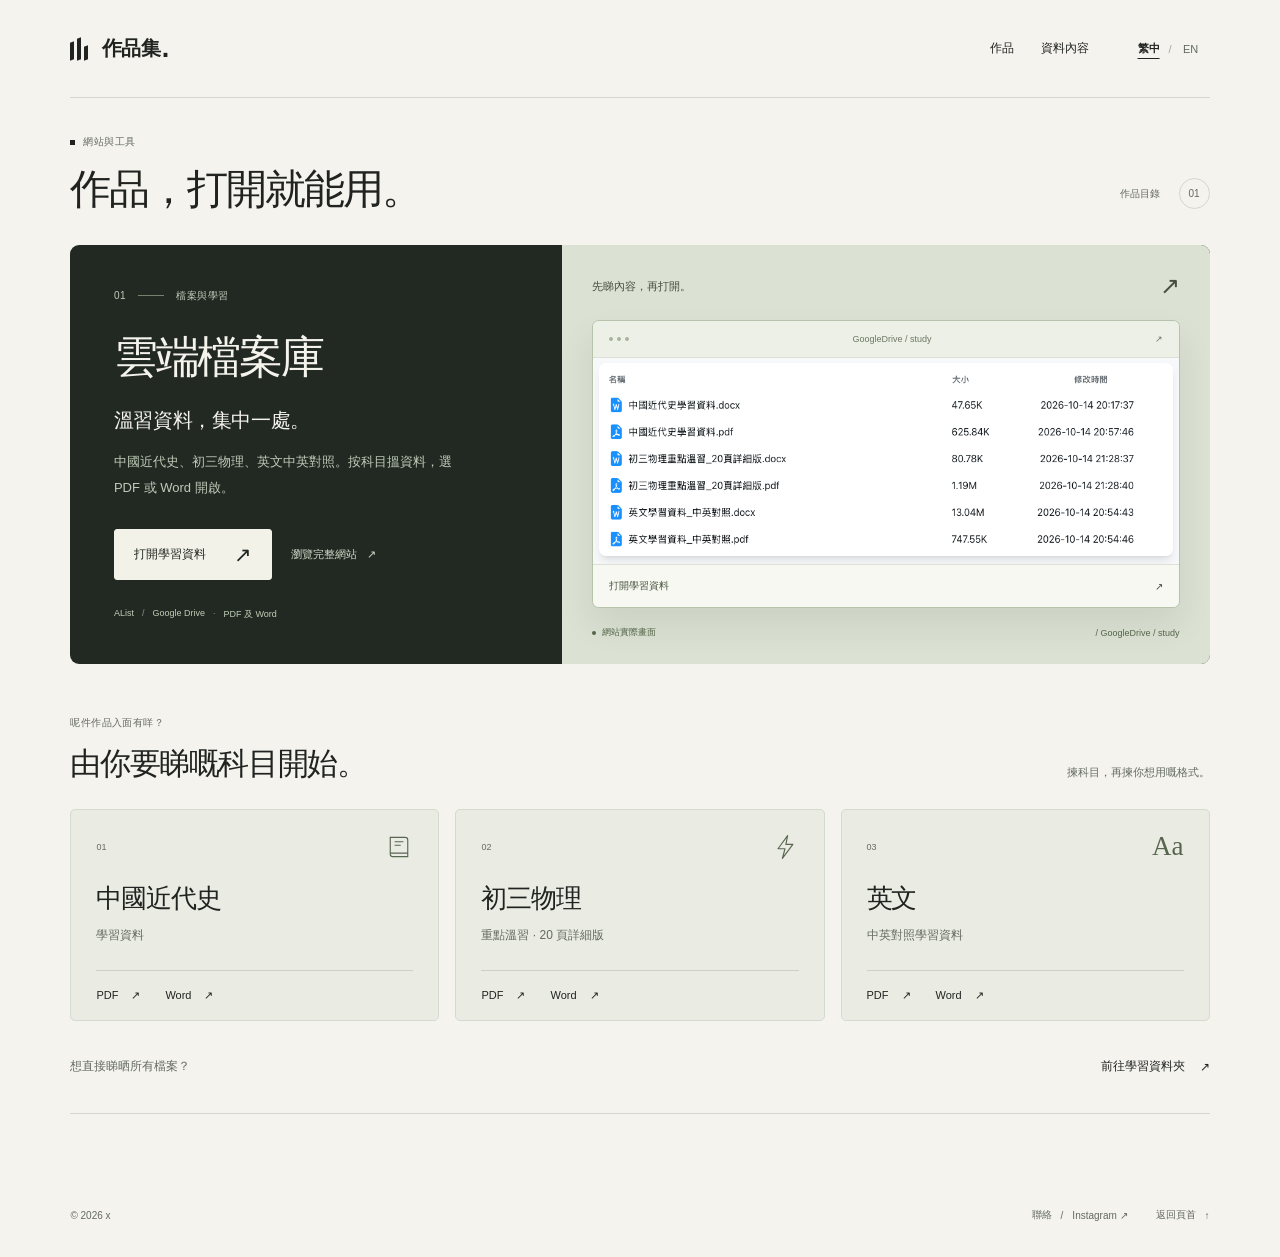
==== index.html @ 5909746d "Publish bilingual portfolio and study resource links" ====
<!doctype html>
<html lang="zh-HK">
  <head>
    <meta charset="utf-8">
    <meta name="viewport" content="width=device-width, initial-scale=1">
    <meta name="description" content="探索雲端檔案庫：集中瀏覽中國近代史、初三物理及英文學習資料，直接開啟 PDF 或 Word 文件。">
    <meta name="theme-color" content="#f4f3ee">
    <title>作品集 — 雲端檔案庫</title>
    <link rel="icon" href="favicon.svg?v=5" type="image/svg+xml">
    <link rel="stylesheet" href="styles.css?v=5">
    <script src="script.js?v=5" defer></script>
  </head>
  <body id="top">
    <a class="skip-link" href="#main" data-i18n="skip">跳至主要內容</a>
    <div class="page-shell">
      <header class="site-header">
        <a class="brand" href="#top" aria-label="作品集 — 返回頁首" data-i18n-label="home"><span class="brand-symbol" aria-hidden="true"><i></i><i></i><i></i></span><span data-i18n="portfolio">作品集</span><span class="brand-period" aria-hidden="true">.</span></a>
        <div class="header-tools">
          <nav class="main-nav" aria-label="主要導覽" data-i18n-label="navigation"><a href="#work" data-i18n="navWork">作品</a><a href="#resources" data-i18n="navResources">資料內容</a></nav>
          <div class="language-switch" role="group" aria-label="網站語言" data-i18n-label="language"><button type="button" data-lang="zh" lang="zh-HK" aria-pressed="true">繁中</button><span aria-hidden="true">/</span><button type="button" data-lang="en" lang="en" aria-pressed="false">EN</button></div>
        </div>
      </header>

      <main id="main" tabindex="-1">
        <section id="work" class="work-section" aria-labelledby="work-title">
          <div class="page-intro"><div><p class="eyebrow"><span class="tiny-square" aria-hidden="true"></span><span data-i18n="eyebrow">網站與工具</span></p><h1 id="work-title" data-i18n="workTitle">作品，打開就能用。</h1></div><p class="work-count"><span data-i18n="collected">作品目錄</span><span>01</span></p></div>
          <article class="featured-project" aria-labelledby="project-title">
            <div class="project-copy">
              <p class="project-eyebrow"><span>01</span><span class="eyebrow-line" aria-hidden="true"></span><span data-i18n="projectCategory">檔案與學習</span></p>
              <h2 id="project-title" data-i18n="projectTitle">雲端檔案庫</h2>
              <p class="project-lede" data-i18n="projectLede">溫習資料，集中一處。</p>
              <p class="project-description" data-i18n="projectDescription">中國近代史、初三物理、英文中英對照。按科目搵資料，選 PDF 或 Word 開啟。</p>
              <div class="project-actions"><a class="primary-button" href="https://alist-free-drive.onrender.com/GoogleDrive/study" target="_blank" rel="noopener noreferrer"><span data-i18n="openStudy">打開學習資料</span><span aria-hidden="true">↗</span><span class="sr-only" data-i18n="newTab">（於新分頁開啟）</span></a><a class="secondary-link" href="https://alist-free-drive.onrender.com/GoogleDrive/" target="_blank" rel="noopener noreferrer"><span data-i18n="openProject">瀏覽完整網站</span><span aria-hidden="true">↗</span><span class="sr-only" data-i18n="newTab">（於新分頁開啟）</span></a></div>
              <p class="project-platform">AList <span aria-hidden="true">/</span> Google Drive <span class="format-separator" aria-hidden="true">·</span><span data-i18n="formats">PDF 及 Word</span></p>
            </div>
            <div class="project-visual">
              <div class="preview-topline"><span class="preview-label" data-i18n="previewLabel">先睇內容，再打開。</span><span aria-hidden="true">↗</span></div>
              <a class="browser-preview" href="https://alist-free-drive.onrender.com/GoogleDrive/study" target="_blank" rel="noopener noreferrer" aria-label="開啟雲端檔案庫學習資料（於新分頁開啟）" data-i18n-label="previewLink">
                <div class="browser-toolbar" aria-hidden="true"><span class="browser-dots"><i></i><i></i><i></i></span><span>GoogleDrive / study</span><span>↗</span></div>
                <img class="site-preview" src="assets/cloud-drive-files.png" alt="雲端檔案庫實際介面，列出歷史、物理及英文嘅 PDF 和 Word 資料。" data-i18n-alt="previewAlt" width="960" height="338" fetchpriority="high">
                <span class="preview-open"><span data-i18n="openStudy">打開學習資料</span><span aria-hidden="true">↗</span><span class="sr-only" data-i18n="newTab">（於新分頁開啟）</span></span>
              </a>
              <p class="preview-caption"><span class="caption-dot" aria-hidden="true"></span><span data-i18n="previewCaption">網站實際畫面</span><span class="preview-path">/ GoogleDrive / study</span></p>
            </div>
          </article>
        </section>

        <section id="resources" class="resources-section" aria-labelledby="resources-title">
          <div class="section-heading"><div><p class="eyebrow" data-i18n="insideProject">呢件作品入面有咩？</p><h2 id="resources-title" data-i18n="resourcesTitle">由你要睇嘅科目開始。</h2></div><p class="section-description" data-i18n="resourcesDescription">揀科目，再揀你想用嘅格式。</p></div>
          <div class="resources-grid">
            <article class="resource-card" aria-labelledby="history-title"><div class="resource-top"><span class="resource-number">01</span><svg class="resource-icon" viewBox="0 0 32 32" fill="none" aria-hidden="true"><path d="M6 5h17a3 3 0 0 1 3 3v19H9a3 3 0 0 1-3-3V5Z" stroke="currentColor" stroke-width="1.3"/><path d="M6 23h20M11 10h10M11 14h7" stroke="currentColor" stroke-width="1.3"/></svg></div><h3 id="history-title" data-i18n="historyTitle">中國近代史</h3><p data-i18n="historyDescription">學習資料</p><div class="resource-actions" role="group" aria-label="中國近代史資料格式" data-i18n-label="historyFormats"><a href="https://alist-free-drive.onrender.com/GoogleDrive/study/中國近代史學習資料.pdf" target="_blank" rel="noopener noreferrer">PDF<span aria-hidden="true">↗</span><span class="sr-only" data-i18n="newTab">（於新分頁開啟）</span></a><a href="https://alist-free-drive.onrender.com/GoogleDrive/study/中國近代史學習資料.docx" target="_blank" rel="noopener noreferrer">Word<span aria-hidden="true">↗</span><span class="sr-only" data-i18n="newTab">（於新分頁開啟）</span></a></div></article>
            <article class="resource-card" aria-labelledby="physics-title"><div class="resource-top"><span class="resource-number">02</span><svg class="resource-icon" viewBox="0 0 32 32" fill="none" aria-hidden="true"><path d="m19 3-11 15h8l-3 11 12-16h-8l2-10Z" stroke="currentColor" stroke-width="1.3" stroke-linejoin="round"/></svg></div><h3 id="physics-title" data-i18n="physicsTitle">初三物理</h3><p data-i18n="physicsDescription">重點溫習 · 20 頁詳細版</p><div class="resource-actions" role="group" aria-label="初三物理資料格式" data-i18n-label="physicsFormats"><a href="https://alist-free-drive.onrender.com/GoogleDrive/study/初三物理重點溫習_20頁詳細版.pdf" target="_blank" rel="noopener noreferrer">PDF<span aria-hidden="true">↗</span><span class="sr-only" data-i18n="newTab">（於新分頁開啟）</span></a><a href="https://alist-free-drive.onrender.com/GoogleDrive/study/初三物理重點溫習_20頁詳細版.docx" target="_blank" rel="noopener noreferrer">Word<span aria-hidden="true">↗</span><span class="sr-only" data-i18n="newTab">（於新分頁開啟）</span></a></div></article>
            <article class="resource-card" aria-labelledby="english-title"><div class="resource-top"><span class="resource-number">03</span><span class="resource-type" aria-hidden="true">Aa</span></div><h3 id="english-title" data-i18n="englishTitle">英文</h3><p data-i18n="englishDescription">中英對照學習資料</p><div class="resource-actions" role="group" aria-label="英文資料格式" data-i18n-label="englishFormats"><a href="https://alist-free-drive.onrender.com/GoogleDrive/study/英文學習資料_中英對照.pdf" target="_blank" rel="noopener noreferrer">PDF<span aria-hidden="true">↗</span><span class="sr-only" data-i18n="newTab">（於新分頁開啟）</span></a><a href="https://alist-free-drive.onrender.com/GoogleDrive/study/英文學習資料_中英對照.docx" target="_blank" rel="noopener noreferrer">Word<span aria-hidden="true">↗</span><span class="sr-only" data-i18n="newTab">（於新分頁開啟）</span></a></div></article>
          </div>
          <div class="all-files"><p data-i18n="allFilesDescription">想直接睇晒所有檔案？</p><a href="https://alist-free-drive.onrender.com/GoogleDrive/study" target="_blank" rel="noopener noreferrer"><span data-i18n="allFiles">前往學習資料夾</span><span aria-hidden="true">↗</span><span class="sr-only" data-i18n="newTab">（於新分頁開啟）</span></a></div>
        </section>
      </main>
      <footer class="site-footer"><span>© <span id="year">2026</span> x</span><a class="contact-link" href="https://www.instagram.com/freedomgunvdbeb/" target="_blank" rel="noopener noreferrer"><span data-i18n="contact">聯絡</span><span aria-hidden="true">/</span><span>Instagram ↗</span><span class="sr-only" data-i18n="newTab">（於新分頁開啟）</span></a><a class="back-top" href="#top"><span data-i18n="backTop">返回頁首</span><span aria-hidden="true">↑</span></a></footer>
    </div>
  </body>
</html>
---- styles.css ----
:root {
  --paper: #f4f3ee;
  --ink: #202320;
  --muted: #646a62;
  --line: #d4d7cd;
  --gutter: clamp(22px, 5.5vw, 82px);
  --font: "Helvetica Neue", Arial, "PingFang HK", "Noto Sans CJK TC", "Microsoft JhengHei", sans-serif;
}
* { box-sizing: border-box; }
html { scroll-behavior: smooth; scroll-padding-top: 28px; }
body { margin: 0; background: var(--paper); color: var(--ink); font-family: var(--font); -webkit-font-smoothing: antialiased; }
::selection { color: var(--paper); background: var(--ink); }
a { color: inherit; text-decoration: none; }
button { font: inherit; }
a, button { -webkit-tap-highlight-color: transparent; }
:focus-visible { outline: 2px solid currentColor; outline-offset: 6px; }
.page-shell { max-width: 1512px; margin: 0 auto; padding: 0 var(--gutter); }
.sr-only { position: absolute; width: 1px; height: 1px; padding: 0; margin: -1px; overflow: hidden; clip-path: inset(50%); white-space: nowrap; border: 0; }
.skip-link { position: fixed; top: 12px; left: 16px; z-index: 10; background: var(--ink); color: var(--paper); padding: 14px 20px; transform: translateY(-160%); }
.skip-link:focus { transform: translateY(0); }
.site-header { display: flex; align-items: center; justify-content: space-between; gap: 24px; min-height: 98px; border-bottom: 1px solid var(--line); }
.brand { display: inline-flex; align-items: center; gap: 12px; min-height: 44px; font-size: 20px; font-weight: 600; letter-spacing: -.045em; }
.brand-period { margin-left: -10px; font-size: 27px; }
.brand-symbol { display: flex; align-items: flex-end; gap: 3px; height: 22px; margin-right: 2px; }
.brand-symbol i { display: block; width: 4px; height: 18px; background: currentColor; transform: skewY(-18deg); }
.brand-symbol i:nth-child(2) { height: 22px; }
.brand-symbol i:last-child { height: 14px; }
.header-tools, .main-nav { display: flex; align-items: center; }
.header-tools { gap: 40px; }
.main-nav { gap: 27px; font-size: 12px; }
.main-nav a { display: inline-flex; align-items: center; min-height: 44px; }
.main-nav a:hover { text-decoration: underline; text-underline-offset: 5px; }
.language-switch { display: flex; align-items: center; font-size: 11px; }
.language-switch>span { color: #a2a99a; }
.language-switch button { border: 0; padding: 12px 9px; min-height: 44px; min-width: 38px; color: var(--muted); background: transparent; cursor: pointer; }
.language-switch button[aria-pressed="true"] { color: var(--ink); text-decoration: underline; text-underline-offset: 6px; font-weight: 600; }
.work-section { padding-top: 37px; }
.page-intro { display: flex; align-items: flex-end; justify-content: space-between; gap: 25px; margin-bottom: 29px; }
.eyebrow { display: flex; align-items: center; gap: 8px; font-size: 10px; color: var(--muted); letter-spacing: .04em; margin: 0 0 14px; }
.tiny-square { width: 5px; height: 5px; background: var(--ink); }
h1 { font-size: clamp(30px, 3.2vw, 46px); line-height: 1.3; font-weight: 500; letter-spacing: -.05em; margin: 0; }
.work-count { display: flex; align-items: center; gap: 19px; font-size: 10px; color: var(--muted); margin: 0 0 7px; white-space: nowrap; }
.work-count>span:last-child { border: 1px solid var(--line); border-radius: 50%; width: 31px; height: 31px; display: grid; place-items: center; font-size: 10px; }
.featured-project { display: grid; grid-template-columns: minmax(0, .95fr) minmax(0, 1.25fr); color: #f4f3ec; background: #222923; border-radius: 9px; overflow: hidden; }
.project-copy { padding: clamp(30px, 3.4vw, 49px); display: flex; flex-direction: column; align-items: flex-start; }
.project-eyebrow { display: flex; align-items: center; gap: 12px; color: #c1cab8; font-size: 10px; letter-spacing: .05em; margin: 0 0 28px; }
.eyebrow-line { width: 26px; height: 1px; background: #74816d; }
.project-copy h2 { font-size: clamp(33px, 3.45vw, 51px); line-height: 1.2; font-weight: 500; letter-spacing: -.05em; margin: 0 0 21px; }
.project-lede { font-size: clamp(17px, 1.6vw, 22px); letter-spacing: -.02em; margin: 0 0 14px; line-height: 1.5; }
.project-description { font-size: 13px; color: #bec9b7; line-height: 1.95; max-width: 345px; margin: 0; }
.project-actions { display: flex; align-items: center; flex-wrap: wrap; gap: 15px 19px; margin: 29px 0 23px; }
.primary-button { display: inline-flex; align-items: center; justify-content: space-between; gap: 28px; min-height: 50px; padding: 14px 19px; background: #f3f2e9; color: #202720; border: 1px solid #f3f2e9; font-size: 12px; border-radius: 3px; transition: background .2s, border-color .2s; }
.primary-button>span[aria-hidden] { font-size: 21px; line-height: 1; }
.primary-button:hover { background: #dce4d0; border-color: #dce4d0; }
.secondary-link { display: inline-flex; align-items: center; gap: 10px; min-height: 44px; font-size: 11px; color: #d1dac8; }
.secondary-link:hover { text-decoration: underline; text-underline-offset: 5px; }
.project-platform { display: flex; flex-wrap: wrap; gap: 8px; margin: auto 0 0; padding-top: 3px; font-size: 9px; color: #c1cdb7; }
.project-platform>span[aria-hidden] { color: #8c9a83; }
.project-visual { min-width: 0; background: #dbe1d3; color: #35412e; padding: 29px 30px 25px; display: flex; flex-direction: column; justify-content: center; position: relative; }
.preview-topline { display: flex; align-items: center; justify-content: space-between; gap: 15px; margin-bottom: 22px; font-size: 11px; color: #45503e; }
.preview-topline>span:last-child { font-size: 24px; line-height: 1; }
.browser-preview { display: block; border-radius: 7px; overflow: hidden; background: #f5f7fa; border: 1px solid #b6c2aa; box-shadow: 0 17px 35px #1e2d1a15; position: relative; transition: transform .25s; }
.browser-preview:hover { transform: translateY(-3px); }
.browser-toolbar { display: flex; align-items: center; justify-content: space-between; gap: 12px; padding: 13px 16px; border-bottom: 1px solid #dce1d5; font-size: 9px; color: #6c7863; background: #edf0e7; }
.browser-dots { display: flex; gap: 4px; }
.browser-dots i { width: 4px; height: 4px; border-radius: 50%; background: #a8b49d; }
.site-preview { display: block; width: 100%; height: auto; }
.preview-open { display: flex; align-items: center; justify-content: space-between; gap: 16px; padding: 14px 16px; border-top: 1px solid #dce1d5; font-size: 10px; color: #47543f; background: #f7f8f2; }
.preview-caption { display: flex; align-items: center; gap: 6px; margin: 18px 0 0; font-size: 9px; color: #56664a; }
.caption-dot { width: 4px; height: 4px; background: currentColor; border-radius: 50%; }
.preview-path { margin-left: auto; }
.resources-section { padding: 52px 0 60px; }
.section-heading { display: flex; align-items: flex-end; justify-content: space-between; gap: 24px; margin-bottom: 24px; }
.section-heading .eyebrow { margin-bottom: 12px; }
.section-heading h2 { font-size: clamp(24px, 2.4vw, 32px); font-weight: 500; line-height: 1.4; letter-spacing: -.045em; margin: 0; }
.section-description { font-size: 11px; color: var(--muted); margin: 0 0 5px; }
.resources-grid { display: grid; grid-template-columns: repeat(3, minmax(0, 1fr)); gap: 16px; }
.resource-card { padding: 23px 25px 0; background: #eaece3; border: 1px solid #d4dace; border-radius: 5px; }
.resource-top { display: flex; align-items: center; justify-content: space-between; gap: 20px; margin-bottom: 21px; }
.resource-number { font-size: 9px; color: var(--muted); }
.resource-icon { width: 28px; height: 28px; color: #58664f; }
.resource-type { height: 28px; font-size: 27px; line-height: 1; color: #58664f; font-family: Georgia, serif; }
.resource-card h3 { font-size: 26px; font-weight: 500; line-height: 1.25; letter-spacing: -.045em; margin: 0 0 11px; }
.resource-card>p { font-size: 12px; color: var(--muted); line-height: 1.6; min-height: 20px; margin: 0 0 24px; }
.resource-actions { display: flex; gap: 25px; border-top: 1px solid #cbd2c3; }
.resource-actions a { display: inline-flex; align-items: center; justify-content: space-between; gap: 13px; min-height: 49px; font-size: 11px; }
.resource-actions a:hover { text-decoration: underline; text-underline-offset: 5px; }
.all-files { display: flex; align-items: center; justify-content: space-between; gap: 20px; border-bottom: 1px solid var(--line); padding: 24px 0; font-size: 12px; }
.all-files p { margin: 0; color: var(--muted); }
.all-files a { display: inline-flex; align-items: center; gap: 15px; min-height: 44px; }
.all-files a:hover { text-decoration: underline; text-underline-offset: 5px; }
.site-footer { display: flex; align-items: center; gap: 28px; min-height: 83px; font-size: 10px; color: var(--muted); }
.site-footer>span:first-child { margin-right: auto; }
.contact-link, .back-top { display: inline-flex; align-items: center; gap: 9px; min-height: 44px; }
.contact-link:hover, .back-top:hover { text-decoration: underline; text-underline-offset: 5px; }
html[lang="en"] .project-copy h2 { font-size: clamp(35px, 3.8vw, 55px); }
@media (max-width: 1050px) {
  .featured-project { grid-template-columns: minmax(0, 1fr) minmax(0, 1.1fr); }
  .project-copy { padding: 32px; }
  .project-copy h2 { font-size: 36px; }
  .project-visual { padding: 25px 21px; }
  .project-actions { gap: 8px 17px; }
  .resource-card { padding: 21px 20px 0; }
  .resource-card h3 { font-size: 23px; }
  .resource-card>p { min-height: 38px; }
}
@media (max-width: 760px) {
  .site-header { min-height: 82px; }
  .brand { font-size: 18px; }
  .header-tools { gap: 20px; }
  .main-nav { gap: 19px; font-size: 11px; }
  .work-section { padding-top: 28px; }
  .page-intro { margin-bottom: 24px; }
  h1 { font-size: 34px; }
  .work-count { gap: 9px; }
  .work-count>span:first-child { display: none; }
  .featured-project { grid-template-columns: minmax(0, 1fr); }
  .project-copy { padding: 30px; }
  .project-eyebrow { margin-bottom: 22px; }
  .project-copy h2 { font-size: 39px; margin-bottom: 15px; }
  .project-lede { font-size: 18px; margin-bottom: 12px; }
  .project-description { max-width: 450px; }
  .project-actions { margin: 23px 0 20px; gap: 10px 20px; }
  .project-visual { padding: 24px 26px; }
  .preview-topline { margin-bottom: 17px; }
  .preview-caption { margin-top: 14px; }
  .resources-section { padding: 35px 0 24px; }
  .section-heading { align-items: flex-start; flex-direction: column; gap: 12px; margin-bottom: 21px; }
  .section-heading h2 { font-size: 27px; }
  .section-description { margin: 0; }
  .resources-grid { grid-template-columns: minmax(0, 1fr); gap: 12px; }
  .resource-card { display: grid; grid-template-columns: minmax(0,1fr) auto; column-gap: 20px; padding: 21px 23px 0; }
  .resource-top { grid-column: 2; grid-row: 1 / 3; align-items: flex-start; margin: 0; gap: 12px; }
  .resource-number { display: none; }
  .resource-card h3 { grid-column: 1; grid-row: 1; font-size: 25px; margin-bottom: 9px; }
  .resource-card>p { grid-column: 1; grid-row: 2; margin-bottom: 19px; min-height: 0; }
  .resource-actions { grid-column: 1 / -1; grid-row: 3; }
  .all-files { font-size: 11px; padding: 16px 0; }
  .all-files a { gap: 9px; }
  .site-footer { gap: 20px; }
}
@media (max-width: 430px) {
  .main-nav { display: none; }
  .brand-symbol { transform: scale(.9); transform-origin: left center; margin-right: 0; }
  .eyebrow { font-size: 9px; margin-bottom: 13px; }
  h1 { font-size: 29px; letter-spacing: -.06em; }
  .work-count>span:last-child { width: 27px; height: 27px; font-size: 9px; }
  .project-copy { padding: 27px 24px; }
  .project-copy h2 { font-size: 35px; }
  .project-description { font-size: 12px; line-height: 1.9; }
  .project-actions { align-items: flex-start; flex-direction: column; gap: 7px; margin-bottom: 14px; }
  .primary-button { font-size: 12px; padding: 13px 17px; min-height: 48px; gap: 27px; }
  .secondary-link { min-height: 37px; font-size: 10px; }
  .project-platform { font-size: 8px; gap: 6px; }
  .project-visual { padding: 22px 20px; }
  .preview-topline { font-size: 10px; }
  .preview-path { display: none; }
  .browser-toolbar { padding: 10px 11px; font-size: 8px; }
  .preview-open { padding: 12px 11px; font-size: 9px; }
  .browser-preview { border-radius: 5px; }
  .section-heading h2 { font-size: 25px; }
  .resource-card { padding: 21px 21px 0; }
  .all-files { gap: 10px; }
  .all-files p { max-width: 145px; }
  .site-footer { gap: 14px; flex-wrap: wrap; }
  .contact-link, .back-top { gap: 6px; }
  html[lang="en"] h1 { font-size: 30px; }
  html[lang="en"] .project-copy h2 { font-size: 39px; }
}
@media (prefers-reduced-motion: reduce) {
  html { scroll-behavior: auto; }
  *, *::before, *::after { transition: none !important; }
}
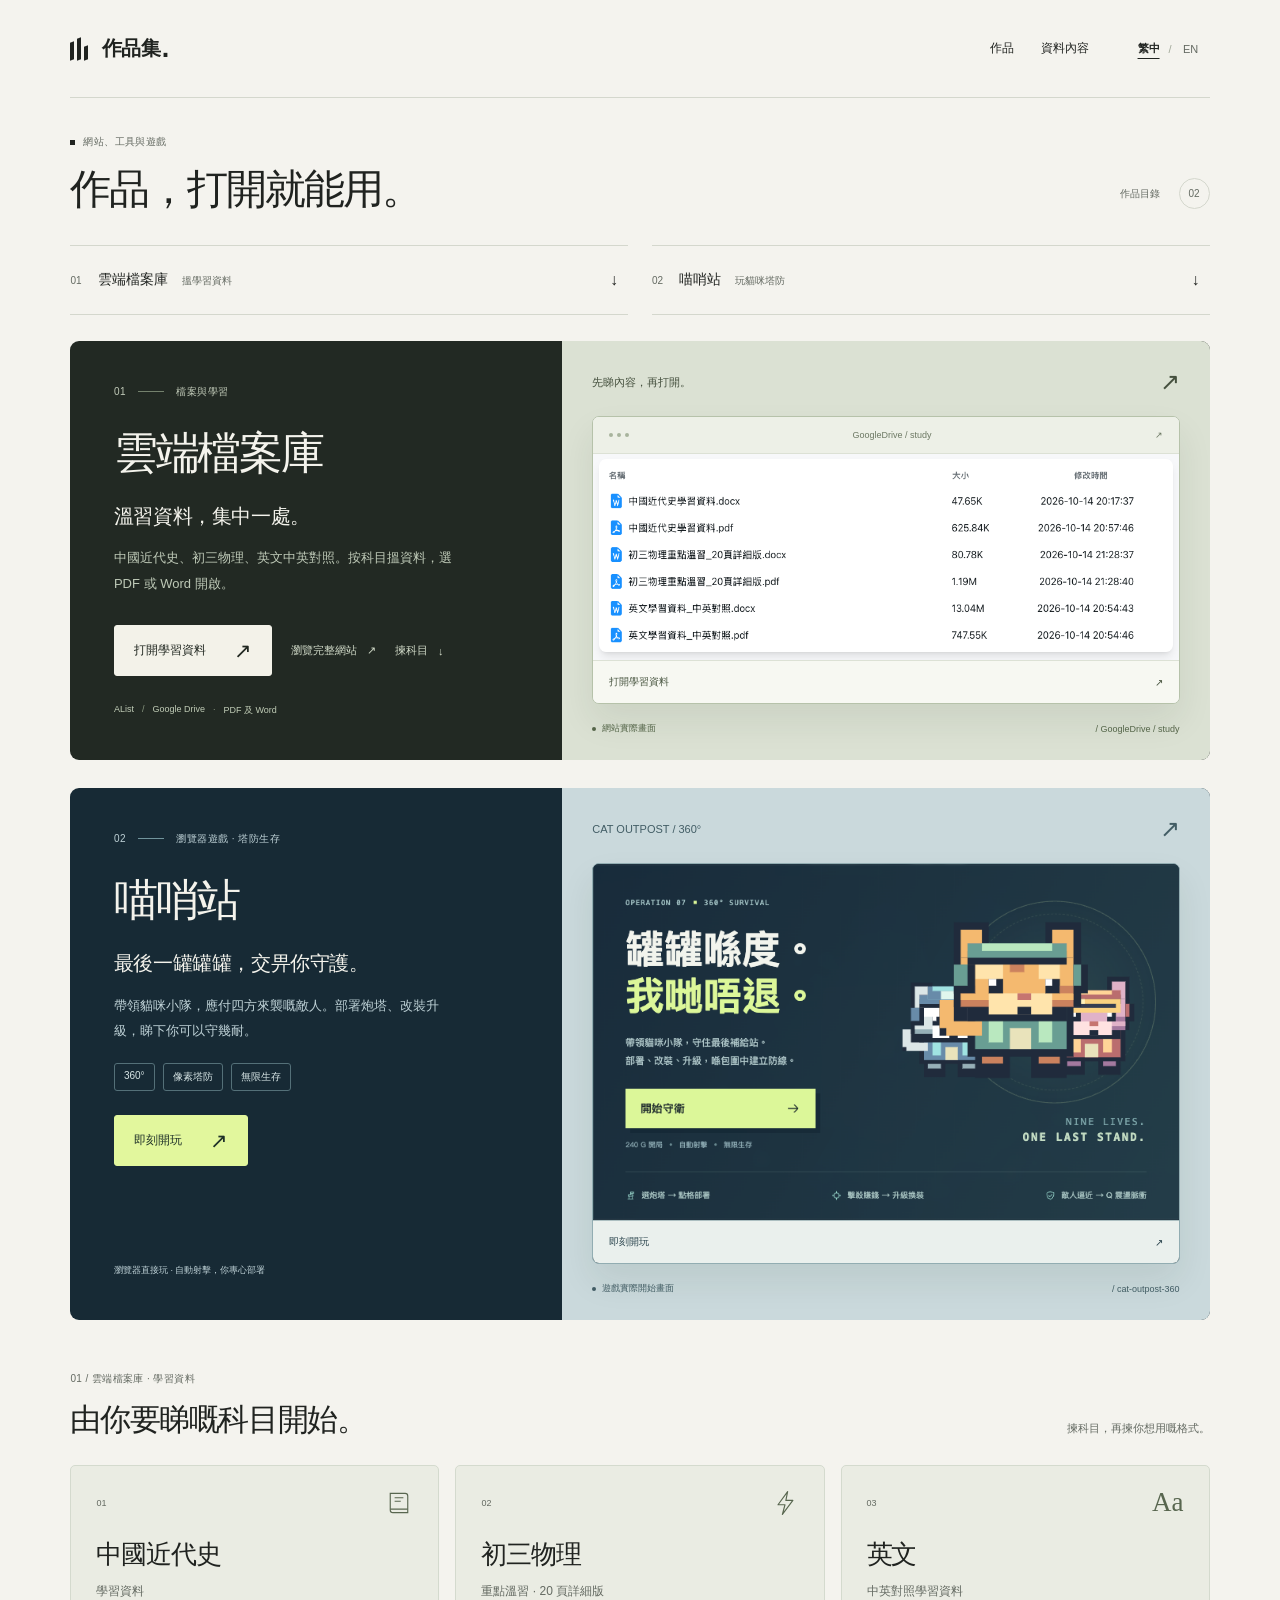
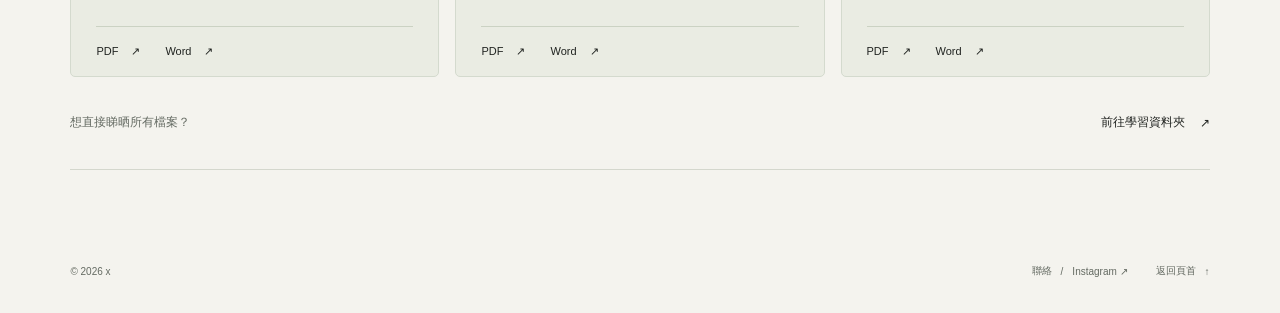
==== commit e35c63fb: "Add Cat Outpost game to bilingual portfolio" ====
--- a/index.html
+++ b/index.html
@@ -3,12 +3,12 @@
   <head>
     <meta charset="utf-8">
     <meta name="viewport" content="width=device-width, initial-scale=1">
-    <meta name="description" content="探索雲端檔案庫：集中瀏覽中國近代史、初三物理及英文學習資料，直接開啟 PDF 或 Word 文件。">
+    <meta name="description" content="探索可以直接使用嘅作品：雲端檔案庫提供學習資料，喵哨站帶你體驗 360° 貓咪塔防生存遊戲。">
     <meta name="theme-color" content="#f4f3ee">
-    <title>作品集 — 雲端檔案庫</title>
-    <link rel="icon" href="favicon.svg?v=5" type="image/svg+xml">
-    <link rel="stylesheet" href="styles.css?v=5">
-    <script src="script.js?v=5" defer></script>
+    <title>作品集 — 雲端檔案庫與喵哨站</title>
+    <link rel="icon" href="favicon.svg?v=6" type="image/svg+xml">
+    <link rel="stylesheet" href="styles.css?v=6">
+    <script src="script.js?v=6" defer></script>
   </head>
   <body id="top">
     <a class="skip-link" href="#main" data-i18n="skip">跳至主要內容</a>
@@ -23,14 +23,18 @@
 
       <main id="main" tabindex="-1">
         <section id="work" class="work-section" aria-labelledby="work-title">
-          <div class="page-intro"><div><p class="eyebrow"><span class="tiny-square" aria-hidden="true"></span><span data-i18n="eyebrow">網站與工具</span></p><h1 id="work-title" data-i18n="workTitle">作品，打開就能用。</h1></div><p class="work-count"><span data-i18n="collected">作品目錄</span><span>01</span></p></div>
-          <article class="featured-project" aria-labelledby="project-title">
+          <div class="page-intro"><div><p class="eyebrow"><span class="tiny-square" aria-hidden="true"></span><span data-i18n="eyebrow">網站、工具與遊戲</span></p><h1 id="work-title" data-i18n="workTitle">作品，打開就能用。</h1></div><p class="work-count"><span data-i18n="collected">作品目錄</span><span>02</span></p></div>
+          <nav class="project-index" aria-label="揀選作品" data-i18n-label="projectIndex">
+            <a href="#cloud-drive"><span class="index-number">01</span><span class="index-copy"><strong data-i18n="projectTitle">雲端檔案庫</strong><span data-i18n="indexStudy">搵學習資料</span></span><span aria-hidden="true">↓</span></a>
+            <a href="#cat-outpost"><span class="index-number">02</span><span class="index-copy"><strong data-i18n="gameTitle">喵哨站</strong><span data-i18n="indexGame">玩貓咪塔防</span></span><span aria-hidden="true">↓</span></a>
+          </nav>
+          <article id="cloud-drive" class="featured-project" aria-labelledby="project-title">
             <div class="project-copy">
               <p class="project-eyebrow"><span>01</span><span class="eyebrow-line" aria-hidden="true"></span><span data-i18n="projectCategory">檔案與學習</span></p>
               <h2 id="project-title" data-i18n="projectTitle">雲端檔案庫</h2>
               <p class="project-lede" data-i18n="projectLede">溫習資料，集中一處。</p>
               <p class="project-description" data-i18n="projectDescription">中國近代史、初三物理、英文中英對照。按科目搵資料，選 PDF 或 Word 開啟。</p>
-              <div class="project-actions"><a class="primary-button" href="https://alist-free-drive.onrender.com/GoogleDrive/study" target="_blank" rel="noopener noreferrer"><span data-i18n="openStudy">打開學習資料</span><span aria-hidden="true">↗</span><span class="sr-only" data-i18n="newTab">（於新分頁開啟）</span></a><a class="secondary-link" href="https://alist-free-drive.onrender.com/GoogleDrive/" target="_blank" rel="noopener noreferrer"><span data-i18n="openProject">瀏覽完整網站</span><span aria-hidden="true">↗</span><span class="sr-only" data-i18n="newTab">（於新分頁開啟）</span></a></div>
+              <div class="project-actions"><a class="primary-button" href="https://alist-free-drive.onrender.com/GoogleDrive/study" target="_blank" rel="noopener noreferrer"><span data-i18n="openStudy">打開學習資料</span><span aria-hidden="true">↗</span><span class="sr-only" data-i18n="newTab">（於新分頁開啟）</span></a><a class="secondary-link" href="https://alist-free-drive.onrender.com/GoogleDrive/" target="_blank" rel="noopener noreferrer"><span data-i18n="openProject">瀏覽完整網站</span><span aria-hidden="true">↗</span><span class="sr-only" data-i18n="newTab">（於新分頁開啟）</span></a><a class="secondary-link" href="#resources"><span data-i18n="seeSubjects">揀科目</span><span aria-hidden="true">↓</span></a></div>
               <p class="project-platform">AList <span aria-hidden="true">/</span> Google Drive <span class="format-separator" aria-hidden="true">·</span><span data-i18n="formats">PDF 及 Word</span></p>
             </div>
             <div class="project-visual">
@@ -43,10 +47,29 @@
               <p class="preview-caption"><span class="caption-dot" aria-hidden="true"></span><span data-i18n="previewCaption">網站實際畫面</span><span class="preview-path">/ GoogleDrive / study</span></p>
             </div>
           </article>
+          <article id="cat-outpost" class="featured-project game-project" aria-labelledby="game-title">
+            <div class="project-copy">
+              <p class="project-eyebrow"><span>02</span><span class="eyebrow-line" aria-hidden="true"></span><span data-i18n="gameCategory">瀏覽器遊戲 · 塔防生存</span></p>
+              <h2 id="game-title" data-i18n="gameTitle">喵哨站</h2>
+              <p class="project-lede" data-i18n="gameLede">最後一罐罐罐，交畀你守護。</p>
+              <p class="project-description" data-i18n="gameDescription">帶領貓咪小隊，應付四方來襲嘅敵人。部署炮塔、改裝升級，睇下你可以守幾耐。</p>
+              <div class="game-tags"><span>360°</span><span data-i18n="gamePixel">像素塔防</span><span data-i18n="gameSurvival">無限生存</span></div>
+              <div class="project-actions"><a class="primary-button" href="https://freedomxjayden-web.github.io/cat-outpost-360/" target="_blank" rel="noopener noreferrer"><span data-i18n="playGame">即刻開玩</span><span aria-hidden="true">↗</span><span class="sr-only" data-i18n="newTab">（於新分頁開啟）</span></a></div>
+              <p class="project-platform" data-i18n="gamePlatform">瀏覽器直接玩 · 自動射擊，你專心部署</p>
+            </div>
+            <div class="project-visual">
+              <div class="preview-topline"><span class="preview-label">CAT OUTPOST / 360°</span><span aria-hidden="true">↗</span></div>
+              <a class="browser-preview" href="https://freedomxjayden-web.github.io/cat-outpost-360/" target="_blank" rel="noopener noreferrer" aria-label="開啟喵哨站遊戲（於新分頁開啟）" data-i18n-label="gamePreviewLink">
+                <img class="site-preview game-preview" src="assets/cat-outpost-preview.png" alt="喵哨站開始畫面，三隻像素貓咪與「罐罐喺度，我哋唔退」標語。" data-i18n-alt="gamePreviewAlt" width="740" height="450" loading="lazy">
+                <span class="preview-open"><span data-i18n="playGame">即刻開玩</span><span aria-hidden="true">↗</span><span class="sr-only" data-i18n="newTab">（於新分頁開啟）</span></span>
+              </a>
+              <p class="preview-caption"><span class="caption-dot" aria-hidden="true"></span><span data-i18n="gamePreviewCaption">遊戲實際開始畫面</span><span class="preview-path">/ cat-outpost-360</span></p>
+            </div>
+          </article>
         </section>
 
         <section id="resources" class="resources-section" aria-labelledby="resources-title">
-          <div class="section-heading"><div><p class="eyebrow" data-i18n="insideProject">呢件作品入面有咩？</p><h2 id="resources-title" data-i18n="resourcesTitle">由你要睇嘅科目開始。</h2></div><p class="section-description" data-i18n="resourcesDescription">揀科目，再揀你想用嘅格式。</p></div>
+          <div class="section-heading"><div><p class="eyebrow" data-i18n="insideProject">01 / 雲端檔案庫 · 學習資料</p><h2 id="resources-title" data-i18n="resourcesTitle">由你要睇嘅科目開始。</h2></div><p class="section-description" data-i18n="resourcesDescription">揀科目，再揀你想用嘅格式。</p></div>
           <div class="resources-grid">
             <article class="resource-card" aria-labelledby="history-title"><div class="resource-top"><span class="resource-number">01</span><svg class="resource-icon" viewBox="0 0 32 32" fill="none" aria-hidden="true"><path d="M6 5h17a3 3 0 0 1 3 3v19H9a3 3 0 0 1-3-3V5Z" stroke="currentColor" stroke-width="1.3"/><path d="M6 23h20M11 10h10M11 14h7" stroke="currentColor" stroke-width="1.3"/></svg></div><h3 id="history-title" data-i18n="historyTitle">中國近代史</h3><p data-i18n="historyDescription">學習資料</p><div class="resource-actions" role="group" aria-label="中國近代史資料格式" data-i18n-label="historyFormats"><a href="https://alist-free-drive.onrender.com/GoogleDrive/study/中國近代史學習資料.pdf" target="_blank" rel="noopener noreferrer">PDF<span aria-hidden="true">↗</span><span class="sr-only" data-i18n="newTab">（於新分頁開啟）</span></a><a href="https://alist-free-drive.onrender.com/GoogleDrive/study/中國近代史學習資料.docx" target="_blank" rel="noopener noreferrer">Word<span aria-hidden="true">↗</span><span class="sr-only" data-i18n="newTab">（於新分頁開啟）</span></a></div></article>
             <article class="resource-card" aria-labelledby="physics-title"><div class="resource-top"><span class="resource-number">02</span><svg class="resource-icon" viewBox="0 0 32 32" fill="none" aria-hidden="true"><path d="m19 3-11 15h8l-3 11 12-16h-8l2-10Z" stroke="currentColor" stroke-width="1.3" stroke-linejoin="round"/></svg></div><h3 id="physics-title" data-i18n="physicsTitle">初三物理</h3><p data-i18n="physicsDescription">重點溫習 · 20 頁詳細版</p><div class="resource-actions" role="group" aria-label="初三物理資料格式" data-i18n-label="physicsFormats"><a href="https://alist-free-drive.onrender.com/GoogleDrive/study/初三物理重點溫習_20頁詳細版.pdf" target="_blank" rel="noopener noreferrer">PDF<span aria-hidden="true">↗</span><span class="sr-only" data-i18n="newTab">（於新分頁開啟）</span></a><a href="https://alist-free-drive.onrender.com/GoogleDrive/study/初三物理重點溫習_20頁詳細版.docx" target="_blank" rel="noopener noreferrer">Word<span aria-hidden="true">↗</span><span class="sr-only" data-i18n="newTab">（於新分頁開啟）</span></a></div></article>
--- a/styles.css
+++ b/styles.css
@@ -41,7 +41,28 @@
 h1 { font-size: clamp(30px, 3.2vw, 46px); line-height: 1.3; font-weight: 500; letter-spacing: -.05em; margin: 0; }
 .work-count { display: flex; align-items: center; gap: 19px; font-size: 10px; color: var(--muted); margin: 0 0 7px; white-space: nowrap; }
 .work-count>span:last-child { border: 1px solid var(--line); border-radius: 50%; width: 31px; height: 31px; display: grid; place-items: center; font-size: 10px; }
+.project-index { display: grid; grid-template-columns: repeat(2, minmax(0, 1fr)); gap: 24px; margin-bottom: 26px; }
+.project-index a { display: flex; align-items: center; gap: 16px; min-height: 70px; border-top: 1px solid var(--line); border-bottom: 1px solid var(--line); transition: background .2s; }
+.project-index a:hover { background: #eaece3; }
+.index-number { font-size: 10px; color: var(--muted); }
+.index-copy { display: flex; align-items: baseline; flex-wrap: wrap; gap: 5px 14px; }
+.index-copy strong { font-size: 14px; font-weight: 500; }
+.index-copy>span { font-size: 10px; color: var(--muted); }
+.project-index a>span:last-child { margin-left: auto; padding-right: 10px; }
 .featured-project { display: grid; grid-template-columns: minmax(0, .95fr) minmax(0, 1.25fr); color: #f4f3ec; background: #222923; border-radius: 9px; overflow: hidden; }
+.featured-project+.featured-project { margin-top: 28px; }
+.game-project { background: #172a35; }
+.game-project .project-visual { background: #cad9dc; color: #29434c; }
+.game-project .project-description, .game-project .project-eyebrow, .game-project .project-platform { color: #bed1d6; }
+.game-project .eyebrow-line { background: #71949c; }
+.game-project .primary-button { background: #e2f79d; border-color: #e2f79d; color: #1e3028; }
+.game-project .primary-button:hover { background: #cce57e; border-color: #cce57e; }
+.game-project .browser-preview { border-color: #92adb2; background: #1c333f; }
+.game-project .preview-open { color: #29434c; background: #eaf0ed; border-color: #acbfc1; }
+.game-project .preview-topline, .game-project .preview-caption { color: #425d65; }
+.game-tags { display: flex; flex-wrap: wrap; gap: 8px; margin-top: 20px; }
+.game-tags span { padding: 6px 9px; border: 1px solid #547078; border-radius: 3px; font-size: 10px; color: #d7e5e5; }
+.game-project .project-actions { margin-top: 24px; }
 .project-copy { padding: clamp(30px, 3.4vw, 49px); display: flex; flex-direction: column; align-items: flex-start; }
 .project-eyebrow { display: flex; align-items: center; gap: 12px; color: #c1cab8; font-size: 10px; letter-spacing: .05em; margin: 0 0 28px; }
 .eyebrow-line { width: 26px; height: 1px; background: #74816d; }
@@ -140,6 +161,13 @@
   .site-footer { gap: 20px; }
 }
 @media (max-width: 430px) {
+  .project-index { gap: 16px; margin-bottom: 22px; }
+  .project-index a { gap: 9px; min-height: 76px; }
+  .index-copy { flex-direction: column; gap: 6px; }
+  .index-copy strong { font-size: 12px; }
+  .index-copy>span { font-size: 9px; }
+  .project-index a>span:last-child { padding-right: 0; }
+  html[lang="en"] .index-copy strong { font-size: 11px; }
   .main-nav { display: none; }
   .brand-symbol { transform: scale(.9); transform-origin: left center; margin-right: 0; }
   .eyebrow { font-size: 9px; margin-bottom: 13px; }
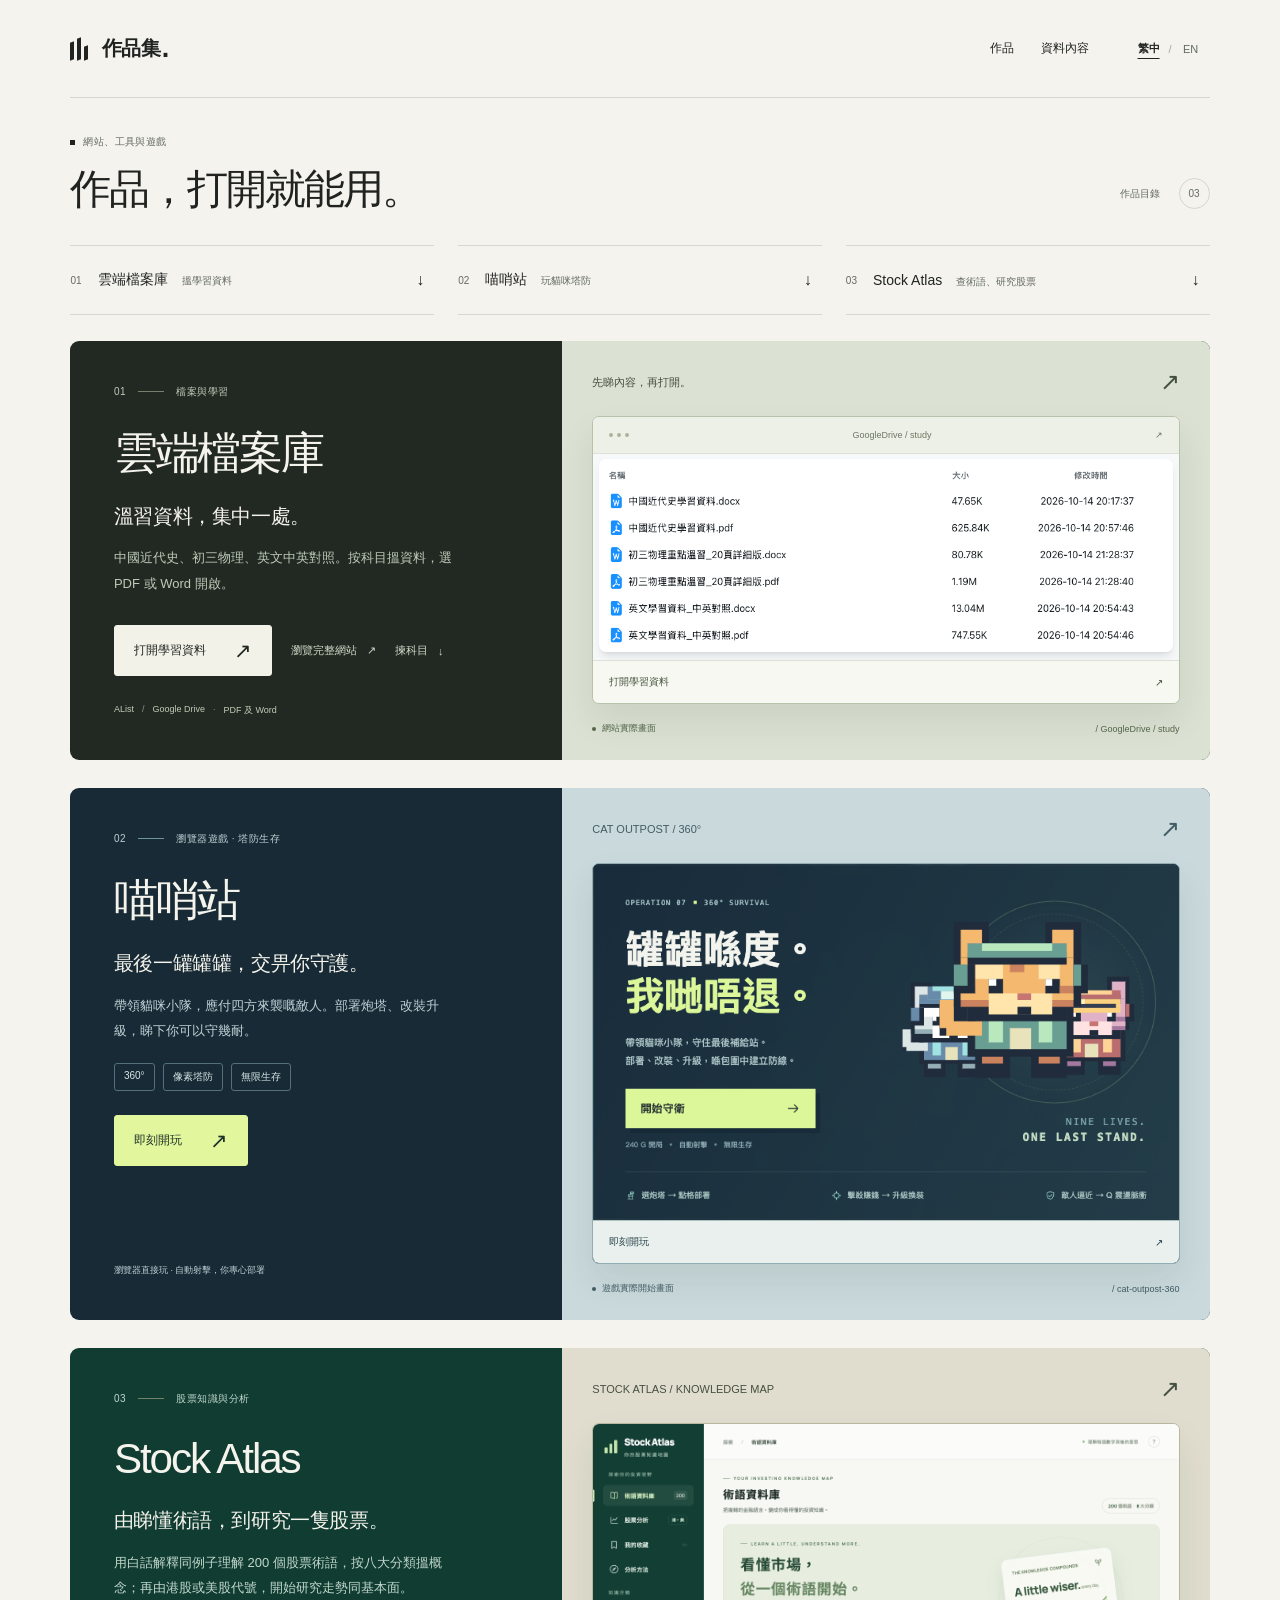
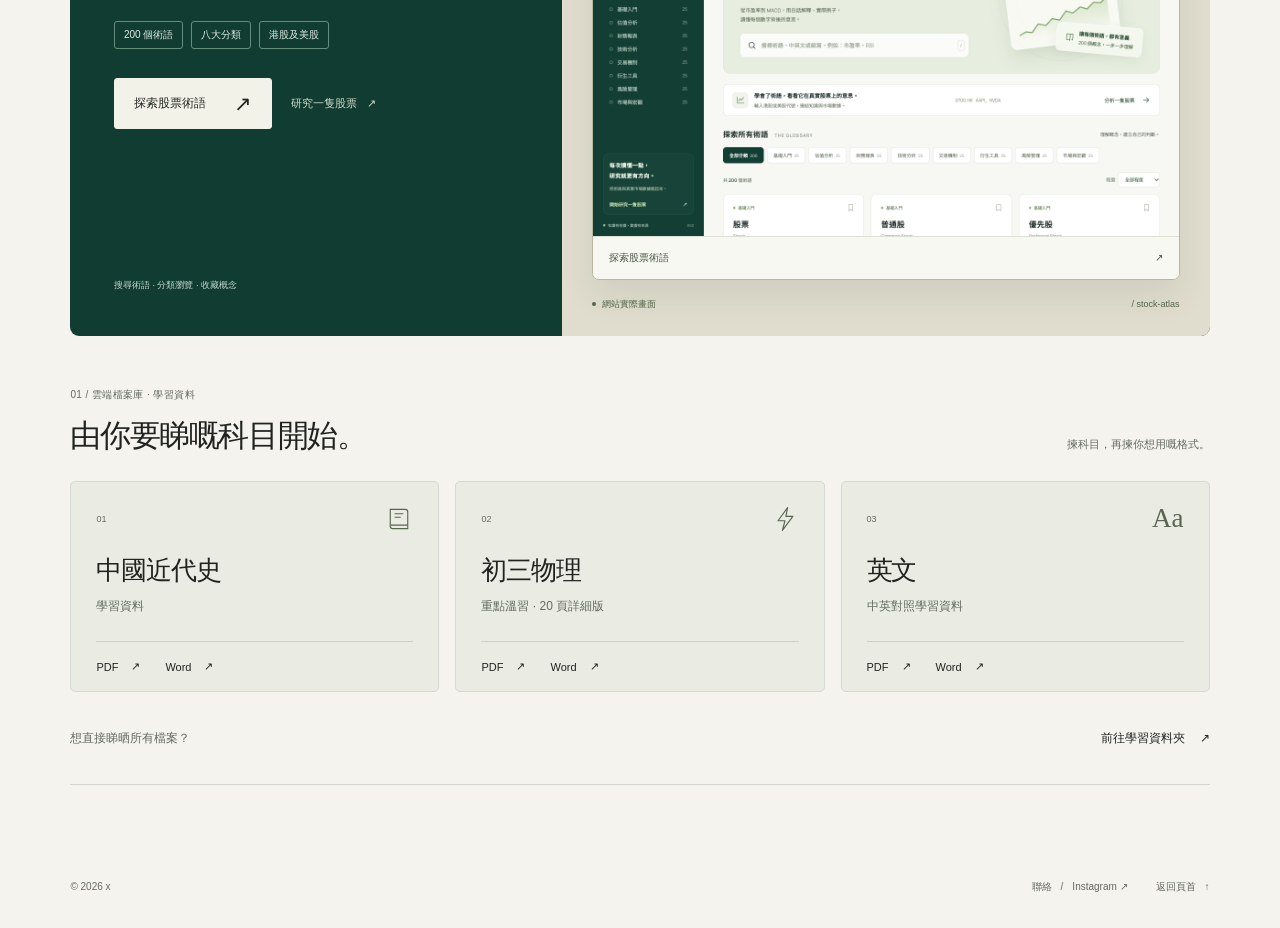
==== commit 095606d8: "Showcase Stock Atlas glossary and analysis project" ====
--- a/index.html
+++ b/index.html
@@ -3,12 +3,12 @@
   <head>
     <meta charset="utf-8">
     <meta name="viewport" content="width=device-width, initial-scale=1">
-    <meta name="description" content="探索可以直接使用嘅作品：雲端檔案庫提供學習資料，喵哨站帶你體驗 360° 貓咪塔防生存遊戲。">
+    <meta name="description" content="探索可以直接使用嘅作品：雲端檔案庫學習資料、喵哨站貓咪塔防，同 Stock Atlas 股票術語及分析工具。">
     <meta name="theme-color" content="#f4f3ee">
-    <title>作品集 — 雲端檔案庫與喵哨站</title>
-    <link rel="icon" href="favicon.svg?v=6" type="image/svg+xml">
-    <link rel="stylesheet" href="styles.css?v=6">
-    <script src="script.js?v=6" defer></script>
+    <title>作品集 — 網站、工具與遊戲</title>
+    <link rel="icon" href="favicon.svg?v=7" type="image/svg+xml">
+    <link rel="stylesheet" href="styles.css?v=7">
+    <script src="script.js?v=7" defer></script>
   </head>
   <body id="top">
     <a class="skip-link" href="#main" data-i18n="skip">跳至主要內容</a>
@@ -23,10 +23,11 @@
 
       <main id="main" tabindex="-1">
         <section id="work" class="work-section" aria-labelledby="work-title">
-          <div class="page-intro"><div><p class="eyebrow"><span class="tiny-square" aria-hidden="true"></span><span data-i18n="eyebrow">網站、工具與遊戲</span></p><h1 id="work-title" data-i18n="workTitle">作品，打開就能用。</h1></div><p class="work-count"><span data-i18n="collected">作品目錄</span><span>02</span></p></div>
+          <div class="page-intro"><div><p class="eyebrow"><span class="tiny-square" aria-hidden="true"></span><span data-i18n="eyebrow">網站、工具與遊戲</span></p><h1 id="work-title" data-i18n="workTitle">作品，打開就能用。</h1></div><p class="work-count"><span data-i18n="collected">作品目錄</span><span>03</span></p></div>
           <nav class="project-index" aria-label="揀選作品" data-i18n-label="projectIndex">
             <a href="#cloud-drive"><span class="index-number">01</span><span class="index-copy"><strong data-i18n="projectTitle">雲端檔案庫</strong><span data-i18n="indexStudy">搵學習資料</span></span><span aria-hidden="true">↓</span></a>
             <a href="#cat-outpost"><span class="index-number">02</span><span class="index-copy"><strong data-i18n="gameTitle">喵哨站</strong><span data-i18n="indexGame">玩貓咪塔防</span></span><span aria-hidden="true">↓</span></a>
+            <a href="#stock-atlas"><span class="index-number">03</span><span class="index-copy"><strong>Stock Atlas</strong><span data-i18n="indexStock">查術語、研究股票</span></span><span aria-hidden="true">↓</span></a>
           </nav>
           <article id="cloud-drive" class="featured-project" aria-labelledby="project-title">
             <div class="project-copy">
@@ -66,6 +67,25 @@
               <p class="preview-caption"><span class="caption-dot" aria-hidden="true"></span><span data-i18n="gamePreviewCaption">遊戲實際開始畫面</span><span class="preview-path">/ cat-outpost-360</span></p>
             </div>
           </article>
+          <article id="stock-atlas" class="featured-project stock-project" aria-labelledby="stock-title">
+            <div class="project-copy">
+              <p class="project-eyebrow"><span>03</span><span class="eyebrow-line" aria-hidden="true"></span><span data-i18n="stockCategory">股票知識與分析</span></p>
+              <h2 id="stock-title">Stock Atlas</h2>
+              <p class="project-lede" data-i18n="stockLede">由睇懂術語，到研究一隻股票。</p>
+              <p class="project-description" data-i18n="stockDescription">用白話解釋同例子理解 200 個股票術語，按八大分類搵概念；再由港股或美股代號，開始研究走勢同基本面。</p>
+              <div class="project-tags"><span data-i18n="stockTerms">200 個術語</span><span data-i18n="stockCategories">八大分類</span><span data-i18n="stockMarkets">港股及美股</span></div>
+              <div class="project-actions"><a class="primary-button" href="https://freedomxjayden-web.github.io/stock-atlas/" target="_blank" rel="noopener noreferrer"><span data-i18n="openStock">探索股票術語</span><span aria-hidden="true">↗</span><span class="sr-only" data-i18n="newTab">（於新分頁開啟）</span></a><a class="secondary-link" href="https://freedomxjayden-web.github.io/stock-atlas/#/analysis" target="_blank" rel="noopener noreferrer"><span data-i18n="stockAnalysis">研究一隻股票</span><span aria-hidden="true">↗</span><span class="sr-only" data-i18n="newTab">（於新分頁開啟）</span></a></div>
+              <p class="project-platform" data-i18n="stockPlatform">搜尋術語 · 分類瀏覽 · 收藏概念</p>
+            </div>
+            <div class="project-visual">
+              <div class="preview-topline"><span class="preview-label">STOCK ATLAS / KNOWLEDGE MAP</span><span aria-hidden="true">↗</span></div>
+              <a class="browser-preview" href="https://freedomxjayden-web.github.io/stock-atlas/" target="_blank" rel="noopener noreferrer" aria-label="開啟 Stock Atlas 股票術語資料庫（於新分頁開啟）" data-i18n-label="stockPreviewLink">
+                <img class="site-preview stock-preview" src="assets/stock-atlas-preview.png" alt="Stock Atlas 實際術語資料庫，包含搜尋欄、八大知識分類及股票術語卡片。" data-i18n-alt="stockPreviewAlt" width="1280" height="900" loading="lazy">
+                <span class="preview-open"><span data-i18n="openStock">探索股票術語</span><span aria-hidden="true">↗</span><span class="sr-only" data-i18n="newTab">（於新分頁開啟）</span></span>
+              </a>
+              <p class="preview-caption"><span class="caption-dot" aria-hidden="true"></span><span data-i18n="previewCaption">網站實際畫面</span><span class="preview-path">/ stock-atlas</span></p>
+            </div>
+          </article>
         </section>
 
         <section id="resources" class="resources-section" aria-labelledby="resources-title">
--- a/styles.css
+++ b/styles.css
@@ -41,7 +41,7 @@
 h1 { font-size: clamp(30px, 3.2vw, 46px); line-height: 1.3; font-weight: 500; letter-spacing: -.05em; margin: 0; }
 .work-count { display: flex; align-items: center; gap: 19px; font-size: 10px; color: var(--muted); margin: 0 0 7px; white-space: nowrap; }
 .work-count>span:last-child { border: 1px solid var(--line); border-radius: 50%; width: 31px; height: 31px; display: grid; place-items: center; font-size: 10px; }
-.project-index { display: grid; grid-template-columns: repeat(2, minmax(0, 1fr)); gap: 24px; margin-bottom: 26px; }
+.project-index { display: grid; grid-template-columns: repeat(3, minmax(0, 1fr)); gap: 24px; margin-bottom: 26px; }
 .project-index a { display: flex; align-items: center; gap: 16px; min-height: 70px; border-top: 1px solid var(--line); border-bottom: 1px solid var(--line); transition: background .2s; }
 .project-index a:hover { background: #eaece3; }
 .index-number { font-size: 10px; color: var(--muted); }
@@ -60,9 +60,15 @@
 .game-project .browser-preview { border-color: #92adb2; background: #1c333f; }
 .game-project .preview-open { color: #29434c; background: #eaf0ed; border-color: #acbfc1; }
 .game-project .preview-topline, .game-project .preview-caption { color: #425d65; }
-.game-tags { display: flex; flex-wrap: wrap; gap: 8px; margin-top: 20px; }
-.game-tags span { padding: 6px 9px; border: 1px solid #547078; border-radius: 3px; font-size: 10px; color: #d7e5e5; }
+.game-tags, .project-tags { display: flex; flex-wrap: wrap; gap: 8px; margin-top: 20px; }
+.game-tags span, .project-tags span { padding: 6px 9px; border: 1px solid #547078; border-radius: 3px; font-size: 10px; color: #d7e5e5; }
 .game-project .project-actions { margin-top: 24px; }
+.stock-project { background: #103c32; }
+.stock-project .project-visual { background: #e0ddce; }
+.stock-project .project-description, .stock-project .project-eyebrow, .stock-project .project-platform { color: #c3d8cc; }
+.stock-project .project-tags span { color: #e2ece3; border-color: #668e7e; }
+.stock-project .project-copy h2 { font-size: clamp(32px, 3.3vw, 49px); }
+.stock-project .browser-preview { border-color: #b9b69f; }
 .project-copy { padding: clamp(30px, 3.4vw, 49px); display: flex; flex-direction: column; align-items: flex-start; }
 .project-eyebrow { display: flex; align-items: center; gap: 12px; color: #c1cab8; font-size: 10px; letter-spacing: .05em; margin: 0 0 28px; }
 .eyebrow-line { width: 26px; height: 1px; background: #74816d; }
@@ -126,6 +132,9 @@
   .resource-card>p { min-height: 38px; }
 }
 @media (max-width: 760px) {
+  .project-index { grid-template-columns: minmax(0, 1fr); gap: 0; margin-bottom: 22px; }
+  .project-index a { min-height: 54px; border-bottom: 0; }
+  .project-index a:last-child { border-bottom: 1px solid var(--line); }
   .site-header { min-height: 82px; }
   .brand { font-size: 18px; }
   .header-tools { gap: 20px; }
@@ -161,9 +170,8 @@
   .site-footer { gap: 20px; }
 }
 @media (max-width: 430px) {
-  .project-index { gap: 16px; margin-bottom: 22px; }
-  .project-index a { gap: 9px; min-height: 76px; }
-  .index-copy { flex-direction: column; gap: 6px; }
+  .project-index a { gap: 12px; min-height: 52px; }
+  .index-copy { gap: 5px 12px; }
   .index-copy strong { font-size: 12px; }
   .index-copy>span { font-size: 9px; }
   .project-index a>span:last-child { padding-right: 0; }
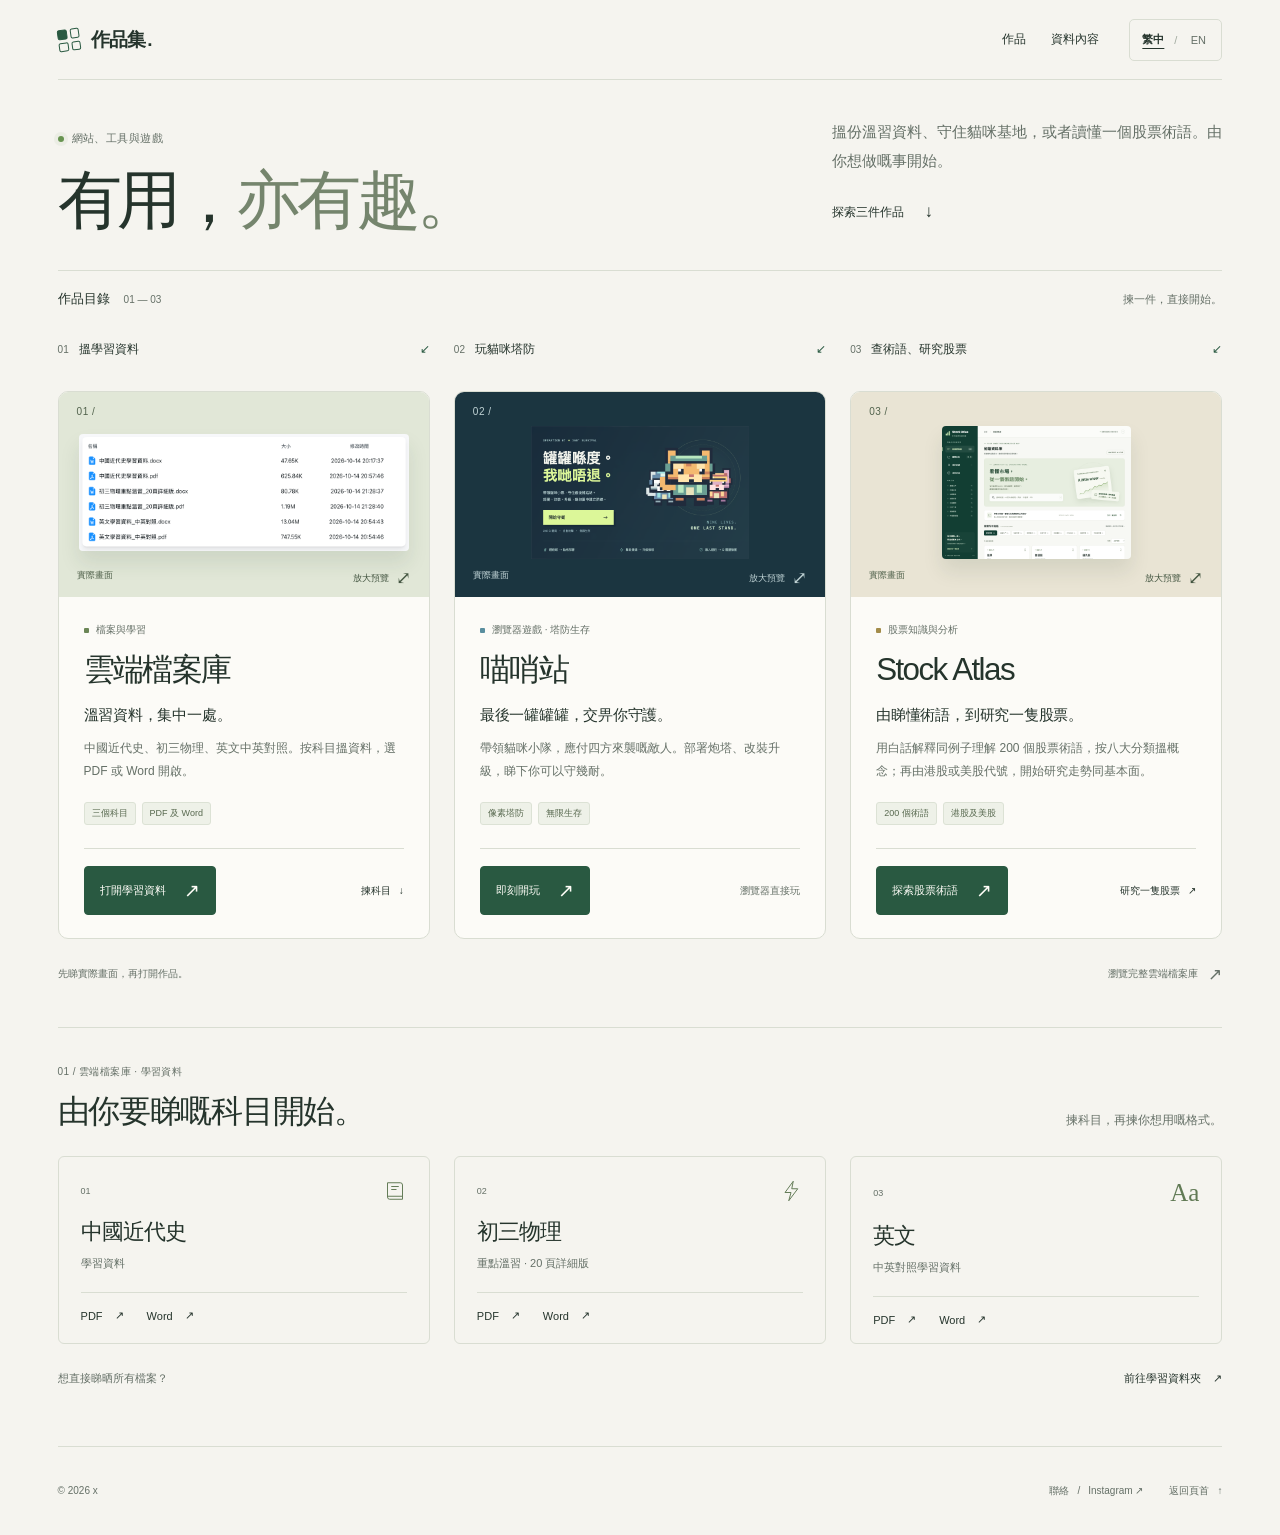
==== commit 7fa12f26: "Upgrade portfolio with project grid and accessible previews" ====
--- a/index.html
+++ b/index.html
@@ -4,17 +4,17 @@
     <meta charset="utf-8">
     <meta name="viewport" content="width=device-width, initial-scale=1">
     <meta name="description" content="探索可以直接使用嘅作品：雲端檔案庫學習資料、喵哨站貓咪塔防，同 Stock Atlas 股票術語及分析工具。">
-    <meta name="theme-color" content="#f4f3ee">
+    <meta name="theme-color" content="#f5f4ef">
     <title>作品集 — 網站、工具與遊戲</title>
-    <link rel="icon" href="favicon.svg?v=7" type="image/svg+xml">
-    <link rel="stylesheet" href="styles.css?v=7">
-    <script src="script.js?v=7" defer></script>
+    <link rel="icon" href="favicon.svg?v=8" type="image/svg+xml">
+    <link rel="stylesheet" href="styles.css?v=8">
+    <script src="script.js?v=8" defer></script>
   </head>
   <body id="top">
     <a class="skip-link" href="#main" data-i18n="skip">跳至主要內容</a>
     <div class="page-shell">
       <header class="site-header">
-        <a class="brand" href="#top" aria-label="作品集 — 返回頁首" data-i18n-label="home"><span class="brand-symbol" aria-hidden="true"><i></i><i></i><i></i></span><span data-i18n="portfolio">作品集</span><span class="brand-period" aria-hidden="true">.</span></a>
+        <a class="brand" href="#top" aria-label="作品集 — 返回頁首" data-i18n-label="home"><span class="brand-symbol" aria-hidden="true"><i></i><i></i><i></i><i></i></span><span data-i18n="portfolio">作品集</span><span class="brand-period" aria-hidden="true">.</span></a>
         <div class="header-tools">
           <nav class="main-nav" aria-label="主要導覽" data-i18n-label="navigation"><a href="#work" data-i18n="navWork">作品</a><a href="#resources" data-i18n="navResources">資料內容</a></nav>
           <div class="language-switch" role="group" aria-label="網站語言" data-i18n-label="language"><button type="button" data-lang="zh" lang="zh-HK" aria-pressed="true">繁中</button><span aria-hidden="true">/</span><button type="button" data-lang="en" lang="en" aria-pressed="false">EN</button></div>
@@ -22,72 +22,29 @@
       </header>
 
       <main id="main" tabindex="-1">
+        <section class="intro" aria-labelledby="intro-title">
+          <div><p class="eyebrow"><span class="status-dot" aria-hidden="true"></span><span data-i18n="eyebrow">網站、工具與遊戲</span></p><h1 id="intro-title"><span data-i18n="heroLineOne">有用，</span><span class="hero-second" data-i18n="heroLineTwo">亦有趣。</span></h1></div>
+          <div class="intro-aside"><p data-i18n="heroDescription">搵份溫習資料、守住貓咪基地，或者讀懂一個股票術語。由你想做嘅事開始。</p><a class="text-link" href="#work"><span data-i18n="exploreWork">探索三件作品</span><span aria-hidden="true">↓</span></a></div>
+        </section>
         <section id="work" class="work-section" aria-labelledby="work-title">
-          <div class="page-intro"><div><p class="eyebrow"><span class="tiny-square" aria-hidden="true"></span><span data-i18n="eyebrow">網站、工具與遊戲</span></p><h1 id="work-title" data-i18n="workTitle">作品，打開就能用。</h1></div><p class="work-count"><span data-i18n="collected">作品目錄</span><span>03</span></p></div>
-          <nav class="project-index" aria-label="揀選作品" data-i18n-label="projectIndex">
-            <a href="#cloud-drive"><span class="index-number">01</span><span class="index-copy"><strong data-i18n="projectTitle">雲端檔案庫</strong><span data-i18n="indexStudy">搵學習資料</span></span><span aria-hidden="true">↓</span></a>
-            <a href="#cat-outpost"><span class="index-number">02</span><span class="index-copy"><strong data-i18n="gameTitle">喵哨站</strong><span data-i18n="indexGame">玩貓咪塔防</span></span><span aria-hidden="true">↓</span></a>
-            <a href="#stock-atlas"><span class="index-number">03</span><span class="index-copy"><strong>Stock Atlas</strong><span data-i18n="indexStock">查術語、研究股票</span></span><span aria-hidden="true">↓</span></a>
-          </nav>
-          <article id="cloud-drive" class="featured-project" aria-labelledby="project-title">
-            <div class="project-copy">
-              <p class="project-eyebrow"><span>01</span><span class="eyebrow-line" aria-hidden="true"></span><span data-i18n="projectCategory">檔案與學習</span></p>
-              <h2 id="project-title" data-i18n="projectTitle">雲端檔案庫</h2>
-              <p class="project-lede" data-i18n="projectLede">溫習資料，集中一處。</p>
-              <p class="project-description" data-i18n="projectDescription">中國近代史、初三物理、英文中英對照。按科目搵資料，選 PDF 或 Word 開啟。</p>
-              <div class="project-actions"><a class="primary-button" href="https://alist-free-drive.onrender.com/GoogleDrive/study" target="_blank" rel="noopener noreferrer"><span data-i18n="openStudy">打開學習資料</span><span aria-hidden="true">↗</span><span class="sr-only" data-i18n="newTab">（於新分頁開啟）</span></a><a class="secondary-link" href="https://alist-free-drive.onrender.com/GoogleDrive/" target="_blank" rel="noopener noreferrer"><span data-i18n="openProject">瀏覽完整網站</span><span aria-hidden="true">↗</span><span class="sr-only" data-i18n="newTab">（於新分頁開啟）</span></a><a class="secondary-link" href="#resources"><span data-i18n="seeSubjects">揀科目</span><span aria-hidden="true">↓</span></a></div>
-              <p class="project-platform">AList <span aria-hidden="true">/</span> Google Drive <span class="format-separator" aria-hidden="true">·</span><span data-i18n="formats">PDF 及 Word</span></p>
-            </div>
-            <div class="project-visual">
-              <div class="preview-topline"><span class="preview-label" data-i18n="previewLabel">先睇內容，再打開。</span><span aria-hidden="true">↗</span></div>
-              <a class="browser-preview" href="https://alist-free-drive.onrender.com/GoogleDrive/study" target="_blank" rel="noopener noreferrer" aria-label="開啟雲端檔案庫學習資料（於新分頁開啟）" data-i18n-label="previewLink">
-                <div class="browser-toolbar" aria-hidden="true"><span class="browser-dots"><i></i><i></i><i></i></span><span>GoogleDrive / study</span><span>↗</span></div>
-                <img class="site-preview" src="assets/cloud-drive-files.png" alt="雲端檔案庫實際介面，列出歷史、物理及英文嘅 PDF 和 Word 資料。" data-i18n-alt="previewAlt" width="960" height="338" fetchpriority="high">
-                <span class="preview-open"><span data-i18n="openStudy">打開學習資料</span><span aria-hidden="true">↗</span><span class="sr-only" data-i18n="newTab">（於新分頁開啟）</span></span>
-              </a>
-              <p class="preview-caption"><span class="caption-dot" aria-hidden="true"></span><span data-i18n="previewCaption">網站實際畫面</span><span class="preview-path">/ GoogleDrive / study</span></p>
-            </div>
-          </article>
-          <article id="cat-outpost" class="featured-project game-project" aria-labelledby="game-title">
-            <div class="project-copy">
-              <p class="project-eyebrow"><span>02</span><span class="eyebrow-line" aria-hidden="true"></span><span data-i18n="gameCategory">瀏覽器遊戲 · 塔防生存</span></p>
-              <h2 id="game-title" data-i18n="gameTitle">喵哨站</h2>
-              <p class="project-lede" data-i18n="gameLede">最後一罐罐罐，交畀你守護。</p>
-              <p class="project-description" data-i18n="gameDescription">帶領貓咪小隊，應付四方來襲嘅敵人。部署炮塔、改裝升級，睇下你可以守幾耐。</p>
-              <div class="game-tags"><span>360°</span><span data-i18n="gamePixel">像素塔防</span><span data-i18n="gameSurvival">無限生存</span></div>
-              <div class="project-actions"><a class="primary-button" href="https://freedomxjayden-web.github.io/cat-outpost-360/" target="_blank" rel="noopener noreferrer"><span data-i18n="playGame">即刻開玩</span><span aria-hidden="true">↗</span><span class="sr-only" data-i18n="newTab">（於新分頁開啟）</span></a></div>
-              <p class="project-platform" data-i18n="gamePlatform">瀏覽器直接玩 · 自動射擊，你專心部署</p>
-            </div>
-            <div class="project-visual">
-              <div class="preview-topline"><span class="preview-label">CAT OUTPOST / 360°</span><span aria-hidden="true">↗</span></div>
-              <a class="browser-preview" href="https://freedomxjayden-web.github.io/cat-outpost-360/" target="_blank" rel="noopener noreferrer" aria-label="開啟喵哨站遊戲（於新分頁開啟）" data-i18n-label="gamePreviewLink">
-                <img class="site-preview game-preview" src="assets/cat-outpost-preview.png" alt="喵哨站開始畫面，三隻像素貓咪與「罐罐喺度，我哋唔退」標語。" data-i18n-alt="gamePreviewAlt" width="740" height="450" loading="lazy">
-                <span class="preview-open"><span data-i18n="playGame">即刻開玩</span><span aria-hidden="true">↗</span><span class="sr-only" data-i18n="newTab">（於新分頁開啟）</span></span>
-              </a>
-              <p class="preview-caption"><span class="caption-dot" aria-hidden="true"></span><span data-i18n="gamePreviewCaption">遊戲實際開始畫面</span><span class="preview-path">/ cat-outpost-360</span></p>
-            </div>
-          </article>
-          <article id="stock-atlas" class="featured-project stock-project" aria-labelledby="stock-title">
-            <div class="project-copy">
-              <p class="project-eyebrow"><span>03</span><span class="eyebrow-line" aria-hidden="true"></span><span data-i18n="stockCategory">股票知識與分析</span></p>
-              <h2 id="stock-title">Stock Atlas</h2>
-              <p class="project-lede" data-i18n="stockLede">由睇懂術語，到研究一隻股票。</p>
-              <p class="project-description" data-i18n="stockDescription">用白話解釋同例子理解 200 個股票術語，按八大分類搵概念；再由港股或美股代號，開始研究走勢同基本面。</p>
-              <div class="project-tags"><span data-i18n="stockTerms">200 個術語</span><span data-i18n="stockCategories">八大分類</span><span data-i18n="stockMarkets">港股及美股</span></div>
-              <div class="project-actions"><a class="primary-button" href="https://freedomxjayden-web.github.io/stock-atlas/" target="_blank" rel="noopener noreferrer"><span data-i18n="openStock">探索股票術語</span><span aria-hidden="true">↗</span><span class="sr-only" data-i18n="newTab">（於新分頁開啟）</span></a><a class="secondary-link" href="https://freedomxjayden-web.github.io/stock-atlas/#/analysis" target="_blank" rel="noopener noreferrer"><span data-i18n="stockAnalysis">研究一隻股票</span><span aria-hidden="true">↗</span><span class="sr-only" data-i18n="newTab">（於新分頁開啟）</span></a></div>
-              <p class="project-platform" data-i18n="stockPlatform">搜尋術語 · 分類瀏覽 · 收藏概念</p>
-            </div>
-            <div class="project-visual">
-              <div class="preview-topline"><span class="preview-label">STOCK ATLAS / KNOWLEDGE MAP</span><span aria-hidden="true">↗</span></div>
-              <a class="browser-preview" href="https://freedomxjayden-web.github.io/stock-atlas/" target="_blank" rel="noopener noreferrer" aria-label="開啟 Stock Atlas 股票術語資料庫（於新分頁開啟）" data-i18n-label="stockPreviewLink">
-                <img class="site-preview stock-preview" src="assets/stock-atlas-preview.png" alt="Stock Atlas 實際術語資料庫，包含搜尋欄、八大知識分類及股票術語卡片。" data-i18n-alt="stockPreviewAlt" width="1280" height="900" loading="lazy">
-                <span class="preview-open"><span data-i18n="openStock">探索股票術語</span><span aria-hidden="true">↗</span><span class="sr-only" data-i18n="newTab">（於新分頁開啟）</span></span>
-              </a>
-              <p class="preview-caption"><span class="caption-dot" aria-hidden="true"></span><span data-i18n="previewCaption">網站實際畫面</span><span class="preview-path">/ stock-atlas</span></p>
-            </div>
-          </article>
+          <div class="collection-heading"><h2 id="work-title" data-i18n="selectedWork">作品目錄</h2><span class="collection-count">01 — 03</span><span class="collection-note" data-i18n="collectionNote">揀一件，直接開始。</span></div>
+          <nav class="project-index" aria-label="揀選作品" data-i18n-label="projectIndex"><a href="#cloud-drive"><span>01</span><span data-i18n="indexStudy">搵學習資料</span><span aria-hidden="true">↙</span></a><a href="#cat-outpost"><span>02</span><span data-i18n="indexGame">玩貓咪塔防</span><span aria-hidden="true">↙</span></a><a href="#stock-atlas"><span>03</span><span data-i18n="indexStock">查術語、研究股票</span><span aria-hidden="true">↙</span></a></nav>
+          <div class="projects-grid">
+            <article id="cloud-drive" class="project-card study-project" aria-labelledby="cloud-drive-title">
+              <div class="project-visual"><span class="visual-number" aria-hidden="true">01 /</span><a class="image-link" href="assets/cloud-drive-files.png" target="_blank" rel="noopener noreferrer" data-preview="cloud-drive" aria-label="放大預覽：雲端檔案庫" data-preview-title="雲端檔案庫"><img class="site-preview" src="assets/cloud-drive-files.png" width="960" height="338" alt="雲端檔案庫實際介面，列出歷史、物理及英文嘅 PDF 和 Word 資料。" data-i18n-alt="previewAlt" fetchpriority="high"></a><span class="visual-label" data-i18n="actualPreview">實際畫面</span><button class="expand-preview" type="button" data-preview="cloud-drive" data-preview-title="雲端檔案庫" aria-label="放大預覽：雲端檔案庫"><span data-i18n="enlargePreview">放大預覽</span><span aria-hidden="true">⤢</span></button></div>
+              <div class="project-copy"><p class="project-category"><span class="category-dot" aria-hidden="true"></span><span data-i18n="projectCategory">檔案與學習</span></p><h3 id="cloud-drive-title" data-i18n="projectTitle">雲端檔案庫</h3><p class="project-lede" data-i18n="projectLede">溫習資料，集中一處。</p><p class="project-description" data-i18n="projectDescription">中國近代史、初三物理、英文中英對照。按科目搵資料，選 PDF 或 Word 開啟。</p><div class="project-tags"><span data-i18n="studyTag">三個科目</span><span data-i18n="formats">PDF 及 Word</span></div><div class="project-actions"><a class="primary-button" href="https://alist-free-drive.onrender.com/GoogleDrive/study" target="_blank" rel="noopener noreferrer"><span data-i18n="openStudy">打開學習資料</span><span aria-hidden="true">↗</span><span class="sr-only" data-i18n="newTab">（於新分頁開啟）</span></a><a class="secondary-link" href="#resources"><span data-i18n="seeSubjects">揀科目</span><span aria-hidden="true">↓</span></a></div></div>
+            </article>
+            <article id="cat-outpost" class="project-card game-project" aria-labelledby="cat-outpost-title">
+              <div class="project-visual"><span class="visual-number" aria-hidden="true">02 /</span><a class="image-link" href="assets/cat-outpost-preview.png" target="_blank" rel="noopener noreferrer" data-preview="cat-outpost" aria-label="放大預覽：喵哨站" data-preview-title="喵哨站"><img class="site-preview" src="assets/cat-outpost-preview.png" width="740" height="450" alt="喵哨站開始畫面，三隻像素貓咪與「罐罐喺度，我哋唔退」標語。" data-i18n-alt="gamePreviewAlt" loading="lazy"></a><span class="visual-label" data-i18n="actualPreview">實際畫面</span><button class="expand-preview" type="button" data-preview="cat-outpost" data-preview-title="喵哨站" aria-label="放大預覽：喵哨站"><span data-i18n="enlargePreview">放大預覽</span><span aria-hidden="true">⤢</span></button></div>
+              <div class="project-copy"><p class="project-category"><span class="category-dot" aria-hidden="true"></span><span data-i18n="gameCategory">瀏覽器遊戲 · 塔防生存</span></p><h3 id="cat-outpost-title" data-i18n="gameTitle">喵哨站</h3><p class="project-lede" data-i18n="gameLede">最後一罐罐罐，交畀你守護。</p><p class="project-description" data-i18n="gameDescription">帶領貓咪小隊，應付四方來襲嘅敵人。部署炮塔、改裝升級，睇下你可以守幾耐。</p><div class="project-tags"><span data-i18n="gamePixel">像素塔防</span><span data-i18n="gameSurvival">無限生存</span></div><div class="project-actions"><a class="primary-button" href="https://freedomxjayden-web.github.io/cat-outpost-360/" target="_blank" rel="noopener noreferrer"><span data-i18n="playGame">即刻開玩</span><span aria-hidden="true">↗</span><span class="sr-only" data-i18n="newTab">（於新分頁開啟）</span></a><span class="action-note" data-i18n="browserPlay">瀏覽器直接玩</span></div></div>
+            </article>
+            <article id="stock-atlas" class="project-card stock-project" aria-labelledby="stock-atlas-title">
+              <div class="project-visual"><span class="visual-number" aria-hidden="true">03 /</span><a class="image-link" href="assets/stock-atlas-preview.png" target="_blank" rel="noopener noreferrer" data-preview="stock-atlas" aria-label="放大預覽：Stock Atlas" data-preview-title="Stock Atlas"><img class="site-preview" src="assets/stock-atlas-preview.png" width="1280" height="900" alt="Stock Atlas 實際術語資料庫，包含搜尋欄、八大知識分類及股票術語卡片。" data-i18n-alt="stockPreviewAlt" loading="lazy"></a><span class="visual-label" data-i18n="actualPreview">實際畫面</span><button class="expand-preview" type="button" data-preview="stock-atlas" data-preview-title="Stock Atlas" aria-label="放大預覽：Stock Atlas"><span data-i18n="enlargePreview">放大預覽</span><span aria-hidden="true">⤢</span></button></div>
+              <div class="project-copy"><p class="project-category"><span class="category-dot" aria-hidden="true"></span><span data-i18n="stockCategory">股票知識與分析</span></p><h3 id="stock-atlas-title">Stock Atlas</h3><p class="project-lede" data-i18n="stockLede">由睇懂術語，到研究一隻股票。</p><p class="project-description" data-i18n="stockDescription">用白話解釋同例子理解 200 個股票術語，按八大分類搵概念；再由港股或美股代號，開始研究走勢同基本面。</p><div class="project-tags"><span data-i18n="stockTerms">200 個術語</span><span data-i18n="stockMarkets">港股及美股</span></div><div class="project-actions"><a class="primary-button" href="https://freedomxjayden-web.github.io/stock-atlas/" target="_blank" rel="noopener noreferrer"><span data-i18n="openStock">探索股票術語</span><span aria-hidden="true">↗</span><span class="sr-only" data-i18n="newTab">（於新分頁開啟）</span></a><a class="secondary-link" href="https://freedomxjayden-web.github.io/stock-atlas/#/analysis" target="_blank" rel="noopener noreferrer"><span data-i18n="stockAnalysis">研究一隻股票</span><span aria-hidden="true">↗</span><span class="sr-only" data-i18n="newTab">（於新分頁開啟）</span></a></div></div>
+            </article>
+          </div>
+          <div class="work-footnote"><span data-i18n="previewNote">先睇實際畫面，再打開作品。</span><a class="text-link" href="https://alist-free-drive.onrender.com/GoogleDrive/" target="_blank" rel="noopener noreferrer"><span data-i18n="fullArchive">瀏覽完整雲端檔案庫</span><span aria-hidden="true">↗</span><span class="sr-only" data-i18n="newTab">（於新分頁開啟）</span></a></div>
         </section>
-
         <section id="resources" class="resources-section" aria-labelledby="resources-title">
           <div class="section-heading"><div><p class="eyebrow" data-i18n="insideProject">01 / 雲端檔案庫 · 學習資料</p><h2 id="resources-title" data-i18n="resourcesTitle">由你要睇嘅科目開始。</h2></div><p class="section-description" data-i18n="resourcesDescription">揀科目，再揀你想用嘅格式。</p></div>
           <div class="resources-grid">
@@ -98,6 +55,7 @@
           <div class="all-files"><p data-i18n="allFilesDescription">想直接睇晒所有檔案？</p><a href="https://alist-free-drive.onrender.com/GoogleDrive/study" target="_blank" rel="noopener noreferrer"><span data-i18n="allFiles">前往學習資料夾</span><span aria-hidden="true">↗</span><span class="sr-only" data-i18n="newTab">（於新分頁開啟）</span></a></div>
         </section>
       </main>
+      <dialog class="preview-dialog" aria-labelledby="preview-title"><div class="dialog-header"><div><p class="eyebrow" data-i18n="actualPreview">實際畫面</p><h2 id="preview-title"></h2></div><button class="close-preview" type="button" autofocus><span data-i18n="closePreview">關閉</span><span aria-hidden="true">×</span></button></div><div class="dialog-image-wrap"><img id="preview-image" alt=""></div><p class="dialog-note" data-i18n="screenshotNote">靜態畫面預覽；使用作品請按作品卡片上嘅按鈕。</p></dialog>
       <footer class="site-footer"><span>© <span id="year">2026</span> x</span><a class="contact-link" href="https://www.instagram.com/freedomgunvdbeb/" target="_blank" rel="noopener noreferrer"><span data-i18n="contact">聯絡</span><span aria-hidden="true">/</span><span>Instagram ↗</span><span class="sr-only" data-i18n="newTab">（於新分頁開啟）</span></a><a class="back-top" href="#top"><span data-i18n="backTop">返回頁首</span><span aria-hidden="true">↑</span></a></footer>
     </div>
   </body>
--- a/styles.css
+++ b/styles.css
@@ -1,209 +1,185 @@
-:root {
-  --paper: #f4f3ee;
-  --ink: #202320;
-  --muted: #646a62;
-  --line: #d4d7cd;
-  --gutter: clamp(22px, 5.5vw, 82px);
-  --font: "Helvetica Neue", Arial, "PingFang HK", "Noto Sans CJK TC", "Microsoft JhengHei", sans-serif;
+:root { --paper:#f5f4ef; --card:#fcfbf7; --ink:#25342c; --muted:#657067; --line:#d9ddd2; --green:#295941; --font:"Helvetica Neue",Arial,"PingFang HK","Noto Sans CJK TC","Microsoft JhengHei",sans-serif; --gutter:clamp(22px,4.5vw,72px); }
+* { box-sizing:border-box; }
+html { scroll-behavior:smooth; scroll-padding-top:100px; }
+body { margin:0; background:var(--paper); color:var(--ink); font-family:var(--font); -webkit-font-smoothing:antialiased; }
+body.preview-open { overflow:hidden; }
+::selection { background:#d7e6c0; color:#173d2b; }
+a { color:inherit; text-decoration:none; }
+button { font:inherit; color:inherit; cursor:pointer; }
+a,button { -webkit-tap-highlight-color:transparent; }
+:focus-visible { outline:3px solid #548453; outline-offset:5px; }
+[hidden] { display:none !important; }
+.page-shell { max-width:1600px; margin:auto; padding:0 var(--gutter); }
+.sr-only { position:absolute; width:1px; height:1px; padding:0; margin:-1px; overflow:hidden; clip-path:inset(50%); white-space:nowrap; border:0; }
+.skip-link { position:fixed; top:12px; left:16px; z-index:30; background:var(--ink); color:white; padding:14px 20px; transform:translateY(-160%); }
+.skip-link:focus { transform:translateY(0); }
+.site-header { display:flex; align-items:center; justify-content:space-between; gap:24px; min-height:80px; border-bottom:1px solid var(--line); position:sticky; top:0; z-index:5; background:var(--paper); }
+.brand { display:inline-flex; align-items:center; gap:11px; min-height:44px; font-size:19px; font-weight:600; letter-spacing:-.04em; }
+.brand-period { margin-left:-9px; }
+.brand-symbol { width:22px; height:22px; display:grid; grid-template-columns:repeat(2,1fr); gap:3px; transform:rotate(-8deg); }
+.brand-symbol i { border:1.5px solid var(--green); border-radius:2px; }
+.brand-symbol i:first-child { background:var(--green); }
+.header-tools,.main-nav { display:flex; align-items:center; gap:30px; }
+.main-nav { font-size:12px; gap:25px; }
+.main-nav a { display:inline-flex; align-items:center; min-height:44px; }
+.main-nav a:hover,.text-link:hover,.secondary-link:hover { text-decoration:underline; text-underline-offset:5px; }
+.language-switch { display:flex; align-items:center; border:1px solid var(--line); border-radius:5px; padding:0 2px; font-size:11px; }
+.language-switch>span { color:#a1aa9f; }
+.language-switch button { background:none; border:0; min-height:40px; min-width:42px; padding:10px 8px; color:var(--muted); }
+.language-switch button[aria-pressed="true"] { color:var(--ink); font-weight:600; text-decoration:underline; text-underline-offset:5px; }
+.intro { display:grid; grid-template-columns:1.2fr 1fr; align-items:end; gap:50px; padding:38px 0 32px; }
+.eyebrow { display:flex; align-items:center; gap:8px; font-size:11px; font-weight:400; letter-spacing:.04em; color:var(--muted); margin:0 0 18px; }
+.status-dot { background:#689451; width:6px; height:6px; border-radius:50%; box-shadow:0 0 0 4px #68945112; }
+h1 { margin:0; font-size:clamp(46px,5vw,72px); line-height:1.15; letter-spacing:-.065em; font-weight:500; }
+.hero-second { color:#75856d; }
+html[lang="en"] h1 { display:flex; flex-wrap:wrap; gap:0 .15em; }
+.intro-aside { max-width:390px; justify-self:end; padding-bottom:4px; }
+.intro-aside p { font-size:15px; line-height:1.9; margin:0 0 15px; color:var(--muted); }
+.text-link { display:inline-flex; align-items:center; gap:20px; min-height:44px; font-size:12px; }
+.text-link>span[aria-hidden] { font-size:17px; }
+.collection-heading { display:flex; align-items:center; gap:14px; padding:19px 0; border-top:1px solid var(--line); }
+.collection-heading h2 { font-size:13px; margin:0; font-weight:500; }
+.collection-count { font-size:10px; color:var(--muted); font-variant-numeric:tabular-nums; }
+.collection-note { margin-left:auto; font-size:11px; color:var(--muted); }
+.project-index { display:grid; grid-template-columns:repeat(3,minmax(0,1fr)); gap:24px; margin-bottom:20px; }
+.project-index a { min-height:44px; display:flex; align-items:center; gap:10px; font-size:12px; }
+.project-index a>span:first-child { color:var(--muted); font-size:10px; }
+.project-index a>span:last-child { margin-left:auto; color:var(--green); }
+.project-index a:hover { color:var(--green); text-decoration:underline; text-underline-offset:5px; }
+.projects-grid { display:grid; grid-template-columns:repeat(3,minmax(0,1fr)); gap:24px; align-items:stretch; }
+.project-card { min-width:0; border:1px solid var(--line); border-radius:10px; overflow:hidden; background:var(--card); display:flex; flex-direction:column; transition:box-shadow .2s,border-color .2s; scroll-margin-top:16px; }
+.project-card:target { border-color:#6e9468; }
+.project-card:hover { border-color:#aabda4; box-shadow:0 12px 28px #273c2c0a; }
+.project-visual { background:#e1e7d7; position:relative; height:clamp(205px,16vw,245px); padding:34px 20px 38px; flex-shrink:0; }
+.visual-number { position:absolute; top:14px; left:18px; font-size:10px; letter-spacing:.05em; color:#52634d; }
+.visual-label { position:absolute; bottom:15px; left:18px; font-size:9px; color:#52634d; }
+.image-link { display:flex; align-items:center; justify-content:center; width:100%; height:100%; transition:transform .25s; }
+.image-link:hover { transform:translateY(-3px); }
+.site-preview { display:block; width:auto; max-width:100%; height:auto; max-height:100%; object-fit:contain; box-shadow:0 12px 20px #1e36251a; border-radius:4px; }
+.game-project .project-visual { background:#1b3540; }
+.game-project .visual-label,.game-project .visual-number { color:#c0d3d5; }
+.game-project .site-preview { box-shadow:none; border-radius:0; }
+.stock-project .project-visual { background:#e9e4d4; }
+.stock-project .site-preview { object-fit:contain; }
+.expand-preview { position:absolute; right:12px; bottom:1px; border:0; background:transparent; display:flex; align-items:center; gap:7px; min-height:36px; padding:6px; color:#435540; font-size:9px; }
+.expand-preview>span:last-child { font-size:18px; }
+.game-project .expand-preview { color:#c0d3d5; }
+.expand-preview:hover { text-decoration:underline; text-underline-offset:4px; }
+.project-copy { padding:26px 25px 23px; display:flex; flex-direction:column; flex:1; align-items:flex-start; }
+.project-category { display:flex; align-items:center; gap:7px; font-size:10px; color:var(--muted); margin:0 0 14px; }
+.category-dot { width:5px; height:5px; background:#6b8656; border-radius:1px; }
+.game-project .category-dot { background:#598e9e; }
+.stock-project .category-dot { background:#a38c4a; }
+.project-copy h3 { margin:0 0 15px; font-size:clamp(27px,2.45vw,36px); font-weight:500; letter-spacing:-.05em; line-height:1.18; }
+.project-lede { font-size:15px; line-height:1.6; margin:0 0 10px; letter-spacing:-.015em; }
+.project-description { font-size:12px; line-height:1.9; color:var(--muted); margin:0 0 19px; }
+.project-tags { display:flex; flex-wrap:wrap; gap:6px; margin-top:auto; margin-bottom:23px; }
+.project-tags span { font-size:9px; line-height:1.5; border:1px solid #dce2d5; background:#eef1e8; padding:4px 7px; border-radius:3px; color:#58694f; }
+.project-actions { display:flex; align-items:center; justify-content:space-between; gap:10px; flex-wrap:wrap; width:100%; padding-top:17px; border-top:1px solid var(--line); }
+.primary-button { display:flex; align-items:center; justify-content:space-between; gap:18px; min-height:46px; padding:12px 15px; font-size:11px; background:var(--green); color:#fffef8; border:1px solid var(--green); border-radius:4px; transition:background .2s; }
+.primary-button>span[aria-hidden] { font-size:19px; }
+.primary-button:hover { background:#173f2c; }
+.primary-button:focus-visible { outline-color:#719657; }
+.secondary-link { display:inline-flex; align-items:center; gap:8px; min-height:44px; font-size:10px; }
+.action-note { font-size:10px; color:var(--muted); }
+.work-footnote { display:flex; align-items:center; justify-content:space-between; gap:24px; padding:13px 0 31px; font-size:10px; color:var(--muted); }
+.work-footnote .text-link { font-size:10px; gap:10px; }
+.resources-section { padding:37px 0 32px; border-top:1px solid var(--line); }
+.section-heading { display:flex; align-items:flex-end; justify-content:space-between; gap:20px; margin-bottom:23px; }
+.section-heading .eyebrow { font-size:10px; margin-bottom:12px; }
+.section-heading h2 { font-size:clamp(24px,2.5vw,34px); line-height:1.3; letter-spacing:-.04em; font-weight:500; margin:0; }
+.section-description { color:var(--muted); font-size:12px; margin:0 0 4px; }
+.resources-grid { display:grid; grid-template-columns:repeat(3,minmax(0,1fr)); gap:24px; }
+.resource-card { position:relative; padding:22px 22px 0; border:1px solid var(--line); border-radius:6px; }
+.resource-top { display:flex; align-items:center; justify-content:space-between; margin-bottom:15px; }
+.resource-number { color:var(--muted); font-size:9px; }
+.resource-icon { width:24px; height:24px; color:#617a55; }
+.resource-type { font-family:Georgia,serif; font-size:25px; color:#617a55; }
+.resource-card h3 { font-size:22px; font-weight:500; letter-spacing:-.04em; line-height:1.3; margin:0 0 8px; }
+.resource-card>p { font-size:11px; color:var(--muted); margin:0 0 19px; line-height:1.7; }
+.resource-actions { display:flex; gap:23px; border-top:1px solid var(--line); }
+.resource-actions a { display:flex; align-items:center; gap:12px; min-height:46px; font-size:11px; }
+.resource-actions a:hover { text-decoration:underline; text-underline-offset:4px; }
+.all-files { display:flex; align-items:center; justify-content:space-between; gap:15px; padding:13px 0; font-size:11px; color:var(--muted); }
+.all-files p { margin:0; }
+.all-files a { display:inline-flex; align-items:center; gap:12px; min-height:44px; color:var(--ink); }
+.all-files a:hover { text-decoration:underline; text-underline-offset:4px; }
+.site-footer { display:flex; align-items:center; min-height:89px; gap:26px; border-top:1px solid var(--line); font-size:10px; color:var(--muted); }
+.site-footer>span:first-child { margin-right:auto; }
+.contact-link,.back-top { display:inline-flex; align-items:center; gap:8px; min-height:44px; }
+.contact-link:hover,.back-top:hover { text-decoration:underline; text-underline-offset:4px; }
+.preview-dialog { width:min(1160px,calc(100% - 40px)); max-height:90dvh; border:1px solid #ccd4c6; padding:24px; border-radius:10px; color:var(--ink); background:var(--paper); box-shadow:0 20px 100px #08170a44; }
+.preview-dialog::backdrop { background:#142319bb; backdrop-filter:blur(6px); }
+.dialog-header { display:flex; justify-content:space-between; align-items:center; gap:20px; margin-bottom:20px; }
+.dialog-header .eyebrow { margin:0 0 6px; font-size:10px; }
+.dialog-header h2 { margin:0; font-size:23px; font-weight:500; letter-spacing:-.03em; }
+.close-preview { display:flex; align-items:center; gap:15px; min-height:44px; padding:8px 13px; border:1px solid var(--line); border-radius:4px; font-size:12px; background:var(--card); }
+.close-preview>span:last-child { font-size:24px; }
+.dialog-image-wrap { padding:18px; background:#e2e6dc; border-radius:5px; }
+#preview-image { display:block; width:100%; height:auto; }
+.dialog-note { color:var(--muted); font-size:11px; line-height:1.7; margin:16px 0 0; }
+html:not(.js) .expand-preview { display:none; }
+@media (min-width:700px) and (max-width:1099px) {
+ .projects-grid { grid-template-columns:1fr; gap:20px; }
+ .project-card { display:grid; grid-template-columns:1fr 1fr; }
+ .project-visual { height:100%; min-height:310px; padding:50px 24px; }
+ .image-link { min-height:210px; }
+ .site-preview { max-height:260px; }
+ .project-copy { padding:27px; }
+ .project-copy h3 { font-size:32px; }
+ .project-index { gap:18px; }
+ .project-index a { font-size:11px; }
+ .resources-grid { gap:15px; }
+ .resource-card { padding:20px 17px 0; }
 }
-* { box-sizing: border-box; }
-html { scroll-behavior: smooth; scroll-padding-top: 28px; }
-body { margin: 0; background: var(--paper); color: var(--ink); font-family: var(--font); -webkit-font-smoothing: antialiased; }
-::selection { color: var(--paper); background: var(--ink); }
-a { color: inherit; text-decoration: none; }
-button { font: inherit; }
-a, button { -webkit-tap-highlight-color: transparent; }
-:focus-visible { outline: 2px solid currentColor; outline-offset: 6px; }
-.page-shell { max-width: 1512px; margin: 0 auto; padding: 0 var(--gutter); }
-.sr-only { position: absolute; width: 1px; height: 1px; padding: 0; margin: -1px; overflow: hidden; clip-path: inset(50%); white-space: nowrap; border: 0; }
-.skip-link { position: fixed; top: 12px; left: 16px; z-index: 10; background: var(--ink); color: var(--paper); padding: 14px 20px; transform: translateY(-160%); }
-.skip-link:focus { transform: translateY(0); }
-.site-header { display: flex; align-items: center; justify-content: space-between; gap: 24px; min-height: 98px; border-bottom: 1px solid var(--line); }
-.brand { display: inline-flex; align-items: center; gap: 12px; min-height: 44px; font-size: 20px; font-weight: 600; letter-spacing: -.045em; }
-.brand-period { margin-left: -10px; font-size: 27px; }
-.brand-symbol { display: flex; align-items: flex-end; gap: 3px; height: 22px; margin-right: 2px; }
-.brand-symbol i { display: block; width: 4px; height: 18px; background: currentColor; transform: skewY(-18deg); }
-.brand-symbol i:nth-child(2) { height: 22px; }
-.brand-symbol i:last-child { height: 14px; }
-.header-tools, .main-nav { display: flex; align-items: center; }
-.header-tools { gap: 40px; }
-.main-nav { gap: 27px; font-size: 12px; }
-.main-nav a { display: inline-flex; align-items: center; min-height: 44px; }
-.main-nav a:hover { text-decoration: underline; text-underline-offset: 5px; }
-.language-switch { display: flex; align-items: center; font-size: 11px; }
-.language-switch>span { color: #a2a99a; }
-.language-switch button { border: 0; padding: 12px 9px; min-height: 44px; min-width: 38px; color: var(--muted); background: transparent; cursor: pointer; }
-.language-switch button[aria-pressed="true"] { color: var(--ink); text-decoration: underline; text-underline-offset: 6px; font-weight: 600; }
-.work-section { padding-top: 37px; }
-.page-intro { display: flex; align-items: flex-end; justify-content: space-between; gap: 25px; margin-bottom: 29px; }
-.eyebrow { display: flex; align-items: center; gap: 8px; font-size: 10px; color: var(--muted); letter-spacing: .04em; margin: 0 0 14px; }
-.tiny-square { width: 5px; height: 5px; background: var(--ink); }
-h1 { font-size: clamp(30px, 3.2vw, 46px); line-height: 1.3; font-weight: 500; letter-spacing: -.05em; margin: 0; }
-.work-count { display: flex; align-items: center; gap: 19px; font-size: 10px; color: var(--muted); margin: 0 0 7px; white-space: nowrap; }
-.work-count>span:last-child { border: 1px solid var(--line); border-radius: 50%; width: 31px; height: 31px; display: grid; place-items: center; font-size: 10px; }
-.project-index { display: grid; grid-template-columns: repeat(3, minmax(0, 1fr)); gap: 24px; margin-bottom: 26px; }
-.project-index a { display: flex; align-items: center; gap: 16px; min-height: 70px; border-top: 1px solid var(--line); border-bottom: 1px solid var(--line); transition: background .2s; }
-.project-index a:hover { background: #eaece3; }
-.index-number { font-size: 10px; color: var(--muted); }
-.index-copy { display: flex; align-items: baseline; flex-wrap: wrap; gap: 5px 14px; }
-.index-copy strong { font-size: 14px; font-weight: 500; }
-.index-copy>span { font-size: 10px; color: var(--muted); }
-.project-index a>span:last-child { margin-left: auto; padding-right: 10px; }
-.featured-project { display: grid; grid-template-columns: minmax(0, .95fr) minmax(0, 1.25fr); color: #f4f3ec; background: #222923; border-radius: 9px; overflow: hidden; }
-.featured-project+.featured-project { margin-top: 28px; }
-.game-project { background: #172a35; }
-.game-project .project-visual { background: #cad9dc; color: #29434c; }
-.game-project .project-description, .game-project .project-eyebrow, .game-project .project-platform { color: #bed1d6; }
-.game-project .eyebrow-line { background: #71949c; }
-.game-project .primary-button { background: #e2f79d; border-color: #e2f79d; color: #1e3028; }
-.game-project .primary-button:hover { background: #cce57e; border-color: #cce57e; }
-.game-project .browser-preview { border-color: #92adb2; background: #1c333f; }
-.game-project .preview-open { color: #29434c; background: #eaf0ed; border-color: #acbfc1; }
-.game-project .preview-topline, .game-project .preview-caption { color: #425d65; }
-.game-tags, .project-tags { display: flex; flex-wrap: wrap; gap: 8px; margin-top: 20px; }
-.game-tags span, .project-tags span { padding: 6px 9px; border: 1px solid #547078; border-radius: 3px; font-size: 10px; color: #d7e5e5; }
-.game-project .project-actions { margin-top: 24px; }
-.stock-project { background: #103c32; }
-.stock-project .project-visual { background: #e0ddce; }
-.stock-project .project-description, .stock-project .project-eyebrow, .stock-project .project-platform { color: #c3d8cc; }
-.stock-project .project-tags span { color: #e2ece3; border-color: #668e7e; }
-.stock-project .project-copy h2 { font-size: clamp(32px, 3.3vw, 49px); }
-.stock-project .browser-preview { border-color: #b9b69f; }
-.project-copy { padding: clamp(30px, 3.4vw, 49px); display: flex; flex-direction: column; align-items: flex-start; }
-.project-eyebrow { display: flex; align-items: center; gap: 12px; color: #c1cab8; font-size: 10px; letter-spacing: .05em; margin: 0 0 28px; }
-.eyebrow-line { width: 26px; height: 1px; background: #74816d; }
-.project-copy h2 { font-size: clamp(33px, 3.45vw, 51px); line-height: 1.2; font-weight: 500; letter-spacing: -.05em; margin: 0 0 21px; }
-.project-lede { font-size: clamp(17px, 1.6vw, 22px); letter-spacing: -.02em; margin: 0 0 14px; line-height: 1.5; }
-.project-description { font-size: 13px; color: #bec9b7; line-height: 1.95; max-width: 345px; margin: 0; }
-.project-actions { display: flex; align-items: center; flex-wrap: wrap; gap: 15px 19px; margin: 29px 0 23px; }
-.primary-button { display: inline-flex; align-items: center; justify-content: space-between; gap: 28px; min-height: 50px; padding: 14px 19px; background: #f3f2e9; color: #202720; border: 1px solid #f3f2e9; font-size: 12px; border-radius: 3px; transition: background .2s, border-color .2s; }
-.primary-button>span[aria-hidden] { font-size: 21px; line-height: 1; }
-.primary-button:hover { background: #dce4d0; border-color: #dce4d0; }
-.secondary-link { display: inline-flex; align-items: center; gap: 10px; min-height: 44px; font-size: 11px; color: #d1dac8; }
-.secondary-link:hover { text-decoration: underline; text-underline-offset: 5px; }
-.project-platform { display: flex; flex-wrap: wrap; gap: 8px; margin: auto 0 0; padding-top: 3px; font-size: 9px; color: #c1cdb7; }
-.project-platform>span[aria-hidden] { color: #8c9a83; }
-.project-visual { min-width: 0; background: #dbe1d3; color: #35412e; padding: 29px 30px 25px; display: flex; flex-direction: column; justify-content: center; position: relative; }
-.preview-topline { display: flex; align-items: center; justify-content: space-between; gap: 15px; margin-bottom: 22px; font-size: 11px; color: #45503e; }
-.preview-topline>span:last-child { font-size: 24px; line-height: 1; }
-.browser-preview { display: block; border-radius: 7px; overflow: hidden; background: #f5f7fa; border: 1px solid #b6c2aa; box-shadow: 0 17px 35px #1e2d1a15; position: relative; transition: transform .25s; }
-.browser-preview:hover { transform: translateY(-3px); }
-.browser-toolbar { display: flex; align-items: center; justify-content: space-between; gap: 12px; padding: 13px 16px; border-bottom: 1px solid #dce1d5; font-size: 9px; color: #6c7863; background: #edf0e7; }
-.browser-dots { display: flex; gap: 4px; }
-.browser-dots i { width: 4px; height: 4px; border-radius: 50%; background: #a8b49d; }
-.site-preview { display: block; width: 100%; height: auto; }
-.preview-open { display: flex; align-items: center; justify-content: space-between; gap: 16px; padding: 14px 16px; border-top: 1px solid #dce1d5; font-size: 10px; color: #47543f; background: #f7f8f2; }
-.preview-caption { display: flex; align-items: center; gap: 6px; margin: 18px 0 0; font-size: 9px; color: #56664a; }
-.caption-dot { width: 4px; height: 4px; background: currentColor; border-radius: 50%; }
-.preview-path { margin-left: auto; }
-.resources-section { padding: 52px 0 60px; }
-.section-heading { display: flex; align-items: flex-end; justify-content: space-between; gap: 24px; margin-bottom: 24px; }
-.section-heading .eyebrow { margin-bottom: 12px; }
-.section-heading h2 { font-size: clamp(24px, 2.4vw, 32px); font-weight: 500; line-height: 1.4; letter-spacing: -.045em; margin: 0; }
-.section-description { font-size: 11px; color: var(--muted); margin: 0 0 5px; }
-.resources-grid { display: grid; grid-template-columns: repeat(3, minmax(0, 1fr)); gap: 16px; }
-.resource-card { padding: 23px 25px 0; background: #eaece3; border: 1px solid #d4dace; border-radius: 5px; }
-.resource-top { display: flex; align-items: center; justify-content: space-between; gap: 20px; margin-bottom: 21px; }
-.resource-number { font-size: 9px; color: var(--muted); }
-.resource-icon { width: 28px; height: 28px; color: #58664f; }
-.resource-type { height: 28px; font-size: 27px; line-height: 1; color: #58664f; font-family: Georgia, serif; }
-.resource-card h3 { font-size: 26px; font-weight: 500; line-height: 1.25; letter-spacing: -.045em; margin: 0 0 11px; }
-.resource-card>p { font-size: 12px; color: var(--muted); line-height: 1.6; min-height: 20px; margin: 0 0 24px; }
-.resource-actions { display: flex; gap: 25px; border-top: 1px solid #cbd2c3; }
-.resource-actions a { display: inline-flex; align-items: center; justify-content: space-between; gap: 13px; min-height: 49px; font-size: 11px; }
-.resource-actions a:hover { text-decoration: underline; text-underline-offset: 5px; }
-.all-files { display: flex; align-items: center; justify-content: space-between; gap: 20px; border-bottom: 1px solid var(--line); padding: 24px 0; font-size: 12px; }
-.all-files p { margin: 0; color: var(--muted); }
-.all-files a { display: inline-flex; align-items: center; gap: 15px; min-height: 44px; }
-.all-files a:hover { text-decoration: underline; text-underline-offset: 5px; }
-.site-footer { display: flex; align-items: center; gap: 28px; min-height: 83px; font-size: 10px; color: var(--muted); }
-.site-footer>span:first-child { margin-right: auto; }
-.contact-link, .back-top { display: inline-flex; align-items: center; gap: 9px; min-height: 44px; }
-.contact-link:hover, .back-top:hover { text-decoration: underline; text-underline-offset: 5px; }
-html[lang="en"] .project-copy h2 { font-size: clamp(35px, 3.8vw, 55px); }
-@media (max-width: 1050px) {
-  .featured-project { grid-template-columns: minmax(0, 1fr) minmax(0, 1.1fr); }
-  .project-copy { padding: 32px; }
-  .project-copy h2 { font-size: 36px; }
-  .project-visual { padding: 25px 21px; }
-  .project-actions { gap: 8px 17px; }
-  .resource-card { padding: 21px 20px 0; }
-  .resource-card h3 { font-size: 23px; }
-  .resource-card>p { min-height: 38px; }
+@media (max-width:699px) {
+ html { scroll-padding-top:85px; }
+ .site-header { min-height:70px; gap:12px; }
+ .brand { font-size:17px; }
+ .header-tools { gap:18px; }
+ .main-nav { display:none; }
+ .language-switch button { min-height:38px; }
+ .intro { grid-template-columns:1fr; gap:22px; padding:33px 0 28px; }
+ h1 { font-size:clamp(45px,8.2vw,60px); }
+ .eyebrow { font-size:10px; margin-bottom:15px; }
+ .intro-aside { max-width:430px; justify-self:start; }
+ .intro-aside p { font-size:13px; line-height:1.8; margin-bottom:3px; }
+ .intro-aside .text-link { font-size:11px; }
+ .collection-heading { padding:17px 0 10px; }
+ .collection-note { font-size:10px; }
+ .collection-heading h2 { font-size:12px; }
+ .project-index { gap:8px; margin-bottom:12px; }
+ .project-index a { font-size:10px; gap:7px; }
+ .project-index a>span:first-child { display:none; }
+ .project-index a>span:last-child { display:none; }
+ .projects-grid { grid-template-columns:1fr; gap:23px; }
+ .project-visual { height:clamp(195px,52vw,290px); padding:34px 23px 38px; }
+ .project-copy { padding:23px; }
+ .project-copy h3 { font-size:31px; margin-bottom:13px; }
+ .project-lede { font-size:15px; }
+ .project-description { font-size:12px; margin-bottom:16px; }
+ .project-tags { margin-bottom:18px; }
+ .project-actions { padding-top:15px; }
+ .primary-button { font-size:12px; }
+ .secondary-link,.action-note { font-size:11px; }
+ .work-footnote { align-items:flex-start; flex-direction:column; gap:1px; padding:18px 0 21px; }
+ .resources-section { padding:29px 0 23px; }
+ .section-heading { align-items:flex-start; flex-direction:column; gap:12px; }
+ .section-heading h2 { font-size:26px; }
+ .section-description { font-size:11px; }
+ .resources-grid { grid-template-columns:1fr; gap:12px; }
+ .resource-card { display:grid; grid-template-columns:minmax(0,1fr) auto; column-gap:20px; padding:20px 21px 0; }
+ .resource-top { grid-column:2; grid-row:1 / 3; align-items:start; margin:0; }
+ .resource-number { display:none; }
+ .resource-card h3 { grid-column:1; grid-row:1; font-size:24px; }
+ .resource-card>p { grid-column:1; grid-row:2; margin-bottom:16px; }
+ .resource-actions { grid-column:1 / -1; }
+ .all-files { font-size:10px; }
+ .all-files a { gap:8px; }
+ .site-footer { flex-wrap:wrap; gap:13px; font-size:9px; }
+ .contact-link,.back-top { gap:5px; }
+ .preview-dialog { width:calc(100% - 24px); padding:17px; }
+ .dialog-image-wrap { padding:8px; }
+ .dialog-header h2 { font-size:21px; }
 }
-@media (max-width: 760px) {
-  .project-index { grid-template-columns: minmax(0, 1fr); gap: 0; margin-bottom: 22px; }
-  .project-index a { min-height: 54px; border-bottom: 0; }
-  .project-index a:last-child { border-bottom: 1px solid var(--line); }
-  .site-header { min-height: 82px; }
-  .brand { font-size: 18px; }
-  .header-tools { gap: 20px; }
-  .main-nav { gap: 19px; font-size: 11px; }
-  .work-section { padding-top: 28px; }
-  .page-intro { margin-bottom: 24px; }
-  h1 { font-size: 34px; }
-  .work-count { gap: 9px; }
-  .work-count>span:first-child { display: none; }
-  .featured-project { grid-template-columns: minmax(0, 1fr); }
-  .project-copy { padding: 30px; }
-  .project-eyebrow { margin-bottom: 22px; }
-  .project-copy h2 { font-size: 39px; margin-bottom: 15px; }
-  .project-lede { font-size: 18px; margin-bottom: 12px; }
-  .project-description { max-width: 450px; }
-  .project-actions { margin: 23px 0 20px; gap: 10px 20px; }
-  .project-visual { padding: 24px 26px; }
-  .preview-topline { margin-bottom: 17px; }
-  .preview-caption { margin-top: 14px; }
-  .resources-section { padding: 35px 0 24px; }
-  .section-heading { align-items: flex-start; flex-direction: column; gap: 12px; margin-bottom: 21px; }
-  .section-heading h2 { font-size: 27px; }
-  .section-description { margin: 0; }
-  .resources-grid { grid-template-columns: minmax(0, 1fr); gap: 12px; }
-  .resource-card { display: grid; grid-template-columns: minmax(0,1fr) auto; column-gap: 20px; padding: 21px 23px 0; }
-  .resource-top { grid-column: 2; grid-row: 1 / 3; align-items: flex-start; margin: 0; gap: 12px; }
-  .resource-number { display: none; }
-  .resource-card h3 { grid-column: 1; grid-row: 1; font-size: 25px; margin-bottom: 9px; }
-  .resource-card>p { grid-column: 1; grid-row: 2; margin-bottom: 19px; min-height: 0; }
-  .resource-actions { grid-column: 1 / -1; grid-row: 3; }
-  .all-files { font-size: 11px; padding: 16px 0; }
-  .all-files a { gap: 9px; }
-  .site-footer { gap: 20px; }
-}
-@media (max-width: 430px) {
-  .project-index a { gap: 12px; min-height: 52px; }
-  .index-copy { gap: 5px 12px; }
-  .index-copy strong { font-size: 12px; }
-  .index-copy>span { font-size: 9px; }
-  .project-index a>span:last-child { padding-right: 0; }
-  html[lang="en"] .index-copy strong { font-size: 11px; }
-  .main-nav { display: none; }
-  .brand-symbol { transform: scale(.9); transform-origin: left center; margin-right: 0; }
-  .eyebrow { font-size: 9px; margin-bottom: 13px; }
-  h1 { font-size: 29px; letter-spacing: -.06em; }
-  .work-count>span:last-child { width: 27px; height: 27px; font-size: 9px; }
-  .project-copy { padding: 27px 24px; }
-  .project-copy h2 { font-size: 35px; }
-  .project-description { font-size: 12px; line-height: 1.9; }
-  .project-actions { align-items: flex-start; flex-direction: column; gap: 7px; margin-bottom: 14px; }
-  .primary-button { font-size: 12px; padding: 13px 17px; min-height: 48px; gap: 27px; }
-  .secondary-link { min-height: 37px; font-size: 10px; }
-  .project-platform { font-size: 8px; gap: 6px; }
-  .project-visual { padding: 22px 20px; }
-  .preview-topline { font-size: 10px; }
-  .preview-path { display: none; }
-  .browser-toolbar { padding: 10px 11px; font-size: 8px; }
-  .preview-open { padding: 12px 11px; font-size: 9px; }
-  .browser-preview { border-radius: 5px; }
-  .section-heading h2 { font-size: 25px; }
-  .resource-card { padding: 21px 21px 0; }
-  .all-files { gap: 10px; }
-  .all-files p { max-width: 145px; }
-  .site-footer { gap: 14px; flex-wrap: wrap; }
-  .contact-link, .back-top { gap: 6px; }
-  html[lang="en"] h1 { font-size: 30px; }
-  html[lang="en"] .project-copy h2 { font-size: 39px; }
-}
-@media (prefers-reduced-motion: reduce) {
-  html { scroll-behavior: auto; }
-  *, *::before, *::after { transition: none !important; }
-}
+@media (prefers-reduced-motion:reduce) { html { scroll-behavior:auto; } *,*::before,*::after { transition:none !important; } }
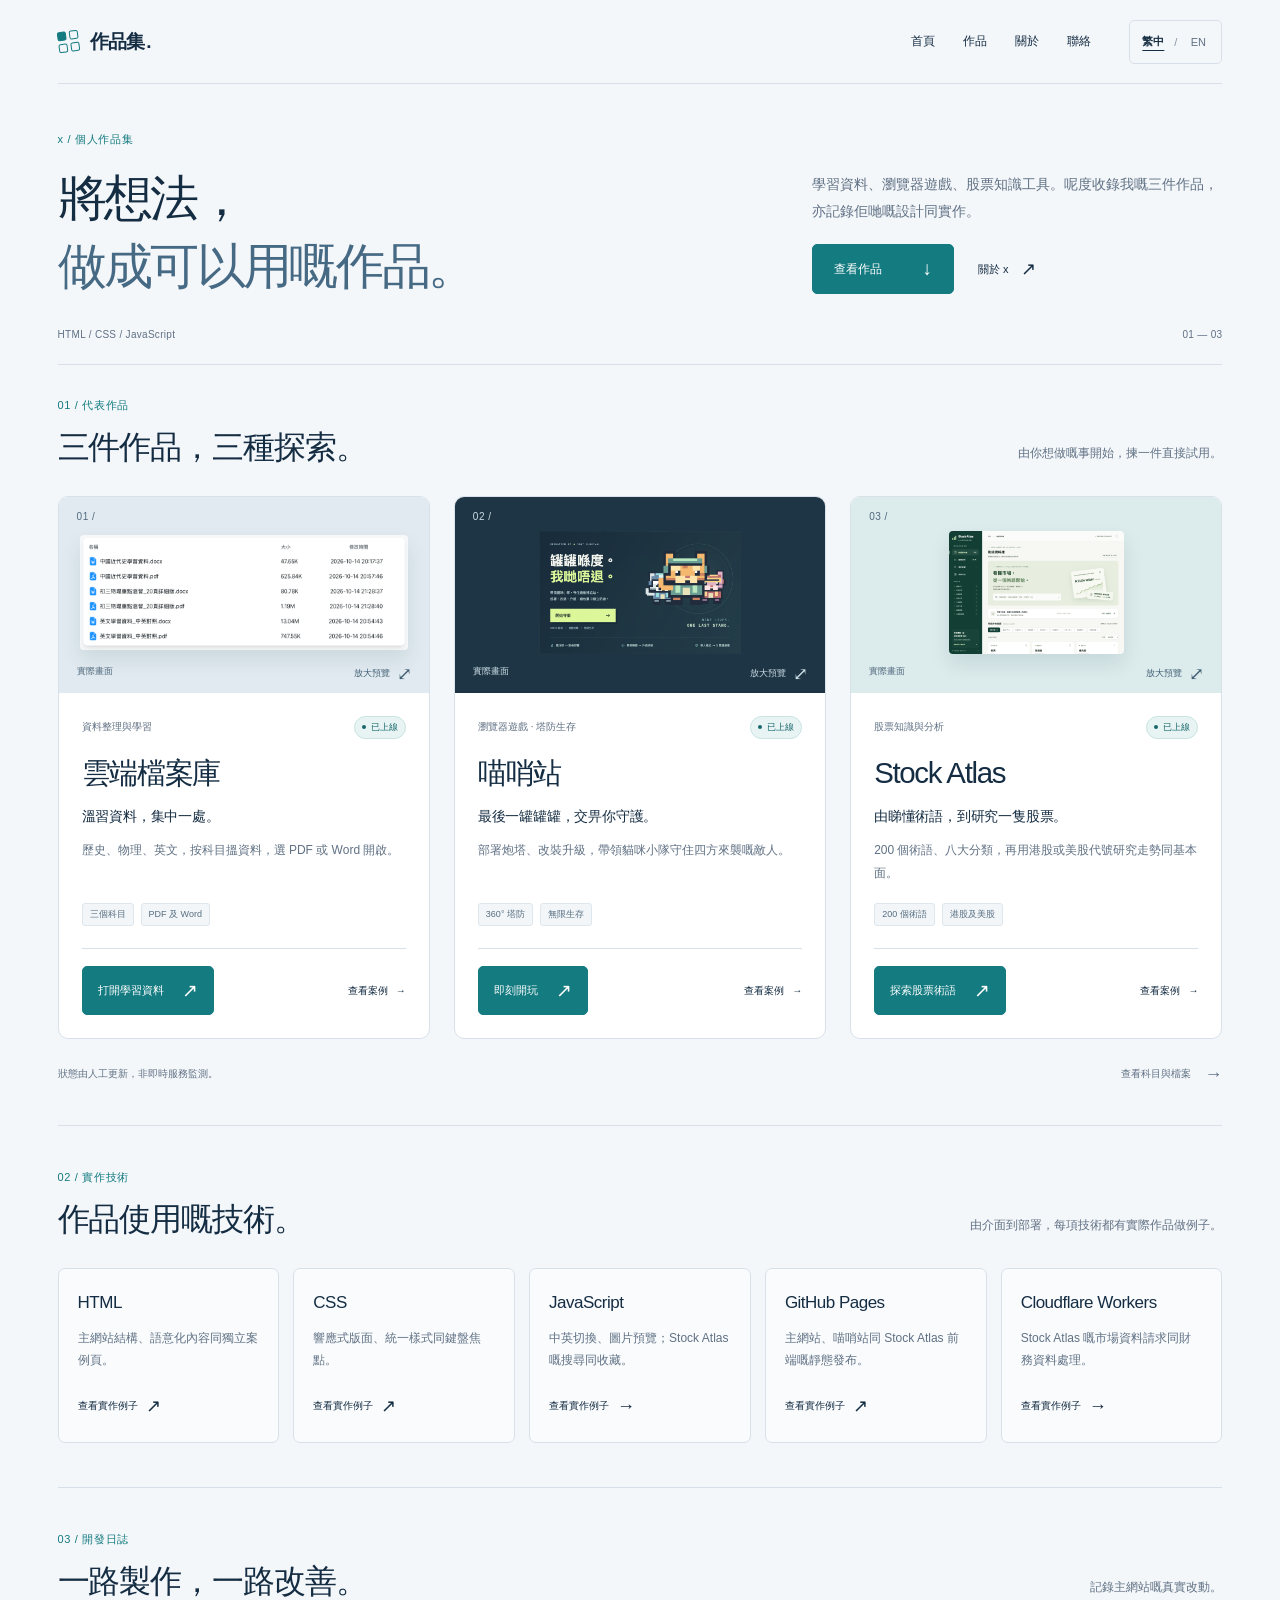
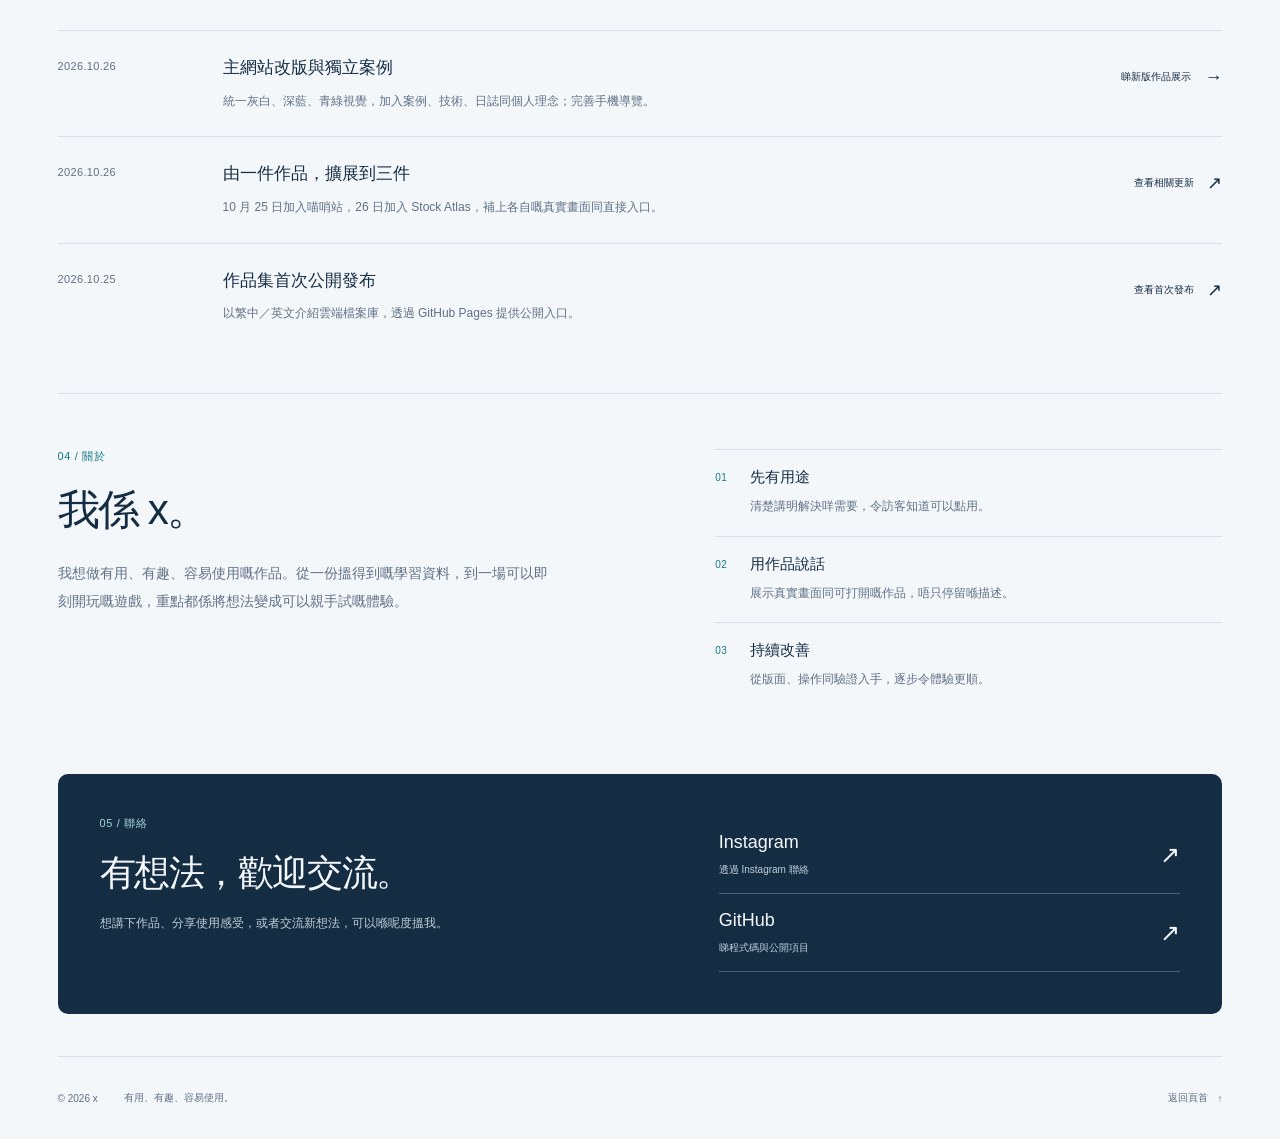
==== commit 1abc8310: "Redesign portfolio with bilingual case studies and development journal" ====
--- a/index.html
+++ b/index.html
@@ -1,62 +1,423 @@
 <!doctype html>
 <html lang="zh-HK">
-  <head>
-    <meta charset="utf-8">
-    <meta name="viewport" content="width=device-width, initial-scale=1">
-    <meta name="description" content="探索可以直接使用嘅作品：雲端檔案庫學習資料、喵哨站貓咪塔防，同 Stock Atlas 股票術語及分析工具。">
-    <meta name="theme-color" content="#f5f4ef">
-    <title>作品集 — 網站、工具與遊戲</title>
-    <link rel="icon" href="favicon.svg?v=8" type="image/svg+xml">
-    <link rel="stylesheet" href="styles.css?v=8">
-    <script src="script.js?v=8" defer></script>
-  </head>
-  <body id="top">
-    <a class="skip-link" href="#main" data-i18n="skip">跳至主要內容</a>
-    <div class="page-shell">
-      <header class="site-header">
-        <a class="brand" href="#top" aria-label="作品集 — 返回頁首" data-i18n-label="home"><span class="brand-symbol" aria-hidden="true"><i></i><i></i><i></i><i></i></span><span data-i18n="portfolio">作品集</span><span class="brand-period" aria-hidden="true">.</span></a>
-        <div class="header-tools">
-          <nav class="main-nav" aria-label="主要導覽" data-i18n-label="navigation"><a href="#work" data-i18n="navWork">作品</a><a href="#resources" data-i18n="navResources">資料內容</a></nav>
-          <div class="language-switch" role="group" aria-label="網站語言" data-i18n-label="language"><button type="button" data-lang="zh" lang="zh-HK" aria-pressed="true">繁中</button><span aria-hidden="true">/</span><button type="button" data-lang="en" lang="en" aria-pressed="false">EN</button></div>
-        </div>
-      </header>
-
-      <main id="main" tabindex="-1">
-        <section class="intro" aria-labelledby="intro-title">
-          <div><p class="eyebrow"><span class="status-dot" aria-hidden="true"></span><span data-i18n="eyebrow">網站、工具與遊戲</span></p><h1 id="intro-title"><span data-i18n="heroLineOne">有用，</span><span class="hero-second" data-i18n="heroLineTwo">亦有趣。</span></h1></div>
-          <div class="intro-aside"><p data-i18n="heroDescription">搵份溫習資料、守住貓咪基地，或者讀懂一個股票術語。由你想做嘅事開始。</p><a class="text-link" href="#work"><span data-i18n="exploreWork">探索三件作品</span><span aria-hidden="true">↓</span></a></div>
-        </section>
-        <section id="work" class="work-section" aria-labelledby="work-title">
-          <div class="collection-heading"><h2 id="work-title" data-i18n="selectedWork">作品目錄</h2><span class="collection-count">01 — 03</span><span class="collection-note" data-i18n="collectionNote">揀一件，直接開始。</span></div>
-          <nav class="project-index" aria-label="揀選作品" data-i18n-label="projectIndex"><a href="#cloud-drive"><span>01</span><span data-i18n="indexStudy">搵學習資料</span><span aria-hidden="true">↙</span></a><a href="#cat-outpost"><span>02</span><span data-i18n="indexGame">玩貓咪塔防</span><span aria-hidden="true">↙</span></a><a href="#stock-atlas"><span>03</span><span data-i18n="indexStock">查術語、研究股票</span><span aria-hidden="true">↙</span></a></nav>
-          <div class="projects-grid">
-            <article id="cloud-drive" class="project-card study-project" aria-labelledby="cloud-drive-title">
-              <div class="project-visual"><span class="visual-number" aria-hidden="true">01 /</span><a class="image-link" href="assets/cloud-drive-files.png" target="_blank" rel="noopener noreferrer" data-preview="cloud-drive" aria-label="放大預覽：雲端檔案庫" data-preview-title="雲端檔案庫"><img class="site-preview" src="assets/cloud-drive-files.png" width="960" height="338" alt="雲端檔案庫實際介面，列出歷史、物理及英文嘅 PDF 和 Word 資料。" data-i18n-alt="previewAlt" fetchpriority="high"></a><span class="visual-label" data-i18n="actualPreview">實際畫面</span><button class="expand-preview" type="button" data-preview="cloud-drive" data-preview-title="雲端檔案庫" aria-label="放大預覽：雲端檔案庫"><span data-i18n="enlargePreview">放大預覽</span><span aria-hidden="true">⤢</span></button></div>
-              <div class="project-copy"><p class="project-category"><span class="category-dot" aria-hidden="true"></span><span data-i18n="projectCategory">檔案與學習</span></p><h3 id="cloud-drive-title" data-i18n="projectTitle">雲端檔案庫</h3><p class="project-lede" data-i18n="projectLede">溫習資料，集中一處。</p><p class="project-description" data-i18n="projectDescription">中國近代史、初三物理、英文中英對照。按科目搵資料，選 PDF 或 Word 開啟。</p><div class="project-tags"><span data-i18n="studyTag">三個科目</span><span data-i18n="formats">PDF 及 Word</span></div><div class="project-actions"><a class="primary-button" href="https://alist-free-drive.onrender.com/GoogleDrive/study" target="_blank" rel="noopener noreferrer"><span data-i18n="openStudy">打開學習資料</span><span aria-hidden="true">↗</span><span class="sr-only" data-i18n="newTab">（於新分頁開啟）</span></a><a class="secondary-link" href="#resources"><span data-i18n="seeSubjects">揀科目</span><span aria-hidden="true">↓</span></a></div></div>
-            </article>
-            <article id="cat-outpost" class="project-card game-project" aria-labelledby="cat-outpost-title">
-              <div class="project-visual"><span class="visual-number" aria-hidden="true">02 /</span><a class="image-link" href="assets/cat-outpost-preview.png" target="_blank" rel="noopener noreferrer" data-preview="cat-outpost" aria-label="放大預覽：喵哨站" data-preview-title="喵哨站"><img class="site-preview" src="assets/cat-outpost-preview.png" width="740" height="450" alt="喵哨站開始畫面，三隻像素貓咪與「罐罐喺度，我哋唔退」標語。" data-i18n-alt="gamePreviewAlt" loading="lazy"></a><span class="visual-label" data-i18n="actualPreview">實際畫面</span><button class="expand-preview" type="button" data-preview="cat-outpost" data-preview-title="喵哨站" aria-label="放大預覽：喵哨站"><span data-i18n="enlargePreview">放大預覽</span><span aria-hidden="true">⤢</span></button></div>
-              <div class="project-copy"><p class="project-category"><span class="category-dot" aria-hidden="true"></span><span data-i18n="gameCategory">瀏覽器遊戲 · 塔防生存</span></p><h3 id="cat-outpost-title" data-i18n="gameTitle">喵哨站</h3><p class="project-lede" data-i18n="gameLede">最後一罐罐罐，交畀你守護。</p><p class="project-description" data-i18n="gameDescription">帶領貓咪小隊，應付四方來襲嘅敵人。部署炮塔、改裝升級，睇下你可以守幾耐。</p><div class="project-tags"><span data-i18n="gamePixel">像素塔防</span><span data-i18n="gameSurvival">無限生存</span></div><div class="project-actions"><a class="primary-button" href="https://freedomxjayden-web.github.io/cat-outpost-360/" target="_blank" rel="noopener noreferrer"><span data-i18n="playGame">即刻開玩</span><span aria-hidden="true">↗</span><span class="sr-only" data-i18n="newTab">（於新分頁開啟）</span></a><span class="action-note" data-i18n="browserPlay">瀏覽器直接玩</span></div></div>
-            </article>
-            <article id="stock-atlas" class="project-card stock-project" aria-labelledby="stock-atlas-title">
-              <div class="project-visual"><span class="visual-number" aria-hidden="true">03 /</span><a class="image-link" href="assets/stock-atlas-preview.png" target="_blank" rel="noopener noreferrer" data-preview="stock-atlas" aria-label="放大預覽：Stock Atlas" data-preview-title="Stock Atlas"><img class="site-preview" src="assets/stock-atlas-preview.png" width="1280" height="900" alt="Stock Atlas 實際術語資料庫，包含搜尋欄、八大知識分類及股票術語卡片。" data-i18n-alt="stockPreviewAlt" loading="lazy"></a><span class="visual-label" data-i18n="actualPreview">實際畫面</span><button class="expand-preview" type="button" data-preview="stock-atlas" data-preview-title="Stock Atlas" aria-label="放大預覽：Stock Atlas"><span data-i18n="enlargePreview">放大預覽</span><span aria-hidden="true">⤢</span></button></div>
-              <div class="project-copy"><p class="project-category"><span class="category-dot" aria-hidden="true"></span><span data-i18n="stockCategory">股票知識與分析</span></p><h3 id="stock-atlas-title">Stock Atlas</h3><p class="project-lede" data-i18n="stockLede">由睇懂術語，到研究一隻股票。</p><p class="project-description" data-i18n="stockDescription">用白話解釋同例子理解 200 個股票術語，按八大分類搵概念；再由港股或美股代號，開始研究走勢同基本面。</p><div class="project-tags"><span data-i18n="stockTerms">200 個術語</span><span data-i18n="stockMarkets">港股及美股</span></div><div class="project-actions"><a class="primary-button" href="https://freedomxjayden-web.github.io/stock-atlas/" target="_blank" rel="noopener noreferrer"><span data-i18n="openStock">探索股票術語</span><span aria-hidden="true">↗</span><span class="sr-only" data-i18n="newTab">（於新分頁開啟）</span></a><a class="secondary-link" href="https://freedomxjayden-web.github.io/stock-atlas/#/analysis" target="_blank" rel="noopener noreferrer"><span data-i18n="stockAnalysis">研究一隻股票</span><span aria-hidden="true">↗</span><span class="sr-only" data-i18n="newTab">（於新分頁開啟）</span></a></div></div>
-            </article>
-          </div>
-          <div class="work-footnote"><span data-i18n="previewNote">先睇實際畫面，再打開作品。</span><a class="text-link" href="https://alist-free-drive.onrender.com/GoogleDrive/" target="_blank" rel="noopener noreferrer"><span data-i18n="fullArchive">瀏覽完整雲端檔案庫</span><span aria-hidden="true">↗</span><span class="sr-only" data-i18n="newTab">（於新分頁開啟）</span></a></div>
-        </section>
-        <section id="resources" class="resources-section" aria-labelledby="resources-title">
-          <div class="section-heading"><div><p class="eyebrow" data-i18n="insideProject">01 / 雲端檔案庫 · 學習資料</p><h2 id="resources-title" data-i18n="resourcesTitle">由你要睇嘅科目開始。</h2></div><p class="section-description" data-i18n="resourcesDescription">揀科目，再揀你想用嘅格式。</p></div>
-          <div class="resources-grid">
-            <article class="resource-card" aria-labelledby="history-title"><div class="resource-top"><span class="resource-number">01</span><svg class="resource-icon" viewBox="0 0 32 32" fill="none" aria-hidden="true"><path d="M6 5h17a3 3 0 0 1 3 3v19H9a3 3 0 0 1-3-3V5Z" stroke="currentColor" stroke-width="1.3"/><path d="M6 23h20M11 10h10M11 14h7" stroke="currentColor" stroke-width="1.3"/></svg></div><h3 id="history-title" data-i18n="historyTitle">中國近代史</h3><p data-i18n="historyDescription">學習資料</p><div class="resource-actions" role="group" aria-label="中國近代史資料格式" data-i18n-label="historyFormats"><a href="https://alist-free-drive.onrender.com/GoogleDrive/study/中國近代史學習資料.pdf" target="_blank" rel="noopener noreferrer">PDF<span aria-hidden="true">↗</span><span class="sr-only" data-i18n="newTab">（於新分頁開啟）</span></a><a href="https://alist-free-drive.onrender.com/GoogleDrive/study/中國近代史學習資料.docx" target="_blank" rel="noopener noreferrer">Word<span aria-hidden="true">↗</span><span class="sr-only" data-i18n="newTab">（於新分頁開啟）</span></a></div></article>
-            <article class="resource-card" aria-labelledby="physics-title"><div class="resource-top"><span class="resource-number">02</span><svg class="resource-icon" viewBox="0 0 32 32" fill="none" aria-hidden="true"><path d="m19 3-11 15h8l-3 11 12-16h-8l2-10Z" stroke="currentColor" stroke-width="1.3" stroke-linejoin="round"/></svg></div><h3 id="physics-title" data-i18n="physicsTitle">初三物理</h3><p data-i18n="physicsDescription">重點溫習 · 20 頁詳細版</p><div class="resource-actions" role="group" aria-label="初三物理資料格式" data-i18n-label="physicsFormats"><a href="https://alist-free-drive.onrender.com/GoogleDrive/study/初三物理重點溫習_20頁詳細版.pdf" target="_blank" rel="noopener noreferrer">PDF<span aria-hidden="true">↗</span><span class="sr-only" data-i18n="newTab">（於新分頁開啟）</span></a><a href="https://alist-free-drive.onrender.com/GoogleDrive/study/初三物理重點溫習_20頁詳細版.docx" target="_blank" rel="noopener noreferrer">Word<span aria-hidden="true">↗</span><span class="sr-only" data-i18n="newTab">（於新分頁開啟）</span></a></div></article>
-            <article class="resource-card" aria-labelledby="english-title"><div class="resource-top"><span class="resource-number">03</span><span class="resource-type" aria-hidden="true">Aa</span></div><h3 id="english-title" data-i18n="englishTitle">英文</h3><p data-i18n="englishDescription">中英對照學習資料</p><div class="resource-actions" role="group" aria-label="英文資料格式" data-i18n-label="englishFormats"><a href="https://alist-free-drive.onrender.com/GoogleDrive/study/英文學習資料_中英對照.pdf" target="_blank" rel="noopener noreferrer">PDF<span aria-hidden="true">↗</span><span class="sr-only" data-i18n="newTab">（於新分頁開啟）</span></a><a href="https://alist-free-drive.onrender.com/GoogleDrive/study/英文學習資料_中英對照.docx" target="_blank" rel="noopener noreferrer">Word<span aria-hidden="true">↗</span><span class="sr-only" data-i18n="newTab">（於新分頁開啟）</span></a></div></article>
-          </div>
-          <div class="all-files"><p data-i18n="allFilesDescription">想直接睇晒所有檔案？</p><a href="https://alist-free-drive.onrender.com/GoogleDrive/study" target="_blank" rel="noopener noreferrer"><span data-i18n="allFiles">前往學習資料夾</span><span aria-hidden="true">↗</span><span class="sr-only" data-i18n="newTab">（於新分頁開啟）</span></a></div>
-        </section>
-      </main>
-      <dialog class="preview-dialog" aria-labelledby="preview-title"><div class="dialog-header"><div><p class="eyebrow" data-i18n="actualPreview">實際畫面</p><h2 id="preview-title"></h2></div><button class="close-preview" type="button" autofocus><span data-i18n="closePreview">關閉</span><span aria-hidden="true">×</span></button></div><div class="dialog-image-wrap"><img id="preview-image" alt=""></div><p class="dialog-note" data-i18n="screenshotNote">靜態畫面預覽；使用作品請按作品卡片上嘅按鈕。</p></dialog>
-      <footer class="site-footer"><span>© <span id="year">2026</span> x</span><a class="contact-link" href="https://www.instagram.com/freedomgunvdbeb/" target="_blank" rel="noopener noreferrer"><span data-i18n="contact">聯絡</span><span aria-hidden="true">/</span><span>Instagram ↗</span><span class="sr-only" data-i18n="newTab">（於新分頁開啟）</span></a><a class="back-top" href="#top"><span data-i18n="backTop">返回頁首</span><span aria-hidden="true">↑</span></a></footer>
-    </div>
-  </body>
+<head>
+<meta charset="utf-8">
+<meta name="viewport" content="width=device-width,initial-scale=1">
+<meta name="description" content="x 嘅個人作品集：探索雲端檔案庫、喵哨站及 Stock Atlas，閱讀設計實作案例與主網站開發紀錄。">
+<meta name="theme-color" content="#f4f7fa">
+<title>x 作品集 — 將想法做成可以用嘅作品</title>
+<link rel="canonical" href="https://freedomxjayden-web.github.io/portfolio/">
+<meta property="og:title" content="x 作品集 — 將想法做成可以用嘅作品">
+<meta property="og:description" content="x 嘅個人作品集：探索雲端檔案庫、喵哨站及 Stock Atlas，閱讀設計實作案例與主網站開發紀錄。">
+<meta property="og:type" content="website">
+<meta property="og:url" content="https://freedomxjayden-web.github.io/portfolio/">
+<link rel="icon" href="favicon.svg?v=9" type="image/svg+xml">
+<link rel="stylesheet" href="styles.css?v=9">
+<script src="content.js?v=9" defer>
+</script>
+<script src="script.js?v=9" defer>
+</script>
+</head>
+<body id="top" data-page="home">
+<a class="skip-link" href="#main" data-i18n="skip">跳至主要內容</a>
+<div class="page-shell">
+<header class="site-header">
+<a class="brand" href="#home" aria-label="x 嘅作品集首頁" data-i18n-label="homeLabel">
+<span class="brand-symbol" aria-hidden="true">
+<i>
+</i>
+<i>
+</i>
+<i>
+</i>
+<i>
+</i>
+</span>
+<span data-i18n="portfolio">作品集</span>
+<span class="brand-period" aria-hidden="true">.</span>
+</a>
+<nav id="primary-nav" class="main-nav" aria-label="主要導覽" data-i18n-label="navLabel">
+<a href="#home">
+<span data-i18n="navHome">首頁</span>
+</a>
+<a href="#work">
+<span data-i18n="navWork">作品</span>
+</a>
+<a href="#about">
+<span data-i18n="navAbout">關於</span>
+</a>
+<a href="#contact">
+<span data-i18n="navContact">聯絡</span>
+</a>
+</nav>
+<div class="header-tools">
+<div class="language-switch" role="group" aria-label="網站語言" data-i18n-label="language">
+<button type="button" data-lang="zh" lang="zh-HK" aria-pressed="true">繁中</button>
+<span aria-hidden="true">/</span>
+<button type="button" data-lang="en" lang="en" aria-pressed="false">EN</button>
+</div>
+<button class="menu-button" type="button" aria-expanded="false" aria-controls="primary-nav">
+<span data-i18n="menu">選單</span>
+<span class="menu-icon" aria-hidden="true">
+<i>
+</i>
+<i>
+</i>
+</span>
+</button>
+</div>
+</header>
+<main id="main" tabindex="-1">
+<section id="home" class="intro" aria-labelledby="intro-title">
+<p data-i18n="heroKicker" class="eyebrow">x / 個人作品集</p>
+<div class="intro-layout">
+<div>
+<h1 id="intro-title">
+<span data-i18n="heroFirst">將想法，</span>
+<span data-i18n="heroSecond" class="hero-second">做成可以用嘅作品。</span>
+</h1>
+</div>
+<div class="intro-aside">
+<p data-i18n="heroDescription">學習資料、瀏覽器遊戲、股票知識工具。呢度收錄我嘅三件作品，亦記錄佢哋嘅設計同實作。</p>
+<div class="hero-actions">
+<a class="primary-button" href="#work">
+<span data-i18n="viewWork">查看作品</span>
+<span aria-hidden="true">↓</span>
+</a>
+<a class="text-link" href="#about">
+<span data-i18n="meetX">關於 x</span>
+<span aria-hidden="true">↗</span>
+</a>
+</div>
+</div>
+</div>
+<div class="hero-bottom">
+<span>HTML / CSS / JavaScript</span>
+<span>01 — 03</span>
+</div>
+</section>
+<section id="work" class="work-section" aria-labelledby="work-title">
+<div class="section-heading">
+<div>
+<p data-i18n="workKicker" class="eyebrow">01 / 代表作品</p>
+<h2 data-i18n="selectedWork" id="work-title">三件作品，三種探索。</h2>
+</div>
+<p data-i18n="workIntro" class="section-description">由你想做嘅事開始，揀一件直接試用。</p>
+</div>
+<div class="projects-grid">
+<article id="cloud-drive" class="project-card study-project" aria-labelledby="cloud-drive-title">
+<div class="project-visual study-visual">
+<span class="visual-number" aria-hidden="true">01 /</span>
+<a class="image-link" href="assets/cloud-drive-files.png" target="_blank" rel="noopener noreferrer" data-preview="cloud-drive" aria-label="放大預覽：雲端檔案庫">
+<img class="site-preview" src="assets/cloud-drive-files.png" width="960" height="338" alt="雲端檔案庫實際介面，列出歷史、物理及英文嘅 PDF 和 Word 資料。" data-i18n-alt="previewAlt" fetchpriority="high">
+</a>
+<span data-i18n="actualPreview" class="visual-label">實際畫面</span>
+<button class="expand-preview" type="button" data-preview="cloud-drive" aria-label="放大預覽：雲端檔案庫">
+<span data-i18n="enlargePreview">放大預覽</span>
+<span aria-hidden="true">⤢</span>
+</button>
+</div>
+<div class="project-copy">
+<div class="card-meta">
+<p data-i18n="cloud-drive-category" class="project-category">資料整理與學習</p>
+<span class="status-badge">
+<i aria-hidden="true">
+</i>
+<span data-i18n="live">已上線</span>
+</span>
+</div>
+<h3 data-i18n="cloud-drive-title" id="cloud-drive-title" data-project-title>雲端檔案庫</h3>
+<p data-i18n="cloud-drive-lede" class="project-lede">溫習資料，集中一處。</p>
+<p data-i18n="cloud-drive-description" class="project-description">歷史、物理、英文，按科目搵資料，選 PDF 或 Word 開啟。</p>
+<div class="project-tags">
+<span data-i18n="cloud-drive-tag0">三個科目</span>
+<span data-i18n="cloud-drive-tag1">PDF 及 Word</span>
+</div>
+<div class="project-actions">
+<a class="primary-button" href="https://alist-free-drive.onrender.com/GoogleDrive/study" target="_blank" rel="noopener noreferrer">
+<span data-i18n="cloud-drive-cta">打開學習資料</span>
+<span aria-hidden="true">↗</span>
+<span class="sr-only" data-i18n="newTab">（於新分頁開啟）</span>
+</a>
+<a class="case-link" href="projects/cloud-drive.html">
+<span data-i18n="caseLink">查看案例</span>
+<span aria-hidden="true">→</span>
+</a>
+</div>
+</div>
+</article>
+<article id="cat-outpost" class="project-card game-project" aria-labelledby="cat-outpost-title">
+<div class="project-visual game-visual">
+<span class="visual-number" aria-hidden="true">02 /</span>
+<a class="image-link" href="assets/cat-outpost-preview.png" target="_blank" rel="noopener noreferrer" data-preview="cat-outpost" aria-label="放大預覽：喵哨站">
+<img class="site-preview" src="assets/cat-outpost-preview.png" width="740" height="450" alt="喵哨站開始畫面，三隻像素貓咪與守護最後補給站嘅標語。" data-i18n-alt="gamePreviewAlt" loading="lazy">
+</a>
+<span data-i18n="actualPreview" class="visual-label">實際畫面</span>
+<button class="expand-preview" type="button" data-preview="cat-outpost" aria-label="放大預覽：喵哨站">
+<span data-i18n="enlargePreview">放大預覽</span>
+<span aria-hidden="true">⤢</span>
+</button>
+</div>
+<div class="project-copy">
+<div class="card-meta">
+<p data-i18n="cat-outpost-category" class="project-category">瀏覽器遊戲 · 塔防生存</p>
+<span class="status-badge">
+<i aria-hidden="true">
+</i>
+<span data-i18n="live">已上線</span>
+</span>
+</div>
+<h3 data-i18n="cat-outpost-title" id="cat-outpost-title" data-project-title>喵哨站</h3>
+<p data-i18n="cat-outpost-lede" class="project-lede">最後一罐罐罐，交畀你守護。</p>
+<p data-i18n="cat-outpost-description" class="project-description">部署炮塔、改裝升級，帶領貓咪小隊守住四方來襲嘅敵人。</p>
+<div class="project-tags">
+<span data-i18n="cat-outpost-tag0">360° 塔防</span>
+<span data-i18n="cat-outpost-tag1">無限生存</span>
+</div>
+<div class="project-actions">
+<a class="primary-button" href="https://freedomxjayden-web.github.io/cat-outpost-360/" target="_blank" rel="noopener noreferrer">
+<span data-i18n="cat-outpost-cta">即刻開玩</span>
+<span aria-hidden="true">↗</span>
+<span class="sr-only" data-i18n="newTab">（於新分頁開啟）</span>
+</a>
+<a class="case-link" href="projects/cat-outpost.html">
+<span data-i18n="caseLink">查看案例</span>
+<span aria-hidden="true">→</span>
+</a>
+</div>
+</div>
+</article>
+<article id="stock-atlas" class="project-card stock-project" aria-labelledby="stock-atlas-title">
+<div class="project-visual stock-visual">
+<span class="visual-number" aria-hidden="true">03 /</span>
+<a class="image-link" href="assets/stock-atlas-preview.png" target="_blank" rel="noopener noreferrer" data-preview="stock-atlas" aria-label="放大預覽：Stock Atlas">
+<img class="site-preview" src="assets/stock-atlas-preview.png" width="1280" height="900" alt="Stock Atlas 實際術語資料庫，包含搜尋欄、知識分類及股票術語卡片。" data-i18n-alt="stockPreviewAlt" loading="lazy">
+</a>
+<span data-i18n="actualPreview" class="visual-label">實際畫面</span>
+<button class="expand-preview" type="button" data-preview="stock-atlas" aria-label="放大預覽：Stock Atlas">
+<span data-i18n="enlargePreview">放大預覽</span>
+<span aria-hidden="true">⤢</span>
+</button>
+</div>
+<div class="project-copy">
+<div class="card-meta">
+<p data-i18n="stock-atlas-category" class="project-category">股票知識與分析</p>
+<span class="status-badge">
+<i aria-hidden="true">
+</i>
+<span data-i18n="live">已上線</span>
+</span>
+</div>
+<h3 data-i18n="stock-atlas-title" id="stock-atlas-title" data-project-title>Stock Atlas</h3>
+<p data-i18n="stock-atlas-lede" class="project-lede">由睇懂術語，到研究一隻股票。</p>
+<p data-i18n="stock-atlas-description" class="project-description">200 個術語、八大分類，再用港股或美股代號研究走勢同基本面。</p>
+<div class="project-tags">
+<span data-i18n="stock-atlas-tag0">200 個術語</span>
+<span data-i18n="stock-atlas-tag1">港股及美股</span>
+</div>
+<div class="project-actions">
+<a class="primary-button" href="https://freedomxjayden-web.github.io/stock-atlas/" target="_blank" rel="noopener noreferrer">
+<span data-i18n="stock-atlas-cta">探索股票術語</span>
+<span aria-hidden="true">↗</span>
+<span class="sr-only" data-i18n="newTab">（於新分頁開啟）</span>
+</a>
+<a class="case-link" href="projects/stock-atlas.html">
+<span data-i18n="caseLink">查看案例</span>
+<span aria-hidden="true">→</span>
+</a>
+</div>
+</div>
+</article>
+</div>
+<div class="work-footnote">
+<span data-i18n="statusNote">狀態由人工更新，非即時服務監測。</span>
+<a id="resources" class="text-link" href="projects/cloud-drive.html#resources">
+<span data-i18n="studyLink">查看科目與檔案</span>
+<span aria-hidden="true">→</span>
+</a>
+</div>
+</section>
+<section id="technology" class="content-section" aria-labelledby="tech-title">
+<div class="section-heading">
+<div>
+<p data-i18n="techKicker" class="eyebrow">02 / 實作技術</p>
+<h2 data-i18n="techTitle" id="tech-title">作品使用嘅技術。</h2>
+</div>
+<p data-i18n="techIntro" class="section-description">由介面到部署，每項技術都有實際作品做例子。</p>
+</div>
+<div class="technology-grid">
+<article class="technology-card">
+<h3>HTML</h3>
+<p data-i18n="htmlDetail">主網站結構、語意化內容同獨立案例頁。</p>
+<a class="text-link" href="https://github.com/freedomxjayden-web/portfolio" target="_blank" rel="noopener noreferrer">
+<span data-i18n="techEvidence">查看實作例子</span>
+<span aria-hidden="true">↗</span>
+<span class="sr-only" data-i18n="newTab">（於新分頁開啟）</span>
+</a>
+</article>
+<article class="technology-card">
+<h3>CSS</h3>
+<p data-i18n="cssDetail">響應式版面、統一樣式同鍵盤焦點。</p>
+<a class="text-link" href="https://github.com/freedomxjayden-web/portfolio" target="_blank" rel="noopener noreferrer">
+<span data-i18n="techEvidence">查看實作例子</span>
+<span aria-hidden="true">↗</span>
+<span class="sr-only" data-i18n="newTab">（於新分頁開啟）</span>
+</a>
+</article>
+<article class="technology-card">
+<h3>JavaScript</h3>
+<p data-i18n="jsDetail">中英切換、圖片預覽；Stock Atlas 嘅搜尋同收藏。</p>
+<a class="text-link" href="projects/stock-atlas.html">
+<span data-i18n="techEvidence">查看實作例子</span>
+<span aria-hidden="true">→</span>
+</a>
+</article>
+<article class="technology-card">
+<h3>GitHub Pages</h3>
+<p data-i18n="pagesDetail">主網站、喵哨站同 Stock Atlas 前端嘅靜態發布。</p>
+<a class="text-link" href="https://github.com/freedomxjayden-web/portfolio" target="_blank" rel="noopener noreferrer">
+<span data-i18n="techEvidence">查看實作例子</span>
+<span aria-hidden="true">↗</span>
+<span class="sr-only" data-i18n="newTab">（於新分頁開啟）</span>
+</a>
+</article>
+<article class="technology-card">
+<h3>Cloudflare Workers</h3>
+<p data-i18n="workerDetail">Stock Atlas 嘅市場資料請求同財務資料處理。</p>
+<a class="text-link" href="projects/stock-atlas.html">
+<span data-i18n="techEvidence">查看實作例子</span>
+<span aria-hidden="true">→</span>
+</a>
+</article>
+</div>
+</section>
+<section id="journal" class="content-section" aria-labelledby="journal-title">
+<div class="section-heading">
+<div>
+<p data-i18n="journalKicker" class="eyebrow">03 / 開發日誌</p>
+<h2 data-i18n="journalTitle" id="journal-title">一路製作，一路改善。</h2>
+</div>
+<p data-i18n="journalIntro" class="section-description">記錄主網站嘅真實改動。</p>
+</div>
+<ol class="journal-list">
+<li>
+<time datetime="2026-10-26">2026.10.26</time>
+<div>
+<h3 data-i18n="log3Title">主網站改版與獨立案例</h3>
+<p data-i18n="log3Text">統一灰白、深藍、青綠視覺，加入案例、技術、日誌同個人理念；完善手機導覽。</p>
+</div>
+<a class="text-link" href="#work">
+<span data-i18n="log3Link">睇新版作品展示</span>
+<span aria-hidden="true">→</span>
+</a>
+</li>
+<li>
+<time datetime="2026-10-26">2026.10.26</time>
+<div>
+<h3 data-i18n="log2Title">由一件作品，擴展到三件</h3>
+<p data-i18n="log2Text">10 月 25 日加入喵哨站，26 日加入 Stock Atlas，補上各自嘅真實畫面同直接入口。</p>
+</div>
+<a class="text-link" href="https://github.com/freedomxjayden-web/portfolio/compare/5909746...095606d" target="_blank" rel="noopener noreferrer">
+<span data-i18n="log2Link">查看相關更新</span>
+<span aria-hidden="true">↗</span>
+<span class="sr-only" data-i18n="newTab">（於新分頁開啟）</span>
+</a>
+</li>
+<li>
+<time datetime="2026-10-25">2026.10.25</time>
+<div>
+<h3 data-i18n="log1Title">作品集首次公開發布</h3>
+<p data-i18n="log1Text">以繁中／英文介紹雲端檔案庫，透過 GitHub Pages 提供公開入口。</p>
+</div>
+<a class="text-link" href="https://github.com/freedomxjayden-web/portfolio/commit/5909746" target="_blank" rel="noopener noreferrer">
+<span data-i18n="log1Link">查看首次發布</span>
+<span aria-hidden="true">↗</span>
+<span class="sr-only" data-i18n="newTab">（於新分頁開啟）</span>
+</a>
+</li>
+</ol>
+</section>
+<section id="about" class="content-section about-section" aria-labelledby="about-title">
+<div>
+<p data-i18n="aboutKicker" class="eyebrow">04 / 關於</p>
+<h2 data-i18n="aboutTitle" id="about-title">我係 x。</h2>
+<p data-i18n="aboutText" class="about-description">我想做有用、有趣、容易使用嘅作品。從一份搵得到嘅學習資料，到一場可以即刻開玩嘅遊戲，重點都係將想法變成可以親手試嘅體驗。</p>
+</div>
+<div class="principles">
+<article>
+<span class="principle-number">01</span>
+<div>
+<h3 data-i18n="principle1">先有用途</h3>
+<p data-i18n="principle1Text">清楚講明解決咩需要，令訪客知道可以點用。</p>
+</div>
+</article>
+<article>
+<span class="principle-number">02</span>
+<div>
+<h3 data-i18n="principle2">用作品說話</h3>
+<p data-i18n="principle2Text">展示真實畫面同可打開嘅作品，唔只停留喺描述。</p>
+</div>
+</article>
+<article>
+<span class="principle-number">03</span>
+<div>
+<h3 data-i18n="principle3">持續改善</h3>
+<p data-i18n="principle3Text">從版面、操作同驗證入手，逐步令體驗更順。</p>
+</div>
+</article>
+</div>
+</section>
+<section id="contact" class="contact-section" aria-labelledby="contact-title">
+<div>
+<p data-i18n="contactKicker" class="eyebrow">05 / 聯絡</p>
+<h2 data-i18n="contactTitle" id="contact-title">有想法，歡迎交流。</h2>
+<p data-i18n="contactText">想講下作品、分享使用感受，或者交流新想法，可以喺呢度搵我。</p>
+</div>
+<div class="contact-options">
+<a href="https://www.instagram.com/freedomgunvdbeb/" target="_blank" rel="noopener noreferrer">
+<span>
+<strong>Instagram</strong>
+<span data-i18n="contactInstagram">透過 Instagram 聯絡</span>
+</span>
+<span aria-hidden="true">↗</span>
+<span class="sr-only" data-i18n="newTab">（於新分頁開啟）</span>
+</a>
+<a href="https://github.com/freedomxjayden-web" target="_blank" rel="noopener noreferrer">
+<span>
+<strong>GitHub</strong>
+<span data-i18n="contactGithub">睇程式碼與公開項目</span>
+</span>
+<span aria-hidden="true">↗</span>
+<span class="sr-only" data-i18n="newTab">（於新分頁開啟）</span>
+</a>
+</div>
+</section>
+</main>
+<dialog class="preview-dialog" aria-labelledby="preview-title">
+<div class="dialog-header">
+<div>
+<p data-i18n="actualPreview" class="eyebrow">實際畫面</p>
+<h2 id="preview-title">
+</h2>
+</div>
+<button class="close-preview" type="button" autofocus>
+<span data-i18n="closePreview">關閉</span>
+<span aria-hidden="true">×</span>
+</button>
+</div>
+<div class="dialog-image-wrap">
+<img id="preview-image" alt="">
+</div>
+<p data-i18n="screenshotNote" class="dialog-note">靜態畫面預覽；使用作品請按「打開作品」。</p>
+</dialog>
+<footer class="site-footer">
+<span>© <span id="year">2026</span> x</span>
+<span data-i18n="footerLine" class="footer-line">有用、有趣、容易使用。</span>
+<a href="#top" class="back-top">
+<span data-i18n="backTop">返回頁首</span>
+<span aria-hidden="true">↑</span>
+</a>
+</footer>
+</div>
+</body>
 </html>
--- a/styles.css
+++ b/styles.css
@@ -1,185 +1,12 @@
-:root { --paper:#f5f4ef; --card:#fcfbf7; --ink:#25342c; --muted:#657067; --line:#d9ddd2; --green:#295941; --font:"Helvetica Neue",Arial,"PingFang HK","Noto Sans CJK TC","Microsoft JhengHei",sans-serif; --gutter:clamp(22px,4.5vw,72px); }
-* { box-sizing:border-box; }
-html { scroll-behavior:smooth; scroll-padding-top:100px; }
-body { margin:0; background:var(--paper); color:var(--ink); font-family:var(--font); -webkit-font-smoothing:antialiased; }
-body.preview-open { overflow:hidden; }
-::selection { background:#d7e6c0; color:#173d2b; }
-a { color:inherit; text-decoration:none; }
-button { font:inherit; color:inherit; cursor:pointer; }
-a,button { -webkit-tap-highlight-color:transparent; }
-:focus-visible { outline:3px solid #548453; outline-offset:5px; }
-[hidden] { display:none !important; }
-.page-shell { max-width:1600px; margin:auto; padding:0 var(--gutter); }
-.sr-only { position:absolute; width:1px; height:1px; padding:0; margin:-1px; overflow:hidden; clip-path:inset(50%); white-space:nowrap; border:0; }
-.skip-link { position:fixed; top:12px; left:16px; z-index:30; background:var(--ink); color:white; padding:14px 20px; transform:translateY(-160%); }
-.skip-link:focus { transform:translateY(0); }
-.site-header { display:flex; align-items:center; justify-content:space-between; gap:24px; min-height:80px; border-bottom:1px solid var(--line); position:sticky; top:0; z-index:5; background:var(--paper); }
-.brand { display:inline-flex; align-items:center; gap:11px; min-height:44px; font-size:19px; font-weight:600; letter-spacing:-.04em; }
-.brand-period { margin-left:-9px; }
-.brand-symbol { width:22px; height:22px; display:grid; grid-template-columns:repeat(2,1fr); gap:3px; transform:rotate(-8deg); }
-.brand-symbol i { border:1.5px solid var(--green); border-radius:2px; }
-.brand-symbol i:first-child { background:var(--green); }
-.header-tools,.main-nav { display:flex; align-items:center; gap:30px; }
-.main-nav { font-size:12px; gap:25px; }
-.main-nav a { display:inline-flex; align-items:center; min-height:44px; }
-.main-nav a:hover,.text-link:hover,.secondary-link:hover { text-decoration:underline; text-underline-offset:5px; }
-.language-switch { display:flex; align-items:center; border:1px solid var(--line); border-radius:5px; padding:0 2px; font-size:11px; }
-.language-switch>span { color:#a1aa9f; }
-.language-switch button { background:none; border:0; min-height:40px; min-width:42px; padding:10px 8px; color:var(--muted); }
-.language-switch button[aria-pressed="true"] { color:var(--ink); font-weight:600; text-decoration:underline; text-underline-offset:5px; }
-.intro { display:grid; grid-template-columns:1.2fr 1fr; align-items:end; gap:50px; padding:38px 0 32px; }
-.eyebrow { display:flex; align-items:center; gap:8px; font-size:11px; font-weight:400; letter-spacing:.04em; color:var(--muted); margin:0 0 18px; }
-.status-dot { background:#689451; width:6px; height:6px; border-radius:50%; box-shadow:0 0 0 4px #68945112; }
-h1 { margin:0; font-size:clamp(46px,5vw,72px); line-height:1.15; letter-spacing:-.065em; font-weight:500; }
-.hero-second { color:#75856d; }
-html[lang="en"] h1 { display:flex; flex-wrap:wrap; gap:0 .15em; }
-.intro-aside { max-width:390px; justify-self:end; padding-bottom:4px; }
-.intro-aside p { font-size:15px; line-height:1.9; margin:0 0 15px; color:var(--muted); }
-.text-link { display:inline-flex; align-items:center; gap:20px; min-height:44px; font-size:12px; }
-.text-link>span[aria-hidden] { font-size:17px; }
-.collection-heading { display:flex; align-items:center; gap:14px; padding:19px 0; border-top:1px solid var(--line); }
-.collection-heading h2 { font-size:13px; margin:0; font-weight:500; }
-.collection-count { font-size:10px; color:var(--muted); font-variant-numeric:tabular-nums; }
-.collection-note { margin-left:auto; font-size:11px; color:var(--muted); }
-.project-index { display:grid; grid-template-columns:repeat(3,minmax(0,1fr)); gap:24px; margin-bottom:20px; }
-.project-index a { min-height:44px; display:flex; align-items:center; gap:10px; font-size:12px; }
-.project-index a>span:first-child { color:var(--muted); font-size:10px; }
-.project-index a>span:last-child { margin-left:auto; color:var(--green); }
-.project-index a:hover { color:var(--green); text-decoration:underline; text-underline-offset:5px; }
-.projects-grid { display:grid; grid-template-columns:repeat(3,minmax(0,1fr)); gap:24px; align-items:stretch; }
-.project-card { min-width:0; border:1px solid var(--line); border-radius:10px; overflow:hidden; background:var(--card); display:flex; flex-direction:column; transition:box-shadow .2s,border-color .2s; scroll-margin-top:16px; }
-.project-card:target { border-color:#6e9468; }
-.project-card:hover { border-color:#aabda4; box-shadow:0 12px 28px #273c2c0a; }
-.project-visual { background:#e1e7d7; position:relative; height:clamp(205px,16vw,245px); padding:34px 20px 38px; flex-shrink:0; }
-.visual-number { position:absolute; top:14px; left:18px; font-size:10px; letter-spacing:.05em; color:#52634d; }
-.visual-label { position:absolute; bottom:15px; left:18px; font-size:9px; color:#52634d; }
-.image-link { display:flex; align-items:center; justify-content:center; width:100%; height:100%; transition:transform .25s; }
-.image-link:hover { transform:translateY(-3px); }
-.site-preview { display:block; width:auto; max-width:100%; height:auto; max-height:100%; object-fit:contain; box-shadow:0 12px 20px #1e36251a; border-radius:4px; }
-.game-project .project-visual { background:#1b3540; }
-.game-project .visual-label,.game-project .visual-number { color:#c0d3d5; }
-.game-project .site-preview { box-shadow:none; border-radius:0; }
-.stock-project .project-visual { background:#e9e4d4; }
-.stock-project .site-preview { object-fit:contain; }
-.expand-preview { position:absolute; right:12px; bottom:1px; border:0; background:transparent; display:flex; align-items:center; gap:7px; min-height:36px; padding:6px; color:#435540; font-size:9px; }
-.expand-preview>span:last-child { font-size:18px; }
-.game-project .expand-preview { color:#c0d3d5; }
-.expand-preview:hover { text-decoration:underline; text-underline-offset:4px; }
-.project-copy { padding:26px 25px 23px; display:flex; flex-direction:column; flex:1; align-items:flex-start; }
-.project-category { display:flex; align-items:center; gap:7px; font-size:10px; color:var(--muted); margin:0 0 14px; }
-.category-dot { width:5px; height:5px; background:#6b8656; border-radius:1px; }
-.game-project .category-dot { background:#598e9e; }
-.stock-project .category-dot { background:#a38c4a; }
-.project-copy h3 { margin:0 0 15px; font-size:clamp(27px,2.45vw,36px); font-weight:500; letter-spacing:-.05em; line-height:1.18; }
-.project-lede { font-size:15px; line-height:1.6; margin:0 0 10px; letter-spacing:-.015em; }
-.project-description { font-size:12px; line-height:1.9; color:var(--muted); margin:0 0 19px; }
-.project-tags { display:flex; flex-wrap:wrap; gap:6px; margin-top:auto; margin-bottom:23px; }
-.project-tags span { font-size:9px; line-height:1.5; border:1px solid #dce2d5; background:#eef1e8; padding:4px 7px; border-radius:3px; color:#58694f; }
-.project-actions { display:flex; align-items:center; justify-content:space-between; gap:10px; flex-wrap:wrap; width:100%; padding-top:17px; border-top:1px solid var(--line); }
-.primary-button { display:flex; align-items:center; justify-content:space-between; gap:18px; min-height:46px; padding:12px 15px; font-size:11px; background:var(--green); color:#fffef8; border:1px solid var(--green); border-radius:4px; transition:background .2s; }
-.primary-button>span[aria-hidden] { font-size:19px; }
-.primary-button:hover { background:#173f2c; }
-.primary-button:focus-visible { outline-color:#719657; }
-.secondary-link { display:inline-flex; align-items:center; gap:8px; min-height:44px; font-size:10px; }
-.action-note { font-size:10px; color:var(--muted); }
-.work-footnote { display:flex; align-items:center; justify-content:space-between; gap:24px; padding:13px 0 31px; font-size:10px; color:var(--muted); }
-.work-footnote .text-link { font-size:10px; gap:10px; }
-.resources-section { padding:37px 0 32px; border-top:1px solid var(--line); }
-.section-heading { display:flex; align-items:flex-end; justify-content:space-between; gap:20px; margin-bottom:23px; }
-.section-heading .eyebrow { font-size:10px; margin-bottom:12px; }
-.section-heading h2 { font-size:clamp(24px,2.5vw,34px); line-height:1.3; letter-spacing:-.04em; font-weight:500; margin:0; }
-.section-description { color:var(--muted); font-size:12px; margin:0 0 4px; }
-.resources-grid { display:grid; grid-template-columns:repeat(3,minmax(0,1fr)); gap:24px; }
-.resource-card { position:relative; padding:22px 22px 0; border:1px solid var(--line); border-radius:6px; }
-.resource-top { display:flex; align-items:center; justify-content:space-between; margin-bottom:15px; }
-.resource-number { color:var(--muted); font-size:9px; }
-.resource-icon { width:24px; height:24px; color:#617a55; }
-.resource-type { font-family:Georgia,serif; font-size:25px; color:#617a55; }
-.resource-card h3 { font-size:22px; font-weight:500; letter-spacing:-.04em; line-height:1.3; margin:0 0 8px; }
-.resource-card>p { font-size:11px; color:var(--muted); margin:0 0 19px; line-height:1.7; }
-.resource-actions { display:flex; gap:23px; border-top:1px solid var(--line); }
-.resource-actions a { display:flex; align-items:center; gap:12px; min-height:46px; font-size:11px; }
-.resource-actions a:hover { text-decoration:underline; text-underline-offset:4px; }
-.all-files { display:flex; align-items:center; justify-content:space-between; gap:15px; padding:13px 0; font-size:11px; color:var(--muted); }
-.all-files p { margin:0; }
-.all-files a { display:inline-flex; align-items:center; gap:12px; min-height:44px; color:var(--ink); }
-.all-files a:hover { text-decoration:underline; text-underline-offset:4px; }
-.site-footer { display:flex; align-items:center; min-height:89px; gap:26px; border-top:1px solid var(--line); font-size:10px; color:var(--muted); }
-.site-footer>span:first-child { margin-right:auto; }
-.contact-link,.back-top { display:inline-flex; align-items:center; gap:8px; min-height:44px; }
-.contact-link:hover,.back-top:hover { text-decoration:underline; text-underline-offset:4px; }
-.preview-dialog { width:min(1160px,calc(100% - 40px)); max-height:90dvh; border:1px solid #ccd4c6; padding:24px; border-radius:10px; color:var(--ink); background:var(--paper); box-shadow:0 20px 100px #08170a44; }
-.preview-dialog::backdrop { background:#142319bb; backdrop-filter:blur(6px); }
-.dialog-header { display:flex; justify-content:space-between; align-items:center; gap:20px; margin-bottom:20px; }
-.dialog-header .eyebrow { margin:0 0 6px; font-size:10px; }
-.dialog-header h2 { margin:0; font-size:23px; font-weight:500; letter-spacing:-.03em; }
-.close-preview { display:flex; align-items:center; gap:15px; min-height:44px; padding:8px 13px; border:1px solid var(--line); border-radius:4px; font-size:12px; background:var(--card); }
-.close-preview>span:last-child { font-size:24px; }
-.dialog-image-wrap { padding:18px; background:#e2e6dc; border-radius:5px; }
-#preview-image { display:block; width:100%; height:auto; }
-.dialog-note { color:var(--muted); font-size:11px; line-height:1.7; margin:16px 0 0; }
-html:not(.js) .expand-preview { display:none; }
-@media (min-width:700px) and (max-width:1099px) {
- .projects-grid { grid-template-columns:1fr; gap:20px; }
- .project-card { display:grid; grid-template-columns:1fr 1fr; }
- .project-visual { height:100%; min-height:310px; padding:50px 24px; }
- .image-link { min-height:210px; }
- .site-preview { max-height:260px; }
- .project-copy { padding:27px; }
- .project-copy h3 { font-size:32px; }
- .project-index { gap:18px; }
- .project-index a { font-size:11px; }
- .resources-grid { gap:15px; }
- .resource-card { padding:20px 17px 0; }
-}
-@media (max-width:699px) {
- html { scroll-padding-top:85px; }
- .site-header { min-height:70px; gap:12px; }
- .brand { font-size:17px; }
- .header-tools { gap:18px; }
- .main-nav { display:none; }
- .language-switch button { min-height:38px; }
- .intro { grid-template-columns:1fr; gap:22px; padding:33px 0 28px; }
- h1 { font-size:clamp(45px,8.2vw,60px); }
- .eyebrow { font-size:10px; margin-bottom:15px; }
- .intro-aside { max-width:430px; justify-self:start; }
- .intro-aside p { font-size:13px; line-height:1.8; margin-bottom:3px; }
- .intro-aside .text-link { font-size:11px; }
- .collection-heading { padding:17px 0 10px; }
- .collection-note { font-size:10px; }
- .collection-heading h2 { font-size:12px; }
- .project-index { gap:8px; margin-bottom:12px; }
- .project-index a { font-size:10px; gap:7px; }
- .project-index a>span:first-child { display:none; }
- .project-index a>span:last-child { display:none; }
- .projects-grid { grid-template-columns:1fr; gap:23px; }
- .project-visual { height:clamp(195px,52vw,290px); padding:34px 23px 38px; }
- .project-copy { padding:23px; }
- .project-copy h3 { font-size:31px; margin-bottom:13px; }
- .project-lede { font-size:15px; }
- .project-description { font-size:12px; margin-bottom:16px; }
- .project-tags { margin-bottom:18px; }
- .project-actions { padding-top:15px; }
- .primary-button { font-size:12px; }
- .secondary-link,.action-note { font-size:11px; }
- .work-footnote { align-items:flex-start; flex-direction:column; gap:1px; padding:18px 0 21px; }
- .resources-section { padding:29px 0 23px; }
- .section-heading { align-items:flex-start; flex-direction:column; gap:12px; }
- .section-heading h2 { font-size:26px; }
- .section-description { font-size:11px; }
- .resources-grid { grid-template-columns:1fr; gap:12px; }
- .resource-card { display:grid; grid-template-columns:minmax(0,1fr) auto; column-gap:20px; padding:20px 21px 0; }
- .resource-top { grid-column:2; grid-row:1 / 3; align-items:start; margin:0; }
- .resource-number { display:none; }
- .resource-card h3 { grid-column:1; grid-row:1; font-size:24px; }
- .resource-card>p { grid-column:1; grid-row:2; margin-bottom:16px; }
- .resource-actions { grid-column:1 / -1; }
- .all-files { font-size:10px; }
- .all-files a { gap:8px; }
- .site-footer { flex-wrap:wrap; gap:13px; font-size:9px; }
- .contact-link,.back-top { gap:5px; }
- .preview-dialog { width:calc(100% - 24px); padding:17px; }
- .dialog-image-wrap { padding:8px; }
- .dialog-header h2 { font-size:21px; }
-}
-@media (prefers-reduced-motion:reduce) { html { scroll-behavior:auto; } *,*::before,*::after { transition:none !important; } }
+:root{--paper:#f4f7fa;--card:#fff;--ink:#152d43;--muted:#607184;--line:#d8e1e9;--accent:#147b80;--soft:#e8f3f3;--gutter:clamp(22px,4.5vw,72px);--font:"Helvetica Neue",Arial,"PingFang HK","Noto Sans CJK TC","Microsoft JhengHei",sans-serif}
+*{box-sizing:border-box}html{scroll-behavior:smooth;scroll-padding-top:105px}body{margin:0;background:var(--paper);color:var(--ink);font-family:var(--font);-webkit-font-smoothing:antialiased}body.preview-open{overflow:hidden}::selection{background:#bfe4e3;color:#133d47}a{color:inherit;text-decoration:none}button{font:inherit;color:inherit;cursor:pointer}a,button{-webkit-tap-highlight-color:transparent}:focus-visible{outline:3px solid #16858b;outline-offset:5px}[hidden]{display:none!important}.page-shell{max-width:1600px;margin:auto;padding:0 var(--gutter)}.sr-only{position:absolute;width:1px;height:1px;padding:0;margin:-1px;overflow:hidden;clip-path:inset(50%);white-space:nowrap;border:0}.skip-link{position:fixed;top:12px;left:16px;z-index:30;background:var(--ink);color:white;padding:14px 20px;transform:translateY(-160%)}.skip-link:focus{transform:translateY(0)}
+.site-header{display:flex;align-items:center;justify-content:space-between;gap:38px;min-height:84px;border-bottom:1px solid var(--line);position:sticky;top:0;z-index:5;background:var(--paper)}.brand{display:inline-flex;align-items:center;gap:11px;min-height:44px;font-size:19px;font-weight:600;letter-spacing:-.04em;white-space:nowrap}.brand-period{margin-left:-9px}.brand-symbol{width:21px;height:21px;display:grid;grid-template-columns:repeat(2,1fr);gap:3px;transform:rotate(-8deg)}.brand-symbol i{border:1.5px solid var(--accent);border-radius:2px}.brand-symbol i:first-child{background:var(--accent)}.main-nav,.header-tools{display:flex;align-items:center;gap:28px}.main-nav{font-size:12px;margin-left:auto}.main-nav a{display:inline-flex;align-items:center;min-height:44px}.main-nav a:hover,.text-link:hover,.case-link:hover,.back-link:hover{text-decoration:underline;text-underline-offset:5px}.language-switch{display:flex;align-items:center;border:1px solid var(--line);border-radius:5px;padding:0 2px;font-size:11px}.language-switch>span{color:#8694a2}.language-switch button{background:none;border:0;min-height:42px;min-width:42px;padding:10px 8px;color:var(--muted)}.language-switch button[aria-pressed=true]{color:var(--ink);font-weight:600;text-decoration:underline;text-underline-offset:5px}.menu-button{display:none;align-items:center;gap:10px;min-height:44px;padding:9px 11px;border:1px solid var(--line);border-radius:5px;background:var(--card);font-size:11px}.menu-icon{display:grid;gap:4px;width:14px}.menu-icon i{height:1px;background:currentColor}
+.eyebrow{font-size:11px;font-weight:500;letter-spacing:.06em;color:var(--accent);margin:0 0 17px}.intro{padding:48px 0 0}.intro-layout{display:grid;grid-template-columns:1.5fr 1fr;align-items:end;gap:70px}.intro h1{font-size:clamp(34px,3.8vw,58px);line-height:1.4;letter-spacing:-.055em;font-weight:500;margin:0}.hero-second{display:block;color:#466984}.intro-aside{max-width:410px;justify-self:end;padding-bottom:6px}.intro-aside p{font-size:14px;line-height:1.95;color:var(--muted);margin:0 0 19px}.hero-actions{display:flex;align-items:center;gap:24px;flex-wrap:wrap}.hero-actions .primary-button{padding:13px 21px;font-size:12px;gap:40px}.hero-bottom{display:flex;align-items:center;justify-content:space-between;border-bottom:1px solid var(--line);padding:29px 0 24px;margin-bottom:33px;color:var(--muted);font-size:10px;letter-spacing:.03em}.text-link{display:inline-flex;align-items:center;gap:13px;min-height:44px;font-size:11px}.text-link>span[aria-hidden]{font-size:18px}.section-heading{display:flex;align-items:flex-end;justify-content:space-between;gap:24px;margin-bottom:26px}.section-heading .eyebrow{margin-bottom:12px}.section-heading h2{font-size:clamp(25px,2.5vw,36px);line-height:1.4;letter-spacing:-.035em;font-weight:500;margin:0}.section-description{font-size:12px;line-height:1.8;color:var(--muted);max-width:350px;margin:0 0 5px}
+.projects-grid{display:grid;grid-template-columns:repeat(3,minmax(0,1fr));gap:24px;align-items:stretch}.project-card{min-width:0;border:1px solid var(--line);border-radius:10px;overflow:hidden;background:var(--card);display:flex;flex-direction:column;transition:border-color .2s,box-shadow .2s;scroll-margin-top:16px}.project-card:target{border-color:var(--accent)}.project-card:hover{border-color:#98b8c1;box-shadow:0 12px 28px #19394b0b}.project-visual{background:#e1eaf0;position:relative;height:clamp(195px,15.3vw,235px);padding:34px 21px 39px;flex-shrink:0}.visual-number{position:absolute;top:14px;left:18px;font-size:10px;letter-spacing:.05em;color:#526a7e}.visual-label{position:absolute;bottom:15px;left:18px;font-size:9px;color:#526a7e}.image-link{display:flex;align-items:center;justify-content:center;width:100%;height:100%;transition:transform .25s}.image-link:hover{transform:translateY(-3px)}.site-preview{display:block;width:auto;max-width:100%;height:auto;max-height:100%;object-fit:contain;box-shadow:0 10px 20px #163c491a;border-radius:4px}.game-visual{background:#1d3545}.game-visual .visual-number,.game-visual .visual-label,.game-visual .expand-preview{color:#ccdee6}.game-visual .site-preview{box-shadow:none;border-radius:0}.stock-visual{background:#dcebec}.expand-preview{position:absolute;right:11px;bottom:0;display:flex;align-items:center;gap:7px;min-height:38px;padding:6px;background:none;border:0;color:#405f74;font-size:9px}.expand-preview>span:last-child{font-size:18px}.expand-preview:hover{text-decoration:underline;text-underline-offset:4px}.project-copy{padding:23px;display:flex;flex-direction:column;flex:1;align-items:flex-start}.card-meta{display:flex;align-items:center;justify-content:space-between;gap:10px;flex-wrap:wrap;width:100%;margin-bottom:16px}.project-category{font-size:10px;color:var(--muted);margin:0}.status-badge{display:inline-flex;align-items:center;gap:5px;background:var(--soft);color:#16686c;border:1px solid #c8e4e3;border-radius:20px;padding:4px 7px;font-size:9px;white-space:nowrap;font-weight:400}.status-badge i{width:4px;height:4px;border-radius:50%;background:currentColor}.project-copy h3{font-size:clamp(27px,2.3vw,34px);line-height:1.2;font-weight:500;letter-spacing:-.045em;margin:0 0 15px}.project-lede{font-size:14px;line-height:1.7;margin:0 0 10px;letter-spacing:-.015em}.project-description{font-size:12px;line-height:1.9;color:var(--muted);margin:0 0 18px}.project-tags{display:flex;gap:7px;flex-wrap:wrap;margin-top:auto;margin-bottom:22px}.project-tags span{font-size:9px;padding:4px 7px;border:1px solid #dde7ed;background:#f2f6f9;border-radius:3px;color:#586e80;line-height:1.5}.project-actions{display:flex;align-items:center;justify-content:space-between;flex-wrap:wrap;gap:9px;width:100%;border-top:1px solid var(--line);padding-top:17px}.primary-button{display:inline-flex;align-items:center;justify-content:space-between;gap:18px;min-height:46px;padding:12px 15px;background:var(--accent);border:1px solid var(--accent);color:white;border-radius:5px;font-size:11px;transition:background .2s}.primary-button>span[aria-hidden]{font-size:19px}.primary-button:hover{background:#0a6168;border-color:#0a6168}.case-link{display:inline-flex;align-items:center;gap:8px;min-height:44px;font-size:10px}.work-footnote{display:flex;align-items:center;justify-content:space-between;gap:20px;padding:13px 0 29px;color:var(--muted);font-size:10px}.work-footnote .text-link{font-size:10px}.content-section{padding:44px 0;border-top:1px solid var(--line)}
+.technology-grid{display:grid;grid-template-columns:repeat(5,minmax(0,1fr));gap:14px}.technology-card{display:flex;flex-direction:column;border:1px solid var(--line);border-radius:7px;padding:22px 19px 14px;min-width:0;background:#f9fbfd}.technology-card h3{font-size:17px;line-height:1.4;font-weight:500;letter-spacing:-.03em;margin:0 0 12px}.technology-card p{font-size:12px;line-height:1.9;color:var(--muted);margin:0 0 12px}.technology-card a{margin-top:auto;font-size:10px;gap:8px}.journal-list{list-style:none;padding:0;margin:0}.journal-list li{display:grid;grid-template-columns:135px 1fr 165px;gap:30px;align-items:start;padding:24px 0;border-top:1px solid var(--line)}.journal-list time{font-size:11px;letter-spacing:.03em;color:var(--muted);padding-top:5px;font-variant-numeric:tabular-nums}.journal-list h3{font-size:17px;font-weight:500;line-height:1.5;margin:0 0 9px}.journal-list p{font-size:12px;line-height:1.9;color:var(--muted);max-width:680px;margin:0}.journal-list a{justify-self:end;font-size:10px}.about-section{display:grid;grid-template-columns:1.1fr 1fr;gap:100px;padding:55px 0}.about-section h2{font-size:clamp(34px,3.3vw,47px);font-weight:500;letter-spacing:-.045em;margin:0 0 20px}.about-description{font-size:14px;line-height:2;color:var(--muted);max-width:500px;margin:0}.principles article{display:flex;align-items:start;gap:23px;border-top:1px solid var(--line);padding:18px 0}.principle-number{font-size:10px;letter-spacing:.03em;color:var(--accent);padding-top:4px}.principles h3{font-size:15px;font-weight:500;margin:0 0 8px}.principles p{font-size:12px;color:var(--muted);line-height:1.9;margin:0}.contact-section{display:grid;grid-template-columns:1.2fr 1fr;gap:65px;background:var(--ink);color:#f4f8fc;border-radius:10px;padding:42px;margin:10px 0 42px}.contact-section .eyebrow{color:#a2d6d8}.contact-section h2{font-size:clamp(27px,2.8vw,39px);font-weight:500;line-height:1.4;letter-spacing:-.04em;margin:0 0 14px}.contact-section p:not(.eyebrow){font-size:12px;line-height:1.95;color:#bfcfdb;max-width:430px;margin:0}.contact-options{display:flex;flex-direction:column;justify-content:center}.contact-options a{display:flex;align-items:center;justify-content:space-between;gap:20px;border-bottom:1px solid #4a5f71;padding:16px 0;min-height:78px}.contact-options a:hover{color:#b4e4e4}.contact-options strong{display:block;font-size:18px;font-weight:500;margin-bottom:6px}.contact-options a>span:first-child>span{font-size:10px;color:#bfcfdb}.contact-options a>span[aria-hidden]{font-size:24px}.site-footer{display:flex;align-items:center;gap:26px;min-height:83px;border-top:1px solid var(--line);font-size:10px;color:var(--muted)}.footer-line{margin-right:auto}.site-footer>span:first-child{white-space:nowrap}.back-top{display:inline-flex;align-items:center;gap:9px;min-height:44px;white-space:nowrap}.back-top:hover{text-decoration:underline;text-underline-offset:4px}
+.preview-dialog{width:min(1160px,calc(100% - 40px));max-height:90dvh;border:1px solid var(--line);padding:24px;border-radius:10px;color:var(--ink);background:var(--paper);box-shadow:0 20px 100px #0e223f44}.preview-dialog::backdrop{background:#13283ec9;backdrop-filter:blur(6px)}.dialog-header{display:flex;justify-content:space-between;align-items:center;gap:20px;margin-bottom:20px}.dialog-header .eyebrow{margin:0 0 6px;font-size:10px}.dialog-header h2{margin:0;font-size:23px;font-weight:500;letter-spacing:-.03em}.close-preview{display:flex;align-items:center;gap:15px;min-height:44px;padding:8px 13px;border:1px solid var(--line);border-radius:4px;font-size:12px;background:var(--card)}.close-preview>span:last-child{font-size:24px}.dialog-image-wrap{padding:18px;background:#e0e9ef;border-radius:5px}#preview-image{display:block;width:100%;height:auto}.dialog-note{color:var(--muted);font-size:11px;line-height:1.7;margin:16px 0 0}html:not(.js) .expand-preview{display:none}
+.back-link{display:inline-flex;align-items:center;gap:12px;min-height:44px;font-size:11px;color:var(--muted);margin-top:24px}.case-study{max-width:1140px;margin:auto}.case-hero{padding:25px 0 32px;max-width:800px}.case-kicker{display:flex;align-items:center;gap:15px;font-size:10px;color:var(--accent);margin-bottom:18px}.case-number{color:var(--muted)}.case-hero h1{font-size:clamp(38px,5vw,62px);font-weight:500;line-height:1.25;letter-spacing:-.05em;margin:0 0 20px}.case-purpose{font-size:16px;line-height:1.95;color:var(--muted);max-width:740px;margin:0 0 24px}.case-hero-actions{display:flex;align-items:center;gap:22px;flex-wrap:wrap}.case-category{font-size:11px;color:var(--muted)}.case-hero-actions .primary-button{font-size:12px;gap:35px;min-height:48px}.case-figure{margin:0 0 40px}.case-figure .project-visual{height:clamp(280px,39vw,510px);border-radius:9px;padding:38px 40px 42px}.case-figure .study-visual{height:clamp(230px,30vw,360px)}.case-figure figcaption{font-size:10px;color:var(--muted);margin-top:12px}.case-content{max-width:1040px;margin:auto}.case-block{display:grid;grid-template-columns:210px minmax(0,1fr);gap:45px;border-top:1px solid var(--line);padding:33px 0}.case-block h2{font-size:22px;line-height:1.5;font-weight:500;letter-spacing:-.03em;margin:0}.case-block p,.feature-list{font-size:14px;line-height:2;color:var(--muted);margin:0 0 18px}.case-block p:last-child{margin-bottom:0}.feature-list{padding:0 0 0 20px;margin-bottom:0}.feature-list li{padding-left:5px;margin-bottom:12px}.feature-list li:last-child{margin-bottom:0}.feature-list li::marker{color:var(--accent)}.build-flow{list-style:none;display:grid;grid-template-columns:repeat(3,minmax(0,1fr));gap:10px;margin:25px 0 0;padding:0}.build-flow li{border:1px solid var(--line);background:#edf3f7;border-radius:5px;padding:16px 13px;font-size:11px;line-height:1.7}.flow-number{display:block;font-size:10px;color:var(--accent);margin-bottom:8px}.source-heading{font-size:12px;font-weight:500;margin:25px 0 5px}.source-links{display:flex;align-items:center;gap:12px 25px;flex-wrap:wrap}.source-links .text-link{font-size:11px}.case-extra{padding:10px 0 25px}.case-outro{display:flex;align-items:center;justify-content:space-between;gap:30px;padding:31px;margin:24px 0 42px;border:1px solid #cbdde4;border-radius:9px;background:#e8f0f5}.case-outro h2{font-size:24px;line-height:1.5;font-weight:500;letter-spacing:-.03em;margin:0 0 10px}.case-outro p{font-size:12px;line-height:1.8;color:var(--muted);margin:0}.case-outro .text-link{font-size:11px}.resources-section{border-top:1px solid var(--line);padding:33px 0}.resources-grid{display:grid;grid-template-columns:repeat(3,minmax(0,1fr));gap:18px}.resource-card{position:relative;padding:22px 22px 0;border:1px solid var(--line);background:var(--card);border-radius:6px}.resource-top{display:flex;align-items:center;justify-content:space-between;margin-bottom:15px}.resource-number{color:var(--muted);font-size:9px}.resource-icon{width:24px;height:24px;color:var(--accent)}.resource-type{font-family:Georgia,serif;font-size:25px;color:var(--accent)}.resource-card h3{font-size:22px;font-weight:500;line-height:1.3;letter-spacing:-.04em;margin:0 0 8px}.resource-card>p{font-size:11px;line-height:1.7;color:var(--muted);margin:0 0 19px}.resource-actions{display:flex;gap:23px;border-top:1px solid var(--line)}.resource-actions a{display:flex;align-items:center;gap:12px;min-height:46px;font-size:11px}.resource-actions a:hover{text-decoration:underline;text-underline-offset:4px}.all-files{display:flex;align-items:center;justify-content:space-between;gap:15px;padding:13px 0;font-size:11px;color:var(--muted)}.all-files p{margin:0}.all-files a{display:inline-flex;align-items:center;gap:12px;min-height:44px;color:var(--ink)}.all-files a:hover{text-decoration:underline;text-underline-offset:4px}
+@media(min-width:700px) and (max-width:1099px){.intro-layout{grid-template-columns:1.3fr 1fr;gap:35px}.intro h1{font-size:36px}.projects-grid{grid-template-columns:1fr;gap:20px}.project-card{display:grid;grid-template-columns:1fr 1fr}.project-visual{height:100%;min-height:310px;padding:50px 24px}.image-link{min-height:210px}.site-preview{max-height:260px}.project-copy{padding:27px}.project-copy h3{font-size:32px}.technology-grid{grid-template-columns:repeat(3,minmax(0,1fr))}.about-section{gap:45px}.contact-section{gap:30px;padding:30px}.journal-list li{grid-template-columns:95px 1fr;gap:18px}.journal-list li>a{grid-column:2;justify-self:start;min-height:30px;margin-top:-10px}.case-block{grid-template-columns:170px minmax(0,1fr);gap:25px}.case-outro{align-items:start;flex-direction:column}.case-figure .site-preview{max-height:100%}.case-figure .image-link{min-height:0}.resources-grid{gap:13px}.resource-card{padding:20px 17px 0}}
+@media(max-width:699px){html{scroll-padding-top:90px}.site-header{min-height:72px;gap:12px;flex-wrap:wrap;padding:0}.brand{font-size:16px}.header-tools{gap:9px;margin-left:auto}.language-switch{font-size:10px}.language-switch button{min-width:34px;min-height:40px;padding:9px 6px}.main-nav{order:3;width:100%;margin:0;justify-content:space-between;gap:10px;padding-bottom:10px}.js .main-nav{position:absolute;top:calc(100% - 1px);left:0;right:0;background:var(--paper);border:1px solid var(--line);border-radius:0 0 6px 6px;padding:12px 16px;box-shadow:0 10px 20px #172b4012;display:none;grid-template-columns:1fr 1fr;gap:4px 20px}.js .main-nav.is-open{display:grid}.js .menu-button{display:inline-flex}.main-nav a{min-height:44px}.intro{padding-top:31px}.intro .eyebrow{font-size:10px;margin-bottom:18px}.intro-layout{grid-template-columns:1fr;gap:20px}.intro h1{font-size:clamp(29px,6.6vw,43px);line-height:1.5;letter-spacing:-.055em}.intro-aside{justify-self:start;max-width:430px;padding:0}.intro-aside p{font-size:12px;line-height:1.95;margin-bottom:16px}.hero-actions{gap:24px}.hero-actions .primary-button{font-size:11px;padding:11px 17px;gap:28px}.hero-bottom{font-size:8px;padding:24px 0 20px;margin-bottom:27px}.section-heading{align-items:start;flex-direction:column;gap:12px;margin-bottom:20px}.section-heading .eyebrow{font-size:10px;margin-bottom:10px}.section-heading h2{font-size:26px}.section-description{font-size:11px;max-width:100%;margin:0}.projects-grid{grid-template-columns:1fr;gap:22px}.project-visual{height:clamp(190px,52vw,285px);padding:34px 23px 38px}.project-copy{padding:22px}.project-copy h3{font-size:30px;margin-bottom:13px}.project-lede{font-size:14px}.project-description{font-size:12px;margin-bottom:16px}.card-meta{margin-bottom:14px;gap:8px}.project-category{font-size:9px}.status-badge{font-size:9px}.project-tags{margin-bottom:18px}.project-actions{padding-top:14px}.primary-button{font-size:11px}.case-link{font-size:11px}.work-footnote{align-items:start;flex-direction:column;gap:0;padding:18px 0 23px;font-size:9px}.work-footnote .text-link{font-size:11px}.content-section{padding:31px 0}.technology-grid{grid-template-columns:1fr 1fr;gap:11px}.technology-card{padding:18px 15px 10px}.technology-card h3{font-size:16px}.technology-card p{font-size:11px}.technology-card:last-child{grid-column:1 / -1}.journal-list li{grid-template-columns:1fr;gap:10px;padding:21px 0}.journal-list time{font-size:10px;padding:0}.journal-list h3{font-size:16px}.journal-list p{font-size:12px}.journal-list a{justify-self:start;min-height:36px}.about-section{grid-template-columns:1fr;gap:27px}.about-section h2{font-size:38px}.about-description{font-size:13px;line-height:2}.principles article{gap:20px;padding:17px 0}.contact-section{grid-template-columns:1fr;gap:22px;padding:27px 23px;margin:7px 0 30px}.contact-section h2{font-size:28px}.contact-section .eyebrow{font-size:10px}.contact-section p:not(.eyebrow){font-size:12px}.contact-options a{padding:14px 0;min-height:76px}.contact-options strong{font-size:17px}.site-footer{gap:14px;min-height:80px;font-size:9px}.footer-line{display:none}.site-footer>span:first-child{margin-right:auto}.back-top{gap:7px}.preview-dialog{width:calc(100% - 24px);padding:17px}.dialog-image-wrap{padding:8px}.dialog-header h2{font-size:21px}.back-link{font-size:10px;margin-top:15px}.case-hero{padding:20px 0 25px}.case-kicker{gap:11px;font-size:9px}.case-hero h1{font-size:39px}.case-purpose{font-size:14px;line-height:1.95}.case-hero-actions{gap:15px}.case-category{font-size:10px}.case-figure{margin-bottom:28px}.case-figure .project-visual{height:clamp(240px,68vw,400px);padding:34px 20px 38px}.case-figure .study-visual{height:clamp(205px,50vw,300px)}.case-block{grid-template-columns:1fr;gap:17px;padding:26px 0}.case-block h2{font-size:23px}.case-block p,.feature-list{font-size:13px}.build-flow{grid-template-columns:1fr;gap:8px;margin-top:20px}.build-flow li{display:flex;align-items:center;gap:15px;padding:13px 15px}.flow-number{margin:0}.source-links{gap:0;align-items:start;flex-direction:column}.source-links .text-link{font-size:10px}.case-outro{align-items:start;flex-direction:column;padding:24px 21px;gap:20px;margin:15px 0 30px}.case-outro h2{font-size:25px}.case-outro p{font-size:11px}.resources-section{padding:27px 0}.resources-grid{grid-template-columns:1fr;gap:12px}.resource-card{display:grid;grid-template-columns:minmax(0,1fr) auto;column-gap:20px;padding:20px 21px 0}.resource-top{grid-column:2;grid-row:1 / 3;align-items:start;margin:0}.resource-number{display:none}.resource-card h3{grid-column:1;grid-row:1;font-size:24px}.resource-card>p{grid-column:1;grid-row:2;margin-bottom:16px}.resource-actions{grid-column:1 / -1}.all-files{font-size:10px}.all-files a{gap:8px}}
+@media(max-width:359px){.technology-grid{grid-template-columns:1fr}.technology-card:last-child{grid-column:auto}.menu-button{gap:6px;padding:9px}.brand{gap:8px}.brand-symbol{width:18px;height:18px}.header-tools{gap:6px}.case-hero h1{font-size:35px}}
+@media(prefers-reduced-motion:reduce){html{scroll-behavior:auto}*,*::before,*::after{transition:none!important}}
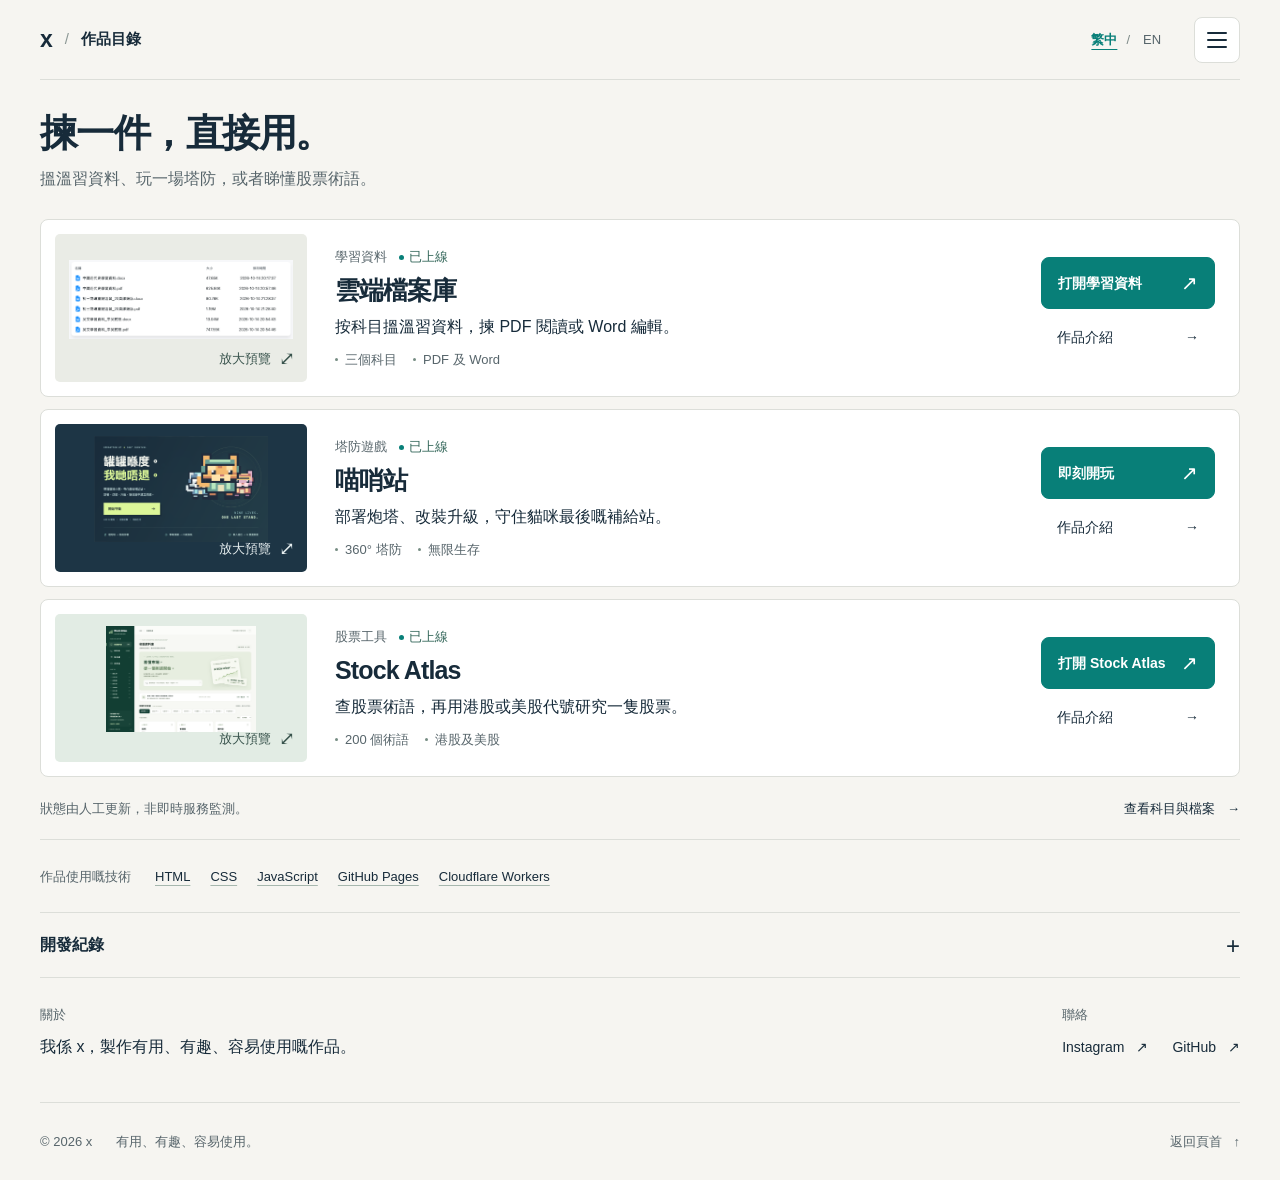
==== commit 8ca27b4e: "Build compact project directory with classified navigation drawer" ====
--- a/index.html
+++ b/index.html
@@ -3,395 +3,338 @@
 <head>
 <meta charset="utf-8">
 <meta name="viewport" content="width=device-width,initial-scale=1">
-<meta name="description" content="x 嘅個人作品集：探索雲端檔案庫、喵哨站及 Stock Atlas，閱讀設計實作案例與主網站開發紀錄。">
-<meta name="theme-color" content="#f4f7fa">
-<title>x 作品集 — 將想法做成可以用嘅作品</title>
+<meta name="description" content="搵溫習資料、玩喵哨站塔防，或者用 Stock Atlas 查術語與研究股票。三件作品，直接使用，各有獨立介紹。">
+<meta name="theme-color" content="#F6F5F1">
+<title>x 作品目錄 — 揀一件，直接用。</title>
 <link rel="canonical" href="https://freedomxjayden-web.github.io/portfolio/">
-<meta property="og:title" content="x 作品集 — 將想法做成可以用嘅作品">
-<meta property="og:description" content="x 嘅個人作品集：探索雲端檔案庫、喵哨站及 Stock Atlas，閱讀設計實作案例與主網站開發紀錄。">
+<meta property="og:title" content="x 作品目錄 — 揀一件，直接用。">
+<meta property="og:description" content="搵溫習資料、玩喵哨站塔防，或者用 Stock Atlas 查術語與研究股票。三件作品，直接使用，各有獨立介紹。">
 <meta property="og:type" content="website">
 <meta property="og:url" content="https://freedomxjayden-web.github.io/portfolio/">
-<link rel="icon" href="favicon.svg?v=9" type="image/svg+xml">
-<link rel="stylesheet" href="styles.css?v=9">
-<script src="content.js?v=9" defer>
+<link rel="icon" href="favicon.svg?v=10" type="image/svg+xml">
+<link rel="stylesheet" href="styles.css?v=10">
+<script src="content.js?v=10" defer>
 </script>
-<script src="script.js?v=9" defer>
+<script src="script.js?v=10" defer>
 </script>
 </head>
 <body id="top" data-page="home">
 <a class="skip-link" href="#main" data-i18n="skip">跳至主要內容</a>
-<div class="page-shell">
+    <div class="page-shell">
 <header class="site-header">
-<a class="brand" href="#home" aria-label="x 嘅作品集首頁" data-i18n-label="homeLabel">
-<span class="brand-symbol" aria-hidden="true">
-<i>
-</i>
-<i>
-</i>
-<i>
-</i>
-<i>
-</i>
-</span>
-<span data-i18n="portfolio">作品集</span>
-<span class="brand-period" aria-hidden="true">.</span>
-</a>
-<nav id="primary-nav" class="main-nav" aria-label="主要導覽" data-i18n-label="navLabel">
-<a href="#home">
-<span data-i18n="navHome">首頁</span>
-</a>
-<a href="#work">
-<span data-i18n="navWork">作品</span>
-</a>
-<a href="#about">
-<span data-i18n="navAbout">關於</span>
-</a>
-<a href="#contact">
-<span data-i18n="navContact">聯絡</span>
-</a>
-</nav>
-<div class="header-tools">
-<div class="language-switch" role="group" aria-label="網站語言" data-i18n-label="language">
+    <a class="brand" href="#home" data-i18n-label="homeLabel" aria-label="x 嘅作品目錄首頁">
+<span class="brand-name" translate="no">x</span>
+<span class="brand-divider" aria-hidden="true">/</span>
+<span data-i18n="portfolio" >作品目錄</span>
+</a>
+    <div class="header-tools">
+<div class="language-switch" role="group" data-i18n-label="language" aria-label="網站語言">
 <button type="button" data-lang="zh" lang="zh-HK" aria-pressed="true">繁中</button>
 <span aria-hidden="true">/</span>
 <button type="button" data-lang="en" lang="en" aria-pressed="false">EN</button>
 </div>
-<button class="menu-button" type="button" aria-expanded="false" aria-controls="primary-nav">
-<span data-i18n="menu">選單</span>
+    <button class="menu-button" type="button" aria-expanded="false" aria-controls="navigation-panel" data-i18n-label="menuOpen" aria-label="打開導覽選單">
 <span class="menu-icon" aria-hidden="true">
 <i>
 </i>
 <i>
 </i>
+<i>
+</i>
 </span>
 </button>
 </div>
 </header>
+    <dialog id="navigation-panel" class="navigation-dialog" aria-labelledby="navigation-title">
+<div class="drawer-header">
+<h2 data-i18n="menuTitle" id="navigation-title">導覽</h2>
+<button class="close-navigation" type="button" data-i18n-label="menuClose" aria-label="關閉導覽選單">
+<span aria-hidden="true">×</span>
+</button>
+</div>
+<p data-i18n="menuIntro" class="navigation-intro">我係 x，製作有用、有趣、容易使用嘅作品。</p>
+<nav id="primary-nav" class="main-nav" data-i18n-label="navLabel" aria-label="主要導覽">
+<a class="directory-link" href="#work">
+<span data-i18n="directoryTitle" >作品目錄</span>
+<span aria-hidden="true">↗</span>
+</a>
+<div class="nav-category">
+<h3 data-i18n="categoryGames" >遊戲</h3>
+<a class="nav-project" href="projects/cat-outpost.html" >
+<strong data-i18n="cat-outpost-title" >喵哨站</strong>
+<span data-i18n="cat-outpost-menu" >貓咪塔防生存遊戲</span>
+</a>
+</div>
+<div class="nav-category">
+<h3 data-i18n="categoryWebsites" >網站</h3>
+<a class="nav-project" href="projects/cloud-drive.html" >
+<strong data-i18n="cloud-drive-title" >雲端檔案庫</strong>
+<span data-i18n="cloud-drive-menu" >歷史、物理、英文溫習資料</span>
+</a>
+<a class="nav-project" href="projects/stock-atlas.html" >
+<strong data-i18n="stock-atlas-title" >Stock Atlas</strong>
+<span data-i18n="stock-atlas-menu" >股票術語與分析工具</span>
+</a>
+</div>
+<div class="nav-category">
+<h3 data-i18n="categoryPrograms" >程式</h3>
+<p data-i18n="noPrograms" class="empty-category">暫時未有作品。</p>
+</div>
+<div class="drawer-contacts">
+<a class="text-link" href="https://www.instagram.com/freedomgunvdbeb/" target="_blank" rel="noopener noreferrer">
+<span data-i18n="instagram" >Instagram</span>
+<span aria-hidden="true">↗</span>
+<span data-i18n="newTab" class="sr-only">（於新分頁開啟）</span>
+</a>
+<a class="text-link" href="https://github.com/freedomxjayden-web" target="_blank" rel="noopener noreferrer">
+<span data-i18n="github" >GitHub</span>
+<span aria-hidden="true">↗</span>
+<span data-i18n="newTab" class="sr-only">（於新分頁開啟）</span>
+</a>
+</div>
+</nav>
+</dialog>
+    <noscript>
+<nav class="static-navigation" aria-label="作品分類">
+<a class="directory-link" href="#work">作品目錄</a>
+<div class="nav-category">
+<h3 data-i18n="categoryGames" >遊戲</h3>
+<a class="nav-project" href="projects/cat-outpost.html" >
+<strong data-i18n="cat-outpost-title" >喵哨站</strong>
+<span data-i18n="cat-outpost-menu" >貓咪塔防生存遊戲</span>
+</a>
+</div>
+<div class="nav-category">
+<h3 data-i18n="categoryWebsites" >網站</h3>
+<a class="nav-project" href="projects/cloud-drive.html" >
+<strong data-i18n="cloud-drive-title" >雲端檔案庫</strong>
+<span data-i18n="cloud-drive-menu" >歷史、物理、英文溫習資料</span>
+</a>
+<a class="nav-project" href="projects/stock-atlas.html" >
+<strong data-i18n="stock-atlas-title" >Stock Atlas</strong>
+<span data-i18n="stock-atlas-menu" >股票術語與分析工具</span>
+</a>
+</div>
+<div class="nav-category">
+<h3 data-i18n="categoryPrograms" >程式</h3>
+<p data-i18n="noPrograms" class="empty-category">暫時未有作品。</p>
+</div>
+</nav>
+</noscript>
 <main id="main" tabindex="-1">
-<section id="home" class="intro" aria-labelledby="intro-title">
-<p data-i18n="heroKicker" class="eyebrow">x / 個人作品集</p>
-<div class="intro-layout">
-<div>
-<h1 id="intro-title">
-<span data-i18n="heroFirst">將想法，</span>
-<span data-i18n="heroSecond" class="hero-second">做成可以用嘅作品。</span>
-</h1>
-</div>
-<div class="intro-aside">
-<p data-i18n="heroDescription">學習資料、瀏覽器遊戲、股票知識工具。呢度收錄我嘅三件作品，亦記錄佢哋嘅設計同實作。</p>
-<div class="hero-actions">
-<a class="primary-button" href="#work">
-<span data-i18n="viewWork">查看作品</span>
-<span aria-hidden="true">↓</span>
-</a>
-<a class="text-link" href="#about">
-<span data-i18n="meetX">關於 x</span>
-<span aria-hidden="true">↗</span>
-</a>
-</div>
-</div>
-</div>
-<div class="hero-bottom">
-<span>HTML / CSS / JavaScript</span>
-<span>01 — 03</span>
-</div>
+<section id="home" class="directory-intro" aria-labelledby="intro-title">
+<h1 data-i18n="heroTitle" id="intro-title">揀一件，直接用。</h1>
+<p data-i18n="heroDescription" >搵溫習資料、玩一場塔防，或者睇懂股票術語。</p>
 </section>
 <section id="work" class="work-section" aria-labelledby="work-title">
-<div class="section-heading">
-<div>
-<p data-i18n="workKicker" class="eyebrow">01 / 代表作品</p>
-<h2 data-i18n="selectedWork" id="work-title">三件作品，三種探索。</h2>
-</div>
-<p data-i18n="workIntro" class="section-description">由你想做嘅事開始，揀一件直接試用。</p>
-</div>
-<div class="projects-grid">
-<article id="cloud-drive" class="project-card study-project" aria-labelledby="cloud-drive-title">
+<h2 data-i18n="directoryTitle" id="work-title" class="sr-only">作品目錄</h2>
+<div class="projects-list">
+<article id="cloud-drive" class="project-card" aria-labelledby="cloud-drive-title">
 <div class="project-visual study-visual">
-<span class="visual-number" aria-hidden="true">01 /</span>
 <a class="image-link" href="assets/cloud-drive-files.png" target="_blank" rel="noopener noreferrer" data-preview="cloud-drive" aria-label="放大預覽：雲端檔案庫">
 <img class="site-preview" src="assets/cloud-drive-files.png" width="960" height="338" alt="雲端檔案庫實際介面，列出歷史、物理及英文嘅 PDF 和 Word 資料。" data-i18n-alt="previewAlt" fetchpriority="high">
 </a>
-<span data-i18n="actualPreview" class="visual-label">實際畫面</span>
 <button class="expand-preview" type="button" data-preview="cloud-drive" aria-label="放大預覽：雲端檔案庫">
-<span data-i18n="enlargePreview">放大預覽</span>
+<span data-i18n="enlargePreview" >放大預覽</span>
 <span aria-hidden="true">⤢</span>
 </button>
 </div>
 <div class="project-copy">
 <div class="card-meta">
-<p data-i18n="cloud-drive-category" class="project-category">資料整理與學習</p>
+<p data-i18n="cloud-drive-category" class="project-category">學習資料</p>
 <span class="status-badge">
 <i aria-hidden="true">
 </i>
-<span data-i18n="live">已上線</span>
+<span data-i18n="live" >已上線</span>
 </span>
 </div>
 <h3 data-i18n="cloud-drive-title" id="cloud-drive-title" data-project-title>雲端檔案庫</h3>
-<p data-i18n="cloud-drive-lede" class="project-lede">溫習資料，集中一處。</p>
-<p data-i18n="cloud-drive-description" class="project-description">歷史、物理、英文，按科目搵資料，選 PDF 或 Word 開啟。</p>
-<div class="project-tags">
-<span data-i18n="cloud-drive-tag0">三個科目</span>
-<span data-i18n="cloud-drive-tag1">PDF 及 Word</span>
+<p data-i18n="cloud-drive-lede" class="project-lede">按科目搵溫習資料，揀 PDF 閱讀或 Word 編輯。</p>
+<ul class="project-tags">
+<li data-i18n="cloud-drive-tag0" >三個科目</li>
+<li data-i18n="cloud-drive-tag1" >PDF 及 Word</li>
+</ul>
 </div>
 <div class="project-actions">
 <a class="primary-button" href="https://alist-free-drive.onrender.com/GoogleDrive/study" target="_blank" rel="noopener noreferrer">
-<span data-i18n="cloud-drive-cta">打開學習資料</span>
-<span aria-hidden="true">↗</span>
-<span class="sr-only" data-i18n="newTab">（於新分頁開啟）</span>
+<span data-i18n="cloud-drive-cta" >打開學習資料</span>
+<span aria-hidden="true">↗</span>
+<span data-i18n="newTab" class="sr-only">（於新分頁開啟）</span>
 </a>
 <a class="case-link" href="projects/cloud-drive.html">
-<span data-i18n="caseLink">查看案例</span>
-<span aria-hidden="true">→</span>
-</a>
-</div>
+<span data-i18n="caseLink" >作品介紹</span>
+<span aria-hidden="true">→</span>
+</a>
 </div>
 </article>
-<article id="cat-outpost" class="project-card game-project" aria-labelledby="cat-outpost-title">
+<article id="cat-outpost" class="project-card" aria-labelledby="cat-outpost-title">
 <div class="project-visual game-visual">
-<span class="visual-number" aria-hidden="true">02 /</span>
 <a class="image-link" href="assets/cat-outpost-preview.png" target="_blank" rel="noopener noreferrer" data-preview="cat-outpost" aria-label="放大預覽：喵哨站">
 <img class="site-preview" src="assets/cat-outpost-preview.png" width="740" height="450" alt="喵哨站開始畫面，三隻像素貓咪與守護最後補給站嘅標語。" data-i18n-alt="gamePreviewAlt" loading="lazy">
 </a>
-<span data-i18n="actualPreview" class="visual-label">實際畫面</span>
 <button class="expand-preview" type="button" data-preview="cat-outpost" aria-label="放大預覽：喵哨站">
-<span data-i18n="enlargePreview">放大預覽</span>
+<span data-i18n="enlargePreview" >放大預覽</span>
 <span aria-hidden="true">⤢</span>
 </button>
 </div>
 <div class="project-copy">
 <div class="card-meta">
-<p data-i18n="cat-outpost-category" class="project-category">瀏覽器遊戲 · 塔防生存</p>
+<p data-i18n="cat-outpost-category" class="project-category">塔防遊戲</p>
 <span class="status-badge">
 <i aria-hidden="true">
 </i>
-<span data-i18n="live">已上線</span>
+<span data-i18n="live" >已上線</span>
 </span>
 </div>
 <h3 data-i18n="cat-outpost-title" id="cat-outpost-title" data-project-title>喵哨站</h3>
-<p data-i18n="cat-outpost-lede" class="project-lede">最後一罐罐罐，交畀你守護。</p>
-<p data-i18n="cat-outpost-description" class="project-description">部署炮塔、改裝升級，帶領貓咪小隊守住四方來襲嘅敵人。</p>
-<div class="project-tags">
-<span data-i18n="cat-outpost-tag0">360° 塔防</span>
-<span data-i18n="cat-outpost-tag1">無限生存</span>
+<p data-i18n="cat-outpost-lede" class="project-lede">部署炮塔、改裝升級，守住貓咪最後嘅補給站。</p>
+<ul class="project-tags">
+<li data-i18n="cat-outpost-tag0" >360° 塔防</li>
+<li data-i18n="cat-outpost-tag1" >無限生存</li>
+</ul>
 </div>
 <div class="project-actions">
 <a class="primary-button" href="https://freedomxjayden-web.github.io/cat-outpost-360/" target="_blank" rel="noopener noreferrer">
-<span data-i18n="cat-outpost-cta">即刻開玩</span>
-<span aria-hidden="true">↗</span>
-<span class="sr-only" data-i18n="newTab">（於新分頁開啟）</span>
+<span data-i18n="cat-outpost-cta" >即刻開玩</span>
+<span aria-hidden="true">↗</span>
+<span data-i18n="newTab" class="sr-only">（於新分頁開啟）</span>
 </a>
 <a class="case-link" href="projects/cat-outpost.html">
-<span data-i18n="caseLink">查看案例</span>
-<span aria-hidden="true">→</span>
-</a>
-</div>
+<span data-i18n="caseLink" >作品介紹</span>
+<span aria-hidden="true">→</span>
+</a>
 </div>
 </article>
-<article id="stock-atlas" class="project-card stock-project" aria-labelledby="stock-atlas-title">
+<article id="stock-atlas" class="project-card" aria-labelledby="stock-atlas-title">
 <div class="project-visual stock-visual">
-<span class="visual-number" aria-hidden="true">03 /</span>
 <a class="image-link" href="assets/stock-atlas-preview.png" target="_blank" rel="noopener noreferrer" data-preview="stock-atlas" aria-label="放大預覽：Stock Atlas">
 <img class="site-preview" src="assets/stock-atlas-preview.png" width="1280" height="900" alt="Stock Atlas 實際術語資料庫，包含搜尋欄、知識分類及股票術語卡片。" data-i18n-alt="stockPreviewAlt" loading="lazy">
 </a>
-<span data-i18n="actualPreview" class="visual-label">實際畫面</span>
 <button class="expand-preview" type="button" data-preview="stock-atlas" aria-label="放大預覽：Stock Atlas">
-<span data-i18n="enlargePreview">放大預覽</span>
+<span data-i18n="enlargePreview" >放大預覽</span>
 <span aria-hidden="true">⤢</span>
 </button>
 </div>
 <div class="project-copy">
 <div class="card-meta">
-<p data-i18n="stock-atlas-category" class="project-category">股票知識與分析</p>
+<p data-i18n="stock-atlas-category" class="project-category">股票工具</p>
 <span class="status-badge">
 <i aria-hidden="true">
 </i>
-<span data-i18n="live">已上線</span>
+<span data-i18n="live" >已上線</span>
 </span>
 </div>
 <h3 data-i18n="stock-atlas-title" id="stock-atlas-title" data-project-title>Stock Atlas</h3>
-<p data-i18n="stock-atlas-lede" class="project-lede">由睇懂術語，到研究一隻股票。</p>
-<p data-i18n="stock-atlas-description" class="project-description">200 個術語、八大分類，再用港股或美股代號研究走勢同基本面。</p>
-<div class="project-tags">
-<span data-i18n="stock-atlas-tag0">200 個術語</span>
-<span data-i18n="stock-atlas-tag1">港股及美股</span>
+<p data-i18n="stock-atlas-lede" class="project-lede">查股票術語，再用港股或美股代號研究一隻股票。</p>
+<ul class="project-tags">
+<li data-i18n="stock-atlas-tag0" >200 個術語</li>
+<li data-i18n="stock-atlas-tag1" >港股及美股</li>
+</ul>
 </div>
 <div class="project-actions">
 <a class="primary-button" href="https://freedomxjayden-web.github.io/stock-atlas/" target="_blank" rel="noopener noreferrer">
-<span data-i18n="stock-atlas-cta">探索股票術語</span>
-<span aria-hidden="true">↗</span>
-<span class="sr-only" data-i18n="newTab">（於新分頁開啟）</span>
+<span data-i18n="stock-atlas-cta" >打開 Stock Atlas</span>
+<span aria-hidden="true">↗</span>
+<span data-i18n="newTab" class="sr-only">（於新分頁開啟）</span>
 </a>
 <a class="case-link" href="projects/stock-atlas.html">
-<span data-i18n="caseLink">查看案例</span>
-<span aria-hidden="true">→</span>
-</a>
-</div>
+<span data-i18n="caseLink" >作品介紹</span>
+<span aria-hidden="true">→</span>
+</a>
 </div>
 </article>
 </div>
 <div class="work-footnote">
-<span data-i18n="statusNote">狀態由人工更新，非即時服務監測。</span>
+<p data-i18n="statusNote" >狀態由人工更新，非即時服務監測。</p>
 <a id="resources" class="text-link" href="projects/cloud-drive.html#resources">
-<span data-i18n="studyLink">查看科目與檔案</span>
-<span aria-hidden="true">→</span>
-</a>
-</div>
-</section>
-<section id="technology" class="content-section" aria-labelledby="tech-title">
-<div class="section-heading">
-<div>
-<p data-i18n="techKicker" class="eyebrow">02 / 實作技術</p>
-<h2 data-i18n="techTitle" id="tech-title">作品使用嘅技術。</h2>
-</div>
-<p data-i18n="techIntro" class="section-description">由介面到部署，每項技術都有實際作品做例子。</p>
-</div>
-<div class="technology-grid">
-<article class="technology-card">
-<h3>HTML</h3>
-<p data-i18n="htmlDetail">主網站結構、語意化內容同獨立案例頁。</p>
-<a class="text-link" href="https://github.com/freedomxjayden-web/portfolio" target="_blank" rel="noopener noreferrer">
-<span data-i18n="techEvidence">查看實作例子</span>
-<span aria-hidden="true">↗</span>
-<span class="sr-only" data-i18n="newTab">（於新分頁開啟）</span>
-</a>
-</article>
-<article class="technology-card">
-<h3>CSS</h3>
-<p data-i18n="cssDetail">響應式版面、統一樣式同鍵盤焦點。</p>
-<a class="text-link" href="https://github.com/freedomxjayden-web/portfolio" target="_blank" rel="noopener noreferrer">
-<span data-i18n="techEvidence">查看實作例子</span>
-<span aria-hidden="true">↗</span>
-<span class="sr-only" data-i18n="newTab">（於新分頁開啟）</span>
-</a>
-</article>
-<article class="technology-card">
-<h3>JavaScript</h3>
-<p data-i18n="jsDetail">中英切換、圖片預覽；Stock Atlas 嘅搜尋同收藏。</p>
-<a class="text-link" href="projects/stock-atlas.html">
-<span data-i18n="techEvidence">查看實作例子</span>
-<span aria-hidden="true">→</span>
-</a>
-</article>
-<article class="technology-card">
-<h3>GitHub Pages</h3>
-<p data-i18n="pagesDetail">主網站、喵哨站同 Stock Atlas 前端嘅靜態發布。</p>
-<a class="text-link" href="https://github.com/freedomxjayden-web/portfolio" target="_blank" rel="noopener noreferrer">
-<span data-i18n="techEvidence">查看實作例子</span>
-<span aria-hidden="true">↗</span>
-<span class="sr-only" data-i18n="newTab">（於新分頁開啟）</span>
-</a>
-</article>
-<article class="technology-card">
-<h3>Cloudflare Workers</h3>
-<p data-i18n="workerDetail">Stock Atlas 嘅市場資料請求同財務資料處理。</p>
-<a class="text-link" href="projects/stock-atlas.html">
-<span data-i18n="techEvidence">查看實作例子</span>
-<span aria-hidden="true">→</span>
-</a>
-</article>
-</div>
-</section>
-<section id="journal" class="content-section" aria-labelledby="journal-title">
-<div class="section-heading">
-<div>
-<p data-i18n="journalKicker" class="eyebrow">03 / 開發日誌</p>
-<h2 data-i18n="journalTitle" id="journal-title">一路製作，一路改善。</h2>
-</div>
-<p data-i18n="journalIntro" class="section-description">記錄主網站嘅真實改動。</p>
-</div>
+<span data-i18n="studyLink" >查看科目與檔案</span>
+<span aria-hidden="true">→</span>
+</a>
+</div>
+</section>
+<section id="technology" class="technology-line" aria-labelledby="tech-title">
+<h2 data-i18n="techTitle" id="tech-title">作品使用嘅技術</h2>
+<div>
+<a href="https://github.com/freedomxjayden-web/portfolio">HTML</a>
+<a href="https://github.com/freedomxjayden-web/portfolio">CSS</a>
+<a href="projects/stock-atlas.html#implementation">JavaScript</a>
+<a href="https://github.com/freedomxjayden-web/portfolio">GitHub Pages</a>
+<a href="projects/stock-atlas.html#implementation">Cloudflare Workers</a>
+</div>
+</section>
+<details id="journal" class="journal-disclosure">
+<summary>
+<span data-i18n="journalTitle" >開發紀錄</span>
+<span class="disclosure-icon" aria-hidden="true">+</span>
+</summary>
 <ol class="journal-list">
 <li>
-<time datetime="2026-10-26">2026.10.26</time>
-<div>
-<h3 data-i18n="log3Title">主網站改版與獨立案例</h3>
-<p data-i18n="log3Text">統一灰白、深藍、青綠視覺，加入案例、技術、日誌同個人理念；完善手機導覽。</p>
-</div>
+<time datetime="2026-10-27">2026-10-27</time>
+<div>
+<h3 data-i18n="log4Title" >精簡目錄，一頁一件作品</h3>
+<p data-i18n="log4Text" >改用三行作品入口，各作品獨立展示；收斂技術、日誌同個人介紹。</p>
 <a class="text-link" href="#work">
-<span data-i18n="log3Link">睇新版作品展示</span>
-<span aria-hidden="true">→</span>
-</a>
+<span data-i18n="log4Link" >查看作品目錄</span>
+<span aria-hidden="true">→</span>
+</a>
+</div>
 </li>
 <li>
-<time datetime="2026-10-26">2026.10.26</time>
-<div>
-<h3 data-i18n="log2Title">由一件作品，擴展到三件</h3>
-<p data-i18n="log2Text">10 月 25 日加入喵哨站，26 日加入 Stock Atlas，補上各自嘅真實畫面同直接入口。</p>
-</div>
-<a class="text-link" href="https://github.com/freedomxjayden-web/portfolio/compare/5909746...095606d" target="_blank" rel="noopener noreferrer">
-<span data-i18n="log2Link">查看相關更新</span>
-<span aria-hidden="true">↗</span>
-<span class="sr-only" data-i18n="newTab">（於新分頁開啟）</span>
-</a>
+<time datetime="2026-10-26">2026-10-26</time>
+<div>
+<h3 data-i18n="log3Title" >主網站改版與獨立案例</h3>
+<p data-i18n="log3Text" >統一灰白、深藍、青綠視覺，加入案例、技術、日誌同個人理念；完善手機導覽。</p>
+<a class="text-link" href="https://github.com/freedomxjayden-web/portfolio/commit/1abc831">
+<span data-i18n="log3Link" >睇新版作品展示</span>
+<span aria-hidden="true">→</span>
+</a>
+</div>
 </li>
 <li>
-<time datetime="2026-10-25">2026.10.25</time>
-<div>
-<h3 data-i18n="log1Title">作品集首次公開發布</h3>
-<p data-i18n="log1Text">以繁中／英文介紹雲端檔案庫，透過 GitHub Pages 提供公開入口。</p>
-</div>
-<a class="text-link" href="https://github.com/freedomxjayden-web/portfolio/commit/5909746" target="_blank" rel="noopener noreferrer">
-<span data-i18n="log1Link">查看首次發布</span>
-<span aria-hidden="true">↗</span>
-<span class="sr-only" data-i18n="newTab">（於新分頁開啟）</span>
-</a>
+<time datetime="2026-10-26">2026-10-26</time>
+<div>
+<h3 data-i18n="log2Title" >由一件作品，擴展到三件</h3>
+<p data-i18n="log2Text" >10 月 25 日加入喵哨站，26 日加入 Stock Atlas，補上各自嘅真實畫面同直接入口。</p>
+<a class="text-link" href="https://github.com/freedomxjayden-web/portfolio/compare/5909746...095606d">
+<span data-i18n="log2Link" >查看相關更新</span>
+<span aria-hidden="true">→</span>
+</a>
+</div>
+</li>
+<li>
+<time datetime="2026-10-25">2026-10-25</time>
+<div>
+<h3 data-i18n="log1Title" >作品集首次公開發布</h3>
+<p data-i18n="log1Text" >以繁中／英文介紹雲端檔案庫，透過 GitHub Pages 提供公開入口。</p>
+<a class="text-link" href="https://github.com/freedomxjayden-web/portfolio/commit/5909746">
+<span data-i18n="log1Link" >查看首次發布</span>
+<span aria-hidden="true">→</span>
+</a>
+</div>
 </li>
 </ol>
-</section>
-<section id="about" class="content-section about-section" aria-labelledby="about-title">
-<div>
-<p data-i18n="aboutKicker" class="eyebrow">04 / 關於</p>
-<h2 data-i18n="aboutTitle" id="about-title">我係 x。</h2>
-<p data-i18n="aboutText" class="about-description">我想做有用、有趣、容易使用嘅作品。從一份搵得到嘅學習資料，到一場可以即刻開玩嘅遊戲，重點都係將想法變成可以親手試嘅體驗。</p>
-</div>
-<div class="principles">
-<article>
-<span class="principle-number">01</span>
-<div>
-<h3 data-i18n="principle1">先有用途</h3>
-<p data-i18n="principle1Text">清楚講明解決咩需要，令訪客知道可以點用。</p>
-</div>
-</article>
-<article>
-<span class="principle-number">02</span>
-<div>
-<h3 data-i18n="principle2">用作品說話</h3>
-<p data-i18n="principle2Text">展示真實畫面同可打開嘅作品，唔只停留喺描述。</p>
-</div>
-</article>
-<article>
-<span class="principle-number">03</span>
-<div>
-<h3 data-i18n="principle3">持續改善</h3>
-<p data-i18n="principle3Text">從版面、操作同驗證入手，逐步令體驗更順。</p>
-</div>
-</article>
-</div>
-</section>
-<section id="contact" class="contact-section" aria-labelledby="contact-title">
-<div>
-<p data-i18n="contactKicker" class="eyebrow">05 / 聯絡</p>
-<h2 data-i18n="contactTitle" id="contact-title">有想法，歡迎交流。</h2>
-<p data-i18n="contactText">想講下作品、分享使用感受，或者交流新想法，可以喺呢度搵我。</p>
-</div>
+</details>
+<div class="directory-bottom">
+<section id="about" aria-labelledby="about-title">
+<h2 data-i18n="navAbout" id="about-title">關於</h2>
+<p data-i18n="aboutText" >我係 x，製作有用、有趣、容易使用嘅作品。</p>
+</section>
+<section id="contact" aria-labelledby="contact-title">
+<h2 data-i18n="contactTitle" id="contact-title">聯絡</h2>
 <div class="contact-options">
-<a href="https://www.instagram.com/freedomgunvdbeb/" target="_blank" rel="noopener noreferrer">
-<span>
-<strong>Instagram</strong>
-<span data-i18n="contactInstagram">透過 Instagram 聯絡</span>
-</span>
-<span aria-hidden="true">↗</span>
-<span class="sr-only" data-i18n="newTab">（於新分頁開啟）</span>
-</a>
-<a href="https://github.com/freedomxjayden-web" target="_blank" rel="noopener noreferrer">
-<span>
-<strong>GitHub</strong>
-<span data-i18n="contactGithub">睇程式碼與公開項目</span>
-</span>
-<span aria-hidden="true">↗</span>
-<span class="sr-only" data-i18n="newTab">（於新分頁開啟）</span>
-</a>
-</div>
-</section>
+<a class="text-link" href="https://www.instagram.com/freedomgunvdbeb/" target="_blank" rel="noopener noreferrer">
+<span data-i18n="instagram" >Instagram</span>
+<span aria-hidden="true">↗</span>
+<span data-i18n="newTab" class="sr-only">（於新分頁開啟）</span>
+</a>
+<a class="text-link" href="https://github.com/freedomxjayden-web" target="_blank" rel="noopener noreferrer">
+<span data-i18n="github" >GitHub</span>
+<span aria-hidden="true">↗</span>
+<span data-i18n="newTab" class="sr-only">（於新分頁開啟）</span>
+</a>
+</div>
+</section>
+</div>
 </main>
 <dialog class="preview-dialog" aria-labelledby="preview-title">
 <div class="dialog-header">
@@ -401,20 +344,27 @@
 </h2>
 </div>
 <button class="close-preview" type="button" autofocus>
-<span data-i18n="closePreview">關閉</span>
+<span data-i18n="closePreview" >關閉</span>
 <span aria-hidden="true">×</span>
 </button>
 </div>
 <div class="dialog-image-wrap">
-<img id="preview-image" alt="">
-</div>
-<p data-i18n="screenshotNote" class="dialog-note">靜態畫面預覽；使用作品請按「打開作品」。</p>
+<img id="preview-image" alt="" width="960" height="338">
+</div>
+<div class="dialog-bottom">
+<p data-i18n="screenshotNote" class="dialog-note">實際畫面截圖；按使用按鈕進入作品網站。</p>
+<a class="primary-button preview-open-project" href="https://alist-free-drive.onrender.com/GoogleDrive/study" target="_blank" rel="noopener noreferrer">
+<span data-i18n="openProject" >打開作品</span>
+<span aria-hidden="true">↗</span>
+<span data-i18n="newTab" class="sr-only">（於新分頁開啟）</span>
+</a>
+</div>
 </dialog>
 <footer class="site-footer">
 <span>© <span id="year">2026</span> x</span>
 <span data-i18n="footerLine" class="footer-line">有用、有趣、容易使用。</span>
 <a href="#top" class="back-top">
-<span data-i18n="backTop">返回頁首</span>
+<span data-i18n="backTop" >返回頁首</span>
 <span aria-hidden="true">↑</span>
 </a>
 </footer>
--- a/styles.css
+++ b/styles.css
@@ -1,12 +1,274 @@
-:root{--paper:#f4f7fa;--card:#fff;--ink:#152d43;--muted:#607184;--line:#d8e1e9;--accent:#147b80;--soft:#e8f3f3;--gutter:clamp(22px,4.5vw,72px);--font:"Helvetica Neue",Arial,"PingFang HK","Noto Sans CJK TC","Microsoft JhengHei",sans-serif}
-*{box-sizing:border-box}html{scroll-behavior:smooth;scroll-padding-top:105px}body{margin:0;background:var(--paper);color:var(--ink);font-family:var(--font);-webkit-font-smoothing:antialiased}body.preview-open{overflow:hidden}::selection{background:#bfe4e3;color:#133d47}a{color:inherit;text-decoration:none}button{font:inherit;color:inherit;cursor:pointer}a,button{-webkit-tap-highlight-color:transparent}:focus-visible{outline:3px solid #16858b;outline-offset:5px}[hidden]{display:none!important}.page-shell{max-width:1600px;margin:auto;padding:0 var(--gutter)}.sr-only{position:absolute;width:1px;height:1px;padding:0;margin:-1px;overflow:hidden;clip-path:inset(50%);white-space:nowrap;border:0}.skip-link{position:fixed;top:12px;left:16px;z-index:30;background:var(--ink);color:white;padding:14px 20px;transform:translateY(-160%)}.skip-link:focus{transform:translateY(0)}
-.site-header{display:flex;align-items:center;justify-content:space-between;gap:38px;min-height:84px;border-bottom:1px solid var(--line);position:sticky;top:0;z-index:5;background:var(--paper)}.brand{display:inline-flex;align-items:center;gap:11px;min-height:44px;font-size:19px;font-weight:600;letter-spacing:-.04em;white-space:nowrap}.brand-period{margin-left:-9px}.brand-symbol{width:21px;height:21px;display:grid;grid-template-columns:repeat(2,1fr);gap:3px;transform:rotate(-8deg)}.brand-symbol i{border:1.5px solid var(--accent);border-radius:2px}.brand-symbol i:first-child{background:var(--accent)}.main-nav,.header-tools{display:flex;align-items:center;gap:28px}.main-nav{font-size:12px;margin-left:auto}.main-nav a{display:inline-flex;align-items:center;min-height:44px}.main-nav a:hover,.text-link:hover,.case-link:hover,.back-link:hover{text-decoration:underline;text-underline-offset:5px}.language-switch{display:flex;align-items:center;border:1px solid var(--line);border-radius:5px;padding:0 2px;font-size:11px}.language-switch>span{color:#8694a2}.language-switch button{background:none;border:0;min-height:42px;min-width:42px;padding:10px 8px;color:var(--muted)}.language-switch button[aria-pressed=true]{color:var(--ink);font-weight:600;text-decoration:underline;text-underline-offset:5px}.menu-button{display:none;align-items:center;gap:10px;min-height:44px;padding:9px 11px;border:1px solid var(--line);border-radius:5px;background:var(--card);font-size:11px}.menu-icon{display:grid;gap:4px;width:14px}.menu-icon i{height:1px;background:currentColor}
-.eyebrow{font-size:11px;font-weight:500;letter-spacing:.06em;color:var(--accent);margin:0 0 17px}.intro{padding:48px 0 0}.intro-layout{display:grid;grid-template-columns:1.5fr 1fr;align-items:end;gap:70px}.intro h1{font-size:clamp(34px,3.8vw,58px);line-height:1.4;letter-spacing:-.055em;font-weight:500;margin:0}.hero-second{display:block;color:#466984}.intro-aside{max-width:410px;justify-self:end;padding-bottom:6px}.intro-aside p{font-size:14px;line-height:1.95;color:var(--muted);margin:0 0 19px}.hero-actions{display:flex;align-items:center;gap:24px;flex-wrap:wrap}.hero-actions .primary-button{padding:13px 21px;font-size:12px;gap:40px}.hero-bottom{display:flex;align-items:center;justify-content:space-between;border-bottom:1px solid var(--line);padding:29px 0 24px;margin-bottom:33px;color:var(--muted);font-size:10px;letter-spacing:.03em}.text-link{display:inline-flex;align-items:center;gap:13px;min-height:44px;font-size:11px}.text-link>span[aria-hidden]{font-size:18px}.section-heading{display:flex;align-items:flex-end;justify-content:space-between;gap:24px;margin-bottom:26px}.section-heading .eyebrow{margin-bottom:12px}.section-heading h2{font-size:clamp(25px,2.5vw,36px);line-height:1.4;letter-spacing:-.035em;font-weight:500;margin:0}.section-description{font-size:12px;line-height:1.8;color:var(--muted);max-width:350px;margin:0 0 5px}
-.projects-grid{display:grid;grid-template-columns:repeat(3,minmax(0,1fr));gap:24px;align-items:stretch}.project-card{min-width:0;border:1px solid var(--line);border-radius:10px;overflow:hidden;background:var(--card);display:flex;flex-direction:column;transition:border-color .2s,box-shadow .2s;scroll-margin-top:16px}.project-card:target{border-color:var(--accent)}.project-card:hover{border-color:#98b8c1;box-shadow:0 12px 28px #19394b0b}.project-visual{background:#e1eaf0;position:relative;height:clamp(195px,15.3vw,235px);padding:34px 21px 39px;flex-shrink:0}.visual-number{position:absolute;top:14px;left:18px;font-size:10px;letter-spacing:.05em;color:#526a7e}.visual-label{position:absolute;bottom:15px;left:18px;font-size:9px;color:#526a7e}.image-link{display:flex;align-items:center;justify-content:center;width:100%;height:100%;transition:transform .25s}.image-link:hover{transform:translateY(-3px)}.site-preview{display:block;width:auto;max-width:100%;height:auto;max-height:100%;object-fit:contain;box-shadow:0 10px 20px #163c491a;border-radius:4px}.game-visual{background:#1d3545}.game-visual .visual-number,.game-visual .visual-label,.game-visual .expand-preview{color:#ccdee6}.game-visual .site-preview{box-shadow:none;border-radius:0}.stock-visual{background:#dcebec}.expand-preview{position:absolute;right:11px;bottom:0;display:flex;align-items:center;gap:7px;min-height:38px;padding:6px;background:none;border:0;color:#405f74;font-size:9px}.expand-preview>span:last-child{font-size:18px}.expand-preview:hover{text-decoration:underline;text-underline-offset:4px}.project-copy{padding:23px;display:flex;flex-direction:column;flex:1;align-items:flex-start}.card-meta{display:flex;align-items:center;justify-content:space-between;gap:10px;flex-wrap:wrap;width:100%;margin-bottom:16px}.project-category{font-size:10px;color:var(--muted);margin:0}.status-badge{display:inline-flex;align-items:center;gap:5px;background:var(--soft);color:#16686c;border:1px solid #c8e4e3;border-radius:20px;padding:4px 7px;font-size:9px;white-space:nowrap;font-weight:400}.status-badge i{width:4px;height:4px;border-radius:50%;background:currentColor}.project-copy h3{font-size:clamp(27px,2.3vw,34px);line-height:1.2;font-weight:500;letter-spacing:-.045em;margin:0 0 15px}.project-lede{font-size:14px;line-height:1.7;margin:0 0 10px;letter-spacing:-.015em}.project-description{font-size:12px;line-height:1.9;color:var(--muted);margin:0 0 18px}.project-tags{display:flex;gap:7px;flex-wrap:wrap;margin-top:auto;margin-bottom:22px}.project-tags span{font-size:9px;padding:4px 7px;border:1px solid #dde7ed;background:#f2f6f9;border-radius:3px;color:#586e80;line-height:1.5}.project-actions{display:flex;align-items:center;justify-content:space-between;flex-wrap:wrap;gap:9px;width:100%;border-top:1px solid var(--line);padding-top:17px}.primary-button{display:inline-flex;align-items:center;justify-content:space-between;gap:18px;min-height:46px;padding:12px 15px;background:var(--accent);border:1px solid var(--accent);color:white;border-radius:5px;font-size:11px;transition:background .2s}.primary-button>span[aria-hidden]{font-size:19px}.primary-button:hover{background:#0a6168;border-color:#0a6168}.case-link{display:inline-flex;align-items:center;gap:8px;min-height:44px;font-size:10px}.work-footnote{display:flex;align-items:center;justify-content:space-between;gap:20px;padding:13px 0 29px;color:var(--muted);font-size:10px}.work-footnote .text-link{font-size:10px}.content-section{padding:44px 0;border-top:1px solid var(--line)}
-.technology-grid{display:grid;grid-template-columns:repeat(5,minmax(0,1fr));gap:14px}.technology-card{display:flex;flex-direction:column;border:1px solid var(--line);border-radius:7px;padding:22px 19px 14px;min-width:0;background:#f9fbfd}.technology-card h3{font-size:17px;line-height:1.4;font-weight:500;letter-spacing:-.03em;margin:0 0 12px}.technology-card p{font-size:12px;line-height:1.9;color:var(--muted);margin:0 0 12px}.technology-card a{margin-top:auto;font-size:10px;gap:8px}.journal-list{list-style:none;padding:0;margin:0}.journal-list li{display:grid;grid-template-columns:135px 1fr 165px;gap:30px;align-items:start;padding:24px 0;border-top:1px solid var(--line)}.journal-list time{font-size:11px;letter-spacing:.03em;color:var(--muted);padding-top:5px;font-variant-numeric:tabular-nums}.journal-list h3{font-size:17px;font-weight:500;line-height:1.5;margin:0 0 9px}.journal-list p{font-size:12px;line-height:1.9;color:var(--muted);max-width:680px;margin:0}.journal-list a{justify-self:end;font-size:10px}.about-section{display:grid;grid-template-columns:1.1fr 1fr;gap:100px;padding:55px 0}.about-section h2{font-size:clamp(34px,3.3vw,47px);font-weight:500;letter-spacing:-.045em;margin:0 0 20px}.about-description{font-size:14px;line-height:2;color:var(--muted);max-width:500px;margin:0}.principles article{display:flex;align-items:start;gap:23px;border-top:1px solid var(--line);padding:18px 0}.principle-number{font-size:10px;letter-spacing:.03em;color:var(--accent);padding-top:4px}.principles h3{font-size:15px;font-weight:500;margin:0 0 8px}.principles p{font-size:12px;color:var(--muted);line-height:1.9;margin:0}.contact-section{display:grid;grid-template-columns:1.2fr 1fr;gap:65px;background:var(--ink);color:#f4f8fc;border-radius:10px;padding:42px;margin:10px 0 42px}.contact-section .eyebrow{color:#a2d6d8}.contact-section h2{font-size:clamp(27px,2.8vw,39px);font-weight:500;line-height:1.4;letter-spacing:-.04em;margin:0 0 14px}.contact-section p:not(.eyebrow){font-size:12px;line-height:1.95;color:#bfcfdb;max-width:430px;margin:0}.contact-options{display:flex;flex-direction:column;justify-content:center}.contact-options a{display:flex;align-items:center;justify-content:space-between;gap:20px;border-bottom:1px solid #4a5f71;padding:16px 0;min-height:78px}.contact-options a:hover{color:#b4e4e4}.contact-options strong{display:block;font-size:18px;font-weight:500;margin-bottom:6px}.contact-options a>span:first-child>span{font-size:10px;color:#bfcfdb}.contact-options a>span[aria-hidden]{font-size:24px}.site-footer{display:flex;align-items:center;gap:26px;min-height:83px;border-top:1px solid var(--line);font-size:10px;color:var(--muted)}.footer-line{margin-right:auto}.site-footer>span:first-child{white-space:nowrap}.back-top{display:inline-flex;align-items:center;gap:9px;min-height:44px;white-space:nowrap}.back-top:hover{text-decoration:underline;text-underline-offset:4px}
-.preview-dialog{width:min(1160px,calc(100% - 40px));max-height:90dvh;border:1px solid var(--line);padding:24px;border-radius:10px;color:var(--ink);background:var(--paper);box-shadow:0 20px 100px #0e223f44}.preview-dialog::backdrop{background:#13283ec9;backdrop-filter:blur(6px)}.dialog-header{display:flex;justify-content:space-between;align-items:center;gap:20px;margin-bottom:20px}.dialog-header .eyebrow{margin:0 0 6px;font-size:10px}.dialog-header h2{margin:0;font-size:23px;font-weight:500;letter-spacing:-.03em}.close-preview{display:flex;align-items:center;gap:15px;min-height:44px;padding:8px 13px;border:1px solid var(--line);border-radius:4px;font-size:12px;background:var(--card)}.close-preview>span:last-child{font-size:24px}.dialog-image-wrap{padding:18px;background:#e0e9ef;border-radius:5px}#preview-image{display:block;width:100%;height:auto}.dialog-note{color:var(--muted);font-size:11px;line-height:1.7;margin:16px 0 0}html:not(.js) .expand-preview{display:none}
-.back-link{display:inline-flex;align-items:center;gap:12px;min-height:44px;font-size:11px;color:var(--muted);margin-top:24px}.case-study{max-width:1140px;margin:auto}.case-hero{padding:25px 0 32px;max-width:800px}.case-kicker{display:flex;align-items:center;gap:15px;font-size:10px;color:var(--accent);margin-bottom:18px}.case-number{color:var(--muted)}.case-hero h1{font-size:clamp(38px,5vw,62px);font-weight:500;line-height:1.25;letter-spacing:-.05em;margin:0 0 20px}.case-purpose{font-size:16px;line-height:1.95;color:var(--muted);max-width:740px;margin:0 0 24px}.case-hero-actions{display:flex;align-items:center;gap:22px;flex-wrap:wrap}.case-category{font-size:11px;color:var(--muted)}.case-hero-actions .primary-button{font-size:12px;gap:35px;min-height:48px}.case-figure{margin:0 0 40px}.case-figure .project-visual{height:clamp(280px,39vw,510px);border-radius:9px;padding:38px 40px 42px}.case-figure .study-visual{height:clamp(230px,30vw,360px)}.case-figure figcaption{font-size:10px;color:var(--muted);margin-top:12px}.case-content{max-width:1040px;margin:auto}.case-block{display:grid;grid-template-columns:210px minmax(0,1fr);gap:45px;border-top:1px solid var(--line);padding:33px 0}.case-block h2{font-size:22px;line-height:1.5;font-weight:500;letter-spacing:-.03em;margin:0}.case-block p,.feature-list{font-size:14px;line-height:2;color:var(--muted);margin:0 0 18px}.case-block p:last-child{margin-bottom:0}.feature-list{padding:0 0 0 20px;margin-bottom:0}.feature-list li{padding-left:5px;margin-bottom:12px}.feature-list li:last-child{margin-bottom:0}.feature-list li::marker{color:var(--accent)}.build-flow{list-style:none;display:grid;grid-template-columns:repeat(3,minmax(0,1fr));gap:10px;margin:25px 0 0;padding:0}.build-flow li{border:1px solid var(--line);background:#edf3f7;border-radius:5px;padding:16px 13px;font-size:11px;line-height:1.7}.flow-number{display:block;font-size:10px;color:var(--accent);margin-bottom:8px}.source-heading{font-size:12px;font-weight:500;margin:25px 0 5px}.source-links{display:flex;align-items:center;gap:12px 25px;flex-wrap:wrap}.source-links .text-link{font-size:11px}.case-extra{padding:10px 0 25px}.case-outro{display:flex;align-items:center;justify-content:space-between;gap:30px;padding:31px;margin:24px 0 42px;border:1px solid #cbdde4;border-radius:9px;background:#e8f0f5}.case-outro h2{font-size:24px;line-height:1.5;font-weight:500;letter-spacing:-.03em;margin:0 0 10px}.case-outro p{font-size:12px;line-height:1.8;color:var(--muted);margin:0}.case-outro .text-link{font-size:11px}.resources-section{border-top:1px solid var(--line);padding:33px 0}.resources-grid{display:grid;grid-template-columns:repeat(3,minmax(0,1fr));gap:18px}.resource-card{position:relative;padding:22px 22px 0;border:1px solid var(--line);background:var(--card);border-radius:6px}.resource-top{display:flex;align-items:center;justify-content:space-between;margin-bottom:15px}.resource-number{color:var(--muted);font-size:9px}.resource-icon{width:24px;height:24px;color:var(--accent)}.resource-type{font-family:Georgia,serif;font-size:25px;color:var(--accent)}.resource-card h3{font-size:22px;font-weight:500;line-height:1.3;letter-spacing:-.04em;margin:0 0 8px}.resource-card>p{font-size:11px;line-height:1.7;color:var(--muted);margin:0 0 19px}.resource-actions{display:flex;gap:23px;border-top:1px solid var(--line)}.resource-actions a{display:flex;align-items:center;gap:12px;min-height:46px;font-size:11px}.resource-actions a:hover{text-decoration:underline;text-underline-offset:4px}.all-files{display:flex;align-items:center;justify-content:space-between;gap:15px;padding:13px 0;font-size:11px;color:var(--muted)}.all-files p{margin:0}.all-files a{display:inline-flex;align-items:center;gap:12px;min-height:44px;color:var(--ink)}.all-files a:hover{text-decoration:underline;text-underline-offset:4px}
-@media(min-width:700px) and (max-width:1099px){.intro-layout{grid-template-columns:1.3fr 1fr;gap:35px}.intro h1{font-size:36px}.projects-grid{grid-template-columns:1fr;gap:20px}.project-card{display:grid;grid-template-columns:1fr 1fr}.project-visual{height:100%;min-height:310px;padding:50px 24px}.image-link{min-height:210px}.site-preview{max-height:260px}.project-copy{padding:27px}.project-copy h3{font-size:32px}.technology-grid{grid-template-columns:repeat(3,minmax(0,1fr))}.about-section{gap:45px}.contact-section{gap:30px;padding:30px}.journal-list li{grid-template-columns:95px 1fr;gap:18px}.journal-list li>a{grid-column:2;justify-self:start;min-height:30px;margin-top:-10px}.case-block{grid-template-columns:170px minmax(0,1fr);gap:25px}.case-outro{align-items:start;flex-direction:column}.case-figure .site-preview{max-height:100%}.case-figure .image-link{min-height:0}.resources-grid{gap:13px}.resource-card{padding:20px 17px 0}}
-@media(max-width:699px){html{scroll-padding-top:90px}.site-header{min-height:72px;gap:12px;flex-wrap:wrap;padding:0}.brand{font-size:16px}.header-tools{gap:9px;margin-left:auto}.language-switch{font-size:10px}.language-switch button{min-width:34px;min-height:40px;padding:9px 6px}.main-nav{order:3;width:100%;margin:0;justify-content:space-between;gap:10px;padding-bottom:10px}.js .main-nav{position:absolute;top:calc(100% - 1px);left:0;right:0;background:var(--paper);border:1px solid var(--line);border-radius:0 0 6px 6px;padding:12px 16px;box-shadow:0 10px 20px #172b4012;display:none;grid-template-columns:1fr 1fr;gap:4px 20px}.js .main-nav.is-open{display:grid}.js .menu-button{display:inline-flex}.main-nav a{min-height:44px}.intro{padding-top:31px}.intro .eyebrow{font-size:10px;margin-bottom:18px}.intro-layout{grid-template-columns:1fr;gap:20px}.intro h1{font-size:clamp(29px,6.6vw,43px);line-height:1.5;letter-spacing:-.055em}.intro-aside{justify-self:start;max-width:430px;padding:0}.intro-aside p{font-size:12px;line-height:1.95;margin-bottom:16px}.hero-actions{gap:24px}.hero-actions .primary-button{font-size:11px;padding:11px 17px;gap:28px}.hero-bottom{font-size:8px;padding:24px 0 20px;margin-bottom:27px}.section-heading{align-items:start;flex-direction:column;gap:12px;margin-bottom:20px}.section-heading .eyebrow{font-size:10px;margin-bottom:10px}.section-heading h2{font-size:26px}.section-description{font-size:11px;max-width:100%;margin:0}.projects-grid{grid-template-columns:1fr;gap:22px}.project-visual{height:clamp(190px,52vw,285px);padding:34px 23px 38px}.project-copy{padding:22px}.project-copy h3{font-size:30px;margin-bottom:13px}.project-lede{font-size:14px}.project-description{font-size:12px;margin-bottom:16px}.card-meta{margin-bottom:14px;gap:8px}.project-category{font-size:9px}.status-badge{font-size:9px}.project-tags{margin-bottom:18px}.project-actions{padding-top:14px}.primary-button{font-size:11px}.case-link{font-size:11px}.work-footnote{align-items:start;flex-direction:column;gap:0;padding:18px 0 23px;font-size:9px}.work-footnote .text-link{font-size:11px}.content-section{padding:31px 0}.technology-grid{grid-template-columns:1fr 1fr;gap:11px}.technology-card{padding:18px 15px 10px}.technology-card h3{font-size:16px}.technology-card p{font-size:11px}.technology-card:last-child{grid-column:1 / -1}.journal-list li{grid-template-columns:1fr;gap:10px;padding:21px 0}.journal-list time{font-size:10px;padding:0}.journal-list h3{font-size:16px}.journal-list p{font-size:12px}.journal-list a{justify-self:start;min-height:36px}.about-section{grid-template-columns:1fr;gap:27px}.about-section h2{font-size:38px}.about-description{font-size:13px;line-height:2}.principles article{gap:20px;padding:17px 0}.contact-section{grid-template-columns:1fr;gap:22px;padding:27px 23px;margin:7px 0 30px}.contact-section h2{font-size:28px}.contact-section .eyebrow{font-size:10px}.contact-section p:not(.eyebrow){font-size:12px}.contact-options a{padding:14px 0;min-height:76px}.contact-options strong{font-size:17px}.site-footer{gap:14px;min-height:80px;font-size:9px}.footer-line{display:none}.site-footer>span:first-child{margin-right:auto}.back-top{gap:7px}.preview-dialog{width:calc(100% - 24px);padding:17px}.dialog-image-wrap{padding:8px}.dialog-header h2{font-size:21px}.back-link{font-size:10px;margin-top:15px}.case-hero{padding:20px 0 25px}.case-kicker{gap:11px;font-size:9px}.case-hero h1{font-size:39px}.case-purpose{font-size:14px;line-height:1.95}.case-hero-actions{gap:15px}.case-category{font-size:10px}.case-figure{margin-bottom:28px}.case-figure .project-visual{height:clamp(240px,68vw,400px);padding:34px 20px 38px}.case-figure .study-visual{height:clamp(205px,50vw,300px)}.case-block{grid-template-columns:1fr;gap:17px;padding:26px 0}.case-block h2{font-size:23px}.case-block p,.feature-list{font-size:13px}.build-flow{grid-template-columns:1fr;gap:8px;margin-top:20px}.build-flow li{display:flex;align-items:center;gap:15px;padding:13px 15px}.flow-number{margin:0}.source-links{gap:0;align-items:start;flex-direction:column}.source-links .text-link{font-size:10px}.case-outro{align-items:start;flex-direction:column;padding:24px 21px;gap:20px;margin:15px 0 30px}.case-outro h2{font-size:25px}.case-outro p{font-size:11px}.resources-section{padding:27px 0}.resources-grid{grid-template-columns:1fr;gap:12px}.resource-card{display:grid;grid-template-columns:minmax(0,1fr) auto;column-gap:20px;padding:20px 21px 0}.resource-top{grid-column:2;grid-row:1 / 3;align-items:start;margin:0}.resource-number{display:none}.resource-card h3{grid-column:1;grid-row:1;font-size:24px}.resource-card>p{grid-column:1;grid-row:2;margin-bottom:16px}.resource-actions{grid-column:1 / -1}.all-files{font-size:10px}.all-files a{gap:8px}}
-@media(max-width:359px){.technology-grid{grid-template-columns:1fr}.technology-card:last-child{grid-column:auto}.menu-button{gap:6px;padding:9px}.brand{gap:8px}.brand-symbol{width:18px;height:18px}.header-tools{gap:6px}.case-hero h1{font-size:35px}}
-@media(prefers-reduced-motion:reduce){html{scroll-behavior:auto}*,*::before,*::after{transition:none!important}}
+:root {
+  --paper: #f6f5f1; --card: #fff; --ink: #172b3a; --muted: #57656b;
+  --line: #dcded9; --accent: #087f78; --soft: #e9f3ef; --radius: 8px;
+  --font: -apple-system, BlinkMacSystemFont, "Segoe UI", "PingFang HK", "Microsoft JhengHei", sans-serif;
+}
+* { box-sizing: border-box; }
+html { scroll-behavior: smooth; scroll-padding-top: 96px; }
+body { margin: 0; color: var(--ink); background: var(--paper); font: 16px/1.65 var(--font); -webkit-font-smoothing: antialiased; }
+body.preview-open, body.navigation-open { overflow: hidden; }
+::selection { color: var(--ink); background: #c7e6dc; }
+a { color: inherit; text-decoration: none; }
+button { color: inherit; font: inherit; cursor: pointer; }
+a, button, summary { -webkit-tap-highlight-color: transparent; touch-action: manipulation; }
+a, button, summary, [tabindex] { scroll-margin-top: 98px; }
+:focus-visible { outline: 3px solid var(--accent); outline-offset: 4px; }
+[hidden] { display: none !important; }
+img { display: block; max-width: 100%; }
+h1, h2, h3, p { margin: 0; }
+h1, h2, h3 { text-wrap: balance; }
+h1, h2, h3, a, p { overflow-wrap: break-word; }
+.page-shell { width: min(1200px, calc(100% - 80px)); margin-inline: auto; }
+.sr-only { position: absolute; width: 1px; height: 1px; padding: 0; margin: -1px; overflow: hidden; clip-path: inset(50%); white-space: nowrap; border: 0; }
+.skip-link { position: fixed; top: 12px; left: 16px; z-index: 30; padding: 12px 20px; color: #fff; background: var(--ink); border-radius: var(--radius); transform: translateY(-180%); }
+.skip-link:focus { transform: translateY(0); }
+.site-header { position: sticky; top: 0; z-index: 5; display: flex; align-items: center; justify-content: space-between; gap: 32px; min-height: 80px; background: var(--paper); border-bottom: 1px solid var(--line); }
+.brand { display: inline-flex; align-items: center; gap: 12px; min-height: 44px; font-size: 15px; font-weight: 600; white-space: nowrap; }
+.brand-name { font-size: 23px; font-weight: 650; }
+.brand-divider { color: #8c9895; font-weight: 400; }
+.brand:hover { color: var(--accent); }
+.main-nav { display: block; font-size: 16px; }
+.main-nav a:hover, .text-link:hover, .case-link:hover, .back-link:hover, .back-top:hover { color: var(--accent); text-decoration: underline; text-underline-offset: 5px; }
+.header-tools { display: flex; align-items: center; gap: 20px; }
+.language-switch { display: flex; align-items: center; font-size: 13px; }
+.language-switch > span { color: #7d8987; }
+.language-switch button { min-width: 44px; min-height: 44px; padding: 8px; border: 0; background: none; color: var(--muted); }
+.language-switch button[aria-pressed=true] { color: var(--accent); font-weight: 650; text-decoration: underline; text-underline-offset: 5px; }
+.language-switch button:hover { color: var(--accent); background: #e8ede6; border-radius: var(--radius); }
+.menu-button { display: none; align-items: center; justify-content: center; width: 46px; min-height: 46px; padding: 11px; border: 1px solid var(--line); border-radius: var(--radius); background: var(--card); }
+.js .menu-button { display: inline-flex; }
+.menu-button:hover { border-color: var(--accent); }
+.menu-icon { display: grid; gap: 5px; width: 20px; }
+.menu-icon i { height: 2px; background: currentColor; border-radius: 1px; }
+.navigation-dialog { position: fixed; inset: 0; width: min(400px, calc(100% - 16px)); max-width: none; height: 100dvh; max-height: 100dvh; margin: 0 0 0 auto; padding: 24px 28px; color: var(--ink); background: var(--paper); border: 0; border-left: 1px solid var(--line); border-radius: 8px 0 0 8px; overscroll-behavior: contain; }
+.navigation-dialog::backdrop { background: #172b3a99; }
+.drawer-header { display: flex; align-items: center; justify-content: space-between; gap: 20px; margin-bottom: 20px; }
+.drawer-header h2 { font-size: 23px; font-weight: 600; }
+.close-navigation { display: grid; place-items: center; width: 44px; height: 44px; padding: 0; border: 1px solid var(--line); border-radius: var(--radius); background: var(--card); font-size: 29px; line-height: 1; }
+.close-navigation:hover { color: var(--accent); border-color: var(--accent); }
+.navigation-intro { margin-bottom: 24px; color: var(--muted); font-size: 16px; line-height: 1.8; }
+.directory-link { display: flex; align-items: center; justify-content: space-between; min-height: 48px; font-size: 16px; font-weight: 600; border-block: 1px solid var(--line); }
+.directory-link:hover { color: var(--accent); }
+.nav-category { margin-top: 22px; }
+.nav-category h3 { margin-bottom: 5px; color: var(--muted); font-size: 13px; font-weight: 500; }
+.main-nav .nav-project, .static-navigation .nav-project { display: flex; flex-direction: column; justify-content: center; align-items: flex-start; min-height: 64px; padding: 10px 12px; margin-inline: -12px; border-radius: var(--radius); text-decoration: none; }
+.nav-project strong { font-size: 17px; font-weight: 600; }
+.nav-project span { margin-top: 2px; color: var(--muted); font-size: 13px; }
+.nav-project:hover, .nav-project[aria-current=page] { background: #e1ebe2; color: var(--accent); }
+.empty-category { padding-block: 8px; color: var(--muted); font-size: 14px; }
+.drawer-contacts { display: flex; flex-wrap: wrap; gap: 22px; margin-top: 24px; padding-top: 14px; border-top: 1px solid var(--line); }
+.static-navigation { padding: 20px 0; border-bottom: 1px solid var(--line); }
+.directory-intro { padding: 28px 0 27px; }
+.directory-intro h1 { font-size: clamp(30px, 3vw, 40px); font-weight: 650; line-height: 1.3; letter-spacing: -.04em; margin-bottom: 8px; }
+.directory-intro p { font-size: 16px; color: var(--muted); }
+.projects-list { display: grid; gap: 12px; }
+.project-card { display: grid; grid-template-columns: 252px minmax(0, 1fr) 184px; gap: 28px; align-items: center; padding: 14px; border: 1px solid var(--line); border-radius: var(--radius); background: var(--card); scroll-margin-top: 98px; }
+.project-card:target { border-color: var(--accent); }
+.project-card:hover { border-color: #a0b8ad; }
+.project-visual { position: relative; min-width: 0; background: #eaece6; border-radius: 5px; overflow: hidden; }
+.project-card .project-visual { height: 148px; }
+.image-link { display: flex; align-items: center; justify-content: center; width: 100%; height: 100%; padding: 12px 14px 30px; }
+.image-link:hover .site-preview { transform: scale(1.025); }
+.site-preview { width: 100%; height: 100%; object-fit: contain; transition: transform .18s ease; }
+.game-visual { background: #1d3545; }
+.stock-visual { background: #e2ece4; }
+.game-visual .expand-preview { color: #e6eeef; }
+.expand-preview { position: absolute; bottom: 0; right: 0; display: flex; align-items: center; gap: 8px; min-height: 44px; padding: 8px 12px; border: 0; background: none; color: #38534c; font-size: 13px; }
+.expand-preview span:last-child { font-size: 19px; }
+.expand-preview:hover { text-decoration: underline; text-underline-offset: 4px; }
+html:not(.js) .expand-preview { display: none; }
+.project-copy { min-width: 0; }
+.card-meta { display: flex; align-items: center; flex-wrap: wrap; gap: 12px; margin-bottom: 7px; }
+.project-category { font-size: 13px; color: var(--muted); }
+.status-badge { display: inline-flex; align-items: center; gap: 5px; font-size: 13px; color: #35685b; white-space: nowrap; }
+.status-badge i { width: 5px; height: 5px; border-radius: 50%; background: #087f78; }
+.project-copy h3 { font-size: 25px; font-weight: 650; line-height: 1.25; letter-spacing: -.035em; margin-bottom: 8px; }
+.project-lede { font-size: 16px; line-height: 1.6; }
+.project-tags { display: flex; flex-wrap: wrap; gap: 6px 16px; margin: 9px 0 0; padding: 0; list-style: none; color: var(--muted); font-size: 13px; }
+.project-tags li { display: flex; align-items: center; gap: 7px; }
+.project-tags li::before { content: ""; width: 3px; height: 3px; border-radius: 50%; background: #768d83; }
+.project-actions { display: flex; flex-direction: column; align-items: stretch; gap: 6px; padding-right: 10px; }
+.primary-button { display: inline-flex; align-items: center; justify-content: space-between; gap: 15px; min-height: 46px; padding: 10px 16px; border: 1px solid var(--accent); border-radius: var(--radius); color: #fff; background: var(--accent); font-size: 14px; font-weight: 600; line-height: 1.5; }
+.primary-button > span[aria-hidden] { font-size: 20px; font-weight: 400; }
+.primary-button:hover { background: #05635e; border-color: #05635e; }
+.primary-button:active { background: #064c48; }
+.case-link, .text-link, .back-link, .back-top { display: inline-flex; align-items: center; gap: 12px; min-height: 44px; font-size: 14px; }
+.case-link { justify-content: space-between; padding: 8px 16px; }
+.work-footnote { display: flex; align-items: center; justify-content: space-between; gap: 16px; min-height: 62px; font-size: 13px; color: var(--muted); }
+.work-footnote .text-link { font-size: 13px; color: var(--ink); }
+.technology-line { display: flex; flex-wrap: wrap; align-items: baseline; gap: 12px 24px; padding: 14px 0; border-top: 1px solid var(--line); }
+.technology-line h2 { font-size: 13px; font-weight: 500; color: var(--muted); }
+.technology-line > div { display: flex; flex-wrap: wrap; gap: 2px 20px; font-size: 13px; }
+.technology-line a { display: inline-flex; align-items: center; min-height: 44px; text-decoration: underline; text-decoration-color: #a6b7ae; text-underline-offset: 4px; }
+.technology-line a:hover { color: var(--accent); }
+details { border-top: 1px solid var(--line); }
+summary { display: flex; align-items: center; justify-content: space-between; gap: 20px; min-height: 64px; cursor: pointer; list-style: none; font-size: 16px; font-weight: 600; }
+summary::-webkit-details-marker { display: none; }
+summary:hover { color: var(--accent); }
+.disclosure-icon { font-size: 24px; font-weight: 400; transition: transform .18s; }
+details[open] > summary .disclosure-icon { transform: rotate(45deg); }
+.journal-list { list-style: none; padding: 0 0 12px; margin: 0; }
+.journal-list li { display: grid; grid-template-columns: 130px minmax(0, 1fr); gap: 24px; padding: 20px 0; border-top: 1px solid var(--line); }
+.journal-list time { padding-top: 3px; color: var(--muted); font-size: 13px; font-variant-numeric: tabular-nums; }
+.journal-list h3 { font-size: 17px; font-weight: 600; margin-bottom: 6px; }
+.journal-list p { color: var(--muted); font-size: 16px; }
+.journal-list .text-link { margin-top: 5px; }
+.directory-bottom { display: grid; grid-template-columns: minmax(0, 1fr) auto; gap: 32px; padding: 26px 0 32px; border-top: 1px solid var(--line); }
+.directory-bottom h2 { font-size: 13px; color: var(--muted); font-weight: 500; margin-bottom: 8px; }
+.directory-bottom p { font-size: 16px; }
+.contact-options { display: flex; flex-wrap: wrap; gap: 24px; margin-top: -8px; }
+.site-footer { display: flex; align-items: center; gap: 24px; min-height: 78px; padding: 10px 0; border-top: 1px solid var(--line); color: var(--muted); font-size: 13px; }
+.footer-line { margin-right: auto; }
+.back-top { font-size: 13px; }
+.project-page-top { display: flex; align-items: center; justify-content: space-between; gap: 24px; padding: 20px 0; }
+.back-link { color: var(--muted); }
+.project-nav { display: flex; flex-wrap: wrap; gap: 5px; padding: 4px; border: 1px solid var(--line); border-radius: var(--radius); }
+.project-nav a { display: flex; align-items: center; justify-content: center; min-height: 44px; padding: 8px 16px; border-radius: 5px; font-size: 14px; }
+.project-nav a[aria-current=page] { color: #fff; background: var(--ink); }
+.project-nav a:hover:not([aria-current=page]) { color: var(--accent); background: #e4ece5; }
+.project-hero { display: grid; grid-template-columns: minmax(0, .82fr) minmax(0, 1.18fr); gap: 48px; align-items: center; padding: 18px 0 40px; }
+.project-introduction h1 { font-size: clamp(36px, 4vw, 54px); line-height: 1.2; letter-spacing: -.045em; font-weight: 650; margin: 16px 0 20px; }
+.case-purpose { font-size: 18px; line-height: 1.8; color: var(--muted); margin-bottom: 26px; }
+.case-hero-actions { display: flex; align-items: center; flex-wrap: wrap; gap: 12px 24px; }
+.case-hero-actions .primary-button { min-height: 48px; gap: 28px; }
+.case-figure { margin: 0; min-width: 0; }
+.case-figure .project-visual { height: 360px; border-radius: var(--radius); }
+.case-figure .image-link { padding: 26px 24px 46px; }
+.case-figure .study-visual { height: 310px; }
+.case-figure figcaption { display: flex; justify-content: space-between; gap: 15px; font-size: 13px; color: var(--muted); margin-top: 10px; }
+.case-figure time { font-variant-numeric: tabular-nums; }
+.project-guide { display: grid; grid-template-columns: 1fr 1fr; gap: 44px; padding: 32px 0; border-top: 1px solid var(--line); }
+.guide-block h2, .resources-section h2, .case-block h2 { font-size: 24px; line-height: 1.4; letter-spacing: -.025em; font-weight: 600; margin-bottom: 20px; }
+.feature-list, .usage-list { padding: 0 0 0 21px; margin: 0; font-size: 16px; }
+.feature-list li, .usage-list li { padding-left: 5px; margin-bottom: 12px; }
+.feature-list li::marker, .usage-list li::marker { color: var(--accent); font-weight: 600; }
+.implementation-disclosure { margin-top: 5px; }
+.implementation-content { display: grid; grid-template-columns: 1fr 1fr; gap: 44px; padding: 15px 0 30px; }
+.case-block p { color: var(--muted); margin-bottom: 18px; }
+.case-block p:last-child { margin-bottom: 0; }
+.source-heading { font-size: 16px; font-weight: 600; margin-top: 24px; margin-bottom: 6px; }
+.source-links { display: flex; flex-wrap: wrap; gap: 4px 24px; }
+.source-links a { text-decoration: underline; text-underline-offset: 4px; }
+.case-outro { display: flex; align-items: center; justify-content: space-between; gap: 28px; padding: 28px; margin: 20px 0 32px; border-radius: var(--radius); background: #e6ede5; }
+.case-outro h2 { font-size: 25px; letter-spacing: -.025em; margin-bottom: 6px; }
+.case-outro p { font-size: 16px; color: var(--muted); }
+.resources-section { padding: 28px 0 32px; border-top: 1px solid var(--line); }
+.section-heading { display: flex; align-items: baseline; justify-content: space-between; gap: 20px; margin-bottom: 20px; }
+.section-heading h2 { margin: 0; }
+.section-description { color: var(--muted); font-size: 16px; }
+.resources-grid { display: grid; grid-template-columns: repeat(3, minmax(0, 1fr)); gap: 16px; }
+.resource-card { padding: 20px 20px 0; border: 1px solid var(--line); border-radius: var(--radius); background: var(--card); }
+.resource-card h3 { font-size: 21px; line-height: 1.4; margin-bottom: 6px; }
+.resource-card p { color: var(--muted); font-size: 13px; margin-bottom: 14px; }
+.resource-actions { display: flex; gap: 26px; border-top: 1px solid var(--line); }
+.resource-actions a { display: inline-flex; align-items: center; gap: 12px; min-height: 48px; font-size: 14px; }
+.resource-actions a:hover { color: var(--accent); text-decoration: underline; text-underline-offset: 4px; }
+.all-files { display: flex; align-items: center; justify-content: space-between; gap: 15px; padding-top: 12px; font-size: 13px; color: var(--muted); }
+.all-files a { display: inline-flex; align-items: center; gap: 12px; min-height: 44px; font-size: 14px; color: var(--ink); }
+.all-files a:hover { color: var(--accent); text-decoration: underline; text-underline-offset: 4px; }
+.eyebrow { color: var(--muted); font-size: 13px; margin-bottom: 3px; }
+.preview-dialog { width: min(1160px, calc(100% - 40px)); max-height: 92dvh; margin: auto; padding: 24px; border: 1px solid var(--line); border-radius: var(--radius); color: var(--ink); background: var(--paper); overscroll-behavior: contain; }
+.preview-dialog::backdrop { background: #172b3ad9; }
+.dialog-header { display: flex; justify-content: space-between; align-items: center; gap: 20px; margin-bottom: 20px; }
+.dialog-header h2 { font-size: 25px; line-height: 1.3; }
+.close-preview { display: flex; align-items: center; gap: 12px; min-height: 44px; padding: 8px 12px; border: 1px solid var(--line); border-radius: var(--radius); font-size: 14px; background: var(--card); }
+.close-preview:hover { border-color: var(--accent); color: var(--accent); }
+.close-preview > span:last-child { font-size: 22px; }
+.dialog-image-wrap { padding: 12px; background: #e3e8e2; border-radius: 5px; }
+#preview-image { width: 100%; height: auto; max-height: 65dvh; object-fit: contain; }
+.dialog-bottom { display: flex; align-items: center; justify-content: space-between; flex-wrap: wrap; gap: 12px 24px; margin-top: 16px; }
+.dialog-note { font-size: 13px; color: var(--muted); }
+@media (min-width: 700px) and (max-width: 1099px) {
+  .page-shell { width: calc(100% - 48px); }
+  .project-card { grid-template-columns: 220px minmax(0, 1fr); gap: 8px 22px; padding: 16px; }
+  .project-card .project-visual { grid-row: 1 / 3; height: 100%; min-height: 190px; }
+  .project-actions { grid-column: 2; flex-direction: row; align-items: center; padding: 0; gap: 8px; }
+  .project-actions .primary-button { flex: 1; }
+  .case-link { gap: 8px; padding: 8px; font-size: 13px; }
+  .project-hero { gap: 28px; grid-template-columns: 1fr 1.1fr; }
+  .project-introduction h1 { font-size: 39px; }
+  .case-purpose { font-size: 16px; }
+  .case-figure .project-visual { height: 310px; }
+  .case-figure .study-visual { height: 260px; }
+  .project-guide, .implementation-content { gap: 28px; }
+  .project-nav a { padding: 8px 10px; font-size: 13px; }
+  .case-outro { align-items: flex-start; flex-direction: column; }
+  .resources-grid { gap: 12px; }
+  .resource-card { padding: 16px 16px 0; }
+}
+@media (max-width: 699px) {
+  .page-shell { width: calc(100% - 32px); }
+  .site-header { min-height: 72px; gap: 12px; flex-wrap: wrap; }
+  .brand { gap: 8px; font-size: 13px; }
+  .brand-name { font-size: 21px; }
+  .header-tools { margin-left: auto; gap: 6px; }
+  .language-switch button { padding: 8px 5px; min-width: 36px; }
+  .navigation-dialog { padding: 20px 24px; }
+  .directory-intro { padding: 26px 0 23px; }
+  .directory-intro h1 { font-size: 30px; line-height: 1.3; margin-bottom: 10px; }
+  .directory-intro p { line-height: 1.75; }
+  .projects-list { gap: 16px; }
+  .project-card { grid-template-columns: minmax(0, 1fr); gap: 18px; padding: 12px; }
+  .project-card .project-visual { height: 174px; }
+  .project-card .image-link { padding: 14px 16px 36px; }
+  .project-copy { padding: 0 5px; }
+  .card-meta { gap: 12px; margin-bottom: 9px; }
+  .project-copy h3 { font-size: 26px; margin-bottom: 9px; }
+  .project-tags { margin-top: 10px; }
+  .project-actions { flex-direction: row; align-items: center; gap: 10px; padding: 0 5px 5px; }
+  .project-actions .primary-button { flex: 1; }
+  .primary-button { font-size: 14px; padding: 10px 13px; }
+  .case-link { padding: 8px 4px; gap: 8px; font-size: 13px; }
+  .work-footnote { flex-direction: column; align-items: flex-start; gap: 0; padding: 16px 0; }
+  .technology-line { display: block; padding: 20px 0 16px; }
+  .technology-line h2 { margin-bottom: 5px; }
+  .technology-line > div { gap: 0 17px; }
+  .directory-bottom { grid-template-columns: 1fr; gap: 20px; padding: 24px 0; }
+  .directory-bottom h2 { margin-bottom: 6px; }
+  .contact-options { margin-top: -4px; }
+  .site-footer { gap: 12px; min-height: 74px; }
+  .footer-line { display: none; }
+  .site-footer > span:first-child { margin-right: auto; }
+  .journal-list li { grid-template-columns: 1fr; gap: 9px; padding: 20px 0; }
+  .project-page-top { flex-direction: column; align-items: stretch; gap: 10px; padding: 14px 0 20px; }
+  .back-link { align-self: flex-start; font-size: 13px; }
+  .project-nav { display: grid; grid-template-columns: 1fr 1fr 1.25fr; gap: 3px; }
+  .project-nav a { padding: 8px 4px; min-width: 0; font-size: 13px; }
+  .project-hero { grid-template-columns: 1fr; gap: 26px; padding: 10px 0 28px; }
+  .project-introduction h1 { font-size: 39px; margin: 12px 0 16px; }
+  .case-purpose { font-size: 16px; line-height: 1.85; margin-bottom: 20px; }
+  .case-figure .project-visual { height: 250px; }
+  .case-figure .study-visual { height: 210px; }
+  .case-figure .image-link { padding: 22px 16px 44px; }
+  .project-guide { grid-template-columns: 1fr; gap: 24px; padding: 26px 0; }
+  .guide-block h2, .resources-section h2, .case-block h2 { font-size: 23px; margin-bottom: 16px; }
+  .feature-list li:last-child, .usage-list li:last-child { margin-bottom: 0; }
+  .implementation-content { grid-template-columns: 1fr; gap: 28px; }
+  .case-outro { align-items: flex-start; flex-direction: column; gap: 20px; padding: 23px 20px; margin-bottom: 24px; }
+  .case-outro h2 { font-size: 25px; }
+  .case-outro .case-hero-actions { align-items: stretch; flex-direction: column; width: 100%; gap: 8px; }
+  .case-outro .text-link { justify-content: space-between; }
+  .section-heading { flex-direction: column; gap: 10px; align-items: flex-start; }
+  .resources-grid { grid-template-columns: 1fr; gap: 12px; }
+  .resource-card { padding: 20px 20px 0; }
+  .all-files { flex-direction: column; align-items: flex-start; gap: 0; }
+  .preview-dialog { width: calc(100% - 24px); padding: 16px; }
+  .dialog-header { gap: 12px; margin-bottom: 16px; }
+  .dialog-header h2 { font-size: 23px; }
+  .close-preview { gap: 8px; padding: 8px; }
+  .dialog-image-wrap { padding: 6px; }
+  .dialog-bottom { align-items: stretch; flex-direction: column; }
+}
+@media (max-width: 359px) {
+  .site-header { gap: 6px; }
+  .brand { gap: 6px; }
+  .header-tools { gap: 3px; }
+  .language-switch button { min-width: 33px; }
+  .project-actions { flex-wrap: wrap; }
+  .project-actions .primary-button { flex-basis: 100%; }
+  .case-link { padding-inline: 0; width: 100%; justify-content: space-between; }
+}
+@media (prefers-reduced-motion: reduce) {
+  html { scroll-behavior: auto; }
+  *, *::before, *::after { transition: none !important; }
+}
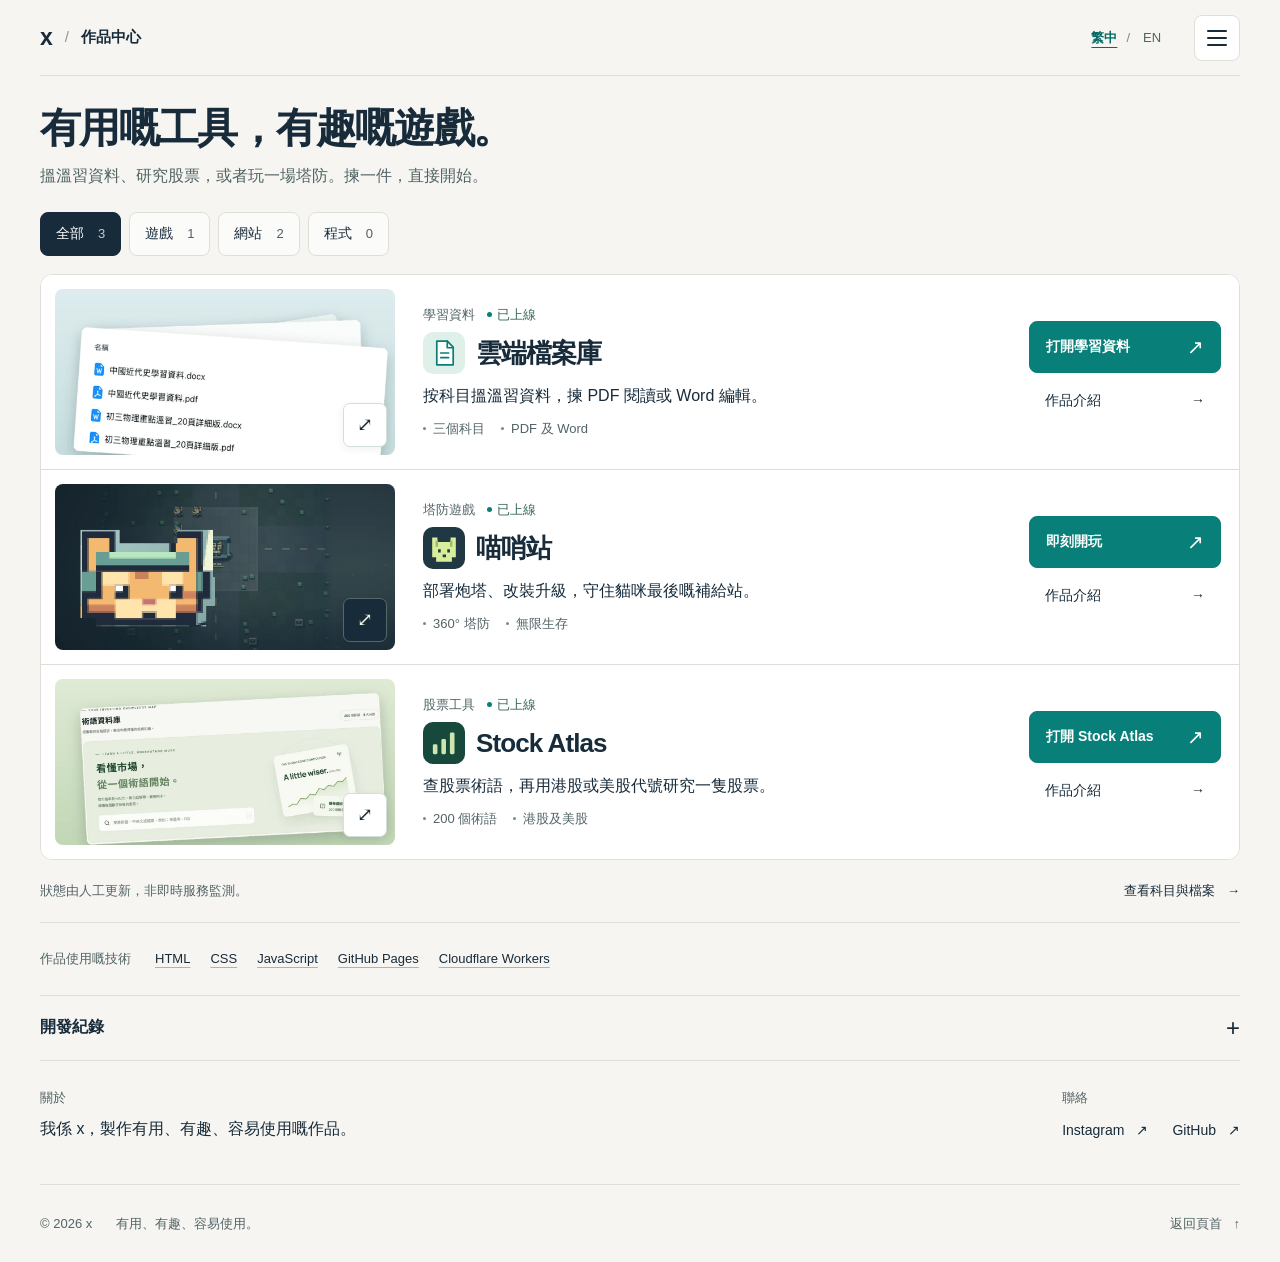
==== commit 151f5dba: "Redesign all seven portfolio pages with categories and art-directed project covers" ====
--- a/index.html
+++ b/index.html
@@ -3,37 +3,44 @@
 <head>
 <meta charset="utf-8">
 <meta name="viewport" content="width=device-width,initial-scale=1">
-<meta name="description" content="搵溫習資料、玩喵哨站塔防，或者用 Stock Atlas 查術語與研究股票。三件作品，直接使用，各有獨立介紹。">
-<meta name="theme-color" content="#F6F5F1">
-<title>x 作品目錄 — 揀一件，直接用。</title>
+<title>x 作品中心 — 有用嘅工具，有趣嘅遊戲。</title>
+<meta name="description" content="搵溫習資料、研究股票，或者玩一場塔防。揀一件，直接開始。">
+<meta name="theme-color" content="#f6f5f1">
 <link rel="canonical" href="https://freedomxjayden-web.github.io/portfolio/">
-<meta property="og:title" content="x 作品目錄 — 揀一件，直接用。">
-<meta property="og:description" content="搵溫習資料、玩喵哨站塔防，或者用 Stock Atlas 查術語與研究股票。三件作品，直接使用，各有獨立介紹。">
+<meta property="og:title" content="x 作品中心 — 有用嘅工具，有趣嘅遊戲。">
+<meta property="og:description" content="搵溫習資料、研究股票，或者玩一場塔防。揀一件，直接開始。">
 <meta property="og:type" content="website">
 <meta property="og:url" content="https://freedomxjayden-web.github.io/portfolio/">
-<link rel="icon" href="favicon.svg?v=10" type="image/svg+xml">
-<link rel="stylesheet" href="styles.css?v=10">
-<script src="content.js?v=10" defer>
+<meta property="og:image" content="https://freedomxjayden-web.github.io/portfolio/assets/share-home.png">
+<meta property="og:image:width" content="1200">
+<meta property="og:image:height" content="630">
+<meta property="og:image:alt" content="x 作品中心 — 有用嘅工具，有趣嘅遊戲。">
+<meta name="twitter:card" content="summary_large_image">
+<link rel="icon" href="favicon.svg?v=11" type="image/svg+xml">
+<link rel="stylesheet" href="styles.css?v=11">
+<script src="content.js?v=11" defer>
 </script>
-<script src="script.js?v=10" defer>
+<script src="script.js?v=11" defer>
 </script>
 </head>
 <body id="top" data-page="home">
-<a class="skip-link" href="#main" data-i18n="skip">跳至主要內容</a>
-    <div class="page-shell">
+<a class="skip-link" href="#main">
+<span data-i18n="skip" >跳至主要內容</span>
+</a>
+<div class="page-shell">
 <header class="site-header">
-    <a class="brand" href="#home" data-i18n-label="homeLabel" aria-label="x 嘅作品目錄首頁">
+<a class="brand" href="index.html#home">
 <span class="brand-name" translate="no">x</span>
 <span class="brand-divider" aria-hidden="true">/</span>
-<span data-i18n="portfolio" >作品目錄</span>
-</a>
-    <div class="header-tools">
+<span data-i18n="portfolio" >作品中心</span>
+</a>
+<div class="header-tools">
 <div class="language-switch" role="group" data-i18n-label="language" aria-label="網站語言">
 <button type="button" data-lang="zh" lang="zh-HK" aria-pressed="true">繁中</button>
 <span aria-hidden="true">/</span>
 <button type="button" data-lang="en" lang="en" aria-pressed="false">EN</button>
 </div>
-    <button class="menu-button" type="button" aria-expanded="false" aria-controls="navigation-panel" data-i18n-label="menuOpen" aria-label="打開導覽選單">
+<button class="menu-button" type="button" aria-expanded="false" aria-controls="navigation-panel" data-i18n-label="menuOpen" aria-label="打開導覽選單">
 <span class="menu-icon" aria-hidden="true">
 <i>
 </i>
@@ -45,7 +52,7 @@
 </button>
 </div>
 </header>
-    <dialog id="navigation-panel" class="navigation-dialog" aria-labelledby="navigation-title">
+<dialog id="navigation-panel" class="navigation-dialog" aria-labelledby="navigation-title">
 <div class="drawer-header">
 <h2 data-i18n="menuTitle" id="navigation-title">導覽</h2>
 <button class="close-navigation" type="button" data-i18n-label="menuClose" aria-label="關閉導覽選單">
@@ -54,32 +61,56 @@
 </div>
 <p data-i18n="menuIntro" class="navigation-intro">我係 x，製作有用、有趣、容易使用嘅作品。</p>
 <nav id="primary-nav" class="main-nav" data-i18n-label="navLabel" aria-label="主要導覽">
-<a class="directory-link" href="#work">
+<a class="directory-link" href="index.html#work">
 <span data-i18n="directoryTitle" >作品目錄</span>
-<span aria-hidden="true">↗</span>
-</a>
-<div class="nav-category">
-<h3 data-i18n="categoryGames" >遊戲</h3>
+<span class="category-count">3</span>
+</a>
+<section class="nav-category">
+<h3>
+<a class="nav-category-link" href="categories/games.html" >
+<span data-i18n="categoryGames" >遊戲</span>
+<span class="category-count">1</span>
+</a>
+</h3>
 <a class="nav-project" href="projects/cat-outpost.html" >
+<img class="nav-icon" src="assets/cat-outpost-icon.svg" width="48" height="48" alt="" aria-hidden="true">
+<span>
 <strong data-i18n="cat-outpost-title" >喵哨站</strong>
 <span data-i18n="cat-outpost-menu" >貓咪塔防生存遊戲</span>
-</a>
-</div>
-<div class="nav-category">
-<h3 data-i18n="categoryWebsites" >網站</h3>
+</span>
+</a>
+</section>
+<section class="nav-category">
+<h3>
+<a class="nav-category-link" href="categories/websites.html" >
+<span data-i18n="categoryWebsites" >網站</span>
+<span class="category-count">2</span>
+</a>
+</h3>
 <a class="nav-project" href="projects/cloud-drive.html" >
+<img class="nav-icon" src="assets/cloud-drive-icon.svg" width="48" height="48" alt="" aria-hidden="true">
+<span>
 <strong data-i18n="cloud-drive-title" >雲端檔案庫</strong>
 <span data-i18n="cloud-drive-menu" >歷史、物理、英文溫習資料</span>
+</span>
 </a>
 <a class="nav-project" href="projects/stock-atlas.html" >
+<img class="nav-icon" src="assets/stock-atlas-icon.svg" width="48" height="48" alt="" aria-hidden="true">
+<span>
 <strong data-i18n="stock-atlas-title" >Stock Atlas</strong>
 <span data-i18n="stock-atlas-menu" >股票術語與分析工具</span>
-</a>
-</div>
-<div class="nav-category">
-<h3 data-i18n="categoryPrograms" >程式</h3>
+</span>
+</a>
+</section>
+<section class="nav-category">
+<h3>
+<a class="nav-category-link" href="categories/programs.html" >
+<span data-i18n="categoryPrograms" >程式</span>
+<span class="category-count">0</span>
+</a>
+</h3>
 <p data-i18n="noPrograms" class="empty-category">暫時未有作品。</p>
-</div>
+</section>
 <div class="drawer-contacts">
 <a class="text-link" href="https://www.instagram.com/freedomgunvdbeb/" target="_blank" rel="noopener noreferrer">
 <span data-i18n="instagram" >Instagram</span>
@@ -94,48 +125,93 @@
 </div>
 </nav>
 </dialog>
-    <noscript>
+<noscript>
 <nav class="static-navigation" aria-label="作品分類">
-<a class="directory-link" href="#work">作品目錄</a>
-<div class="nav-category">
-<h3 data-i18n="categoryGames" >遊戲</h3>
+<a class="directory-link" href="index.html#work">作品目錄</a>
+<section class="nav-category">
+<h3>
+<a class="nav-category-link" href="categories/games.html" >
+<span data-i18n="categoryGames" >遊戲</span>
+<span class="category-count">1</span>
+</a>
+</h3>
 <a class="nav-project" href="projects/cat-outpost.html" >
+<img class="nav-icon" src="assets/cat-outpost-icon.svg" width="48" height="48" alt="" aria-hidden="true">
+<span>
 <strong data-i18n="cat-outpost-title" >喵哨站</strong>
 <span data-i18n="cat-outpost-menu" >貓咪塔防生存遊戲</span>
-</a>
-</div>
-<div class="nav-category">
-<h3 data-i18n="categoryWebsites" >網站</h3>
+</span>
+</a>
+</section>
+<section class="nav-category">
+<h3>
+<a class="nav-category-link" href="categories/websites.html" >
+<span data-i18n="categoryWebsites" >網站</span>
+<span class="category-count">2</span>
+</a>
+</h3>
 <a class="nav-project" href="projects/cloud-drive.html" >
+<img class="nav-icon" src="assets/cloud-drive-icon.svg" width="48" height="48" alt="" aria-hidden="true">
+<span>
 <strong data-i18n="cloud-drive-title" >雲端檔案庫</strong>
 <span data-i18n="cloud-drive-menu" >歷史、物理、英文溫習資料</span>
+</span>
 </a>
 <a class="nav-project" href="projects/stock-atlas.html" >
+<img class="nav-icon" src="assets/stock-atlas-icon.svg" width="48" height="48" alt="" aria-hidden="true">
+<span>
 <strong data-i18n="stock-atlas-title" >Stock Atlas</strong>
 <span data-i18n="stock-atlas-menu" >股票術語與分析工具</span>
-</a>
-</div>
-<div class="nav-category">
-<h3 data-i18n="categoryPrograms" >程式</h3>
+</span>
+</a>
+</section>
+<section class="nav-category">
+<h3>
+<a class="nav-category-link" href="categories/programs.html" >
+<span data-i18n="categoryPrograms" >程式</span>
+<span class="category-count">0</span>
+</a>
+</h3>
 <p data-i18n="noPrograms" class="empty-category">暫時未有作品。</p>
-</div>
+</section>
 </nav>
 </noscript>
 <main id="main" tabindex="-1">
-<section id="home" class="directory-intro" aria-labelledby="intro-title">
-<h1 data-i18n="heroTitle" id="intro-title">揀一件，直接用。</h1>
-<p data-i18n="heroDescription" >搵溫習資料、玩一場塔防，或者睇懂股票術語。</p>
-</section>
+<section id="home" class="directory-intro home-intro" aria-labelledby="intro-title">
+<h1 data-i18n="heroTitle" id="intro-title">有用嘅工具，有趣嘅遊戲。</h1>
+<p data-i18n="heroDescription" >搵溫習資料、研究股票，或者玩一場塔防。揀一件，直接開始。</p>
+</section>
+<nav class="category-nav" data-i18n-label="categoryNavLabel" aria-label="作品分類">
+<a href="index.html" aria-current="page">
+<span data-i18n="categoryAll" >全部</span>
+<span class="category-count">3</span>
+</a>
+<a href="categories/games.html" >
+<span data-i18n="categoryGames" >遊戲</span>
+<span class="category-count">1</span>
+</a>
+<a href="categories/websites.html" >
+<span data-i18n="categoryWebsites" >網站</span>
+<span class="category-count">2</span>
+</a>
+<a href="categories/programs.html" >
+<span data-i18n="categoryPrograms" >程式</span>
+<span class="category-count">0</span>
+</a>
+</nav>
 <section id="work" class="work-section" aria-labelledby="work-title">
-<h2 data-i18n="directoryTitle" id="work-title" class="sr-only">作品目錄</h2>
+<h2 data-i18n="collectionTitle" id="work-title" class="sr-only">全部作品</h2>
 <div class="projects-list">
-<article id="cloud-drive" class="project-card" aria-labelledby="cloud-drive-title">
-<div class="project-visual study-visual">
+<article id="cloud-drive" class="project-card study-project" aria-labelledby="cloud-drive-title">
+<div class="project-visual study-visual cover-visual">
 <a class="image-link" href="assets/cloud-drive-files.png" target="_blank" rel="noopener noreferrer" data-preview="cloud-drive" aria-label="放大預覽：雲端檔案庫">
-<img class="site-preview" src="assets/cloud-drive-files.png" width="960" height="338" alt="雲端檔案庫實際介面，列出歷史、物理及英文嘅 PDF 和 Word 資料。" data-i18n-alt="previewAlt" fetchpriority="high">
+<picture>
+<source type="image/webp" srcset="assets/cloud-drive-cover.webp">
+<img class="site-preview" src="assets/cloud-drive-cover.png" data-full="assets/cloud-drive-files.png" data-full-alt-key="previewAlt" data-full-width="926" data-full-height="301" width="1200" height="640" data-i18n-alt="cloud-drive-coverAlt" alt="雲端檔案庫封面：紙張層次配上實際文件列表局部，顯示 PDF 同 Word 檔案。" fetchpriority="high">
+</picture>
 </a>
 <button class="expand-preview" type="button" data-preview="cloud-drive" aria-label="放大預覽：雲端檔案庫">
-<span data-i18n="enlargePreview" >放大預覽</span>
+<span data-i18n="enlargePreview" class="sr-only">放大預覽</span>
 <span aria-hidden="true">⤢</span>
 </button>
 </div>
@@ -148,7 +224,12 @@
 <span data-i18n="live" >已上線</span>
 </span>
 </div>
-<h3 data-i18n="cloud-drive-title" id="cloud-drive-title" data-project-title>雲端檔案庫</h3>
+<div class="project-title-line">
+<img class="project-icon" src="assets/cloud-drive-icon.svg" width="48" height="48" alt="" aria-hidden="true">
+<h3 id="cloud-drive-title">
+<a href="projects/cloud-drive.html" data-project-title data-i18n="cloud-drive-title">雲端檔案庫</a>
+</h3>
+</div>
 <p data-i18n="cloud-drive-lede" class="project-lede">按科目搵溫習資料，揀 PDF 閱讀或 Word 編輯。</p>
 <ul class="project-tags">
 <li data-i18n="cloud-drive-tag0" >三個科目</li>
@@ -167,13 +248,16 @@
 </a>
 </div>
 </article>
-<article id="cat-outpost" class="project-card" aria-labelledby="cat-outpost-title">
-<div class="project-visual game-visual">
+<article id="cat-outpost" class="project-card game-project" aria-labelledby="cat-outpost-title">
+<div class="project-visual game-visual cover-visual">
 <a class="image-link" href="assets/cat-outpost-preview.png" target="_blank" rel="noopener noreferrer" data-preview="cat-outpost" aria-label="放大預覽：喵哨站">
-<img class="site-preview" src="assets/cat-outpost-preview.png" width="740" height="450" alt="喵哨站開始畫面，三隻像素貓咪與守護最後補給站嘅標語。" data-i18n-alt="gamePreviewAlt" loading="lazy">
+<picture>
+<source type="image/webp" srcset="assets/cat-outpost-cover.webp">
+<img class="site-preview" src="assets/cat-outpost-cover.png" data-full="assets/cat-outpost-preview.png" data-full-alt-key="gamePreviewAlt" data-full-width="1280" data-full-height="800" width="1200" height="640" data-i18n-alt="cat-outpost-coverAlt" alt="喵哨站封面：放大嘅實際貓咪角色及已部署炮塔嘅戰場局部。" loading="lazy">
+</picture>
 </a>
 <button class="expand-preview" type="button" data-preview="cat-outpost" aria-label="放大預覽：喵哨站">
-<span data-i18n="enlargePreview" >放大預覽</span>
+<span data-i18n="enlargePreview" class="sr-only">放大預覽</span>
 <span aria-hidden="true">⤢</span>
 </button>
 </div>
@@ -186,7 +270,12 @@
 <span data-i18n="live" >已上線</span>
 </span>
 </div>
-<h3 data-i18n="cat-outpost-title" id="cat-outpost-title" data-project-title>喵哨站</h3>
+<div class="project-title-line">
+<img class="project-icon" src="assets/cat-outpost-icon.svg" width="48" height="48" alt="" aria-hidden="true">
+<h3 id="cat-outpost-title">
+<a href="projects/cat-outpost.html" data-project-title data-i18n="cat-outpost-title">喵哨站</a>
+</h3>
+</div>
 <p data-i18n="cat-outpost-lede" class="project-lede">部署炮塔、改裝升級，守住貓咪最後嘅補給站。</p>
 <ul class="project-tags">
 <li data-i18n="cat-outpost-tag0" >360° 塔防</li>
@@ -205,13 +294,16 @@
 </a>
 </div>
 </article>
-<article id="stock-atlas" class="project-card" aria-labelledby="stock-atlas-title">
-<div class="project-visual stock-visual">
+<article id="stock-atlas" class="project-card stock-project" aria-labelledby="stock-atlas-title">
+<div class="project-visual stock-visual cover-visual">
 <a class="image-link" href="assets/stock-atlas-preview.png" target="_blank" rel="noopener noreferrer" data-preview="stock-atlas" aria-label="放大預覽：Stock Atlas">
-<img class="site-preview" src="assets/stock-atlas-preview.png" width="1280" height="900" alt="Stock Atlas 實際術語資料庫，包含搜尋欄、知識分類及股票術語卡片。" data-i18n-alt="stockPreviewAlt" loading="lazy">
+<picture>
+<source type="image/webp" srcset="assets/stock-atlas-cover.webp">
+<img class="site-preview" src="assets/stock-atlas-cover.png" data-full="assets/stock-atlas-preview.png" data-full-alt-key="stockPreviewAlt" data-full-width="1280" data-full-height="800" width="1200" height="640" data-i18n-alt="stock-atlas-coverAlt" alt="Stock Atlas 封面：實際術語資料庫嘅知識卡片與搜尋入口局部。" loading="lazy">
+</picture>
 </a>
 <button class="expand-preview" type="button" data-preview="stock-atlas" aria-label="放大預覽：Stock Atlas">
-<span data-i18n="enlargePreview" >放大預覽</span>
+<span data-i18n="enlargePreview" class="sr-only">放大預覽</span>
 <span aria-hidden="true">⤢</span>
 </button>
 </div>
@@ -224,7 +316,12 @@
 <span data-i18n="live" >已上線</span>
 </span>
 </div>
-<h3 data-i18n="stock-atlas-title" id="stock-atlas-title" data-project-title>Stock Atlas</h3>
+<div class="project-title-line">
+<img class="project-icon" src="assets/stock-atlas-icon.svg" width="48" height="48" alt="" aria-hidden="true">
+<h3 id="stock-atlas-title">
+<a href="projects/stock-atlas.html" data-project-title data-i18n="stock-atlas-title">Stock Atlas</a>
+</h3>
+</div>
 <p data-i18n="stock-atlas-lede" class="project-lede">查股票術語，再用港股或美股代號研究一隻股票。</p>
 <ul class="project-tags">
 <li data-i18n="stock-atlas-tag0" >200 個術語</li>
@@ -246,12 +343,11 @@
 </div>
 <div class="work-footnote">
 <p data-i18n="statusNote" >狀態由人工更新，非即時服務監測。</p>
-<a id="resources" class="text-link" href="projects/cloud-drive.html#resources">
+<a class="text-link" id="resources" href="projects/cloud-drive.html#resources">
 <span data-i18n="studyLink" >查看科目與檔案</span>
 <span aria-hidden="true">→</span>
 </a>
 </div>
-</section>
 <section id="technology" class="technology-line" aria-labelledby="tech-title">
 <h2 data-i18n="techTitle" id="tech-title">作品使用嘅技術</h2>
 <div>
@@ -271,9 +367,20 @@
 <li>
 <time datetime="2026-10-27">2026-10-27</time>
 <div>
+<h3 data-i18n="log5Title" >作品中心與獨立分類</h3>
+<p data-i18n="log5Text" >新增三個分類頁，重整七頁排版、作品封面及大幅實際畫面，保留雙語與直接使用入口。</p>
+<a class="text-link" href="#work">
+<span data-i18n="log5Link" >瀏覽作品中心</span>
+<span aria-hidden="true">→</span>
+</a>
+</div>
+</li>
+<li>
+<time datetime="2026-10-27">2026-10-27</time>
+<div>
 <h3 data-i18n="log4Title" >精簡目錄，一頁一件作品</h3>
 <p data-i18n="log4Text" >改用三行作品入口，各作品獨立展示；收斂技術、日誌同個人介紹。</p>
-<a class="text-link" href="#work">
+<a class="text-link" href="https://github.com/freedomxjayden-web/portfolio/commit/8ca27b4">
 <span data-i18n="log4Link" >查看作品目錄</span>
 <span aria-hidden="true">→</span>
 </a>
@@ -335,6 +442,7 @@
 </div>
 </section>
 </div>
+</section>
 </main>
 <dialog class="preview-dialog" aria-labelledby="preview-title">
 <div class="dialog-header">
@@ -349,7 +457,7 @@
 </button>
 </div>
 <div class="dialog-image-wrap">
-<img id="preview-image" alt="" width="960" height="338">
+<img id="preview-image" alt="" width="1280" height="800">
 </div>
 <div class="dialog-bottom">
 <p data-i18n="screenshotNote" class="dialog-note">實際畫面截圖；按使用按鈕進入作品網站。</p>
--- a/styles.css
+++ b/styles.css
@@ -1,6 +1,6 @@
 :root {
-  --paper: #f6f5f1; --card: #fff; --ink: #172b3a; --muted: #57656b;
-  --line: #dcded9; --accent: #087f78; --soft: #e9f3ef; --radius: 8px;
+  --paper: #f6f5f1; --card: #fff; --ink: #172b3a; --muted: #526466;
+  --line: #dedfd9; --accent: #087f78; --soft: #e9f3ef; --radius: 8px;
   --font: -apple-system, BlinkMacSystemFont, "Segoe UI", "PingFang HK", "Microsoft JhengHei", sans-serif;
 }
 * { box-sizing: border-box; }
@@ -18,11 +18,11 @@
 h1, h2, h3, p { margin: 0; }
 h1, h2, h3 { text-wrap: balance; }
 h1, h2, h3, a, p { overflow-wrap: break-word; }
-.page-shell { width: min(1200px, calc(100% - 80px)); margin-inline: auto; }
+.page-shell { width: min(1248px, calc(100% - 80px)); margin-inline: auto; }
 .sr-only { position: absolute; width: 1px; height: 1px; padding: 0; margin: -1px; overflow: hidden; clip-path: inset(50%); white-space: nowrap; border: 0; }
 .skip-link { position: fixed; top: 12px; left: 16px; z-index: 30; padding: 12px 20px; color: #fff; background: var(--ink); border-radius: var(--radius); transform: translateY(-180%); }
 .skip-link:focus { transform: translateY(0); }
-.site-header { position: sticky; top: 0; z-index: 5; display: flex; align-items: center; justify-content: space-between; gap: 32px; min-height: 80px; background: var(--paper); border-bottom: 1px solid var(--line); }
+.site-header { position: sticky; top: 0; z-index: 5; display: flex; align-items: center; justify-content: space-between; gap: 32px; min-height: 76px; background: var(--paper); border-bottom: 1px solid var(--line); }
 .brand { display: inline-flex; align-items: center; gap: 12px; min-height: 44px; font-size: 15px; font-weight: 600; white-space: nowrap; }
 .brand-name { font-size: 23px; font-weight: 650; }
 .brand-divider { color: #8c9895; font-weight: 400; }
@@ -33,14 +33,14 @@
 .language-switch { display: flex; align-items: center; font-size: 13px; }
 .language-switch > span { color: #7d8987; }
 .language-switch button { min-width: 44px; min-height: 44px; padding: 8px; border: 0; background: none; color: var(--muted); }
-.language-switch button[aria-pressed=true] { color: var(--accent); font-weight: 650; text-decoration: underline; text-underline-offset: 5px; }
+.language-switch button[aria-pressed=true] { color: #066b65; font-weight: 650; text-decoration: underline; text-underline-offset: 5px; }
 .language-switch button:hover { color: var(--accent); background: #e8ede6; border-radius: var(--radius); }
 .menu-button { display: none; align-items: center; justify-content: center; width: 46px; min-height: 46px; padding: 11px; border: 1px solid var(--line); border-radius: var(--radius); background: var(--card); }
 .js .menu-button { display: inline-flex; }
 .menu-button:hover { border-color: var(--accent); }
 .menu-icon { display: grid; gap: 5px; width: 20px; }
 .menu-icon i { height: 2px; background: currentColor; border-radius: 1px; }
-.navigation-dialog { position: fixed; inset: 0; width: min(400px, calc(100% - 16px)); max-width: none; height: 100dvh; max-height: 100dvh; margin: 0 0 0 auto; padding: 24px 28px; color: var(--ink); background: var(--paper); border: 0; border-left: 1px solid var(--line); border-radius: 8px 0 0 8px; overscroll-behavior: contain; }
+.navigation-dialog { position: fixed; inset: 0; width: min(400px, calc(100% - 16px)); max-width: none; height: 100dvh; max-height: 100dvh; margin: 0 0 0 auto; padding: 28px 32px; color: var(--ink); background: var(--paper); border: 0; border-left: 1px solid var(--line); border-radius: 16px 0 0 16px; overscroll-behavior: contain; }
 .navigation-dialog::backdrop { background: #172b3a99; }
 .drawer-header { display: flex; align-items: center; justify-content: space-between; gap: 20px; margin-bottom: 20px; }
 .drawer-header h2 { font-size: 23px; font-weight: 600; }
@@ -58,22 +58,30 @@
 .empty-category { padding-block: 8px; color: var(--muted); font-size: 14px; }
 .drawer-contacts { display: flex; flex-wrap: wrap; gap: 22px; margin-top: 24px; padding-top: 14px; border-top: 1px solid var(--line); }
 .static-navigation { padding: 20px 0; border-bottom: 1px solid var(--line); }
-.directory-intro { padding: 28px 0 27px; }
-.directory-intro h1 { font-size: clamp(30px, 3vw, 40px); font-weight: 650; line-height: 1.3; letter-spacing: -.04em; margin-bottom: 8px; }
+.directory-intro { padding: 26px 0 22px; }
+.directory-intro h1 { font-size: clamp(32px, 3.2vw, 46px); font-weight: 600; line-height: 1.3; letter-spacing: -.04em; margin-bottom: 8px; }
 .directory-intro p { font-size: 16px; color: var(--muted); }
-.projects-list { display: grid; gap: 12px; }
-.project-card { display: grid; grid-template-columns: 252px minmax(0, 1fr) 184px; gap: 28px; align-items: center; padding: 14px; border: 1px solid var(--line); border-radius: var(--radius); background: var(--card); scroll-margin-top: 98px; }
-.project-card:target { border-color: var(--accent); }
-.project-card:hover { border-color: #a0b8ad; }
+.projects-list { display: grid; gap: 0; overflow: hidden; border: 1px solid var(--line); border-radius: 12px; background: var(--card); }
+.projects-list:empty { display: none; }
+.project-card { display: grid; grid-template-columns: 340px minmax(0, 1fr) 196px; gap: 28px; align-items: center; padding: 14px; border: 0; border-bottom: 1px solid var(--line); border-radius: 0; background: var(--card); scroll-margin-top: 98px; }
+.project-card:last-child { border-bottom: 0; }
+.project-card:target { background: #f1f8f4; }
+.project-card:hover { background: #fcfdfa; }
 .project-visual { position: relative; min-width: 0; background: #eaece6; border-radius: 5px; overflow: hidden; }
-.project-card .project-visual { height: 148px; }
-.image-link { display: flex; align-items: center; justify-content: center; width: 100%; height: 100%; padding: 12px 14px 30px; }
+.project-card .project-visual { height: 166px; border-radius: 8px; }
+.image-link { display: flex; align-items: center; justify-content: center; width: 100%; height: 100%; padding: 0; }
 .image-link:hover .site-preview { transform: scale(1.025); }
+.image-link picture { display: block; width: 100%; height: 100%; }
 .site-preview { width: 100%; height: 100%; object-fit: contain; transition: transform .18s ease; }
+.project-card .site-preview { object-fit: cover; object-position: center; }
+.project-card .image-link { padding: 0; }
+.cover-visual .expand-preview { bottom: 8px; right: 8px; width: 44px; padding: 0; justify-content: center; background: #fff; border: 1px solid #d4dfd9; color: #172b3a; box-shadow: 0 2px 8px #172b3a12; }
+.game-visual.cover-visual .expand-preview { background: #172b3a; color: #eef5dd; border-color: #526967; }
 .game-visual { background: #1d3545; }
 .stock-visual { background: #e2ece4; }
 .game-visual .expand-preview { color: #e6eeef; }
-.expand-preview { position: absolute; bottom: 0; right: 0; display: flex; align-items: center; gap: 8px; min-height: 44px; padding: 8px 12px; border: 0; background: none; color: #38534c; font-size: 13px; }
+.expand-preview { position: absolute; bottom: 5px; right: 5px; display: flex; align-items: center; gap: 8px; min-height: 44px; padding: 8px 12px; border: 1px solid #ffffff80; border-radius: 7px; background: #f8fcf2ed; color: #38534c; font-size: 13px; }
+.game-visual .expand-preview { background: #172b3aeb; border-color: #4a646c; }
 .expand-preview span:last-child { font-size: 19px; }
 .expand-preview:hover { text-decoration: underline; text-underline-offset: 4px; }
 html:not(.js) .expand-preview { display: none; }
@@ -82,12 +90,15 @@
 .project-category { font-size: 13px; color: var(--muted); }
 .status-badge { display: inline-flex; align-items: center; gap: 5px; font-size: 13px; color: #35685b; white-space: nowrap; }
 .status-badge i { width: 5px; height: 5px; border-radius: 50%; background: #087f78; }
-.project-copy h3 { font-size: 25px; font-weight: 650; line-height: 1.25; letter-spacing: -.035em; margin-bottom: 8px; }
+.project-copy h3 { font-size: 26px; font-weight: 600; line-height: 1.25; letter-spacing: -.035em; margin-bottom: 0; }
+.project-title-line { display: flex; align-items: center; gap: 11px; margin-bottom: 9px; }
+.project-title-line a:hover { color: var(--accent); text-decoration: underline; text-underline-offset: 5px; }
+.project-icon { width: 42px; height: 42px; flex-shrink: 0; }
 .project-lede { font-size: 16px; line-height: 1.6; }
 .project-tags { display: flex; flex-wrap: wrap; gap: 6px 16px; margin: 9px 0 0; padding: 0; list-style: none; color: var(--muted); font-size: 13px; }
 .project-tags li { display: flex; align-items: center; gap: 7px; }
 .project-tags li::before { content: ""; width: 3px; height: 3px; border-radius: 50%; background: #768d83; }
-.project-actions { display: flex; flex-direction: column; align-items: stretch; gap: 6px; padding-right: 10px; }
+.project-actions { display: flex; flex-direction: column; align-items: stretch; gap: 6px; padding-right: 4px; }
 .primary-button { display: inline-flex; align-items: center; justify-content: space-between; gap: 15px; min-height: 46px; padding: 10px 16px; border: 1px solid var(--accent); border-radius: var(--radius); color: #fff; background: var(--accent); font-size: 14px; font-weight: 600; line-height: 1.5; }
 .primary-button > span[aria-hidden] { font-size: 20px; font-weight: 400; }
 .primary-button:hover { background: #05635e; border-color: #05635e; }
@@ -126,18 +137,56 @@
 .project-nav a { display: flex; align-items: center; justify-content: center; min-height: 44px; padding: 8px 16px; border-radius: 5px; font-size: 14px; }
 .project-nav a[aria-current=page] { color: #fff; background: var(--ink); }
 .project-nav a:hover:not([aria-current=page]) { color: var(--accent); background: #e4ece5; }
-.project-hero { display: grid; grid-template-columns: minmax(0, .82fr) minmax(0, 1.18fr); gap: 48px; align-items: center; padding: 18px 0 40px; }
-.project-introduction h1 { font-size: clamp(36px, 4vw, 54px); line-height: 1.2; letter-spacing: -.045em; font-weight: 650; margin: 16px 0 20px; }
-.case-purpose { font-size: 18px; line-height: 1.8; color: var(--muted); margin-bottom: 26px; }
+.project-hero { display: grid; gap: 34px; padding: 25px 0 44px; }
+.project-introduction { display: grid; grid-template-columns: minmax(0, 1.2fr) minmax(0, .8fr); gap: 64px; align-items: center; }
+.hero-heading, .hero-summary { min-width: 0; }
+.project-introduction h1 { max-width: 14em; font-size: clamp(38px, 4vw, 56px); line-height: 1.25; letter-spacing: -.045em; font-weight: 600; margin: 20px 0 0; }
+.project-identity { display: flex; align-items: center; flex-wrap: wrap; gap: 12px; }
+.project-identity > span[data-project-title] { font-size: 17px; font-weight: 600; }
+.project-identity .status-badge { margin-left: 8px; }
+.case-purpose { font-size: 18px; line-height: 1.8; color: var(--muted); margin-bottom: 24px; }
 .case-hero-actions { display: flex; align-items: center; flex-wrap: wrap; gap: 12px 24px; }
 .case-hero-actions .primary-button { min-height: 48px; gap: 28px; }
 .case-figure { margin: 0; min-width: 0; }
-.case-figure .project-visual { height: 360px; border-radius: var(--radius); }
-.case-figure .image-link { padding: 26px 24px 46px; }
-.case-figure .study-visual { height: 310px; }
-.case-figure figcaption { display: flex; justify-content: space-between; gap: 15px; font-size: 13px; color: var(--muted); margin-top: 10px; }
+.case-figure .project-visual { width: 100%; height: auto; aspect-ratio: 16 / 9; border-radius: 12px; }
+.case-figure .image-link { padding: 28px; }
+.case-figure .study-visual { aspect-ratio: 3 / 1.15; background: #dfebed; }
+.case-figure .game-visual { background: #14242f; }
+.case-figure .stock-visual { background: #dce8d5; }
+.case-figure .expand-preview { right: 16px; bottom: 16px; background: #fff; border-color: #cedcd3; }
+.case-figure .game-visual .expand-preview { background: #172b3a; }
+.case-figure figcaption { display: flex; justify-content: space-between; gap: 15px; font-size: 13px; color: var(--muted); margin-top: 12px; }
 .case-figure time { font-variant-numeric: tabular-nums; }
-.project-guide { display: grid; grid-template-columns: 1fr 1fr; gap: 44px; padding: 32px 0; border-top: 1px solid var(--line); }
+.case-figure figcaption > span:last-child { text-align: right; }
+.case-figure figcaption [data-i18n=screenshotDate] { margin-right: 8px; }
+.analysis-section { padding: 30px 0; border-top: 1px solid var(--line); }
+.analysis-section h2 { margin-bottom: 20px; font-size: 24px; }
+.analysis-section .case-figure .project-visual { width: 100%; height: auto; aspect-ratio: 1280 / 800; }
+.analysis-section .image-link { padding: 20px; }
+.category-nav { display: flex; align-items: center; flex-wrap: wrap; gap: 8px; margin: 0 0 18px; padding: 0; }
+.category-nav a { display: flex; align-items: center; justify-content: center; gap: 14px; min-height: 44px; padding: 8px 15px; border: 1px solid var(--line); border-radius: 8px; background: #fff9; font-size: 14px; }
+.category-nav a[aria-current=page] { background: var(--ink); color: #fff; border-color: var(--ink); }
+.category-nav a:hover:not([aria-current=page]) { color: var(--accent); border-color: #8baea3; background: #fff; }
+.category-count { font-variant-numeric: tabular-nums; font-size: 13px; opacity: .75; }
+.breadcrumbs { display: flex; flex-wrap: wrap; align-items: center; gap: 10px; min-width: 0; color: var(--muted); font-size: 13px; }
+.breadcrumbs a { display: inline-flex; align-items: center; min-height: 44px; }
+.breadcrumbs a:hover { color: var(--accent); text-decoration: underline; text-underline-offset: 4px; }
+main > .breadcrumbs { margin-top: 14px; }
+.nav-category-link { display: flex; align-items: center; justify-content: space-between; min-height: 44px; border-bottom: 1px solid var(--line); font-size: 14px; }
+.nav-category-link:hover, .nav-category-link[aria-current=page] { color: var(--accent); }
+.main-nav .nav-project, .static-navigation .nav-project { flex-direction: row; gap: 12px; justify-content: flex-start; align-items: center; }
+.nav-project > span { display: flex; flex-direction: column; min-width: 0; }
+.nav-icon { width: 36px; height: 36px; flex-shrink: 0; }
+.nav-project strong { font-size: 16px; }
+.category-outro { display: flex; justify-content: space-between; align-items: center; gap: 24px; padding: 24px 0 40px; }
+.category-intro { padding: 18px 0 28px; }
+.category-intro h1 { font-size: 48px; }
+.empty-state { display: flex; flex-direction: column; align-items: center; padding: 64px 24px; margin: 24px 0 40px; text-align: center; border: 1px solid var(--line); border-radius: var(--radius); background: #fff; }
+.empty-symbol { display: grid; place-items: center; width: 76px; height: 76px; margin-bottom: 20px; border-radius: 18px; color: var(--accent); background: var(--soft); font-size: 28px; }
+.empty-state h2 { font-size: 27px; margin-bottom: 10px; }
+.empty-state p { color: var(--muted); font-size: 16px; margin-bottom: 24px; }
+.project-guide { display: grid; grid-template-columns: 1fr 1fr; gap: 24px; padding: 0 0 40px; }
+.guide-block { padding: 28px 30px; border: 1px solid var(--line); border-radius: 8px; background: var(--card); }
 .guide-block h2, .resources-section h2, .case-block h2 { font-size: 24px; line-height: 1.4; letter-spacing: -.025em; font-weight: 600; margin-bottom: 20px; }
 .feature-list, .usage-list { padding: 0 0 0 21px; margin: 0; font-size: 16px; }
 .feature-list li, .usage-list li { padding-left: 5px; margin-bottom: 12px; }
@@ -149,7 +198,7 @@
 .source-heading { font-size: 16px; font-weight: 600; margin-top: 24px; margin-bottom: 6px; }
 .source-links { display: flex; flex-wrap: wrap; gap: 4px 24px; }
 .source-links a { text-decoration: underline; text-underline-offset: 4px; }
-.case-outro { display: flex; align-items: center; justify-content: space-between; gap: 28px; padding: 28px; margin: 20px 0 32px; border-radius: var(--radius); background: #e6ede5; }
+.case-outro { display: flex; align-items: center; justify-content: space-between; gap: 28px; padding: 34px; margin: 28px 0 40px; border: 1px solid #d3e1d9; border-radius: 12px; background: #e8efe8; }
 .case-outro h2 { font-size: 25px; letter-spacing: -.025em; margin-bottom: 6px; }
 .case-outro p { font-size: 16px; color: var(--muted); }
 .resources-section { padding: 28px 0 32px; border-top: 1px solid var(--line); }
@@ -180,16 +229,17 @@
 .dialog-note { font-size: 13px; color: var(--muted); }
 @media (min-width: 700px) and (max-width: 1099px) {
   .page-shell { width: calc(100% - 48px); }
-  .project-card { grid-template-columns: 220px minmax(0, 1fr); gap: 8px 22px; padding: 16px; }
+  .project-card { grid-template-columns: 240px minmax(0, 1fr); gap: 12px 22px; padding: 16px; }
   .project-card .project-visual { grid-row: 1 / 3; height: 100%; min-height: 190px; }
   .project-actions { grid-column: 2; flex-direction: row; align-items: center; padding: 0; gap: 8px; }
   .project-actions .primary-button { flex: 1; }
   .case-link { gap: 8px; padding: 8px; font-size: 13px; }
-  .project-hero { gap: 28px; grid-template-columns: 1fr 1.1fr; }
+  .project-hero { gap: 26px; }
+  .project-introduction { gap: 32px; }
   .project-introduction h1 { font-size: 39px; }
   .case-purpose { font-size: 16px; }
-  .case-figure .project-visual { height: 310px; }
-  .case-figure .study-visual { height: 260px; }
+  .case-figure .project-visual { height: auto; }
+  .case-figure .study-visual { height: auto; }
   .project-guide, .implementation-content { gap: 28px; }
   .project-nav a { padding: 8px 10px; font-size: 13px; }
   .case-outro { align-items: flex-start; flex-direction: column; }
@@ -207,13 +257,14 @@
   .directory-intro { padding: 26px 0 23px; }
   .directory-intro h1 { font-size: 30px; line-height: 1.3; margin-bottom: 10px; }
   .directory-intro p { line-height: 1.75; }
-  .projects-list { gap: 16px; }
-  .project-card { grid-template-columns: minmax(0, 1fr); gap: 18px; padding: 12px; }
-  .project-card .project-visual { height: 174px; }
-  .project-card .image-link { padding: 14px 16px 36px; }
+  .projects-list { gap: 0; }
+  .project-card { grid-template-columns: minmax(0, 1fr); gap: 17px; padding: 12px 12px 18px; }
+  .project-card .project-visual { height: 166px; }
+  .project-card .image-link { padding: 0; }
+  .study-project .image-link { padding: 0; }
   .project-copy { padding: 0 5px; }
   .card-meta { gap: 12px; margin-bottom: 9px; }
-  .project-copy h3 { font-size: 26px; margin-bottom: 9px; }
+  .project-copy h3 { font-size: 26px; margin-bottom: 0; }
   .project-tags { margin-top: 10px; }
   .project-actions { flex-direction: row; align-items: center; gap: 10px; padding: 0 5px 5px; }
   .project-actions .primary-button { flex: 1; }
@@ -234,13 +285,28 @@
   .back-link { align-self: flex-start; font-size: 13px; }
   .project-nav { display: grid; grid-template-columns: 1fr 1fr 1.25fr; gap: 3px; }
   .project-nav a { padding: 8px 4px; min-width: 0; font-size: 13px; }
-  .project-hero { grid-template-columns: 1fr; gap: 26px; padding: 10px 0 28px; }
-  .project-introduction h1 { font-size: 39px; margin: 12px 0 16px; }
+  .project-hero { gap: 24px; padding: 14px 0 28px; }
+  .project-introduction { grid-template-columns: 1fr; gap: 20px; }
+  .project-introduction h1 { font-size: 36px; line-height: 1.3; margin: 18px 0 0; }
   .case-purpose { font-size: 16px; line-height: 1.85; margin-bottom: 20px; }
-  .case-figure .project-visual { height: 250px; }
-  .case-figure .study-visual { height: 210px; }
-  .case-figure .image-link { padding: 22px 16px 44px; }
-  .project-guide { grid-template-columns: 1fr; gap: 24px; padding: 26px 0; }
+  .case-figure .project-visual { height: auto; aspect-ratio: 4 / 3; }
+  .case-figure .study-visual { height: auto; aspect-ratio: 1.6; }
+  .case-figure .image-link { padding: 14px 12px 44px; }
+  .case-figure .expand-preview { right: 8px; bottom: 8px; }
+  .category-nav { display: grid; grid-template-columns: repeat(4, minmax(0,1fr)); gap: 7px; }
+  .category-nav a { padding: 9px 6px; gap: 8px; font-size: 13px; }
+  .category-nav a:first-child span[data-i18n] { max-width: 50px; }
+  .project-identity .status-badge { margin-left: 0; }
+  .project-page-top .breadcrumbs { min-height: 44px; }
+  .case-figure figcaption { flex-direction: column; gap: 2px; }
+  .case-figure figcaption > span:last-child { text-align: left; }
+  .nav-category { margin-top: 16px; }
+  .navigation-intro { margin-bottom: 16px; }
+  .analysis-section .image-link { padding: 10px; }
+  .project-guide { grid-template-columns: 1fr; gap: 16px; padding: 0 0 28px; }
+  .guide-block { padding: 24px 20px; }
+  .category-outro { align-items: flex-start; flex-direction: column; gap: 0; padding: 18px 0 28px; }
+  .category-intro h1 { font-size: 38px; }
   .guide-block h2, .resources-section h2, .case-block h2 { font-size: 23px; margin-bottom: 16px; }
   .feature-list li:last-child, .usage-list li:last-child { margin-bottom: 0; }
   .implementation-content { grid-template-columns: 1fr; gap: 28px; }
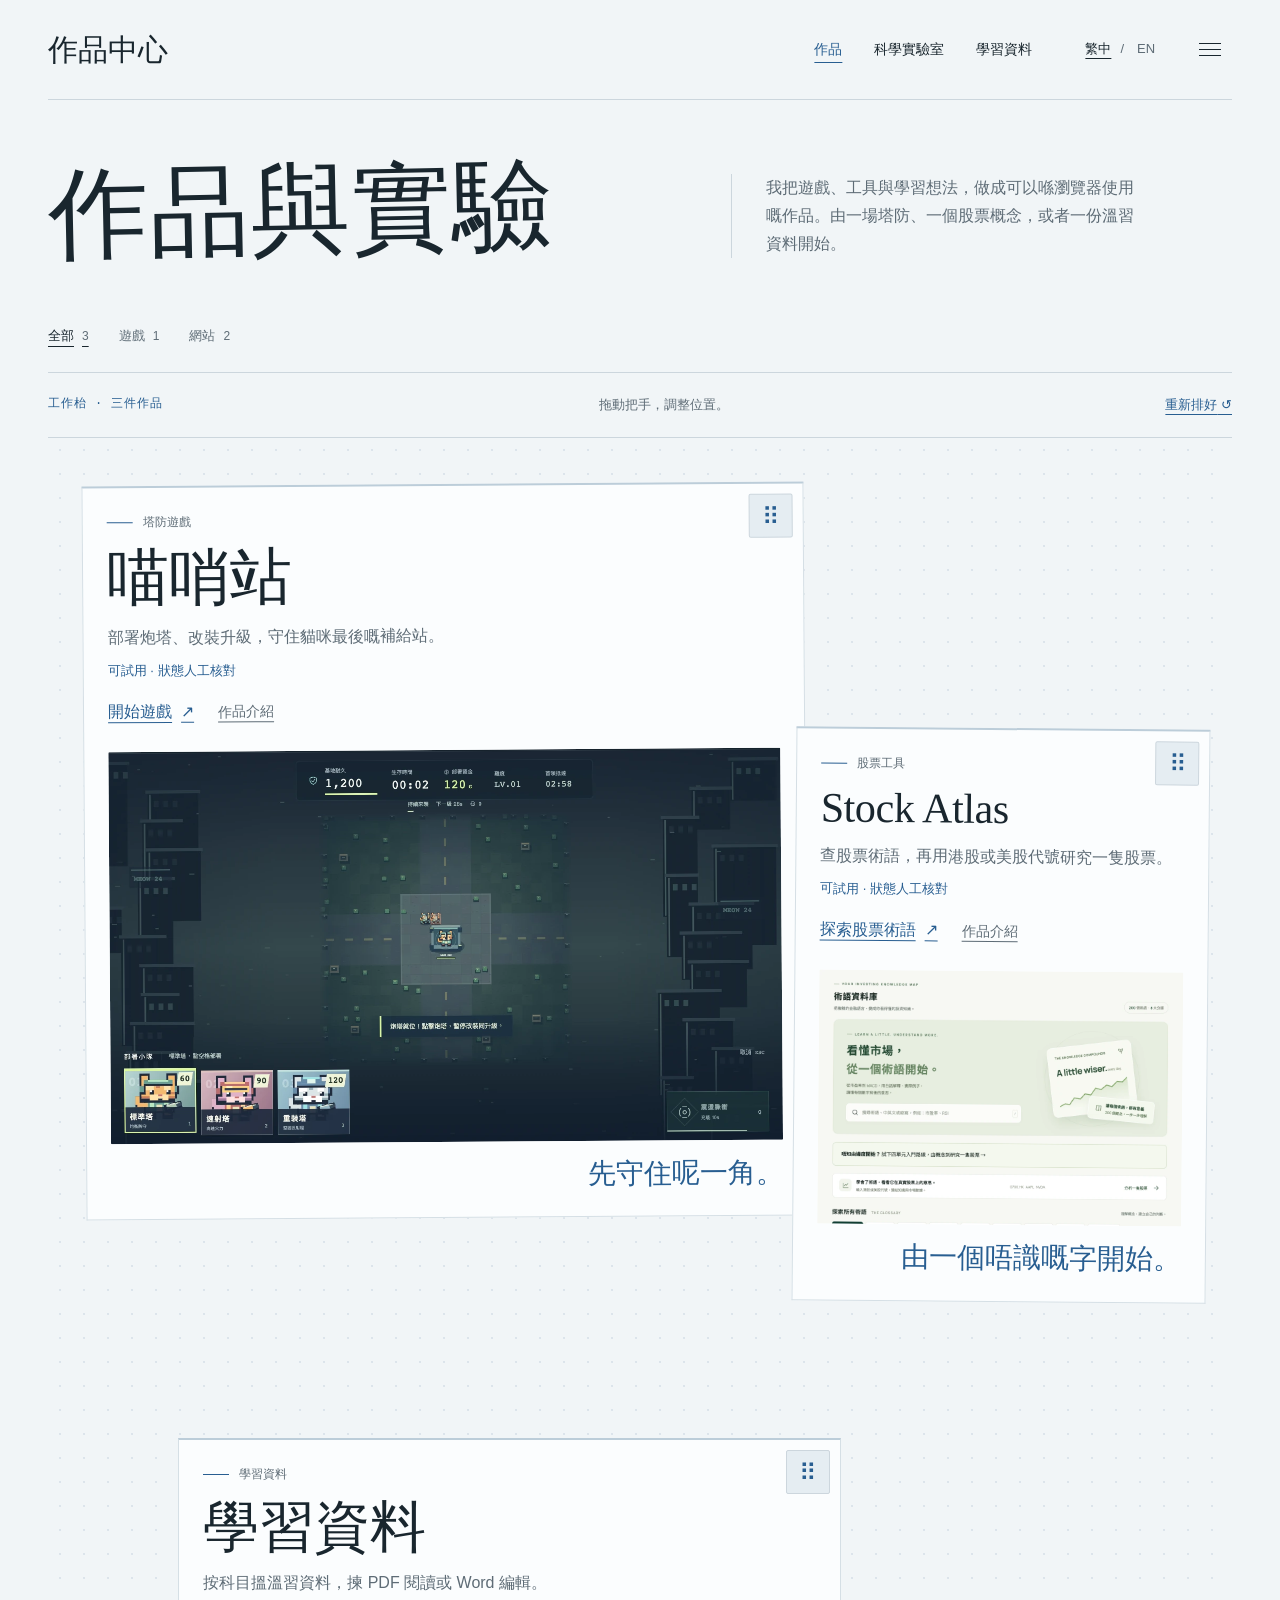
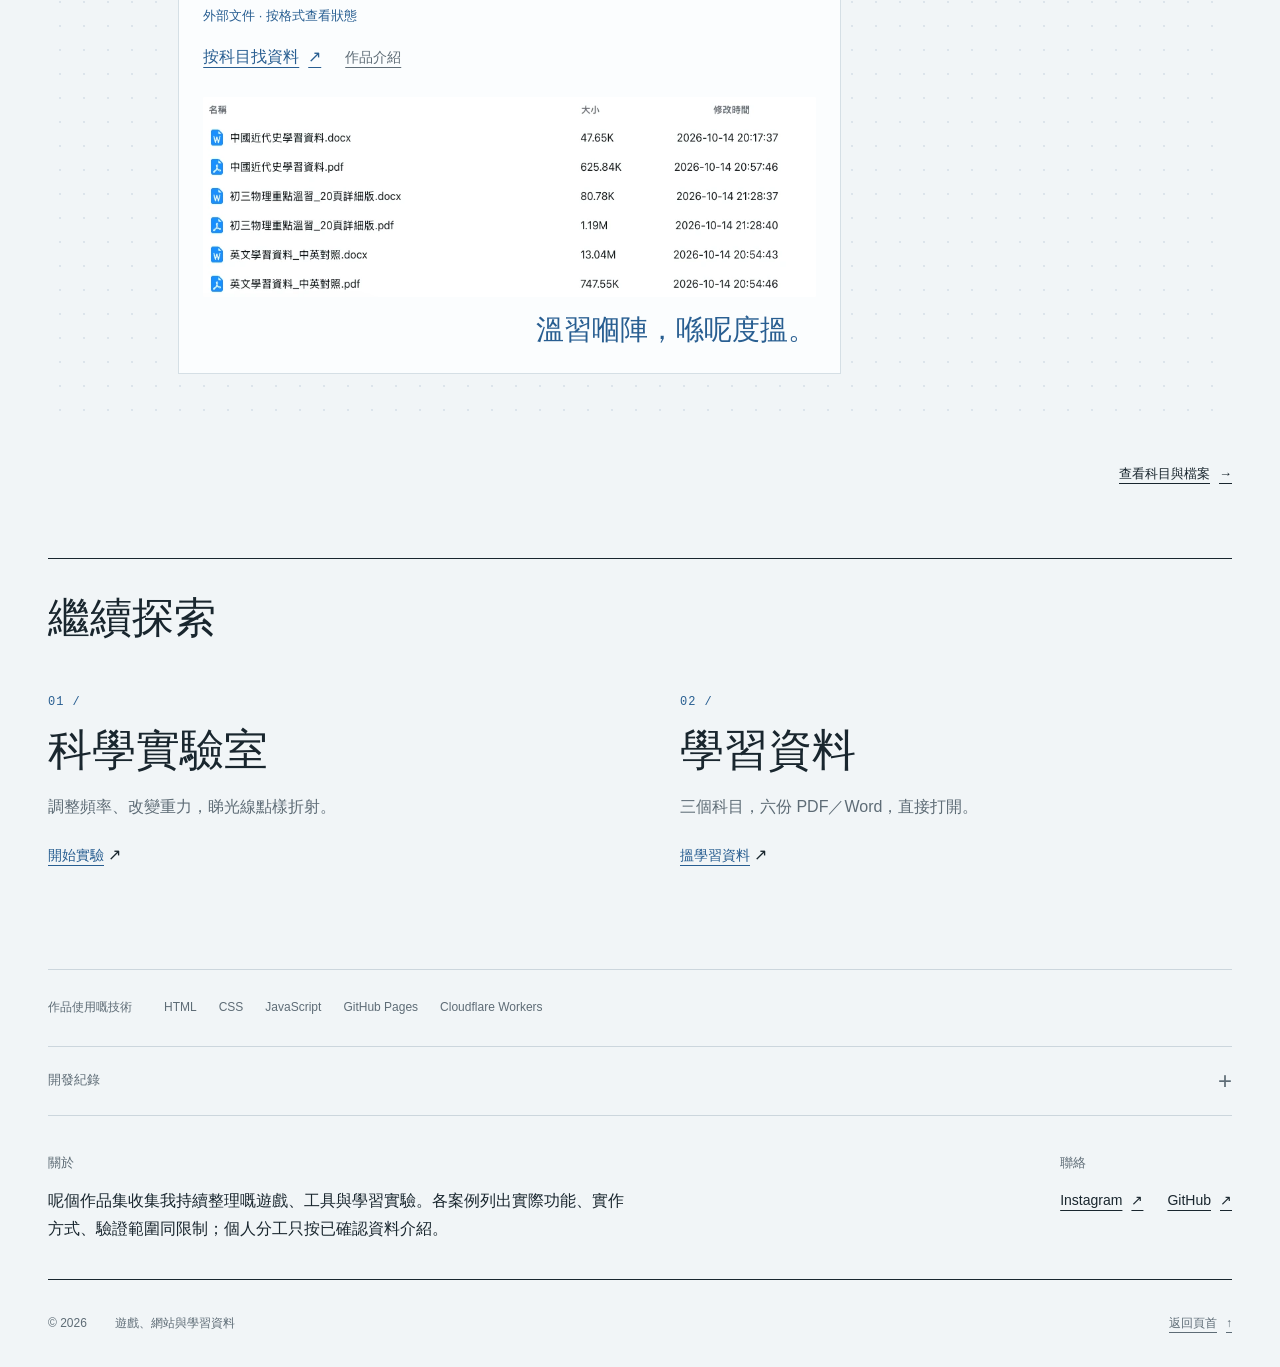
==== commit 2cc09ea6: "Upgrade portfolio workbench, study resources and science lab to v16" ====
--- a/index.html
+++ b/index.html
@@ -3,24 +3,26 @@
 <head>
 <meta charset="utf-8">
 <meta name="viewport" content="width=device-width,initial-scale=1">
-<title>x 作品中心 — 有用嘅工具，有趣嘅遊戲。</title>
-<meta name="description" content="搵溫習資料、研究股票，或者玩一場塔防。揀一件，直接開始。">
-<meta name="theme-color" content="#f6f5f1">
+<title>作品與實驗 | 作品中心</title>
+<meta name="description" content="我把遊戲、工具與學習想法，做成可以喺瀏覽器使用嘅作品。由一場塔防、一個股票概念，或者一份溫習資料開始。">
+<meta name="theme-color" content="#f1f5f7">
 <link rel="canonical" href="https://freedomxjayden-web.github.io/portfolio/">
-<meta property="og:title" content="x 作品中心 — 有用嘅工具，有趣嘅遊戲。">
-<meta property="og:description" content="搵溫習資料、研究股票，或者玩一場塔防。揀一件，直接開始。">
+<meta property="og:title" content="作品與實驗 | 作品中心">
+<meta property="og:description" content="我把遊戲、工具與學習想法，做成可以喺瀏覽器使用嘅作品。由一場塔防、一個股票概念，或者一份溫習資料開始。">
 <meta property="og:type" content="website">
 <meta property="og:url" content="https://freedomxjayden-web.github.io/portfolio/">
 <meta property="og:image" content="https://freedomxjayden-web.github.io/portfolio/assets/share-home.png">
 <meta property="og:image:width" content="1200">
 <meta property="og:image:height" content="630">
-<meta property="og:image:alt" content="x 作品中心 — 有用嘅工具，有趣嘅遊戲。">
+<meta property="og:image:alt" content="作品與實驗 | 作品中心">
 <meta name="twitter:card" content="summary_large_image">
-<link rel="icon" href="favicon.svg?v=11" type="image/svg+xml">
-<link rel="stylesheet" href="styles.css?v=11">
-<script src="content.js?v=11" defer>
+<link rel="icon" href="favicon.svg?v=16" type="image/svg+xml">
+<link rel="stylesheet" href="styles.css?v=16">
+<script src="content.js?v=16" defer>
 </script>
-<script src="script.js?v=11" defer>
+<script src="script.js?v=16" defer>
+</script>
+<script src="desk.js?v=16" defer>
 </script>
 </head>
 <body id="top" data-page="home">
@@ -30,10 +32,19 @@
 <div class="page-shell">
 <header class="site-header">
 <a class="brand" href="index.html#home">
-<span class="brand-name" translate="no">x</span>
-<span class="brand-divider" aria-hidden="true">/</span>
 <span data-i18n="portfolio" >作品中心</span>
 </a>
+<nav class="header-nav" aria-label="主要導覽">
+<a href="index.html#work" aria-current="page">
+<span data-i18n="navWork" >作品</span>
+</a>
+<a href="lab.html" >
+<span data-i18n="navLab" >科學實驗室</span>
+</a>
+<a href="study.html" >
+<span data-i18n="navStudy" >學習資料</span>
+</a>
+</nav>
 <div class="header-tools">
 <div class="language-switch" role="group" data-i18n-label="language" aria-label="網站語言">
 <button type="button" data-lang="zh" lang="zh-HK" aria-pressed="true">繁中</button>
@@ -59,8 +70,19 @@
 <span aria-hidden="true">×</span>
 </button>
 </div>
-<p data-i18n="menuIntro" class="navigation-intro">我係 x，製作有用、有趣、容易使用嘅作品。</p>
+<p data-i18n="menuIntro" class="navigation-intro">瀏覽遊戲、網站及各件作品嘅實作資料。</p>
 <nav id="primary-nav" class="main-nav" data-i18n-label="navLabel" aria-label="主要導覽">
+<nav class="drawer-primary" aria-label="主要導覽">
+<a href="index.html#work" aria-current="page">
+<span data-i18n="navWork" >作品</span>
+</a>
+<a href="lab.html" >
+<span data-i18n="navLab" >科學實驗室</span>
+</a>
+<a href="study.html" >
+<span data-i18n="navStudy" >學習資料</span>
+</a>
+</nav>
 <a class="directory-link" href="index.html#work">
 <span data-i18n="directoryTitle" >作品目錄</span>
 <span class="category-count">3</span>
@@ -90,7 +112,7 @@
 <a class="nav-project" href="projects/cloud-drive.html" >
 <img class="nav-icon" src="assets/cloud-drive-icon.svg" width="48" height="48" alt="" aria-hidden="true">
 <span>
-<strong data-i18n="cloud-drive-title" >雲端檔案庫</strong>
+<strong data-i18n="cloud-drive-title" >學習資料</strong>
 <span data-i18n="cloud-drive-menu" >歷史、物理、英文溫習資料</span>
 </span>
 </a>
@@ -101,15 +123,6 @@
 <span data-i18n="stock-atlas-menu" >股票術語與分析工具</span>
 </span>
 </a>
-</section>
-<section class="nav-category">
-<h3>
-<a class="nav-category-link" href="categories/programs.html" >
-<span data-i18n="categoryPrograms" >程式</span>
-<span class="category-count">0</span>
-</a>
-</h3>
-<p data-i18n="noPrograms" class="empty-category">暫時未有作品。</p>
 </section>
 <div class="drawer-contacts">
 <a class="text-link" href="https://www.instagram.com/freedomgunvdbeb/" target="_blank" rel="noopener noreferrer">
@@ -127,6 +140,17 @@
 </dialog>
 <noscript>
 <nav class="static-navigation" aria-label="作品分類">
+<nav class="drawer-primary" aria-label="主要導覽">
+<a href="index.html#work" aria-current="page">
+<span data-i18n="navWork" >作品</span>
+</a>
+<a href="lab.html" >
+<span data-i18n="navLab" >科學實驗室</span>
+</a>
+<a href="study.html" >
+<span data-i18n="navStudy" >學習資料</span>
+</a>
+</nav>
 <a class="directory-link" href="index.html#work">作品目錄</a>
 <section class="nav-category">
 <h3>
@@ -153,7 +177,7 @@
 <a class="nav-project" href="projects/cloud-drive.html" >
 <img class="nav-icon" src="assets/cloud-drive-icon.svg" width="48" height="48" alt="" aria-hidden="true">
 <span>
-<strong data-i18n="cloud-drive-title" >雲端檔案庫</strong>
+<strong data-i18n="cloud-drive-title" >學習資料</strong>
 <span data-i18n="cloud-drive-menu" >歷史、物理、英文溫習資料</span>
 </span>
 </a>
@@ -164,22 +188,13 @@
 <span data-i18n="stock-atlas-menu" >股票術語與分析工具</span>
 </span>
 </a>
-</section>
-<section class="nav-category">
-<h3>
-<a class="nav-category-link" href="categories/programs.html" >
-<span data-i18n="categoryPrograms" >程式</span>
-<span class="category-count">0</span>
-</a>
-</h3>
-<p data-i18n="noPrograms" class="empty-category">暫時未有作品。</p>
 </section>
 </nav>
 </noscript>
 <main id="main" tabindex="-1">
 <section id="home" class="directory-intro home-intro" aria-labelledby="intro-title">
-<h1 data-i18n="heroTitle" id="intro-title">有用嘅工具，有趣嘅遊戲。</h1>
-<p data-i18n="heroDescription" >搵溫習資料、研究股票，或者玩一場塔防。揀一件，直接開始。</p>
+<h1 data-i18n="heroTitle" id="intro-title">作品與實驗</h1>
+<p data-i18n="heroDescription" >我把遊戲、工具與學習想法，做成可以喺瀏覽器使用嘅作品。由一場塔防、一個股票概念，或者一份溫習資料開始。</p>
 </section>
 <nav class="category-nav" data-i18n-label="categoryNavLabel" aria-label="作品分類">
 <a href="index.html" aria-current="page">
@@ -194,160 +209,161 @@
 <span data-i18n="categoryWebsites" >網站</span>
 <span class="category-count">2</span>
 </a>
-<a href="categories/programs.html" >
-<span data-i18n="categoryPrograms" >程式</span>
-<span class="category-count">0</span>
-</a>
 </nav>
 <section id="work" class="work-section" aria-labelledby="work-title">
 <h2 data-i18n="collectionTitle" id="work-title" class="sr-only">全部作品</h2>
-<div class="projects-list">
+<div class="desk-caption">
+<span class="ink-number">
+<span data-i18n="deskLabel" >工作枱 · 三件作品</span>
+</span>
+<span data-i18n="deskHint" class="desk-hint">拖動把手，調整位置。</span>
+<button class="desk-reset" type="button">
+<span data-i18n="deskReset" >重新排好</span> ↺</button>
+</div>
+<div class="projects-list desk-board">
+<article id="cat-outpost" class="project-card game-project" aria-labelledby="cat-outpost-title">
+<button class="paper-handle" type="button" data-i18n-label="dragPaper" aria-label="移動作品紙張；方向鍵移動，Shift 微調">
+<span aria-hidden="true">⠿</span>
+</button>
+<div class="project-copy">
+<p class="project-category">
+<span data-i18n="cat-outpost-category" >塔防遊戲</span>
+</p>
+<h3 id="cat-outpost-title">
+<a href="projects/cat-outpost.html" data-project-title data-i18n="cat-outpost-title">喵哨站</a>
+</h3>
+<p data-i18n="cat-outpost-lede" class="project-lede">部署炮塔、改裝升級，守住貓咪最後嘅補給站。</p>
+<p data-i18n="statusAvailable" class="project-status">可試用 · 狀態人工核對</p>
+<div class="project-actions">
+<a class="primary-button" href="https://freedomxjayden-web.github.io/cat-outpost-360/" target="_blank" rel="noopener noreferrer">
+<span data-i18n="cat-outpost-cta" >開始遊戲</span>
+<span aria-hidden="true">↗</span>
+<span data-i18n="newTab" class="sr-only">（於新分頁開啟）</span>
+</a>
+<a class="case-link" href="projects/cat-outpost.html">
+<span data-i18n="caseLink" >作品介紹</span>
+</a>
+</div>
+</div>
+<figure class="project-image">
+<div class="project-visual game-visual">
+<a class="image-link" href="assets/cat-outpost-v14.png" target="_blank" rel="noopener noreferrer" data-preview="cat-outpost" aria-label="放大預覽：喵哨站">
+<picture>
+<source type="image/webp" srcset="assets/cat-outpost-cover.webp">
+<img class="site-preview" src="assets/cat-outpost-cover.png" data-full="assets/cat-outpost-v14.png" data-full-alt-key="gamePreviewAlt" data-full-width="1280" data-full-height="800" width="1280" height="745" data-i18n-alt="cat-outpost-coverAlt" alt="喵哨站實際戰場，顯示已部署嘅炮塔、基地同小隊選項。" fetchpriority="high">
+</picture>
+</a>
+</div>
+<figcaption>
+<span data-i18n="actualPreview" >實際畫面</span>
+</figcaption>
+</figure>
+<p data-i18n="gameNote" class="paper-note">先守住呢一角。</p>
+</article>
+<article id="stock-atlas" class="project-card stock-project" aria-labelledby="stock-atlas-title">
+<button class="paper-handle" type="button" data-i18n-label="dragPaper" aria-label="移動作品紙張；方向鍵移動，Shift 微調">
+<span aria-hidden="true">⠿</span>
+</button>
+<div class="project-copy">
+<p class="project-category">
+<span data-i18n="stock-atlas-category" >股票工具</span>
+</p>
+<h3 id="stock-atlas-title">
+<a href="projects/stock-atlas.html" data-project-title data-i18n="stock-atlas-title">Stock Atlas</a>
+</h3>
+<p data-i18n="stock-atlas-lede" class="project-lede">查股票術語，再用港股或美股代號研究一隻股票。</p>
+<p data-i18n="statusAvailable" class="project-status">可試用 · 狀態人工核對</p>
+<div class="project-actions">
+<a class="primary-button" href="https://freedomxjayden-web.github.io/stock-atlas/" target="_blank" rel="noopener noreferrer">
+<span data-i18n="stock-atlas-cta" >探索股票術語</span>
+<span aria-hidden="true">↗</span>
+<span data-i18n="newTab" class="sr-only">（於新分頁開啟）</span>
+</a>
+<a class="case-link" href="projects/stock-atlas.html">
+<span data-i18n="caseLink" >作品介紹</span>
+</a>
+</div>
+</div>
+<figure class="project-image">
+<div class="project-visual stock-visual">
+<a class="image-link" href="assets/stock-atlas-v11.png" target="_blank" rel="noopener noreferrer" data-preview="stock-atlas" aria-label="放大預覽：Stock Atlas">
+<picture>
+<source type="image/webp" srcset="assets/stock-atlas-cover.webp">
+<img class="site-preview" src="assets/stock-atlas-cover.png" data-full="assets/stock-atlas-v11.png" data-full-alt-key="stockPreviewAlt" data-full-width="1280" data-full-height="800" width="1038" height="722" data-i18n-alt="stock-atlas-coverAlt" alt="Stock Atlas 實際術語資料庫，顯示知識介紹、搜尋欄同分類入口。" loading="lazy">
+</picture>
+</a>
+</div>
+<figcaption>
+<span data-i18n="actualPreview" >實際畫面</span>
+</figcaption>
+</figure>
+<p data-i18n="stockNote" class="paper-note">由一個唔識嘅字開始。</p>
+</article>
 <article id="cloud-drive" class="project-card study-project" aria-labelledby="cloud-drive-title">
-<div class="project-visual study-visual cover-visual">
-<a class="image-link" href="assets/cloud-drive-files.png" target="_blank" rel="noopener noreferrer" data-preview="cloud-drive" aria-label="放大預覽：雲端檔案庫">
+<button class="paper-handle" type="button" data-i18n-label="dragPaper" aria-label="移動作品紙張；方向鍵移動，Shift 微調">
+<span aria-hidden="true">⠿</span>
+</button>
+<div class="project-copy">
+<p class="project-category">
+<span data-i18n="cloud-drive-category" >學習資料</span>
+</p>
+<h3 id="cloud-drive-title">
+<a href="projects/cloud-drive.html" data-project-title data-i18n="cloud-drive-title">學習資料</a>
+</h3>
+<p data-i18n="cloud-drive-lede" class="project-lede">按科目搵溫習資料，揀 PDF 閱讀或 Word 編輯。</p>
+<p data-i18n="statusExternal" class="project-status">外部文件 · 按格式查看狀態</p>
+<div class="project-actions">
+<a class="primary-button" href="study.html" target="_blank" rel="noopener noreferrer">
+<span data-i18n="cloud-drive-cta" >按科目找資料</span>
+<span aria-hidden="true">↗</span>
+<span data-i18n="newTab" class="sr-only">（於新分頁開啟）</span>
+</a>
+<a class="case-link" href="projects/cloud-drive.html">
+<span data-i18n="caseLink" >作品介紹</span>
+</a>
+</div>
+</div>
+<figure class="project-image">
+<div class="project-visual study-visual">
+<a class="image-link" href="assets/cloud-drive-files.png" target="_blank" rel="noopener noreferrer" data-preview="cloud-drive" aria-label="放大預覽：學習資料">
 <picture>
 <source type="image/webp" srcset="assets/cloud-drive-cover.webp">
-<img class="site-preview" src="assets/cloud-drive-cover.png" data-full="assets/cloud-drive-files.png" data-full-alt-key="previewAlt" data-full-width="926" data-full-height="301" width="1200" height="640" data-i18n-alt="cloud-drive-coverAlt" alt="雲端檔案庫封面：紙張層次配上實際文件列表局部，顯示 PDF 同 Word 檔案。" fetchpriority="high">
+<img class="site-preview" src="assets/cloud-drive-cover.png" data-full="assets/cloud-drive-files.png" data-full-alt-key="previewAlt" data-full-width="926" data-full-height="301" width="926" height="301" data-i18n-alt="cloud-drive-coverAlt" alt="雲端檔案庫實際文件列表，包含三科嘅 PDF 同 Word 檔案。" loading="lazy">
 </picture>
 </a>
-<button class="expand-preview" type="button" data-preview="cloud-drive" aria-label="放大預覽：雲端檔案庫">
-<span data-i18n="enlargePreview" class="sr-only">放大預覽</span>
-<span aria-hidden="true">⤢</span>
-</button>
-</div>
-<div class="project-copy">
-<div class="card-meta">
-<p data-i18n="cloud-drive-category" class="project-category">學習資料</p>
-<span class="status-badge">
-<i aria-hidden="true">
-</i>
-<span data-i18n="live" >已上線</span>
-</span>
-</div>
-<div class="project-title-line">
-<img class="project-icon" src="assets/cloud-drive-icon.svg" width="48" height="48" alt="" aria-hidden="true">
-<h3 id="cloud-drive-title">
-<a href="projects/cloud-drive.html" data-project-title data-i18n="cloud-drive-title">雲端檔案庫</a>
-</h3>
-</div>
-<p data-i18n="cloud-drive-lede" class="project-lede">按科目搵溫習資料，揀 PDF 閱讀或 Word 編輯。</p>
-<ul class="project-tags">
-<li data-i18n="cloud-drive-tag0" >三個科目</li>
-<li data-i18n="cloud-drive-tag1" >PDF 及 Word</li>
-</ul>
-</div>
-<div class="project-actions">
-<a class="primary-button" href="https://alist-free-drive.onrender.com/GoogleDrive/study" target="_blank" rel="noopener noreferrer">
-<span data-i18n="cloud-drive-cta" >打開學習資料</span>
-<span aria-hidden="true">↗</span>
-<span data-i18n="newTab" class="sr-only">（於新分頁開啟）</span>
-</a>
-<a class="case-link" href="projects/cloud-drive.html">
-<span data-i18n="caseLink" >作品介紹</span>
-<span aria-hidden="true">→</span>
-</a>
-</div>
+</div>
+<figcaption>
+<span data-i18n="actualPreview" >實際畫面</span>
+</figcaption>
+</figure>
+<p data-i18n="cloudNote" class="paper-note">溫習嗰陣，喺呢度搵。</p>
 </article>
-<article id="cat-outpost" class="project-card game-project" aria-labelledby="cat-outpost-title">
-<div class="project-visual game-visual cover-visual">
-<a class="image-link" href="assets/cat-outpost-preview.png" target="_blank" rel="noopener noreferrer" data-preview="cat-outpost" aria-label="放大預覽：喵哨站">
-<picture>
-<source type="image/webp" srcset="assets/cat-outpost-cover.webp">
-<img class="site-preview" src="assets/cat-outpost-cover.png" data-full="assets/cat-outpost-preview.png" data-full-alt-key="gamePreviewAlt" data-full-width="1280" data-full-height="800" width="1200" height="640" data-i18n-alt="cat-outpost-coverAlt" alt="喵哨站封面：放大嘅實際貓咪角色及已部署炮塔嘅戰場局部。" loading="lazy">
-</picture>
-</a>
-<button class="expand-preview" type="button" data-preview="cat-outpost" aria-label="放大預覽：喵哨站">
-<span data-i18n="enlargePreview" class="sr-only">放大預覽</span>
-<span aria-hidden="true">⤢</span>
-</button>
-</div>
-<div class="project-copy">
-<div class="card-meta">
-<p data-i18n="cat-outpost-category" class="project-category">塔防遊戲</p>
-<span class="status-badge">
-<i aria-hidden="true">
-</i>
-<span data-i18n="live" >已上線</span>
-</span>
-</div>
-<div class="project-title-line">
-<img class="project-icon" src="assets/cat-outpost-icon.svg" width="48" height="48" alt="" aria-hidden="true">
-<h3 id="cat-outpost-title">
-<a href="projects/cat-outpost.html" data-project-title data-i18n="cat-outpost-title">喵哨站</a>
-</h3>
-</div>
-<p data-i18n="cat-outpost-lede" class="project-lede">部署炮塔、改裝升級，守住貓咪最後嘅補給站。</p>
-<ul class="project-tags">
-<li data-i18n="cat-outpost-tag0" >360° 塔防</li>
-<li data-i18n="cat-outpost-tag1" >無限生存</li>
-</ul>
-</div>
-<div class="project-actions">
-<a class="primary-button" href="https://freedomxjayden-web.github.io/cat-outpost-360/" target="_blank" rel="noopener noreferrer">
-<span data-i18n="cat-outpost-cta" >即刻開玩</span>
-<span aria-hidden="true">↗</span>
-<span data-i18n="newTab" class="sr-only">（於新分頁開啟）</span>
-</a>
-<a class="case-link" href="projects/cat-outpost.html">
-<span data-i18n="caseLink" >作品介紹</span>
-<span aria-hidden="true">→</span>
-</a>
-</div>
-</article>
-<article id="stock-atlas" class="project-card stock-project" aria-labelledby="stock-atlas-title">
-<div class="project-visual stock-visual cover-visual">
-<a class="image-link" href="assets/stock-atlas-preview.png" target="_blank" rel="noopener noreferrer" data-preview="stock-atlas" aria-label="放大預覽：Stock Atlas">
-<picture>
-<source type="image/webp" srcset="assets/stock-atlas-cover.webp">
-<img class="site-preview" src="assets/stock-atlas-cover.png" data-full="assets/stock-atlas-preview.png" data-full-alt-key="stockPreviewAlt" data-full-width="1280" data-full-height="800" width="1200" height="640" data-i18n-alt="stock-atlas-coverAlt" alt="Stock Atlas 封面：實際術語資料庫嘅知識卡片與搜尋入口局部。" loading="lazy">
-</picture>
-</a>
-<button class="expand-preview" type="button" data-preview="stock-atlas" aria-label="放大預覽：Stock Atlas">
-<span data-i18n="enlargePreview" class="sr-only">放大預覽</span>
-<span aria-hidden="true">⤢</span>
-</button>
-</div>
-<div class="project-copy">
-<div class="card-meta">
-<p data-i18n="stock-atlas-category" class="project-category">股票工具</p>
-<span class="status-badge">
-<i aria-hidden="true">
-</i>
-<span data-i18n="live" >已上線</span>
-</span>
-</div>
-<div class="project-title-line">
-<img class="project-icon" src="assets/stock-atlas-icon.svg" width="48" height="48" alt="" aria-hidden="true">
-<h3 id="stock-atlas-title">
-<a href="projects/stock-atlas.html" data-project-title data-i18n="stock-atlas-title">Stock Atlas</a>
-</h3>
-</div>
-<p data-i18n="stock-atlas-lede" class="project-lede">查股票術語，再用港股或美股代號研究一隻股票。</p>
-<ul class="project-tags">
-<li data-i18n="stock-atlas-tag0" >200 個術語</li>
-<li data-i18n="stock-atlas-tag1" >港股及美股</li>
-</ul>
-</div>
-<div class="project-actions">
-<a class="primary-button" href="https://freedomxjayden-web.github.io/stock-atlas/" target="_blank" rel="noopener noreferrer">
-<span data-i18n="stock-atlas-cta" >打開 Stock Atlas</span>
-<span aria-hidden="true">↗</span>
-<span data-i18n="newTab" class="sr-only">（於新分頁開啟）</span>
-</a>
-<a class="case-link" href="projects/stock-atlas.html">
-<span data-i18n="caseLink" >作品介紹</span>
-<span aria-hidden="true">→</span>
-</a>
-</div>
-</article>
 </div>
 <div class="work-footnote">
-<p data-i18n="statusNote" >狀態由人工更新，非即時服務監測。</p>
-<a class="text-link" id="resources" href="projects/cloud-drive.html#resources">
+<a class="text-link" id="resources" href="study.html">
 <span data-i18n="studyLink" >查看科目與檔案</span>
 <span aria-hidden="true">→</span>
 </a>
 </div>
+<section class="beyond-desk" aria-labelledby="beyond-title">
+<h2 data-i18n="moreTitle" id="beyond-title">繼續探索</h2>
+<div class="beyond-links">
+<a href="lab.html">
+<span class="ink-number" aria-hidden="true">01 /</span>
+<h3 data-i18n="labTitle" >科學實驗室</h3>
+<p data-i18n="labTeaser" >調整頻率、改變重力，睇光線點樣折射。</p>
+<span data-i18n="openLab" class="text-link">開始實驗</span>
+<span aria-hidden="true"> ↗</span>
+</a>
+<a href="study.html">
+<span class="ink-number" aria-hidden="true">02 /</span>
+<h3 data-i18n="studyTitle" >學習資料</h3>
+<p data-i18n="studyTeaser" >三個科目，六份 PDF／Word，直接打開。</p>
+<span data-i18n="openStudy" class="text-link">搵學習資料</span>
+<span aria-hidden="true"> ↗</span>
+</a>
+</div>
+</section>
 <section id="technology" class="technology-line" aria-labelledby="tech-title">
 <h2 data-i18n="techTitle" id="tech-title">作品使用嘅技術</h2>
 <div>
@@ -424,7 +440,7 @@
 <div class="directory-bottom">
 <section id="about" aria-labelledby="about-title">
 <h2 data-i18n="navAbout" id="about-title">關於</h2>
-<p data-i18n="aboutText" >我係 x，製作有用、有趣、容易使用嘅作品。</p>
+<p data-i18n="aboutText" >呢個作品集收集我持續整理嘅遊戲、工具與學習實驗。各案例列出實際功能、實作方式、驗證範圍同限制；個人分工只按已確認資料介紹。</p>
 </section>
 <section id="contact" aria-labelledby="contact-title">
 <h2 data-i18n="contactTitle" id="contact-title">聯絡</h2>
@@ -460,7 +476,7 @@
 <img id="preview-image" alt="" width="1280" height="800">
 </div>
 <div class="dialog-bottom">
-<p data-i18n="screenshotNote" class="dialog-note">實際畫面截圖；按使用按鈕進入作品網站。</p>
+<p data-i18n="screenshotNote" class="dialog-note">截圖保留擷取當日嘅畫面。</p>
 <a class="primary-button preview-open-project" href="https://alist-free-drive.onrender.com/GoogleDrive/study" target="_blank" rel="noopener noreferrer">
 <span data-i18n="openProject" >打開作品</span>
 <span aria-hidden="true">↗</span>
@@ -469,8 +485,9 @@
 </div>
 </dialog>
 <footer class="site-footer">
-<span>© <span id="year">2026</span> x</span>
-<span data-i18n="footerLine" class="footer-line">有用、有趣、容易使用。</span>
+<span>© <span id="year">2026</span>
+</span>
+<span data-i18n="footerLine" class="footer-line">遊戲、網站與學習資料</span>
 <a href="#top" class="back-top">
 <span data-i18n="backTop" >返回頁首</span>
 <span aria-hidden="true">↑</span>
--- a/styles.css
+++ b/styles.css
@@ -1,340 +1,539 @@
 :root {
-  --paper: #f6f5f1; --card: #fff; --ink: #172b3a; --muted: #526466;
-  --line: #dedfd9; --accent: #087f78; --soft: #e9f3ef; --radius: 8px;
+  --paper: #f1f5f7;
+  --ink: #19262e;
+  --muted: #5e6c76;
+  --line: #ccd6dd;
+  --blue: #285e91;
   --font: -apple-system, BlinkMacSystemFont, "Segoe UI", "PingFang HK", "Microsoft JhengHei", sans-serif;
+  --display: "Bradley Hand", "LingWai TC", "HanziPen TC", "Kaiti TC", "KaiTi", "DFKai-SB", Georgia, cursive;
 }
 * { box-sizing: border-box; }
-html { scroll-behavior: smooth; scroll-padding-top: 96px; }
-body { margin: 0; color: var(--ink); background: var(--paper); font: 16px/1.65 var(--font); -webkit-font-smoothing: antialiased; }
+html { scroll-behavior: smooth; scroll-padding-top: 28px; }
+body { margin: 0; color: var(--ink); background: var(--paper); font: 16px/1.75 var(--font); -webkit-font-smoothing: antialiased; }
 body.preview-open, body.navigation-open { overflow: hidden; }
-::selection { color: var(--ink); background: #c7e6dc; }
+::selection { color: var(--paper); background: var(--ink); }
 a { color: inherit; text-decoration: none; }
 button { color: inherit; font: inherit; cursor: pointer; }
-a, button, summary { -webkit-tap-highlight-color: transparent; touch-action: manipulation; }
-a, button, summary, [tabindex] { scroll-margin-top: 98px; }
-:focus-visible { outline: 3px solid var(--accent); outline-offset: 4px; }
+a, button, summary { touch-action: manipulation; -webkit-tap-highlight-color: #17171718; }
+a, button { transition: color .16s ease, background-color .16s ease; }
+:focus-visible { outline: 2px solid var(--ink); outline-offset: 5px; }
 [hidden] { display: none !important; }
 img { display: block; max-width: 100%; }
 h1, h2, h3, p { margin: 0; }
-h1, h2, h3 { text-wrap: balance; }
+h1, h2, h3 { text-wrap: balance; font-weight: 400; }
 h1, h2, h3, a, p { overflow-wrap: break-word; }
-.page-shell { width: min(1248px, calc(100% - 80px)); margin-inline: auto; }
+.page-shell { width: min(1200px, calc(100% - 96px)); margin-inline: auto; }
 .sr-only { position: absolute; width: 1px; height: 1px; padding: 0; margin: -1px; overflow: hidden; clip-path: inset(50%); white-space: nowrap; border: 0; }
-.skip-link { position: fixed; top: 12px; left: 16px; z-index: 30; padding: 12px 20px; color: #fff; background: var(--ink); border-radius: var(--radius); transform: translateY(-180%); }
+.skip-link { position: fixed; z-index: 30; top: 12px; left: 16px; padding: 12px 20px; color: var(--paper); background: var(--ink); transform: translateY(-180%); }
 .skip-link:focus { transform: translateY(0); }
-.site-header { position: sticky; top: 0; z-index: 5; display: flex; align-items: center; justify-content: space-between; gap: 32px; min-height: 76px; background: var(--paper); border-bottom: 1px solid var(--line); }
-.brand { display: inline-flex; align-items: center; gap: 12px; min-height: 44px; font-size: 15px; font-weight: 600; white-space: nowrap; }
-.brand-name { font-size: 23px; font-weight: 650; }
-.brand-divider { color: #8c9895; font-weight: 400; }
-.brand:hover { color: var(--accent); }
-.main-nav { display: block; font-size: 16px; }
-.main-nav a:hover, .text-link:hover, .case-link:hover, .back-link:hover, .back-top:hover { color: var(--accent); text-decoration: underline; text-underline-offset: 5px; }
-.header-tools { display: flex; align-items: center; gap: 20px; }
+.site-header { display: flex; align-items: center; justify-content: space-between; gap: 24px; min-height: 96px; border-bottom: 1px solid var(--ink); }
+.brand { display: inline-flex; align-items: center; min-height: 44px; font: 25px/1.4 var(--display); }
+.header-tools { display: flex; align-items: center; gap: 28px; }
 .language-switch { display: flex; align-items: center; font-size: 13px; }
-.language-switch > span { color: #7d8987; }
-.language-switch button { min-width: 44px; min-height: 44px; padding: 8px; border: 0; background: none; color: var(--muted); }
-.language-switch button[aria-pressed=true] { color: #066b65; font-weight: 650; text-decoration: underline; text-underline-offset: 5px; }
-.language-switch button:hover { color: var(--accent); background: #e8ede6; border-radius: var(--radius); }
-.menu-button { display: none; align-items: center; justify-content: center; width: 46px; min-height: 46px; padding: 11px; border: 1px solid var(--line); border-radius: var(--radius); background: var(--card); }
+.language-switch > span { color: var(--muted); }
+.language-switch button { min-width: 44px; min-height: 44px; padding: 8px; border: 0; background: transparent; color: var(--muted); }
+.language-switch button[aria-pressed=true] { color: var(--ink); text-decoration: underline; text-underline-offset: 5px; }
+.language-switch button:hover { color: var(--ink); }
+.menu-button { display: none; align-items: center; justify-content: center; width: 44px; min-height: 44px; padding: 10px; border: 0; background: transparent; }
 .js .menu-button { display: inline-flex; }
-.menu-button:hover { border-color: var(--accent); }
-.menu-icon { display: grid; gap: 5px; width: 20px; }
-.menu-icon i { height: 2px; background: currentColor; border-radius: 1px; }
-.navigation-dialog { position: fixed; inset: 0; width: min(400px, calc(100% - 16px)); max-width: none; height: 100dvh; max-height: 100dvh; margin: 0 0 0 auto; padding: 28px 32px; color: var(--ink); background: var(--paper); border: 0; border-left: 1px solid var(--line); border-radius: 16px 0 0 16px; overscroll-behavior: contain; }
-.navigation-dialog::backdrop { background: #172b3a99; }
-.drawer-header { display: flex; align-items: center; justify-content: space-between; gap: 20px; margin-bottom: 20px; }
-.drawer-header h2 { font-size: 23px; font-weight: 600; }
-.close-navigation { display: grid; place-items: center; width: 44px; height: 44px; padding: 0; border: 1px solid var(--line); border-radius: var(--radius); background: var(--card); font-size: 29px; line-height: 1; }
-.close-navigation:hover { color: var(--accent); border-color: var(--accent); }
-.navigation-intro { margin-bottom: 24px; color: var(--muted); font-size: 16px; line-height: 1.8; }
-.directory-link { display: flex; align-items: center; justify-content: space-between; min-height: 48px; font-size: 16px; font-weight: 600; border-block: 1px solid var(--line); }
-.directory-link:hover { color: var(--accent); }
-.nav-category { margin-top: 22px; }
-.nav-category h3 { margin-bottom: 5px; color: var(--muted); font-size: 13px; font-weight: 500; }
-.main-nav .nav-project, .static-navigation .nav-project { display: flex; flex-direction: column; justify-content: center; align-items: flex-start; min-height: 64px; padding: 10px 12px; margin-inline: -12px; border-radius: var(--radius); text-decoration: none; }
-.nav-project strong { font-size: 17px; font-weight: 600; }
-.nav-project span { margin-top: 2px; color: var(--muted); font-size: 13px; }
-.nav-project:hover, .nav-project[aria-current=page] { background: #e1ebe2; color: var(--accent); }
+.menu-icon { display: grid; gap: 5px; width: 22px; }
+.menu-icon i { height: 1px; background: currentColor; }
+.menu-button:hover, .close-navigation:hover { background: #ededeb; }
+.navigation-dialog { position: fixed; inset: 0; width: min(440px, calc(100% - 20px)); max-width: none; height: 100dvh; max-height: 100dvh; margin: 0 0 0 auto; padding: 28px 32px max(28px, env(safe-area-inset-bottom)); color: var(--ink); background: var(--paper); border: 0; border-left: 1px solid var(--line); overscroll-behavior: contain; }
+.navigation-dialog::backdrop { background: #17171780; }
+.drawer-header { display: flex; align-items: center; justify-content: space-between; gap: 20px; margin-bottom: 24px; }
+.drawer-header h2 { font: 32px/1.3 var(--display); }
+.close-navigation { display: grid; place-items: center; width: 44px; height: 44px; padding: 0; border: 0; background: transparent; font-size: 28px; line-height: 1; }
+.navigation-intro { margin-bottom: 24px; color: var(--muted); }
+.directory-link { display: flex; align-items: center; justify-content: space-between; min-height: 48px; border-block: 1px solid var(--line); }
+.nav-category { margin-top: 18px; }
+.nav-category h3 { margin-bottom: 4px; }
+.nav-category-link { display: flex; align-items: center; justify-content: space-between; min-height: 44px; border-bottom: 1px solid var(--line); font-size: 14px; color: var(--muted); }
+.nav-project { display: flex; gap: 12px; align-items: center; min-height: 72px; padding: 12px 0; }
+.nav-project > span { display: flex; flex-direction: column; min-width: 0; }
+.nav-project strong { font-size: 17px; font-weight: 500; }
+.nav-project span span { color: var(--muted); font-size: 13px; }
+.nav-project:hover strong, .nav-project[aria-current=page] strong { text-decoration: underline; text-underline-offset: 5px; }
+.nav-icon { width: 32px; height: 32px; flex-shrink: 0; }
 .empty-category { padding-block: 8px; color: var(--muted); font-size: 14px; }
-.drawer-contacts { display: flex; flex-wrap: wrap; gap: 22px; margin-top: 24px; padding-top: 14px; border-top: 1px solid var(--line); }
-.static-navigation { padding: 20px 0; border-bottom: 1px solid var(--line); }
-.directory-intro { padding: 26px 0 22px; }
-.directory-intro h1 { font-size: clamp(32px, 3.2vw, 46px); font-weight: 600; line-height: 1.3; letter-spacing: -.04em; margin-bottom: 8px; }
-.directory-intro p { font-size: 16px; color: var(--muted); }
-.projects-list { display: grid; gap: 0; overflow: hidden; border: 1px solid var(--line); border-radius: 12px; background: var(--card); }
+.drawer-contacts { display: flex; flex-wrap: wrap; gap: 24px; margin-top: 24px; padding-top: 14px; border-top: 1px solid var(--line); }
+.static-navigation { padding: 24px 0; border-bottom: 1px solid var(--line); }
+.directory-intro { display: grid; grid-template-columns: 1fr 1fr; gap: 40px; align-items: end; padding: 42px 0 32px; }
+.directory-intro h1 { font: 60px/1.2 var(--display); letter-spacing: .01em; transform: rotate(-1.2deg); transform-origin: left center; }
+html[lang=en] .directory-intro h1 { font-size: 48px; letter-spacing: -.025em; }
+.directory-intro p { max-width: 34em; color: var(--muted); font-size: 16px; }
+.category-nav { display: flex; align-items: center; gap: 28px; margin-bottom: 40px; }
+.category-nav a { display: flex; align-items: center; gap: 8px; min-height: 44px; color: var(--muted); font-size: 13px; }
+.category-nav a[aria-current=page] { color: var(--ink); text-decoration: underline; text-underline-offset: 6px; }
+.category-nav a:hover { color: var(--ink); }
+.category-count { font-size: 12px; font-variant-numeric: tabular-nums; color: var(--muted); }
+.projects-list { display: grid; gap: 96px; }
 .projects-list:empty { display: none; }
-.project-card { display: grid; grid-template-columns: 340px minmax(0, 1fr) 196px; gap: 28px; align-items: center; padding: 14px; border: 0; border-bottom: 1px solid var(--line); border-radius: 0; background: var(--card); scroll-margin-top: 98px; }
-.project-card:last-child { border-bottom: 0; }
-.project-card:target { background: #f1f8f4; }
-.project-card:hover { background: #fcfdfa; }
-.project-visual { position: relative; min-width: 0; background: #eaece6; border-radius: 5px; overflow: hidden; }
-.project-card .project-visual { height: 166px; border-radius: 8px; }
-.image-link { display: flex; align-items: center; justify-content: center; width: 100%; height: 100%; padding: 0; }
-.image-link:hover .site-preview { transform: scale(1.025); }
-.image-link picture { display: block; width: 100%; height: 100%; }
-.site-preview { width: 100%; height: 100%; object-fit: contain; transition: transform .18s ease; }
-.project-card .site-preview { object-fit: cover; object-position: center; }
-.project-card .image-link { padding: 0; }
-.cover-visual .expand-preview { bottom: 8px; right: 8px; width: 44px; padding: 0; justify-content: center; background: #fff; border: 1px solid #d4dfd9; color: #172b3a; box-shadow: 0 2px 8px #172b3a12; }
-.game-visual.cover-visual .expand-preview { background: #172b3a; color: #eef5dd; border-color: #526967; }
-.game-visual { background: #1d3545; }
-.stock-visual { background: #e2ece4; }
-.game-visual .expand-preview { color: #e6eeef; }
-.expand-preview { position: absolute; bottom: 5px; right: 5px; display: flex; align-items: center; gap: 8px; min-height: 44px; padding: 8px 12px; border: 1px solid #ffffff80; border-radius: 7px; background: #f8fcf2ed; color: #38534c; font-size: 13px; }
-.game-visual .expand-preview { background: #172b3aeb; border-color: #4a646c; }
-.expand-preview span:last-child { font-size: 19px; }
-.expand-preview:hover { text-decoration: underline; text-underline-offset: 4px; }
-html:not(.js) .expand-preview { display: none; }
+.project-card { display: grid; grid-template-columns: minmax(0, 2fr) minmax(0, 3fr); align-items: center; gap: 56px; min-width: 0; scroll-margin-top: 32px; }
 .project-copy { min-width: 0; }
-.card-meta { display: flex; align-items: center; flex-wrap: wrap; gap: 12px; margin-bottom: 7px; }
-.project-category { font-size: 13px; color: var(--muted); }
-.status-badge { display: inline-flex; align-items: center; gap: 5px; font-size: 13px; color: #35685b; white-space: nowrap; }
-.status-badge i { width: 5px; height: 5px; border-radius: 50%; background: #087f78; }
-.project-copy h3 { font-size: 26px; font-weight: 600; line-height: 1.25; letter-spacing: -.035em; margin-bottom: 0; }
-.project-title-line { display: flex; align-items: center; gap: 11px; margin-bottom: 9px; }
-.project-title-line a:hover { color: var(--accent); text-decoration: underline; text-underline-offset: 5px; }
-.project-icon { width: 42px; height: 42px; flex-shrink: 0; }
-.project-lede { font-size: 16px; line-height: 1.6; }
-.project-tags { display: flex; flex-wrap: wrap; gap: 6px 16px; margin: 9px 0 0; padding: 0; list-style: none; color: var(--muted); font-size: 13px; }
-.project-tags li { display: flex; align-items: center; gap: 7px; }
-.project-tags li::before { content: ""; width: 3px; height: 3px; border-radius: 50%; background: #768d83; }
-.project-actions { display: flex; flex-direction: column; align-items: stretch; gap: 6px; padding-right: 4px; }
-.primary-button { display: inline-flex; align-items: center; justify-content: space-between; gap: 15px; min-height: 46px; padding: 10px 16px; border: 1px solid var(--accent); border-radius: var(--radius); color: #fff; background: var(--accent); font-size: 14px; font-weight: 600; line-height: 1.5; }
-.primary-button > span[aria-hidden] { font-size: 20px; font-weight: 400; }
-.primary-button:hover { background: #05635e; border-color: #05635e; }
-.primary-button:active { background: #064c48; }
-.case-link, .text-link, .back-link, .back-top { display: inline-flex; align-items: center; gap: 12px; min-height: 44px; font-size: 14px; }
-.case-link { justify-content: space-between; padding: 8px 16px; }
-.work-footnote { display: flex; align-items: center; justify-content: space-between; gap: 16px; min-height: 62px; font-size: 13px; color: var(--muted); }
-.work-footnote .text-link { font-size: 13px; color: var(--ink); }
-.technology-line { display: flex; flex-wrap: wrap; align-items: baseline; gap: 12px 24px; padding: 14px 0; border-top: 1px solid var(--line); }
-.technology-line h2 { font-size: 13px; font-weight: 500; color: var(--muted); }
-.technology-line > div { display: flex; flex-wrap: wrap; gap: 2px 20px; font-size: 13px; }
-.technology-line a { display: inline-flex; align-items: center; min-height: 44px; text-decoration: underline; text-decoration-color: #a6b7ae; text-underline-offset: 4px; }
-.technology-line a:hover { color: var(--accent); }
+.project-category { margin-bottom: 16px; color: var(--muted); font-size: 13px; }
+.project-copy h3 { margin-bottom: 24px; font: 76px/1.15 var(--display); letter-spacing: .01em; transform: rotate(-1.6deg); transform-origin: left center; }
+.project-copy h3 a:hover { text-decoration: underline; text-decoration-thickness: 1px; text-underline-offset: 8px; }
+.project-lede { max-width: 28em; color: var(--muted); font-size: 16px; }
+.project-actions { display: flex; align-items: center; flex-wrap: wrap; gap: 12px 28px; margin-top: 24px; }
+.primary-button, .text-link, .case-link, .back-link, .back-top { display: inline-flex; align-items: center; gap: 9px; min-height: 44px; padding-block: 6px; font-size: 14px; text-decoration: underline; text-decoration-thickness: 1px; text-underline-offset: 5px; }
+.primary-button { font-size: 16px; }
+.primary-button:hover, .text-link:hover, .case-link:hover, .back-top:hover { color: var(--muted); }
+.case-link { color: var(--muted); }
+.case-link:hover { color: var(--ink); }
+.project-image, .case-figure { margin: 0; min-width: 0; }
+.project-visual { min-width: 0; overflow: hidden; border-radius: 3px; }
+.image-link, .image-link picture { display: block; width: 100%; }
+.site-preview { display: block; width: 100%; height: auto; transition: transform .18s ease; }
+.image-link:hover .site-preview { transform: scale(1.012); }
+.project-image figcaption, .case-figure figcaption { margin-top: 10px; color: var(--muted); font-size: 12px; }
+.study-project { grid-template-columns: minmax(0, 1.1fr) minmax(0, 1fr); gap: 88px; }
+.study-project .project-copy { grid-column: 2; grid-row: 1; }
+.study-project .project-image { grid-column: 1; grid-row: 1; }
+.study-project h3 { margin-left: 10px; font-size: 64px; transform: none; }
+.stock-project { grid-template-columns: minmax(0, 1fr) minmax(0, 1.35fr); gap: 72px; }
+.stock-project h3 { max-width: 6em; margin-left: 4px; font-size: 68px; letter-spacing: -.035em; transform: rotate(-.7deg); }
+.work-footnote { display: flex; justify-content: flex-end; padding: 34px 0 48px; }
+.work-footnote .text-link { font-size: 13px; }
+.technology-line { display: flex; flex-wrap: wrap; align-items: baseline; gap: 8px 32px; padding: 16px 0; border-top: 1px solid var(--line); color: var(--muted); }
+.technology-line h2 { font-size: 12px; }
+.technology-line > div { display: flex; flex-wrap: wrap; gap: 0 22px; font-size: 12px; }
+.technology-line a { display: inline-flex; align-items: center; min-height: 44px; }
+.technology-line a:hover { color: var(--ink); text-decoration: underline; text-underline-offset: 4px; }
 details { border-top: 1px solid var(--line); }
-summary { display: flex; align-items: center; justify-content: space-between; gap: 20px; min-height: 64px; cursor: pointer; list-style: none; font-size: 16px; font-weight: 600; }
+summary { display: flex; align-items: center; justify-content: space-between; gap: 20px; min-height: 68px; cursor: pointer; list-style: none; font-size: 16px; }
 summary::-webkit-details-marker { display: none; }
-summary:hover { color: var(--accent); }
-.disclosure-icon { font-size: 24px; font-weight: 400; transition: transform .18s; }
+summary:hover { color: var(--muted); }
+.journal-disclosure > summary { color: var(--muted); font-size: 13px; }
+.disclosure-icon { font-size: 24px; transition: transform .18s ease; }
 details[open] > summary .disclosure-icon { transform: rotate(45deg); }
-.journal-list { list-style: none; padding: 0 0 12px; margin: 0; }
-.journal-list li { display: grid; grid-template-columns: 130px minmax(0, 1fr); gap: 24px; padding: 20px 0; border-top: 1px solid var(--line); }
+.journal-list { list-style: none; padding: 0 0 20px; margin: 0; }
+.journal-list li { display: grid; grid-template-columns: 130px minmax(0, 1fr); gap: 24px; padding: 24px 0; border-top: 1px solid var(--line); }
 .journal-list time { padding-top: 3px; color: var(--muted); font-size: 13px; font-variant-numeric: tabular-nums; }
-.journal-list h3 { font-size: 17px; font-weight: 600; margin-bottom: 6px; }
-.journal-list p { color: var(--muted); font-size: 16px; }
-.journal-list .text-link { margin-top: 5px; }
-.directory-bottom { display: grid; grid-template-columns: minmax(0, 1fr) auto; gap: 32px; padding: 26px 0 32px; border-top: 1px solid var(--line); }
-.directory-bottom h2 { font-size: 13px; color: var(--muted); font-weight: 500; margin-bottom: 8px; }
-.directory-bottom p { font-size: 16px; }
+.journal-list h3 { font-size: 18px; margin-bottom: 6px; }
+.journal-list p { color: var(--muted); }
+.directory-bottom { display: grid; grid-template-columns: minmax(0, 1fr) auto; gap: 56px; padding: 36px 0; border-top: 1px solid var(--line); }
+.directory-bottom h2 { margin-bottom: 12px; color: var(--muted); font-size: 13px; }
+.directory-bottom p { max-width: 36em; font-size: 16px; }
 .contact-options { display: flex; flex-wrap: wrap; gap: 24px; margin-top: -8px; }
-.site-footer { display: flex; align-items: center; gap: 24px; min-height: 78px; padding: 10px 0; border-top: 1px solid var(--line); color: var(--muted); font-size: 13px; }
+.site-footer { display: flex; align-items: center; gap: 28px; min-height: 88px; padding: 12px 0 max(12px, env(safe-area-inset-bottom)); border-top: 1px solid var(--ink); color: var(--muted); font-size: 12px; }
 .footer-line { margin-right: auto; }
-.back-top { font-size: 13px; }
+.back-top { font-size: 12px; }
 .project-page-top { display: flex; align-items: center; justify-content: space-between; gap: 24px; padding: 20px 0; }
-.back-link { color: var(--muted); }
-.project-nav { display: flex; flex-wrap: wrap; gap: 5px; padding: 4px; border: 1px solid var(--line); border-radius: var(--radius); }
-.project-nav a { display: flex; align-items: center; justify-content: center; min-height: 44px; padding: 8px 16px; border-radius: 5px; font-size: 14px; }
-.project-nav a[aria-current=page] { color: #fff; background: var(--ink); }
-.project-nav a:hover:not([aria-current=page]) { color: var(--accent); background: #e4ece5; }
-.project-hero { display: grid; gap: 34px; padding: 25px 0 44px; }
-.project-introduction { display: grid; grid-template-columns: minmax(0, 1.2fr) minmax(0, .8fr); gap: 64px; align-items: center; }
-.hero-heading, .hero-summary { min-width: 0; }
-.project-introduction h1 { max-width: 14em; font-size: clamp(38px, 4vw, 56px); line-height: 1.25; letter-spacing: -.045em; font-weight: 600; margin: 20px 0 0; }
-.project-identity { display: flex; align-items: center; flex-wrap: wrap; gap: 12px; }
-.project-identity > span[data-project-title] { font-size: 17px; font-weight: 600; }
-.project-identity .status-badge { margin-left: 8px; }
-.case-purpose { font-size: 18px; line-height: 1.8; color: var(--muted); margin-bottom: 24px; }
-.case-hero-actions { display: flex; align-items: center; flex-wrap: wrap; gap: 12px 24px; }
-.case-hero-actions .primary-button { min-height: 48px; gap: 28px; }
-.case-figure { margin: 0; min-width: 0; }
-.case-figure .project-visual { width: 100%; height: auto; aspect-ratio: 16 / 9; border-radius: 12px; }
-.case-figure .image-link { padding: 28px; }
-.case-figure .study-visual { aspect-ratio: 3 / 1.15; background: #dfebed; }
-.case-figure .game-visual { background: #14242f; }
-.case-figure .stock-visual { background: #dce8d5; }
-.case-figure .expand-preview { right: 16px; bottom: 16px; background: #fff; border-color: #cedcd3; }
-.case-figure .game-visual .expand-preview { background: #172b3a; }
-.case-figure figcaption { display: flex; justify-content: space-between; gap: 15px; font-size: 13px; color: var(--muted); margin-top: 12px; }
-.case-figure time { font-variant-numeric: tabular-nums; }
-.case-figure figcaption > span:last-child { text-align: right; }
-.case-figure figcaption [data-i18n=screenshotDate] { margin-right: 8px; }
-.analysis-section { padding: 30px 0; border-top: 1px solid var(--line); }
-.analysis-section h2 { margin-bottom: 20px; font-size: 24px; }
-.analysis-section .case-figure .project-visual { width: 100%; height: auto; aspect-ratio: 1280 / 800; }
-.analysis-section .image-link { padding: 20px; }
-.category-nav { display: flex; align-items: center; flex-wrap: wrap; gap: 8px; margin: 0 0 18px; padding: 0; }
-.category-nav a { display: flex; align-items: center; justify-content: center; gap: 14px; min-height: 44px; padding: 8px 15px; border: 1px solid var(--line); border-radius: 8px; background: #fff9; font-size: 14px; }
-.category-nav a[aria-current=page] { background: var(--ink); color: #fff; border-color: var(--ink); }
-.category-nav a:hover:not([aria-current=page]) { color: var(--accent); border-color: #8baea3; background: #fff; }
-.category-count { font-variant-numeric: tabular-nums; font-size: 13px; opacity: .75; }
 .breadcrumbs { display: flex; flex-wrap: wrap; align-items: center; gap: 10px; min-width: 0; color: var(--muted); font-size: 13px; }
 .breadcrumbs a { display: inline-flex; align-items: center; min-height: 44px; }
-.breadcrumbs a:hover { color: var(--accent); text-decoration: underline; text-underline-offset: 4px; }
+.breadcrumbs a:hover { color: var(--ink); text-decoration: underline; text-underline-offset: 4px; }
 main > .breadcrumbs { margin-top: 14px; }
-.nav-category-link { display: flex; align-items: center; justify-content: space-between; min-height: 44px; border-bottom: 1px solid var(--line); font-size: 14px; }
-.nav-category-link:hover, .nav-category-link[aria-current=page] { color: var(--accent); }
-.main-nav .nav-project, .static-navigation .nav-project { flex-direction: row; gap: 12px; justify-content: flex-start; align-items: center; }
-.nav-project > span { display: flex; flex-direction: column; min-width: 0; }
-.nav-icon { width: 36px; height: 36px; flex-shrink: 0; }
-.nav-project strong { font-size: 16px; }
-.category-outro { display: flex; justify-content: space-between; align-items: center; gap: 24px; padding: 24px 0 40px; }
-.category-intro { padding: 18px 0 28px; }
-.category-intro h1 { font-size: 48px; }
-.empty-state { display: flex; flex-direction: column; align-items: center; padding: 64px 24px; margin: 24px 0 40px; text-align: center; border: 1px solid var(--line); border-radius: var(--radius); background: #fff; }
-.empty-symbol { display: grid; place-items: center; width: 76px; height: 76px; margin-bottom: 20px; border-radius: 18px; color: var(--accent); background: var(--soft); font-size: 28px; }
-.empty-state h2 { font-size: 27px; margin-bottom: 10px; }
-.empty-state p { color: var(--muted); font-size: 16px; margin-bottom: 24px; }
-.project-guide { display: grid; grid-template-columns: 1fr 1fr; gap: 24px; padding: 0 0 40px; }
-.guide-block { padding: 28px 30px; border: 1px solid var(--line); border-radius: 8px; background: var(--card); }
-.guide-block h2, .resources-section h2, .case-block h2 { font-size: 24px; line-height: 1.4; letter-spacing: -.025em; font-weight: 600; margin-bottom: 20px; }
-.feature-list, .usage-list { padding: 0 0 0 21px; margin: 0; font-size: 16px; }
-.feature-list li, .usage-list li { padding-left: 5px; margin-bottom: 12px; }
-.feature-list li::marker, .usage-list li::marker { color: var(--accent); font-weight: 600; }
-.implementation-disclosure { margin-top: 5px; }
-.implementation-content { display: grid; grid-template-columns: 1fr 1fr; gap: 44px; padding: 15px 0 30px; }
+.project-nav { display: flex; flex-wrap: wrap; gap: 4px 20px; }
+.project-nav a { display: flex; align-items: center; min-height: 44px; padding: 8px 0; color: var(--muted); font-size: 13px; }
+.project-nav a[aria-current=page] { color: var(--ink); text-decoration: underline; text-underline-offset: 6px; }
+.project-nav a:hover { color: var(--ink); }
+.project-hero { display: grid; gap: 40px; padding: 32px 0 56px; }
+.project-introduction { display: grid; grid-template-columns: minmax(0, 1.1fr) minmax(0, .9fr); gap: 72px; align-items: end; }
+.hero-heading, .hero-summary { min-width: 0; }
+.project-identity { margin-bottom: 20px; color: var(--muted); font-size: 14px; }
+.project-introduction h1 { font: 56px/1.3 var(--display); letter-spacing: .01em; transform: rotate(-.8deg); transform-origin: left center; }
+html[lang=en] .project-introduction h1 { font-size: 48px; letter-spacing: -.025em; }
+.case-purpose { margin-bottom: 20px; color: var(--muted); font-size: 16px; }
+.case-hero-actions { display: flex; align-items: center; flex-wrap: wrap; gap: 12px 24px; }
+.case-figure figcaption { display: flex; justify-content: space-between; flex-wrap: wrap; gap: 8px 24px; }
+.case-figure time { font-variant-numeric: tabular-nums; }
+.case-figure figcaption [data-i18n=screenshotDate] { margin-right: 8px; }
+.project-guide { display: grid; grid-template-columns: 1fr 1fr; gap: 72px; padding: 32px 0 52px; border-top: 1px solid var(--line); }
+.guide-block, .case-block { min-width: 0; }
+.guide-block h2, .resources-section h2, .case-block h2, .analysis-section h2 { margin-bottom: 24px; font: 34px/1.4 var(--display); }
+.feature-list, .usage-list { padding: 0 0 0 21px; margin: 0; color: var(--muted); font-size: 16px; }
+.feature-list li, .usage-list li { padding-left: 7px; margin-bottom: 16px; }
+.feature-list li::marker, .usage-list li::marker { color: var(--ink); }
+.implementation-content { display: grid; grid-template-columns: 1fr 1fr; gap: 72px; padding: 20px 0 40px; }
 .case-block p { color: var(--muted); margin-bottom: 18px; }
-.case-block p:last-child { margin-bottom: 0; }
-.source-heading { font-size: 16px; font-weight: 600; margin-top: 24px; margin-bottom: 6px; }
+.source-heading { margin-top: 24px; margin-bottom: 6px; font-size: 16px; }
 .source-links { display: flex; flex-wrap: wrap; gap: 4px 24px; }
-.source-links a { text-decoration: underline; text-underline-offset: 4px; }
-.case-outro { display: flex; align-items: center; justify-content: space-between; gap: 28px; padding: 34px; margin: 28px 0 40px; border: 1px solid #d3e1d9; border-radius: 12px; background: #e8efe8; }
-.case-outro h2 { font-size: 25px; letter-spacing: -.025em; margin-bottom: 6px; }
-.case-outro p { font-size: 16px; color: var(--muted); }
-.resources-section { padding: 28px 0 32px; border-top: 1px solid var(--line); }
-.section-heading { display: flex; align-items: baseline; justify-content: space-between; gap: 20px; margin-bottom: 20px; }
+.case-return { display: flex; justify-content: flex-end; padding: 24px 0 48px; border-top: 1px solid var(--line); }
+.analysis-section, .resources-section { padding: 32px 0 48px; border-top: 1px solid var(--line); }
+.section-heading { display: flex; align-items: baseline; justify-content: space-between; gap: 24px; margin-bottom: 24px; }
 .section-heading h2 { margin: 0; }
-.section-description { color: var(--muted); font-size: 16px; }
-.resources-grid { display: grid; grid-template-columns: repeat(3, minmax(0, 1fr)); gap: 16px; }
-.resource-card { padding: 20px 20px 0; border: 1px solid var(--line); border-radius: var(--radius); background: var(--card); }
-.resource-card h3 { font-size: 21px; line-height: 1.4; margin-bottom: 6px; }
-.resource-card p { color: var(--muted); font-size: 13px; margin-bottom: 14px; }
-.resource-actions { display: flex; gap: 26px; border-top: 1px solid var(--line); }
-.resource-actions a { display: inline-flex; align-items: center; gap: 12px; min-height: 48px; font-size: 14px; }
-.resource-actions a:hover { color: var(--accent); text-decoration: underline; text-underline-offset: 4px; }
-.all-files { display: flex; align-items: center; justify-content: space-between; gap: 15px; padding-top: 12px; font-size: 13px; color: var(--muted); }
-.all-files a { display: inline-flex; align-items: center; gap: 12px; min-height: 44px; font-size: 14px; color: var(--ink); }
-.all-files a:hover { color: var(--accent); text-decoration: underline; text-underline-offset: 4px; }
-.eyebrow { color: var(--muted); font-size: 13px; margin-bottom: 3px; }
-.preview-dialog { width: min(1160px, calc(100% - 40px)); max-height: 92dvh; margin: auto; padding: 24px; border: 1px solid var(--line); border-radius: var(--radius); color: var(--ink); background: var(--paper); overscroll-behavior: contain; }
-.preview-dialog::backdrop { background: #172b3ad9; }
+.section-description { color: var(--muted); }
+.resources-grid { display: grid; grid-template-columns: repeat(3, minmax(0, 1fr)); gap: 32px; }
+.resource-card { padding: 20px 0 0; border-top: 1px solid var(--line); }
+.resource-card h3 { margin-bottom: 6px; font: 30px/1.4 var(--display); }
+.resource-card p { color: var(--muted); font-size: 14px; margin-bottom: 12px; }
+.resource-actions { display: flex; gap: 28px; }
+.resource-actions a { display: inline-flex; align-items: center; gap: 9px; min-height: 44px; text-decoration: underline; text-underline-offset: 5px; }
+.resource-actions a:hover { color: var(--muted); }
+.all-files { display: flex; align-items: center; justify-content: space-between; flex-wrap: wrap; gap: 12px 24px; padding-top: 24px; color: var(--muted); }
+.category-outro { display: flex; justify-content: flex-end; padding: 32px 0 48px; }
+.empty-state { padding: 40px 0 64px; border-top: 1px solid var(--line); }
+.empty-symbol { display: none; }
+.empty-state h2 { font: 32px/1.4 var(--display); margin-bottom: 12px; }
+.empty-state p { color: var(--muted); margin-bottom: 16px; }
+.eyebrow { color: var(--muted); font-size: 12px; margin-bottom: 3px; }
+.preview-dialog { width: min(1160px, calc(100% - 40px)); max-height: 92dvh; margin: auto; padding: 24px; border: 1px solid var(--line); border-radius: 3px; color: var(--ink); background: var(--paper); overscroll-behavior: contain; }
+.preview-dialog::backdrop { background: #171717b3; }
 .dialog-header { display: flex; justify-content: space-between; align-items: center; gap: 20px; margin-bottom: 20px; }
-.dialog-header h2 { font-size: 25px; line-height: 1.3; }
-.close-preview { display: flex; align-items: center; gap: 12px; min-height: 44px; padding: 8px 12px; border: 1px solid var(--line); border-radius: var(--radius); font-size: 14px; background: var(--card); }
-.close-preview:hover { border-color: var(--accent); color: var(--accent); }
-.close-preview > span:last-child { font-size: 22px; }
-.dialog-image-wrap { padding: 12px; background: #e3e8e2; border-radius: 5px; }
+.dialog-header h2 { font: 30px/1.3 var(--display); }
+.close-preview { display: flex; align-items: center; gap: 12px; min-height: 44px; padding: 8px; border: 0; font-size: 14px; background: transparent; }
+.close-preview:hover { background: #ededeb; }
+.close-preview > span:last-child { font-size: 24px; }
 #preview-image { width: 100%; height: auto; max-height: 65dvh; object-fit: contain; }
-.dialog-bottom { display: flex; align-items: center; justify-content: space-between; flex-wrap: wrap; gap: 12px 24px; margin-top: 16px; }
-.dialog-note { font-size: 13px; color: var(--muted); }
-@media (min-width: 700px) and (max-width: 1099px) {
+.dialog-bottom { display: flex; align-items: center; justify-content: space-between; flex-wrap: wrap; gap: 12px 24px; margin-top: 20px; }
+.dialog-note { max-width: 40em; color: var(--muted); font-size: 13px; }
+@media (min-width: 700px) and (max-width: 1023px) {
   .page-shell { width: calc(100% - 48px); }
-  .project-card { grid-template-columns: 240px minmax(0, 1fr); gap: 12px 22px; padding: 16px; }
-  .project-card .project-visual { grid-row: 1 / 3; height: 100%; min-height: 190px; }
-  .project-actions { grid-column: 2; flex-direction: row; align-items: center; padding: 0; gap: 8px; }
-  .project-actions .primary-button { flex: 1; }
-  .case-link { gap: 8px; padding: 8px; font-size: 13px; }
-  .project-hero { gap: 26px; }
+  .project-card, .study-project, .stock-project { gap: 32px; }
+  .project-copy h3 { font-size: 52px; }
+  .study-project h3 { font-size: 44px; }
+  .stock-project h3 { font-size: 52px; }
+  .directory-intro { grid-template-columns: 1fr; gap: 16px; }
+  .project-page-top { align-items: flex-start; flex-direction: column; gap: 0; }
   .project-introduction { gap: 32px; }
-  .project-introduction h1 { font-size: 39px; }
-  .case-purpose { font-size: 16px; }
-  .case-figure .project-visual { height: auto; }
-  .case-figure .study-visual { height: auto; }
-  .project-guide, .implementation-content { gap: 28px; }
-  .project-nav a { padding: 8px 10px; font-size: 13px; }
-  .case-outro { align-items: flex-start; flex-direction: column; }
-  .resources-grid { gap: 12px; }
-  .resource-card { padding: 16px 16px 0; }
+  .project-guide, .implementation-content { gap: 36px; }
+  .resources-grid { gap: 20px; }
 }
 @media (max-width: 699px) {
-  .page-shell { width: calc(100% - 32px); }
-  .site-header { min-height: 72px; gap: 12px; flex-wrap: wrap; }
-  .brand { gap: 8px; font-size: 13px; }
-  .brand-name { font-size: 21px; }
-  .header-tools { margin-left: auto; gap: 6px; }
-  .language-switch button { padding: 8px 5px; min-width: 36px; }
-  .navigation-dialog { padding: 20px 24px; }
-  .directory-intro { padding: 26px 0 23px; }
-  .directory-intro h1 { font-size: 30px; line-height: 1.3; margin-bottom: 10px; }
-  .directory-intro p { line-height: 1.75; }
-  .projects-list { gap: 0; }
-  .project-card { grid-template-columns: minmax(0, 1fr); gap: 17px; padding: 12px 12px 18px; }
-  .project-card .project-visual { height: 166px; }
-  .project-card .image-link { padding: 0; }
-  .study-project .image-link { padding: 0; }
-  .project-copy { padding: 0 5px; }
-  .card-meta { gap: 12px; margin-bottom: 9px; }
-  .project-copy h3 { font-size: 26px; margin-bottom: 0; }
-  .project-tags { margin-top: 10px; }
-  .project-actions { flex-direction: row; align-items: center; gap: 10px; padding: 0 5px 5px; }
-  .project-actions .primary-button { flex: 1; }
-  .primary-button { font-size: 14px; padding: 10px 13px; }
-  .case-link { padding: 8px 4px; gap: 8px; font-size: 13px; }
-  .work-footnote { flex-direction: column; align-items: flex-start; gap: 0; padding: 16px 0; }
-  .technology-line { display: block; padding: 20px 0 16px; }
+  .page-shell { width: calc(100% - 40px); }
+  .site-header { min-height: 76px; gap: 12px; }
+  .brand { font-size: 22px; }
+  .header-tools { gap: 8px; }
+  .language-switch button { min-width: 36px; padding: 8px 4px; }
+  .directory-intro { grid-template-columns: 1fr; gap: 16px; padding: 28px 0 18px; }
+  .directory-intro h1 { font-size: 42px; }
+  html[lang=en] .directory-intro h1 { font-size: 34px; }
+  .category-nav { justify-content: space-between; gap: 8px; margin-bottom: 32px; }
+  .category-nav a { gap: 5px; font-size: 12px; }
+  .projects-list { gap: 56px; }
+  .project-card, .study-project, .stock-project { grid-template-columns: minmax(0, 1fr); gap: 24px; }
+  .study-project .project-copy, .study-project .project-image { grid-column: auto; grid-row: auto; }
+  .project-category { margin-bottom: 10px; }
+  .project-copy h3, .study-project h3, .stock-project h3 { max-width: none; margin-bottom: 16px; font-size: 46px; }
+  html[lang=en] .project-copy h3 { font-size: 40px; }
+  .project-actions { margin-top: 16px; gap: 8px 24px; }
+  .project-lede { max-width: none; }
+  .work-footnote { justify-content: flex-start; padding: 20px 0 32px; }
+  .technology-line { display: block; padding: 20px 0 12px; }
   .technology-line h2 { margin-bottom: 5px; }
-  .technology-line > div { gap: 0 17px; }
-  .directory-bottom { grid-template-columns: 1fr; gap: 20px; padding: 24px 0; }
-  .directory-bottom h2 { margin-bottom: 6px; }
-  .contact-options { margin-top: -4px; }
-  .site-footer { gap: 12px; min-height: 74px; }
+  .technology-line > div { gap: 0 18px; }
+  .directory-bottom { grid-template-columns: 1fr; gap: 28px; padding: 28px 0; }
+  .site-footer { gap: 12px; min-height: 76px; }
   .footer-line { display: none; }
   .site-footer > span:first-child { margin-right: auto; }
-  .journal-list li { grid-template-columns: 1fr; gap: 9px; padding: 20px 0; }
-  .project-page-top { flex-direction: column; align-items: stretch; gap: 10px; padding: 14px 0 20px; }
-  .back-link { align-self: flex-start; font-size: 13px; }
-  .project-nav { display: grid; grid-template-columns: 1fr 1fr 1.25fr; gap: 3px; }
-  .project-nav a { padding: 8px 4px; min-width: 0; font-size: 13px; }
-  .project-hero { gap: 24px; padding: 14px 0 28px; }
-  .project-introduction { grid-template-columns: 1fr; gap: 20px; }
-  .project-introduction h1 { font-size: 36px; line-height: 1.3; margin: 18px 0 0; }
-  .case-purpose { font-size: 16px; line-height: 1.85; margin-bottom: 20px; }
-  .case-figure .project-visual { height: auto; aspect-ratio: 4 / 3; }
-  .case-figure .study-visual { height: auto; aspect-ratio: 1.6; }
-  .case-figure .image-link { padding: 14px 12px 44px; }
-  .case-figure .expand-preview { right: 8px; bottom: 8px; }
-  .category-nav { display: grid; grid-template-columns: repeat(4, minmax(0,1fr)); gap: 7px; }
-  .category-nav a { padding: 9px 6px; gap: 8px; font-size: 13px; }
-  .category-nav a:first-child span[data-i18n] { max-width: 50px; }
-  .project-identity .status-badge { margin-left: 0; }
-  .project-page-top .breadcrumbs { min-height: 44px; }
-  .case-figure figcaption { flex-direction: column; gap: 2px; }
-  .case-figure figcaption > span:last-child { text-align: left; }
-  .nav-category { margin-top: 16px; }
-  .navigation-intro { margin-bottom: 16px; }
-  .analysis-section .image-link { padding: 10px; }
-  .project-guide { grid-template-columns: 1fr; gap: 16px; padding: 0 0 28px; }
-  .guide-block { padding: 24px 20px; }
-  .category-outro { align-items: flex-start; flex-direction: column; gap: 0; padding: 18px 0 28px; }
-  .category-intro h1 { font-size: 38px; }
-  .guide-block h2, .resources-section h2, .case-block h2 { font-size: 23px; margin-bottom: 16px; }
+  .journal-list li { grid-template-columns: 1fr; gap: 8px; }
+  .project-page-top { flex-direction: column; align-items: stretch; gap: 0; padding: 14px 0 20px; }
+  .project-nav { display: grid; grid-template-columns: 1fr 1fr 1.2fr; gap: 8px; border-bottom: 1px solid var(--line); }
+  .project-nav a { min-width: 0; font-size: 12px; }
+  .project-hero { gap: 28px; padding: 14px 0 36px; }
+  .project-introduction { grid-template-columns: 1fr; gap: 22px; }
+  .project-introduction h1 { font-size: 40px; }
+  html[lang=en] .project-introduction h1 { font-size: 34px; }
+  .project-identity { margin-bottom: 14px; }
+  .case-purpose { margin-bottom: 16px; }
+  .case-figure figcaption { display: block; }
+  .case-figure figcaption > span { display: block; }
+  .project-guide { grid-template-columns: 1fr; gap: 32px; padding: 28px 0 36px; }
+  .guide-block h2, .resources-section h2, .case-block h2, .analysis-section h2 { font-size: 27px; margin-bottom: 18px; }
   .feature-list li:last-child, .usage-list li:last-child { margin-bottom: 0; }
   .implementation-content { grid-template-columns: 1fr; gap: 28px; }
-  .case-outro { align-items: flex-start; flex-direction: column; gap: 20px; padding: 23px 20px; margin-bottom: 24px; }
-  .case-outro h2 { font-size: 25px; }
-  .case-outro .case-hero-actions { align-items: stretch; flex-direction: column; width: 100%; gap: 8px; }
-  .case-outro .text-link { justify-content: space-between; }
   .section-heading { flex-direction: column; gap: 10px; align-items: flex-start; }
-  .resources-grid { grid-template-columns: 1fr; gap: 12px; }
-  .resource-card { padding: 20px 20px 0; }
-  .all-files { flex-direction: column; align-items: flex-start; gap: 0; }
+  .resources-grid { grid-template-columns: 1fr; gap: 20px; }
+  .all-files { align-items: flex-start; flex-direction: column; gap: 0; }
+  .category-outro { justify-content: flex-start; }
+  .navigation-dialog { padding: 20px 24px max(20px, env(safe-area-inset-bottom)); }
+  .nav-category { margin-top: 14px; }
+  .navigation-intro { margin-bottom: 16px; }
   .preview-dialog { width: calc(100% - 24px); padding: 16px; }
   .dialog-header { gap: 12px; margin-bottom: 16px; }
-  .dialog-header h2 { font-size: 23px; }
-  .close-preview { gap: 8px; padding: 8px; }
-  .dialog-image-wrap { padding: 6px; }
-  .dialog-bottom { align-items: stretch; flex-direction: column; }
+  .dialog-header h2 { font-size: 26px; }
+  .dialog-bottom { align-items: stretch; flex-direction: column; gap: 4px; }
 }
 @media (max-width: 359px) {
-  .site-header { gap: 6px; }
-  .brand { gap: 6px; }
-  .header-tools { gap: 3px; }
-  .language-switch button { min-width: 33px; }
-  .project-actions { flex-wrap: wrap; }
-  .project-actions .primary-button { flex-basis: 100%; }
-  .case-link { padding-inline: 0; width: 100%; justify-content: space-between; }
+  .header-tools { gap: 4px; }
+  .language-switch button { min-width: 30px; }
+  .brand { font-size: 19px; }
+  .project-actions { gap: 8px 20px; }
 }
 @media (prefers-reduced-motion: reduce) {
   html { scroll-behavior: auto; }
   *, *::before, *::after { transition: none !important; }
 }
+
+/* v15 — a cool-toned workbench and a small science lab. */
+.enhanced-only { display: none !important; }
+
+.site-header { border-bottom: 1px solid var(--line); min-height: 100px; }
+.brand { font-size: 30px; white-space: nowrap; }
+.header-nav { display: flex; align-items: center; gap: 32px; margin-left: auto; margin-right: 20px; font-size: 14px; }
+.header-nav a, .drawer-primary a { display: inline-flex; align-items: center; min-height: 44px; }
+.header-nav a:hover, .header-nav a[aria-current=page], .drawer-primary a[aria-current=page] { color: var(--blue); text-decoration: underline; text-underline-offset: 8px; }
+.drawer-primary { display: flex; flex-wrap: wrap; gap: 8px 24px; padding-bottom: 14px; font-size: 16px; }
+.header-tools { gap: 20px; }
+.primary-button { color: var(--blue); }
+.ink-number { color: var(--blue); font: 12px/1.6 ui-monospace, monospace; letter-spacing: .08em; }
+.hand-note, .paper-note { font: 28px/1.35 var(--display); color: var(--blue); }
+.directory-intro { padding-block: 56px 38px; }
+.directory-intro h1 { font-size: 76px; }
+html[lang=en] .directory-intro h1 { font-size: 58px; }
+.home-intro { grid-template-columns: 1.1fr .9fr; align-items: center; gap: 70px; }
+.home-intro h1 { font-size: 100px; }
+html[lang=en] .home-intro h1 { font-size: 72px; line-height: 1.08; }
+.home-intro p { max-width: 26em; padding-left: 34px; border-left: 1px solid var(--line); transform: none; }
+.category-nav { margin-bottom: 14px; gap: 30px; }
+.desk-caption { display: flex; align-items: center; justify-content: space-between; gap: 20px; border-block: 1px solid var(--line); padding-block: 10px; }
+.desk-hint { display: none; font: 22px/1.3 var(--display); color: var(--blue); }
+.desk-reset, .paper-handle { display: none; }
+.desk-reset { border: 0; padding: 8px 0; background: transparent; color: var(--blue); min-height: 44px; font-size: 13px; text-decoration: underline; text-underline-offset: 5px; }
+.desk-board { position: relative; margin-top: 34px; }
+.desk-board .project-card { display: block; padding: 24px; background: #fbfdfe; border: 1px solid #d5dfe5; }
+.desk-board .project-copy h3 { font-size: 62px; margin: 0 0 10px; letter-spacing: -.01em; transform: none; max-width: none; }
+.desk-board .project-category { display: flex; align-items: center; gap: 10px; margin-bottom: 10px; font-size: 12px; }
+.desk-board .project-category::before { content: ''; display: block; width: 26px; height: 1px; background: var(--blue); }
+.desk-board .project-lede { max-width: none; }
+.desk-board .project-actions { margin-top: 8px; gap: 4px 24px; }
+.desk-board .project-image { margin-top: 18px; }
+.desk-board figcaption { display: none; }
+.desk-board .paper-note { padding-top: 14px; text-align: right; }
+.project-visual { border-radius: 1px; }
+.image-link:hover .site-preview { transform: none; }
+.paper-handle { position: absolute; right: -10px; top: 10px; width: 44px; height: 52px; background: #e5edf2; border: 0; color: var(--blue); font-size: 24px; cursor: grab; touch-action: none; transform: none; }
+.paper-handle:active { cursor: grabbing; }
+.beyond-desk { margin: 14px 0 72px; border-top: 1px solid var(--ink); padding-top: 32px; }
+.beyond-desk h2 { font: 42px/1.3 var(--display); margin-bottom: 28px; }
+.beyond-links { display: grid; grid-template-columns: 1fr 1fr; gap: 80px; }
+.beyond-links > a { padding: 12px 0 20px; position: relative; }
+.beyond-links > a:last-child { transform: none; }
+.beyond-links h3 { font: 44px/1.3 var(--display); margin: 8px 0 14px; }
+.beyond-links p { max-width: 28em; color: var(--muted); }
+.beyond-links .text-link { margin-top: 12px; color: var(--blue); }
+.beyond-links a:hover h3 { color: var(--blue); }
+.index-list { padding: 40px 0 12px; gap: 70px; }
+.index-list .project-card { position: relative; grid-template-columns: .9fr 1.1fr; gap: 70px; padding-top: 22px; border-top: 1px solid var(--line); }
+.index-list h3 { font-size: 58px; }
+.index-list .study-project .project-copy,.index-list .study-project .project-image { grid-column: auto; grid-row: auto; }
+.index-list .study-project .project-image { transform: none; }
+.index-list .stock-project .project-image { width: 88%; margin-left: auto; transform: none; }
+.index-list .paper-note { grid-column: 2; margin-top: -52px; font-size: 24px; }
+.index-list .game-project .paper-note { margin-top: -12px; }
+.project-introduction { align-items: center; }
+.project-hero { padding-top: 42px; gap: 38px; }
+.project-introduction h1 { font-size: 66px; }
+html[lang=en] .project-introduction h1 { font-size: 56px; }
+.project-page .case-figure { position: relative; }
+.project-page .case-figure::before { content: none; position: absolute; left: 44%; top: -10px; width: 90px; height: 21px; background: #e1dcc8b8; transform: rotate(-4deg); z-index: 1; pointer-events: none; }
+body[data-page=cat-outpost] .project-guide { grid-template-columns: .85fr 1.15fr; gap: 100px; }
+body[data-page=cat-outpost] .usage-list { border-left: 2px solid var(--blue); padding-left: 35px; }
+body[data-page=cloud-drive] .project-hero { grid-template-columns: 1fr 1.1fr; align-items: center; gap: 64px; padding-bottom: 80px; }
+body[data-page=cloud-drive] .project-introduction { grid-template-columns: 1fr; gap: 20px; }
+body[data-page=cloud-drive] .project-hero > .case-figure { transform: none; background: #fbfdfe; padding: 18px; }
+body[data-page=cloud-drive] .project-introduction h1 { font-size: 58px; }
+body[data-page=stock-atlas] .project-hero > .case-figure { width: 88%; margin-left: auto; }
+body[data-page=stock-atlas] .analysis-section { display: grid; grid-template-columns: .35fr 1fr; gap: 48px; align-items: start; }
+body[data-page=stock-atlas] .analysis-section h2 { padding-top: 20px; }
+body[data-page=stock-atlas] .analysis-section .case-figure { transform: none; }
+.resources-grid { gap: 28px; }
+.resource-card p { font-size: 16px; }
+.study-directory-link { margin-block: 0 36px; }
+.study-margin { display: flex; justify-content: flex-end; align-items: center; gap: 16px; padding-bottom: 24px; }
+.study-margin > span { color: var(--blue); font-size: 36px; }
+.subject-filters { display: flex !important; flex-wrap: wrap; gap: 12px 32px; border-block: 1px solid var(--line); padding: 12px 0; }
+.subject-filters button { min-height: 44px; border: 0; padding: 8px 0; background: transparent; color: var(--muted); }
+.subject-filters button[aria-pressed=true] { color: var(--blue); text-decoration: underline; text-underline-offset: 7px; }
+body[data-page=study] .resources-section { border: 0; padding-block: 32px; }
+body[data-page=study] .section-heading { display: none; }
+body[data-page=study] .resources-grid { display: block; padding: 0 36px; }
+.subject-sheet { padding: 30px 42px; margin: 0 0 36px; background: #fbfdfe; border: 1px solid #d5dfe5; position: relative; }
+.subject-sheet::before { content: none; position: absolute; left: -10px; top: 30px; width: 38px; height: 90px; border-left: 2px solid var(--blue); border-block: 2px solid var(--blue); border-radius: 16px; transform: rotate(-9deg); pointer-events: none; }
+.subject-sheet:nth-child(2) { margin-left: 9%; transform: none; }
+.subject-sheet:nth-child(3) { margin-right: 8%; transform: none; }
+.subject-sheet h3 { font-size: 44px; }
+.subject-sheet .file-name { color: var(--muted); font: 13px/1.8 ui-monospace, var(--font); overflow-wrap: anywhere; margin: 16px 0; }
+.subject-sheet .resource-actions { gap: 34px; }
+.source-note { color: var(--muted); margin: 28px 0 56px; font-size: 14px; }
+.study-empty { padding: 40px 0; }
+@media (min-width:1024px) and (hover:hover) and (pointer:fine) {
+  .js .paper-handle { display: block; }
+  .js .desk-reset { display: block; }
+  .js .desk-hint { display: inline; }
+  .desk-board { height: 1390px; display: block; margin-top: 0; }
+  .desk-board .project-card { position: absolute; margin: 0; }
+  .desk-board .game-project { width: 61%; left: 3%; top: 46px; transform: rotate(-.4deg); }
+  .desk-board .stock-project { width: 32%; left: 66%; top: 245px; transform: rotate(.5deg); }
+  .desk-board .study-project { width: 56%; left: 11%; top: 900px; transform: none; }
+  .desk-board .stock-project h3 { font-size: 48px; }
+  .desk-board .study-project h3 { font-size: 56px; }
+  .desk-board::before { content: none; position: absolute; top: 88px; right: 10%; width: 120px; height: 100px; background: url("assets/desk-arrow.svg") center/contain no-repeat; transform: rotate(12deg); }
+  .desk-board .project-card::before { content: none; position: absolute; left: 42%; top: -12px; width: 88px; height: 25px; background: #ded8c4a8; transform: rotate(-5deg); pointer-events: none; }
+}
+@media (max-width:1023px), (hover:none), (pointer:coarse) {
+  .desk-board { display: grid; gap: 54px; margin-top: 28px; }
+  .desk-board .project-card { position: relative; }
+  .desk-board .project-copy h3 { font-size: 54px; }
+  .header-nav { display: none; }
+  .site-header { min-height: 86px; }
+  .desk-caption { padding-block: 16px; }
+  body[data-page=cloud-drive] .project-hero { grid-template-columns: 1fr; gap: 30px; }
+  body[data-page=cloud-drive] .project-introduction { grid-template-columns: 1fr 1fr; }
+  body[data-page=cat-outpost] .project-guide { grid-template-columns: 1fr 1fr; gap: 40px; }
+
+}
+@media (max-width:699px) {
+  .site-header { min-height: 76px; }
+  .brand { font-size: 23px; }
+  .header-tools { gap: 8px; }
+  .home-intro,.utility-intro { grid-template-columns: 1fr; gap: 18px; padding-block: 30px 26px; }
+  .directory-intro h1,.home-intro h1 { font-size: 50px; }
+  html[lang=en] .directory-intro h1,html[lang=en] .home-intro h1 { font-size: 40px; }
+  .home-intro p { padding-left: 0; border: 0; transform: none; }
+  .category-nav { gap: 8px; margin-bottom: 16px; }
+  .desk-caption { border-bottom: 0; padding-bottom: 0; }
+  .desk-board .project-card { padding: 20px 16px 16px; }
+  .desk-board .project-copy h3,.desk-board .study-project h3,.desk-board .stock-project h3 { font-size: 46px; margin-left: 0; }
+  .desk-board .project-category { margin-bottom: 8px; }
+  .desk-board .paper-note { font-size: 25px; padding-top: 12px; }
+  .desk-board .project-image { margin-top: 16px; }
+  .beyond-desk { margin-bottom: 48px; padding-top: 26px; }
+  .beyond-desk h2 { font-size: 34px; }
+  .beyond-links { grid-template-columns: 1fr; gap: 28px; }
+  .beyond-links h3 { font-size: 38px; }
+  .beyond-links > a:last-child { transform: none; border-top: 1px solid var(--line); padding-top: 28px; }
+  .index-list .project-card { grid-template-columns: 1fr; gap: 22px; }
+  .index-list h3 { font-size: 46px; }
+  .index-list .paper-note { grid-column: 1; margin-top: 0; text-align: right; }
+  .index-list .stock-project .project-image { width: 100%; transform: none; }
+  .project-introduction h1,body[data-page=cloud-drive] .project-introduction h1 { font-size: 44px; }
+  html[lang=en] .project-introduction h1 { font-size: 38px; }
+  .project-hero { padding-top: 12px; }
+  body[data-page=cloud-drive] .project-introduction { grid-template-columns: 1fr; }
+  body[data-page=cat-outpost] .project-guide { grid-template-columns: 1fr; gap: 32px; }
+  body[data-page=stock-atlas] .project-hero > .case-figure { width: 100%; }
+  body[data-page=stock-atlas] .analysis-section { grid-template-columns: 1fr; gap: 10px; }
+  body[data-page=cloud-drive] .project-hero > .case-figure { padding: 10px; transform: none; }
+  .study-margin { padding: 0 0 20px; }
+  .study-margin .hand-note { font-size: 24px; }
+  .js .subject-filters { display: grid !important; grid-template-columns: 1fr 1fr; gap: 4px 16px; }
+  .subject-filters button { text-align: left; font-size: 14px; }
+  body[data-page=study] .resources-grid { padding-inline: 10px 0; }
+  .subject-sheet { padding: 24px 22px; }
+  .subject-sheet:nth-child(2),.subject-sheet:nth-child(3) { margin-inline: 0; transform: none; }
+  .subject-sheet h3 { font-size: 38px; }
+  .subject-sheet .resource-actions { gap: 20px; flex-wrap: wrap; }
+
+
+
+
+
+  .source-note { margin-bottom: 36px; }
+}
+@media (max-width:359px) {
+  .brand { font-size: 20px; }
+  .header-tools { gap: 3px; }
+  .directory-intro h1,.home-intro h1 { font-size: 46px; }
+  html[lang=en] .home-intro h1 { font-size: 36px; }
+  .desk-board .project-copy h3 { font-size: 42px; }
+  .desk-board .project-actions { gap: 4px 16px; }
+}
+.enhanced-only { display: none !important; }
+.js .subject-filters { display: flex !important; }
+
+
+
+@media (max-width:699px) {
+  .js .subject-filters { display: grid !important; }
+
+}
+/* Scientific notebook: restrained grid, clear parameters, no collage ornament. */
+.utility-intro { grid-template-columns: 1fr 1fr; }
+.desk-hint { font: 13px/1.6 var(--font); color: var(--muted); }
+.desk-board .project-card { border-top: 2px solid #bccdd9; }
+.paper-handle { right: 10px; width: 44px; height: 44px; border: 1px solid var(--line); border-radius: 2px; }
+.study-margin > span { display: none; }
+.subject-sheet { border: 0; border-top: 1px solid #a9bdcc; background: #fbfdfe; }
+.subject-sheet .file-name { font-size: 14px; }
+.science-switch { gap: 0; border-block: 1px solid var(--line); margin: 0 0 38px; }
+.js .science-switch { display: flex !important; }
+.science-switch button { display: flex; align-items: center; gap: 14px; padding: 18px 30px 18px 0; margin-right: 36px; min-height: 56px; border: 0; border-bottom: 2px solid transparent; background: transparent; text-align: left; }
+.science-switch button > span:first-child { color: #748c9e; font: 12px ui-monospace, monospace; }
+.science-switch button[aria-pressed=true] { color: var(--blue); border-bottom-color: var(--blue); }
+.experiment-panel { margin: 0 0 50px; }
+.experiment-heading { max-width: 48em; margin: 28px 0; }
+.experiment-heading h2 { font: 46px/1.35 var(--display); margin: 8px 0 12px; }
+.experiment-heading p { color: var(--muted); }
+.experiment-layout { display: grid; grid-template-columns: minmax(0, 1fr) 250px; gap: 36px; align-items: start; }
+.experiment-figure { min-width: 0; }
+.science-plot { background: #f8fbfd; border: 1px solid #c5d5e0; aspect-ratio: 3/2; overflow: hidden; position: relative; }
+.science-plot::after { content: ''; pointer-events: none; position: absolute; inset: 0; border: 7px solid #f8fbfd; }
+.science-static,.science-canvas { display: block; width: 100%; height: auto; }
+.science-canvas { display: none; }
+.science-ready .science-canvas { display: block; }
+.science-ready .science-static,.science-ready .science-default { display: none; }
+.static-axis { fill: none; stroke: #93a9bb; stroke-width: 2; stroke-dasharray: 8 8; }
+.static-curve { fill: none; stroke: #285e91; stroke-width: 5; }
+.static-dot { fill: #285e91; }
+.static-reflection { fill: none; stroke: #748c9e; stroke-width: 3; }
+.science-equation { padding: 14px 0; font: 15px/1.8 ui-monospace, var(--font); overflow-wrap: anywhere; color: var(--blue); }
+.science-default { margin-top: 12px; color: var(--muted); }
+.science-inputs { margin-bottom: 28px; }
+.js .science-inputs { display: block !important; }
+.experiment-sidebar h3 { font-size: 16px; font-family: var(--font); margin-bottom: 14px; }
+.science-control { display: block; margin: 0 0 24px; font-size: 16px; }
+.science-control > span { display: flex; flex-wrap: wrap; justify-content: space-between; gap: 4px 12px; }
+.science-control output { font: 15px/1.9 ui-monospace, monospace; color: var(--blue); }
+.science-control input[type=range] { width: 100%; display: block; min-height: 44px; margin: 0; accent-color: var(--blue); cursor: pointer; }
+.science-control select { display: block; width: 100%; min-height: 48px; margin-top: 8px; padding: 8px; border: 1px solid #b9cbd8; border-radius: 2px; background: #fbfdfe; color: var(--ink); font: 16px/1.5 var(--font); }
+.science-measurements { margin: 0; }
+.science-measurements > div { border-top: 1px solid var(--line); padding: 10px 0 14px; }
+.science-measurements dt { font-size: 14px; color: var(--muted); }
+.science-measurements dd { font: 24px/1.5 ui-monospace, var(--font); margin: 3px 0 0; color: var(--blue); overflow-wrap: anywhere; }
+.science-measurements dd.is-message { font: 16px/1.6 var(--font); }
+.model-note { font-size: 14px; color: var(--muted); border-left: 2px solid var(--line); padding-left: 14px; margin: 14px 0 0; max-width: 54em; }
+.js .science-toolbar { display: flex !important; }
+.science-toolbar { border-block: 1px solid var(--line); padding: 16px 0; align-items: center; gap: 24px; flex-wrap: wrap; }
+.science-run { display: flex; gap: 24px; }
+.science-toolbar button { min-height: 48px; padding: 8px 0; border: 0; border-bottom: 1px solid #9fb8cc; color: var(--blue); background: transparent; font-size: 16px; }
+.science-toolbar button:disabled { opacity: .5; cursor: default; }
+#science-export { margin-left: auto; }
+.flight-progress { display: flex; flex-wrap: wrap; align-items: center; gap: 10px; font-size: 14px; }
+.flight-progress input { width: 140px; accent-color: var(--blue); min-height: 44px; }
+.flight-progress output { width: 54px; font-family: ui-monospace,monospace; }
+.js .science-feedback { display: block !important; }
+.science-feedback { color: var(--muted); font-size: 14px; min-height: 36px; padding-top: 12px; }
+@media (min-width:1024px) and (hover:hover) and (pointer:fine) {
+  .desk-board { background-image: radial-gradient(#809bb530 .8px, transparent .8px); background-size: 24px 24px; }
+}
+@media (max-width:1023px) {
+  .experiment-layout { grid-template-columns: minmax(0, 1fr) 220px; gap: 24px; }
+}
+@media (max-width:699px) {
+  .utility-intro { grid-template-columns: 1fr; }
+  .science-switch { margin-bottom: 24px; justify-content: space-between; }
+  .science-switch button { padding: 14px 0; margin: 0; gap: 6px; font-size: 14px; }
+  .experiment-heading h2 { font-size: 34px; }
+  .experiment-layout { grid-template-columns: 1fr; gap: 20px; }
+  .science-inputs { margin-bottom: 20px; }
+  .science-measurements { display: grid; grid-template-columns: repeat(2,minmax(0,1fr)); gap: 12px; }
+  .science-measurements dd { font-size: 21px; }
+  .science-toolbar { gap: 10px 24px; }
+  #science-export { margin-left: 0; }
+  .flight-progress { width: 100%; order: 1; }
+  .flight-progress input { flex: 1; }
+  .experiment-panel { margin-bottom: 30px; }
+}
+
+/* v16: readable evidence, stable actions and wider English labels. */
+.project-status {font:13px/1.7 var(--font);color:var(--blue);margin:8px 0;}
+.case-evidence {padding:24px 0;margin:20px 0 34px;border-block:1px solid var(--line);max-width:65em;}
+.case-evidence h2 {font:24px/1.5 var(--font);margin:0 0 12px;}
+.case-evidence h3 {font:16px/1.7 var(--font);margin:20px 0 6px;}
+.case-evidence p {line-height:1.8;}
+.file-metadata,.file-help {font-size:14px;line-height:1.8;overflow-wrap:anywhere;}
+.resource-actions {flex-wrap:wrap;gap:10px 20px;}
+.resource-actions a {display:inline-flex;align-items:center;min-height:44px;line-height:1.7;}
+.observation-task {border-left:3px solid #285e91;padding:18px 22px;background:#e8f0f6;margin:24px 0;max-width:58em;}
+.observation-task h3 {font:18px/1.6 var(--font);margin:0 0 10px;}
+.observation-task p {line-height:1.8;margin:0;}
+html[lang=en] .project-actions {flex-wrap:wrap;}
+@media(min-width:1024px) and (hover:hover) and (pointer:fine) {
+ .desk-board {height:1580px;}
+ .desk-board .stock-project {width:35%;left:63%;top:290px;}
+ .desk-board .study-project {top:1000px;}
+ .desk-board .stock-project h3 {font-size:42px;}
+}
+@media(max-width:699px) { .file-metadata,.file-help {font-size:14px;} .observation-task {padding:16px;} }
